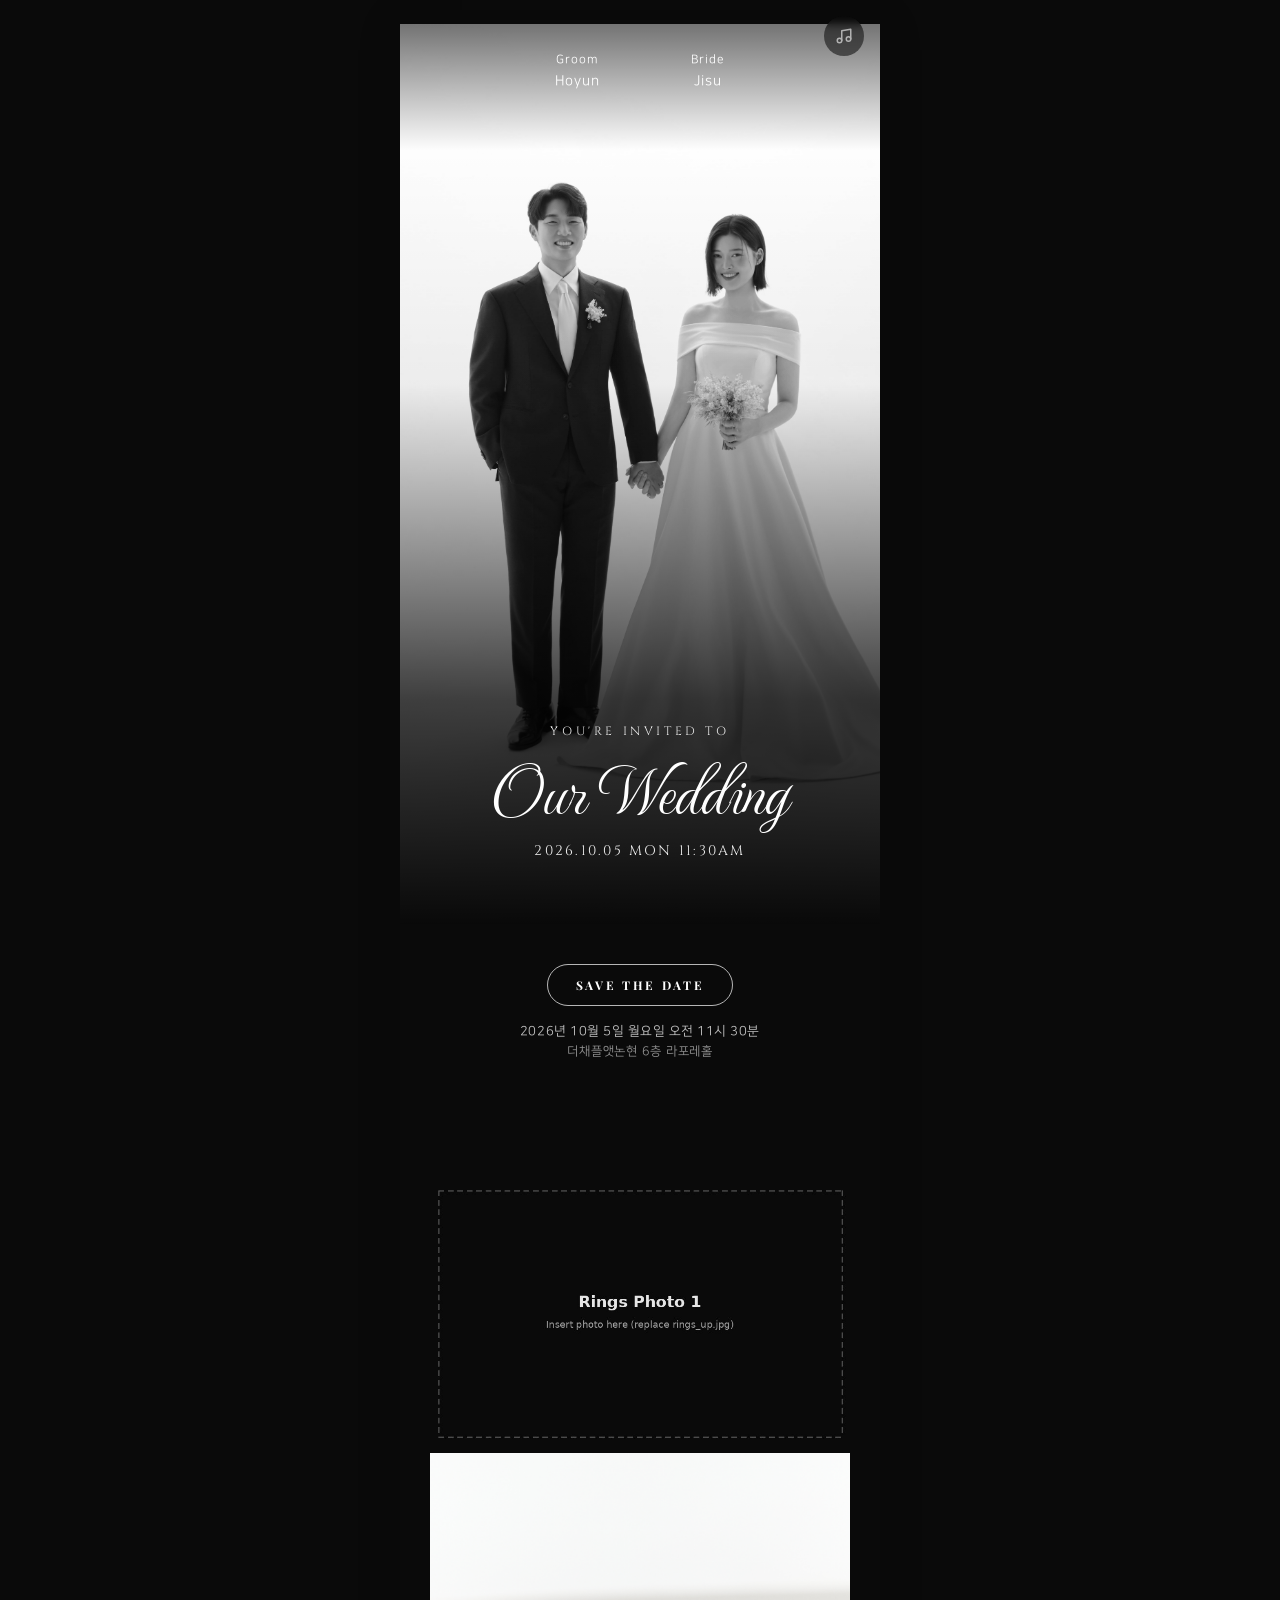
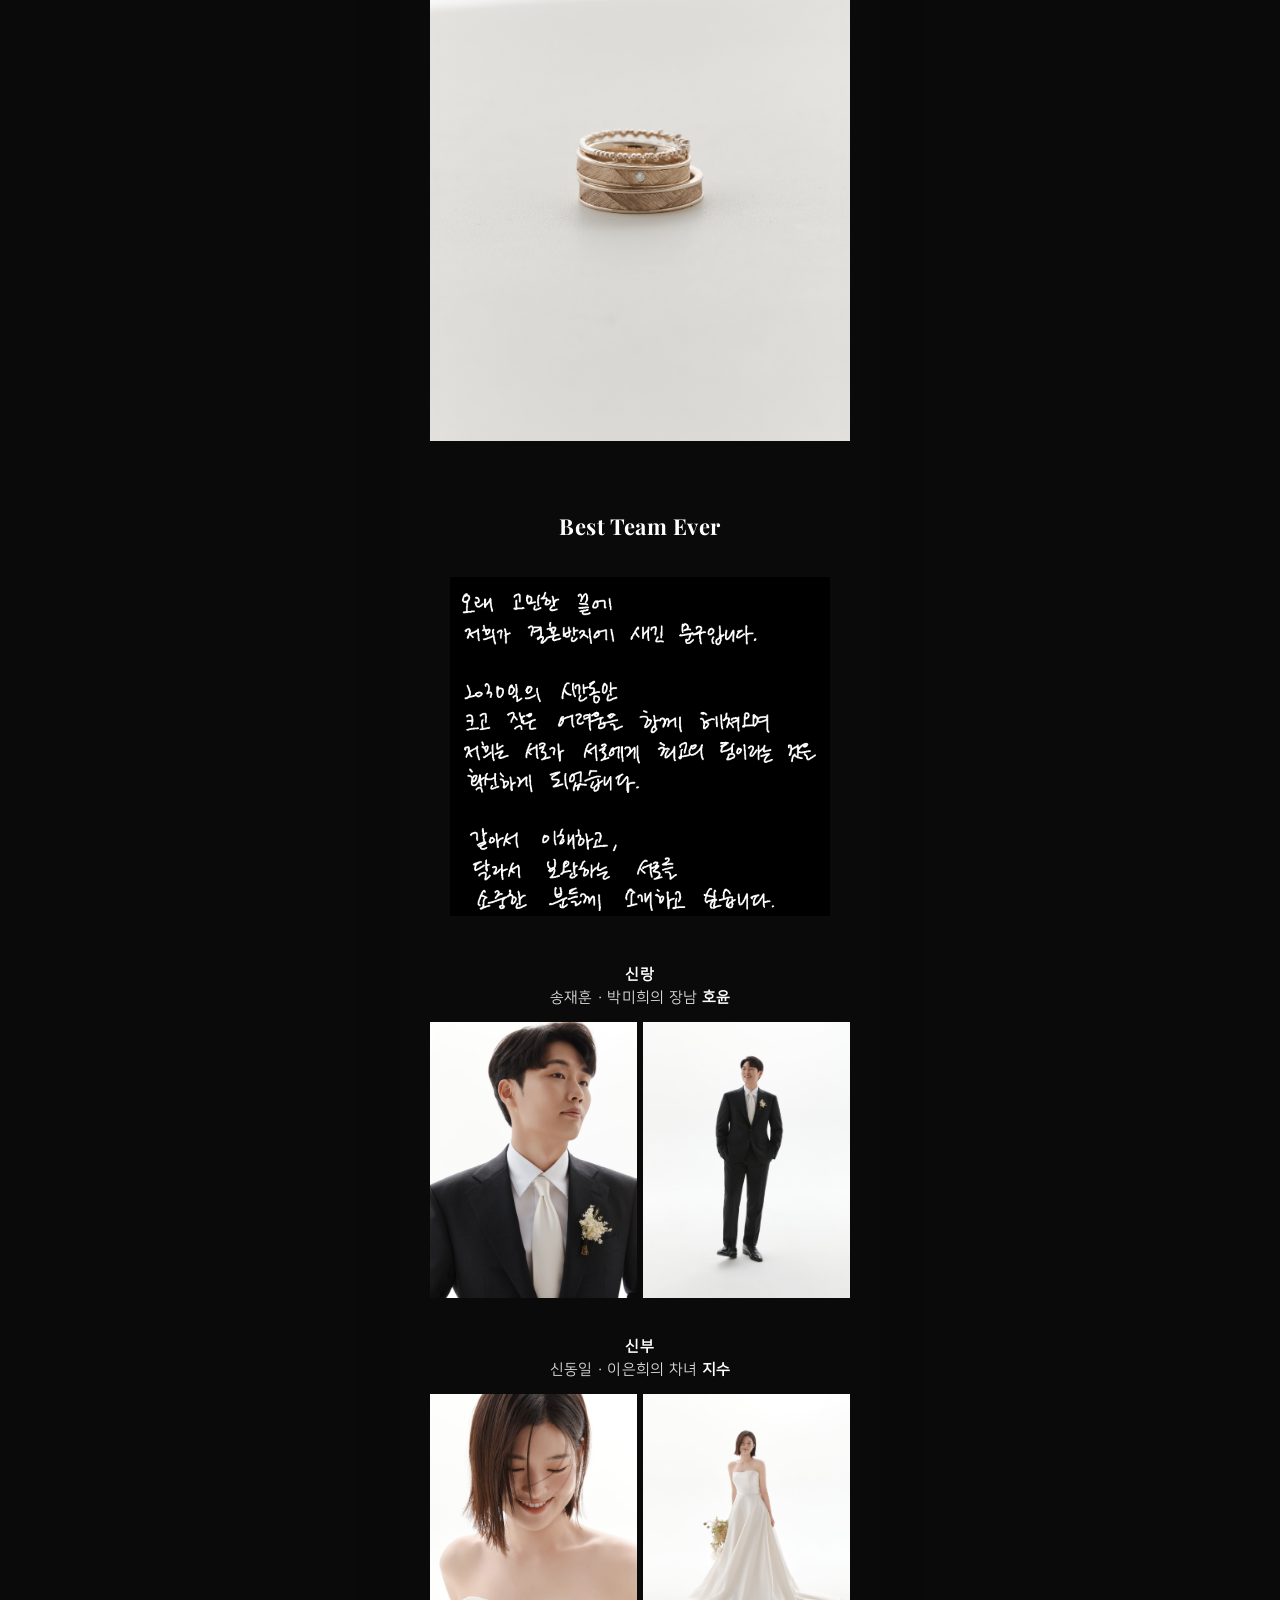
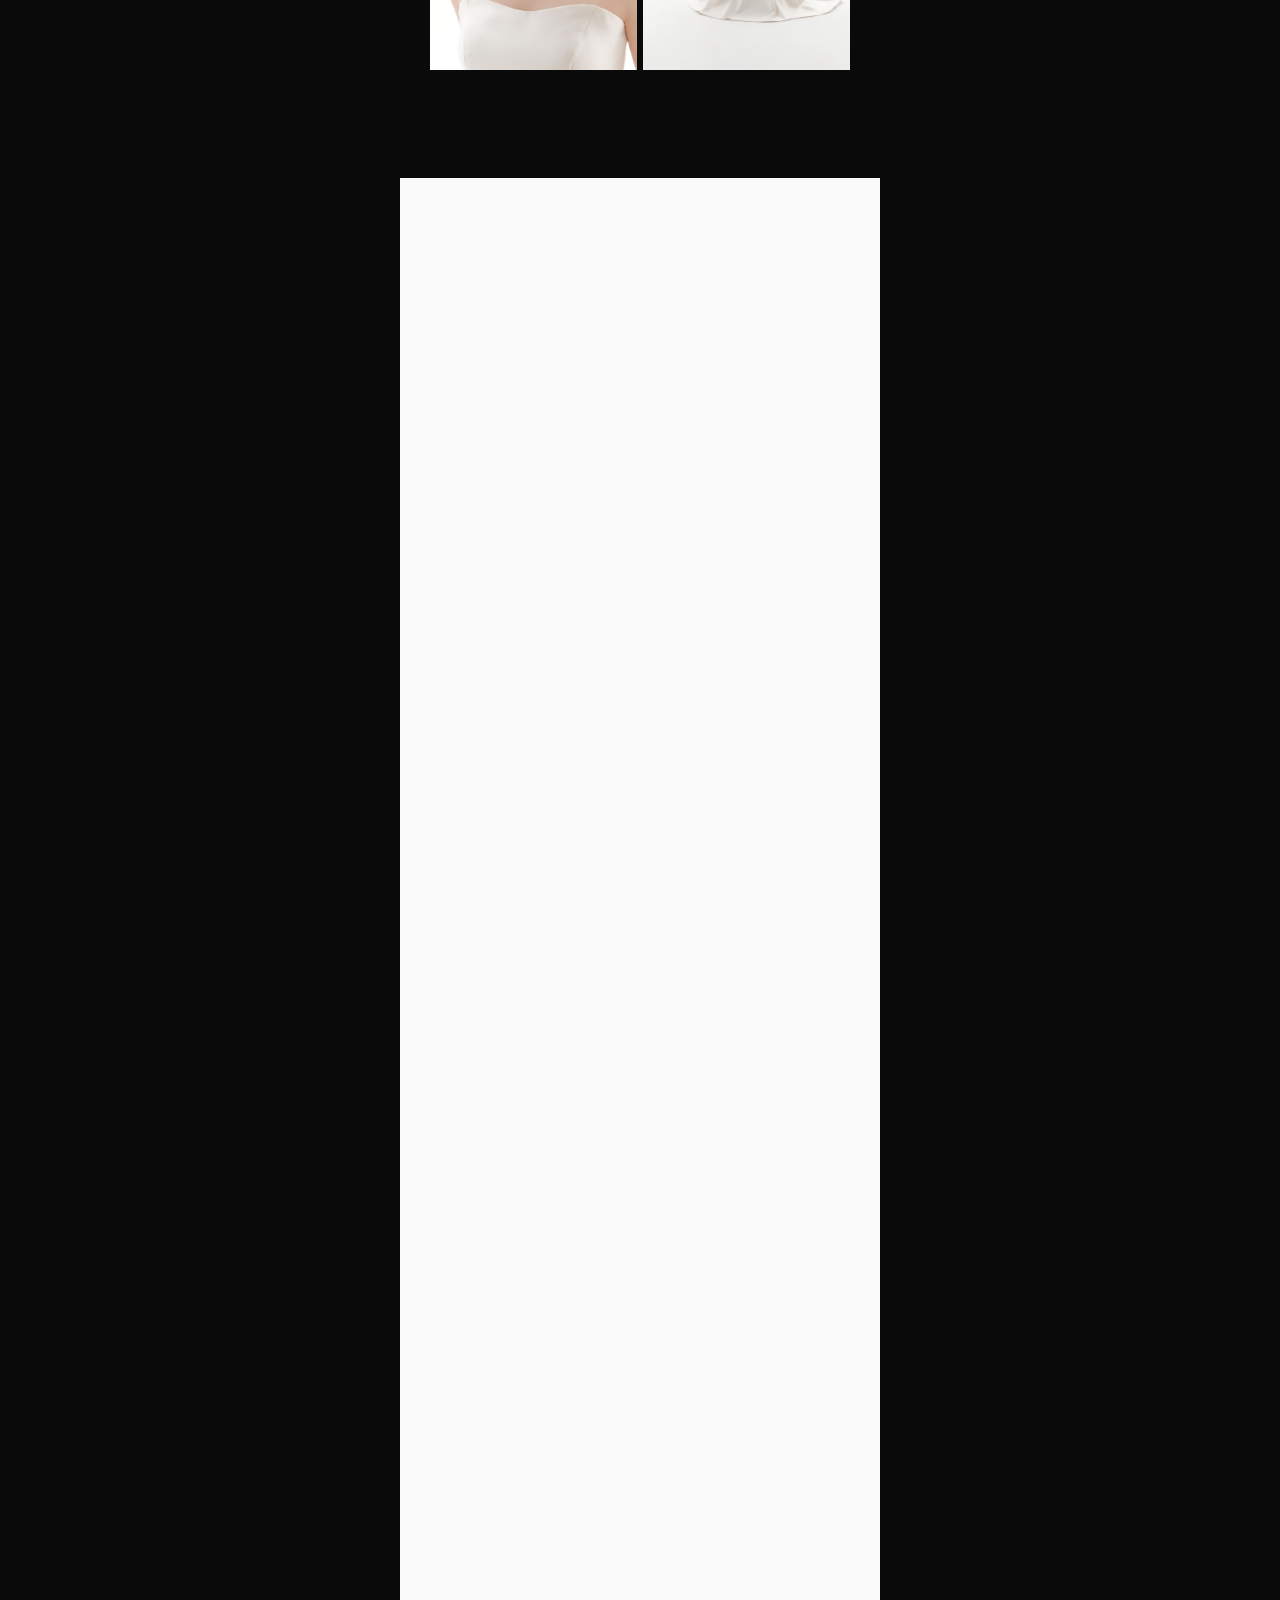
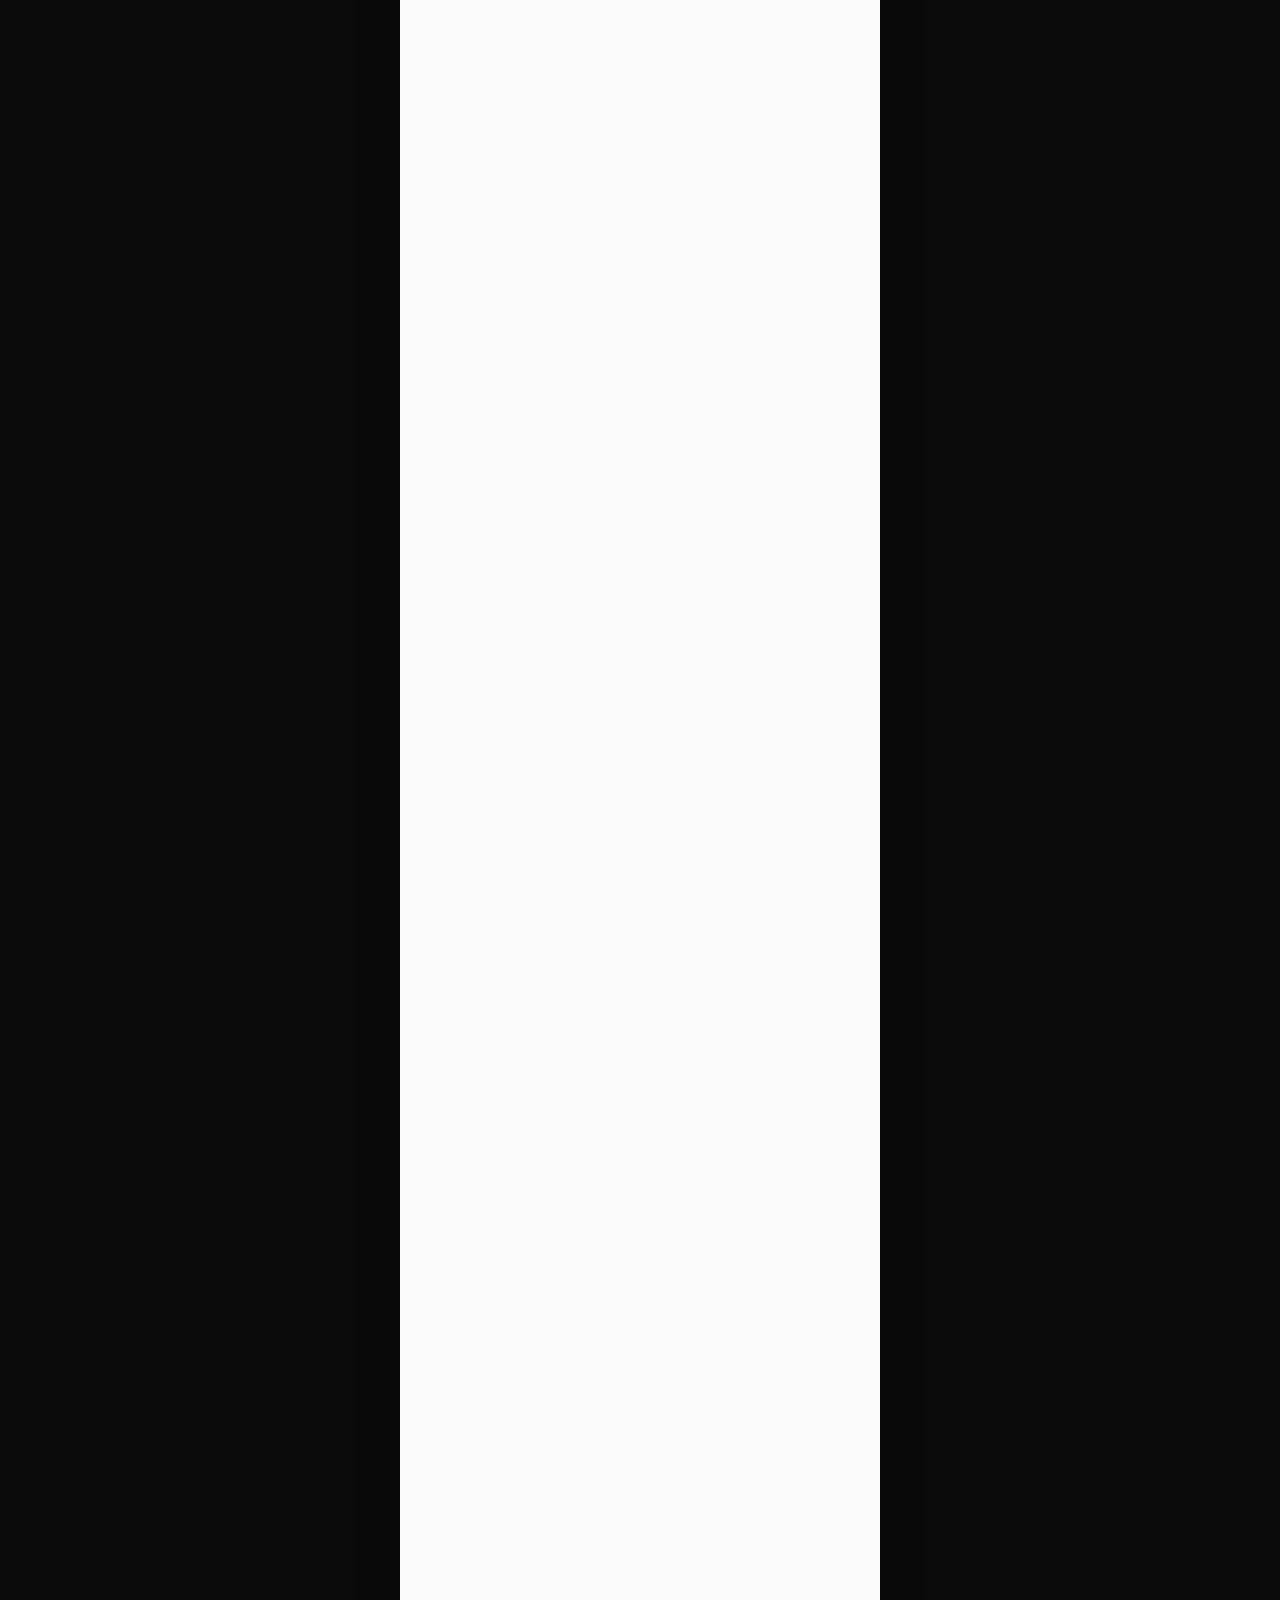
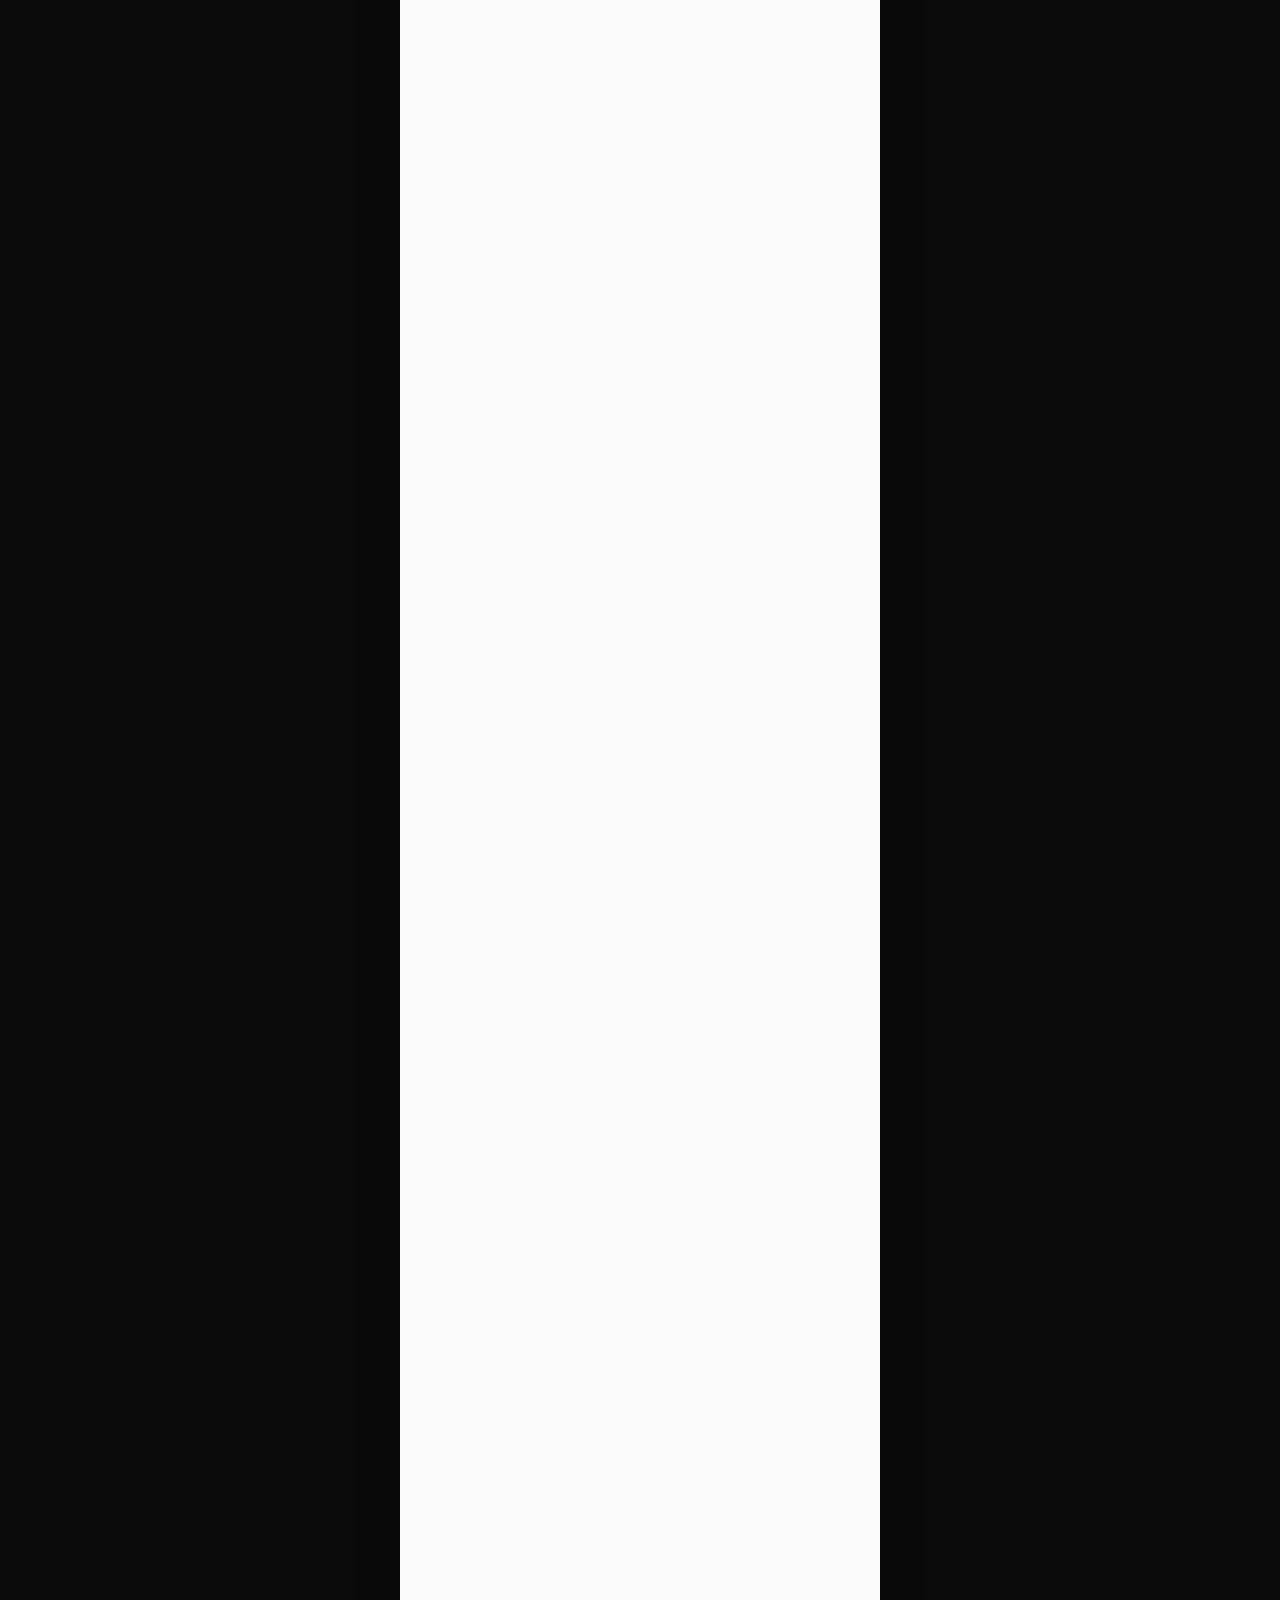
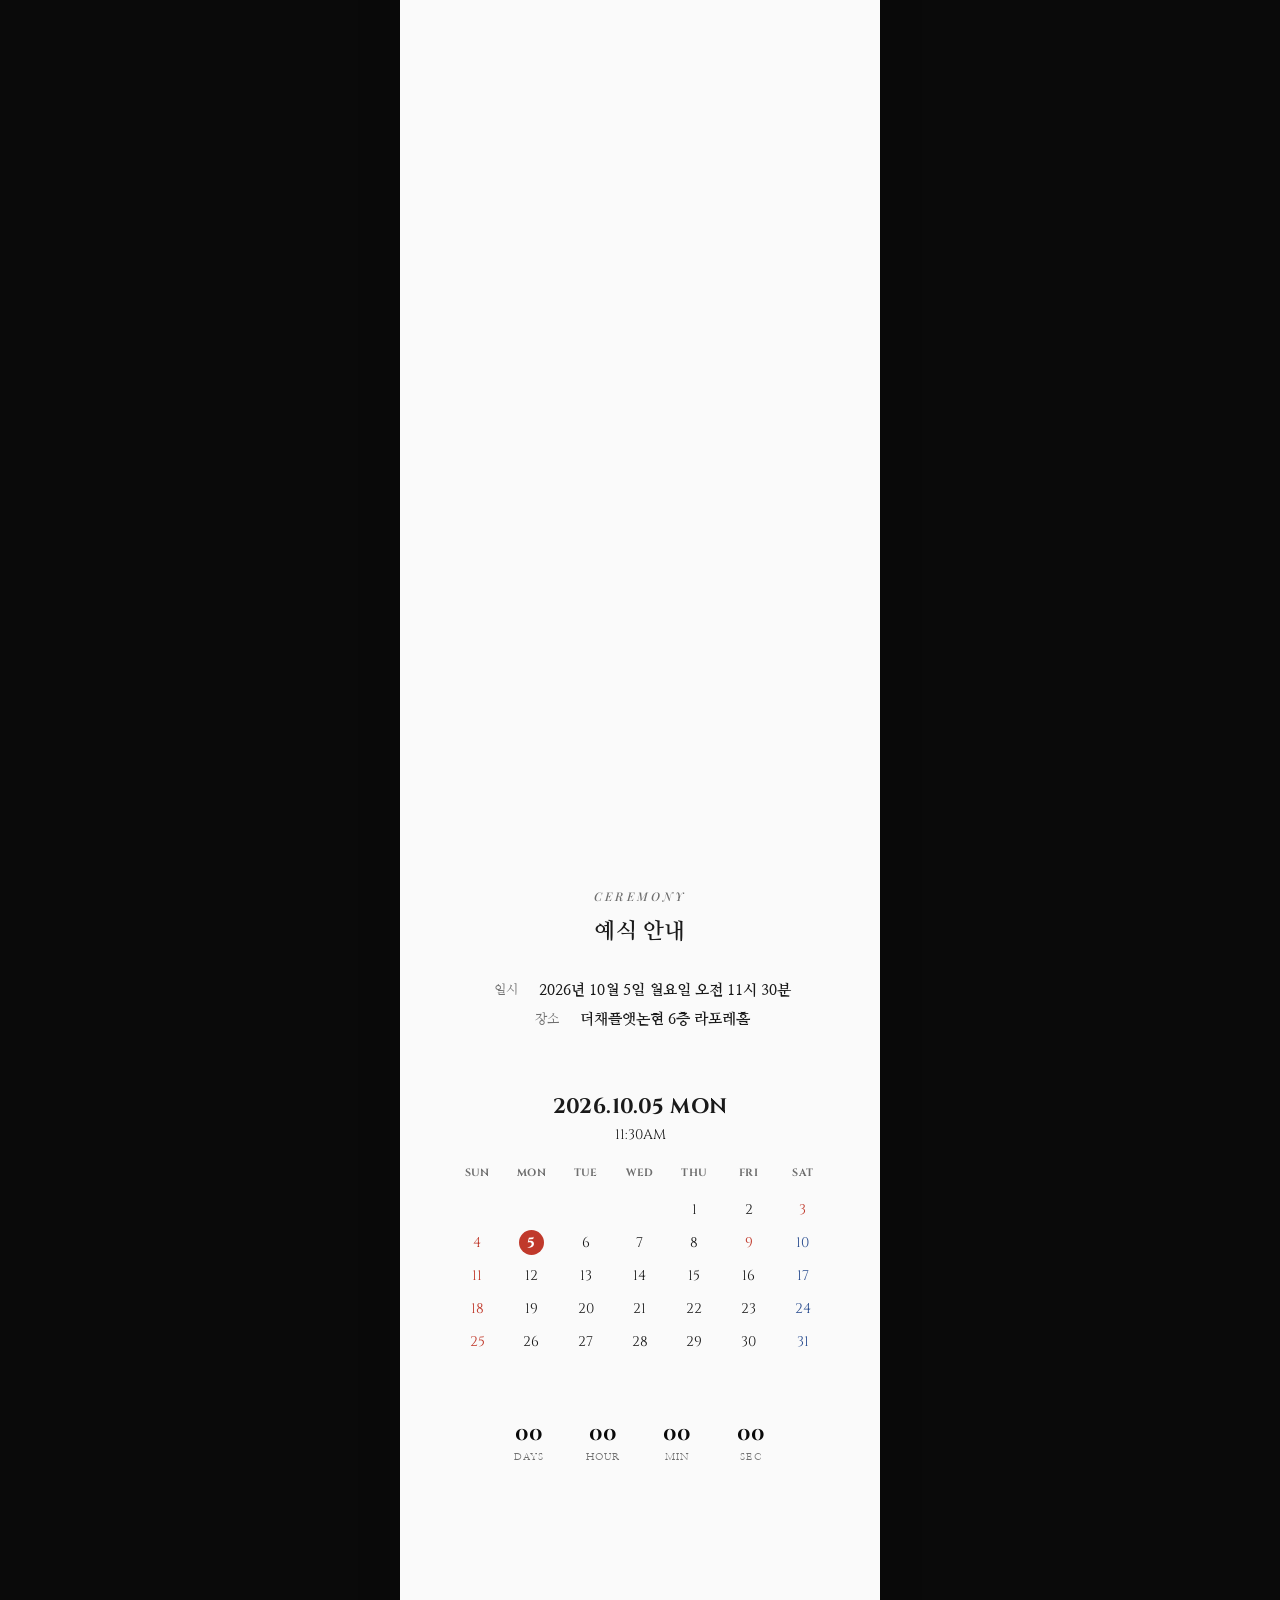
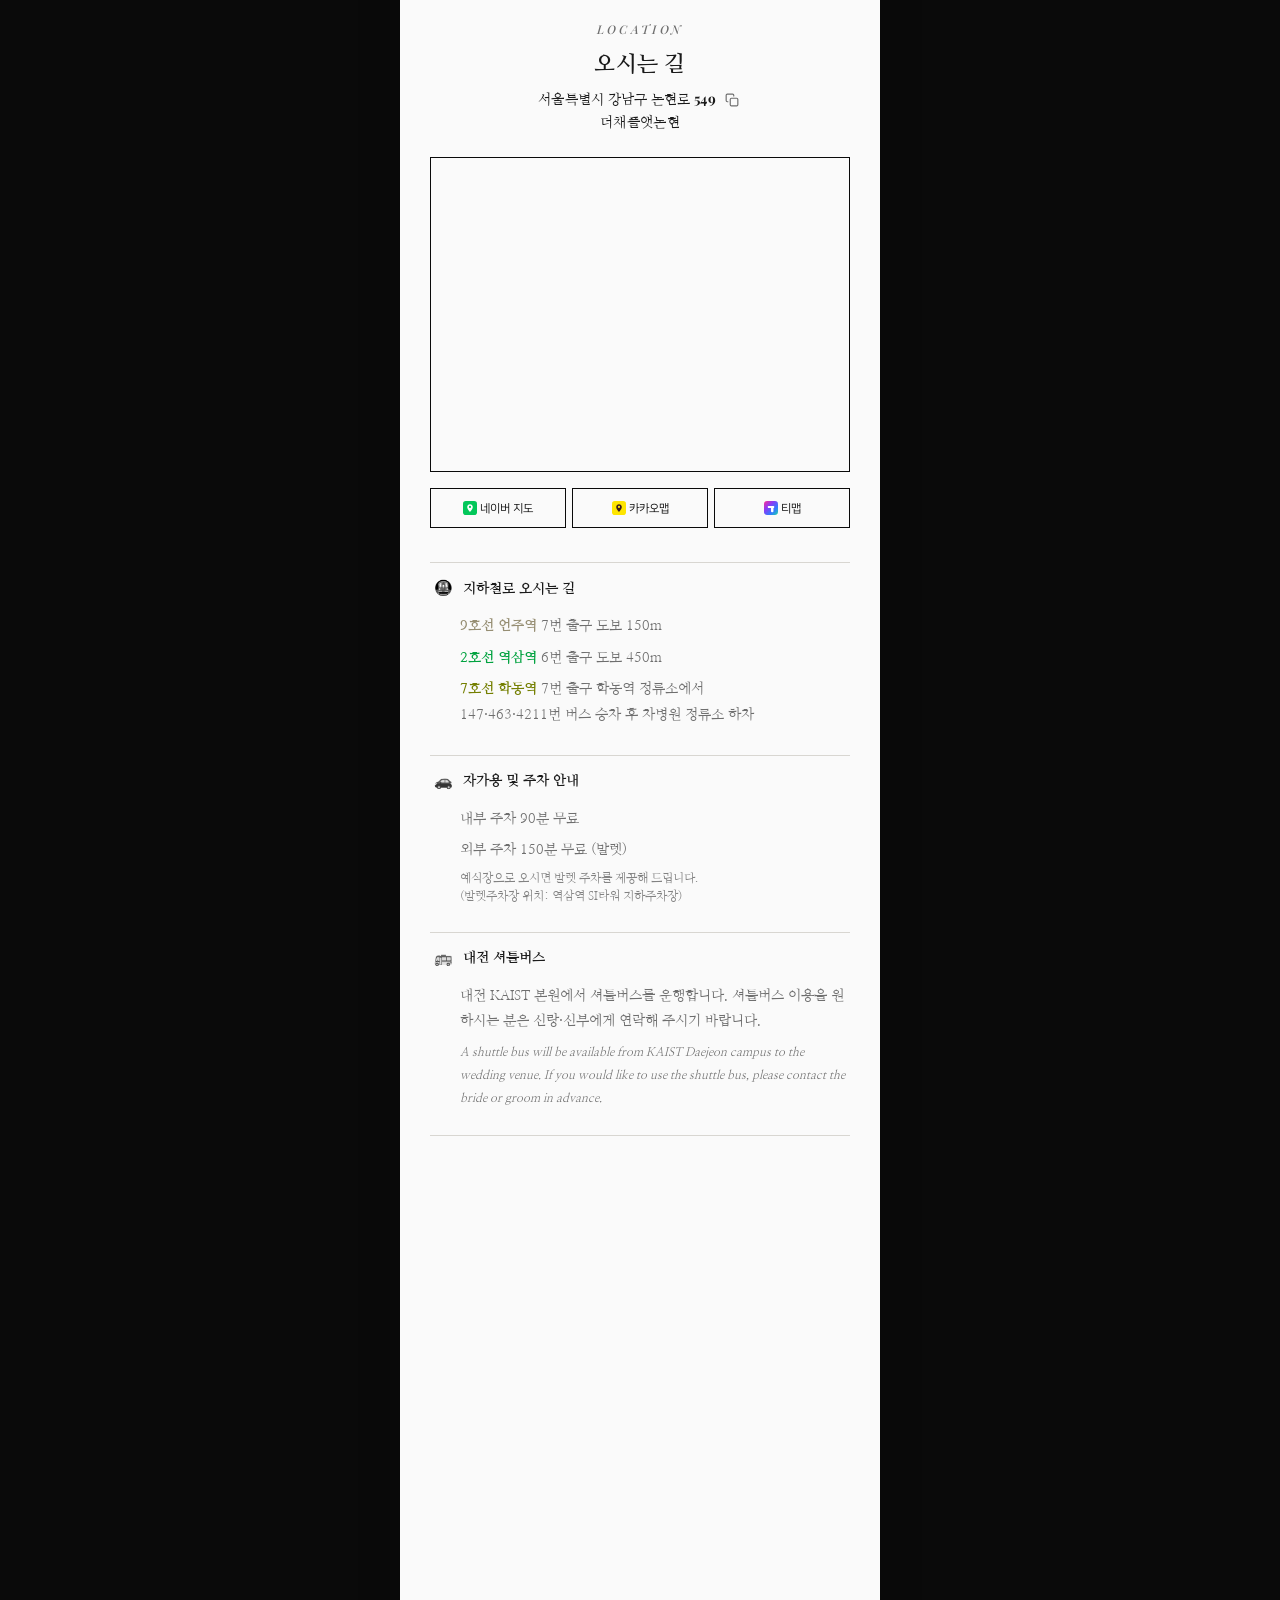
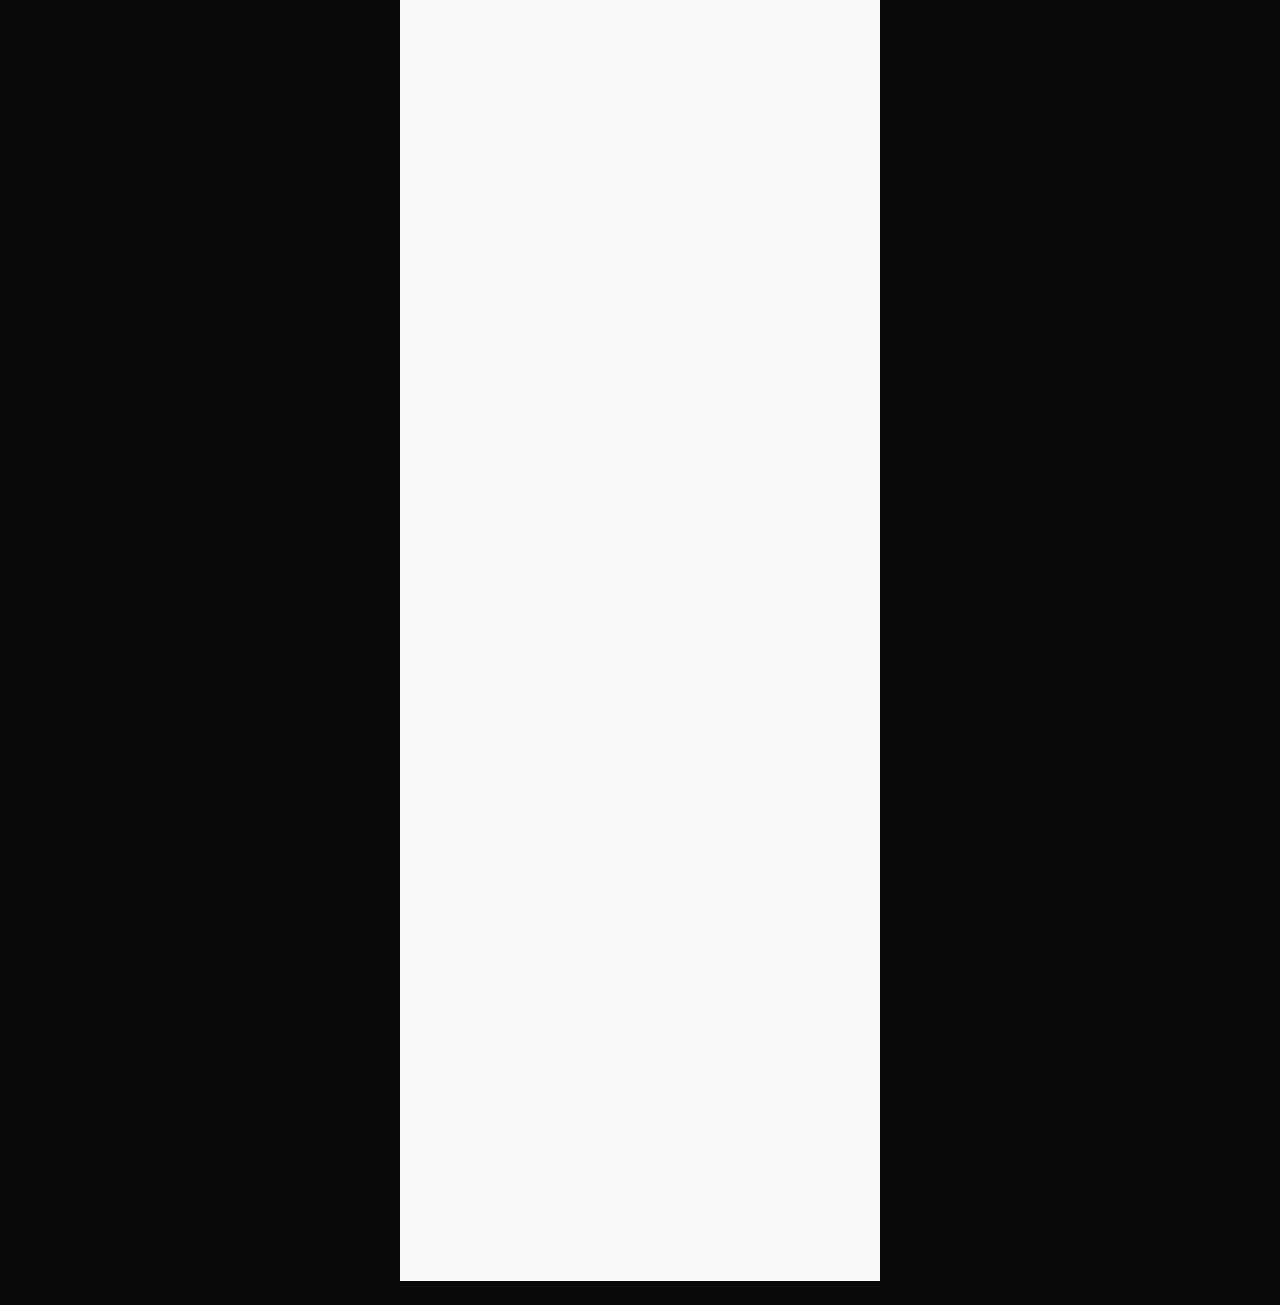
==== index.html @ d7e3362b "Update wedding title in index.html" ====
<!DOCTYPE html>
<html lang="ko">
<head>
<meta charset="UTF-8">
<meta name="viewport" content="width=device-width, initial-scale=1.0, maximum-scale=1.0, user-scalable=no">
<title>호윤 🤍 지수 결혼합니다</title>
<meta name="description" content="송호윤 · 신지수 결혼식에 초대합니다. 2026년 10월 5일 월요일 오전 11시 30분, 더채플앳논현 6층 라포레홀">

<!-- Open Graph / KakaoTalk link preview -->
<meta property="og:type" content="website">
<meta property="og:site_name" content="💌 호윤 · 지수 결혼합니다">
<meta property="og:url" content="https://teamhoyundidu.github.io/">
<meta property="og:title" content="💌 호윤 · 지수 결혼합니다">
<meta property="og:description" content="2026년 10월 5일 (월) 11시 30분 · 더채플앳논현 6F">
<meta property="og:image" content="https://teamhoyundidu.github.io/assets/images/og-image.jpg">
<meta property="og:image:width" content="1200">
<meta property="og:image:height" content="1200">

<meta name="twitter:card" content="summary_large_image">
<meta name="twitter:title" content="💌 호윤 · 지수 결혼합니다">
<meta name="twitter:description" content="2026년 10월 5일 (월) 11시 30분 · 더채플앳논현 6F">
<meta name="twitter:image" content="https://teamhoyundidu.github.io/assets/images/og-image.jpg">

<link rel="stylesheet" href="assets/css/fonts.css">
<link rel="stylesheet" href="assets/css/custom-fonts.css">
<link rel="stylesheet" href="assets/css/style.css">
</head>
<body>

<div class="invitation">

  <audio id="bgm" src="assets/background.mp3" loop preload="auto"></audio>
  <button type="button" class="music-toggle" id="musicToggle" aria-label="배경음악 재생/정지">
    <svg viewBox="0 0 24 24" fill="none" stroke="currentColor" stroke-width="2" stroke-linecap="round" stroke-linejoin="round" aria-hidden="true"><path d="M9 18V5l12-2v13"></path><circle cx="6" cy="18" r="3"></circle><circle cx="18" cy="16" r="3"></circle></svg>
  </button>

  <!-- 1. Opening -->
  <section class="cover" id="cover">
    <p class="cover__roles">
      <span>Groom<br><span class="cover__roles-name">Hoyun</span></span>
      <span>Bride<br><span class="cover__roles-name">Jisu</span></span>
    </p>
    <div class="cover__photo">
      <img src="assets/images/main/IMG_0048-.jpg" alt="오프닝 사진">
    </div>
    <div class="cover__text">
      <p class="cover__eyebrow">YOU'RE INVITED TO</p>
      <h1 class="cover__script">Our Wedding</h1>
      <p class="cover__date">2026.10.05 MON 11:30AM</p>
    </div>
  </section>

  <!-- Save the date band -->
  <div class="savedate">
    <button type="button" class="pill" id="saveDateBtn">SAVE THE DATE</button>
    <p class="savedate__date">2026년 10월 5일 월요일 오전 11시 30분</p>
    <p class="savedate__venue">더채플앳논현 6층 라포레홀</p>
  </div>

  <!-- 2. Invitation message -->
  <section class="section invite" data-reveal>
    <div class="invite__rings">
      <img src="assets/images/rings_up.jpg" alt="반지 사진 1">
      <img src="assets/images/rings.jpg" alt="반지 사진 2">
    </div>

    <p class="invite__story-title"><b>Best Team Ever</b></p>
    <img class="invite__story-img" src="assets/images/invite-letter2.png" alt="오래 고민한 끝에 저희가 결혼반지에 새긴 문구입니다. 5년의 시간동안 크고 작은 어려움을 함께 헤쳐오며 저희는 서로가 서로에게 최고의 팀이라는 것을 확신하게 되었습니다. 같아서 이해하고, 달라서 보완하는 서로를 소중한 분들께 소개하고 싶습니다.">


    <div class="invite__families">
      <div class="invite__family">
        <p class="invite__role">신랑</p>
        <p class="invite__combo">송재훈 · 박미희의 장남  <b>호윤</b></p>
        <div class="invite__photos">
          <img src="assets/images/invitation/IMG_0142-.jpg" alt="신랑 호윤 사진 1">
          <img src="assets/images/invitation/IMG_0156-.jpg" alt="신랑 호윤 사진 2">
        </div>
      </div>
      <div class="invite__family">
        <p class="invite__role">신부</p>
        <p class="invite__combo">신동일 · 이은희의 차녀  <b>지수</b></p>
        <div class="invite__photos">
          <img src="assets/images/invitation/IMG_0110-.jpg" alt="신부 지수 사진 1">
          <img src="assets/images/invitation/IMG_0124-.jpg" alt="신부 지수 사진 2">
        </div>
      </div>
    </div>

    <p class="invite__foot"></p>
  </section>

  <!-- 2.5. Individual letters -->
  <section class="section letters" data-reveal>
    <div class="letters__transition"></div>

    <div class="letters__block letters__text-photo" data-reveal>
      <div class="letters__text">
        <p>처음 만난 날,<br>
          모니터 너머로 잔뜩 째려보던<br>
          오빠의 눈빛이 아직도 잊혀지지 않아요.<br><br>
          가까워지기 어려운 사람,<br>
          나와는 다른 문화를 가진 사람일 것 같았지만<br>
          우리는 생각보다 공통점이 많았어요.<br><br>
          우리는 둘 다 점심 메뉴 고민하는 걸 좋아하고,<br>
          맘에 든 식당을 여러 번 가는 걸 좋아해요.<br>
          동생들 밥 사주려고 부자 되고 싶은 마음도 같아요.<br><br>
          우리는 분명 좋은 팀이 될 거예요.</p>
      </div>
      <div class="letters__fade"></div>
      <img class="letters__photo letters__photo--overlap" src="assets/images/letter/IMG_0582-.jpg" alt="지수 사진">
    </div>

    <div class="letters__row" data-reveal>
      <img class="letters__row-photo" src="assets/images/both_blue1.jpg" alt="함께 찍은 사진 1">
      <img class="letters__row-photo" src="assets/images/both_blue2.jpg" alt="함께 찍은 사진 2">
      <img class="letters__row-photo" src="assets/images/both_blue4.jpg" alt="함께 찍은 사진 4">
      <img class="letters__row-photo" src="assets/images/both_blue3.jpg" alt="함께 찍은 사진 3">
    </div>

    <div class="letters__block letters__text-photo letters__block--last" data-reveal>
      <div class="letters__text">
        <p>
        처음 볼 때부터 친해지고 싶었어요.<br>
        다정한 웃음과 말투를 보며<br>
        '이 사람이다' 생각이 들었어요.<br><br>
        따뜻한 속마음이 겉으로도 고스란히 드러나는 사람.<br>
        정이 많고 늘 조심스러운 그 모습이<br>
        때로는 이해하기 어려웠지만,<br>
        나와 다른 그 다정함에 자꾸 마음이 갔어요.<br><br>
        밤하늘의 별을 올려다보는 것도,<br>
        먼 길을 땀 흘리며 산책하는 것도,<br>
        아이돌 노래를 듣는 것도<br>
        모두 익숙하지 않은 것들이었지만,<br>
        지수와 함께하다 보니 어느새 좋아하게 되었어요.<br><br>
        앞으로 우리는 서로에게<br>
        또 어떤 세상을 보여주게 될까요?
        </p>
      </div>
      <div class="letters__fade"></div>
      <img class="letters__photo letters__photo--overlap" src="assets/images/letter/IMG_0605-.jpg" alt="호윤 사진">
    </div>
  </section>

  <!-- 4. Gallery -->
  <section class="section gallery" data-reveal>
    <div class="gallery__grid" id="galleryGrid">
      <button type="button" class="gallery__item" data-index="0"><img src="assets/images/main/IMG_0048-.jpg" alt="사진 1" loading="lazy" style="aspect-ratio: 3727 / 5218;"></button>
      <button type="button" class="gallery__item" data-index="1"><img src="assets/images/gallery/IMG_0063-.jpg" alt="사진 2" loading="lazy" style="aspect-ratio: 3077 / 4308;"></button>
      <button type="button" class="gallery__item" data-index="2"><img src="assets/images/gallery/IMG_0066-.jpg" alt="사진 3" loading="lazy" style="aspect-ratio: 4050 / 5671;"></button>
      <button type="button" class="gallery__item" data-index="3"><img src="assets/images/gallery/IMG_0097-.jpg" alt="사진 4" loading="lazy" style="aspect-ratio: 4364 / 6109;"></button>
      <button type="button" class="gallery__item" data-index="4"><img src="assets/images/gallery_5.jpg" alt="사진 5" loading="lazy" style="aspect-ratio: 4066 / 5692;"></button>
      <button type="button" class="gallery__item" data-index="5"><img src="assets/images/gallery/IMG_0087-.jpg" alt="사진 6" loading="lazy" style="aspect-ratio: 4480 / 6272;"></button>
      <button type="button" class="gallery__item" data-index="6"><img src="assets/images/gallery/IMG_0191-.jpg" alt="사진 7" loading="lazy" style="aspect-ratio: 3857 / 5400;"></button>
      <button type="button" class="gallery__item" data-index="7"><img src="assets/images/gallery/IMG_0180-.jpg" alt="사진 8" loading="lazy" style="aspect-ratio: 4190 / 5866;"></button>
      <button type="button" class="gallery__item" data-index="8"><img src="assets/images/gallery/IMG_0174-.jpg" alt="사진 9" loading="lazy" style="aspect-ratio: 4024 / 5634;"></button>
      <button type="button" class="gallery__item" data-index="9"><img src="assets/images/gallery/IMG_0226-.jpg" alt="사진 10" loading="lazy" style="aspect-ratio: 4226 / 5917;"></button>
      <button type="button" class="gallery__item" data-index="10"><img src="assets/images/gallery/IMG_0254-.jpg" alt="사진 11" loading="lazy" style="aspect-ratio: 4261 / 5965;"></button>
      <button type="button" class="gallery__item" data-index="11"><img src="assets/images/gallery/IMG_0290-.jpg" alt="사진 12" loading="lazy" style="aspect-ratio: 4048 / 5668;"></button>
      <button type="button" class="gallery__item" data-index="12"><img src="assets/images/gallery/IMG_0299-.jpg" alt="사진 13" loading="lazy" style="aspect-ratio: 4121 / 5769;"></button>
      <button type="button" class="gallery__item" data-index="13"><img src="assets/images/gallery/IMG_0350-.jpg" alt="사진 14" loading="lazy" style="aspect-ratio: 4196 / 5874;"></button>
      <button type="button" class="gallery__item" data-index="14"><img src="assets/images/gallery/IMG_0371-.jpg" alt="사진 15" loading="lazy" style="aspect-ratio: 4042 / 5659;"></button>
      <button type="button" class="gallery__item" data-index="15"><img src="assets/images/gallery/IMG_0404-.jpg" alt="사진 16" loading="lazy" style="aspect-ratio: 4132 / 5785;"></button>
      <button type="button" class="gallery__item gallery__item--wide" data-index="16"><img src="assets/images/gallery/IMG_0380-.jpg" alt="사진 17" loading="lazy" style="aspect-ratio: 10 / 7;"></button>
      <button type="button" class="gallery__item" data-index="17"><img src="assets/images/gallery/IMG_0432-.jpg" alt="사진 18" loading="lazy" style="aspect-ratio: 3746 / 5244;"></button>
      <button type="button" class="gallery__item" data-index="18"><img src="assets/images/letter/IMG_0468-.jpg" alt="사진 19" loading="lazy" style="aspect-ratio: 4171 / 5839;"></button>
      <button type="button" class="gallery__item" data-index="19"><img src="assets/images/letter/IMG_0494-.jpg" alt="사진 20" loading="lazy" style="aspect-ratio: 4183 / 5856;"></button>
      <button type="button" class="gallery__item" data-index="20"><img src="assets/images/letter/IMG_0542-.jpg" alt="사진 21" loading="lazy" style="aspect-ratio: 1861 / 2606;"></button>
      <button type="button" class="gallery__item" data-index="21"><img src="assets/images/gallery/IMG_0720-.jpg" alt="사진 22" loading="lazy" style="aspect-ratio: 4198 / 5877;"></button>
      <button type="button" class="gallery__item" data-index="22"><img src="assets/images/gallery/IMG_0730-.jpg" alt="사진 23" loading="lazy" style="aspect-ratio: 4326 / 6056;"></button>
      <button type="button" class="gallery__item" data-index="23"><img src="assets/images/gallery/IMG_0748-.jpg" alt="사진 24" loading="lazy" style="aspect-ratio: 3780 / 5292;"></button>
      <button type="button" class="gallery__item" data-index="24"><img src="assets/images/gallery/IMG_0752-.jpg" alt="사진 25" loading="lazy" style="aspect-ratio: 4480 / 6272;"></button>
      <button type="button" class="gallery__item" data-index="25"><img src="assets/images/gallery/IMG_0661-.jpg" alt="사진 26" loading="lazy" style="aspect-ratio: 4227 / 5917;"></button>
      <button type="button" class="gallery__item" data-index="26"><img src="assets/images/gallery/IMG_0664-.jpg" alt="사진 27" loading="lazy" style="aspect-ratio: 4198 / 5877;"></button>
      <button type="button" class="gallery__item" data-index="27"><img src="assets/images/gallery/IMG_0819-.jpg" alt="사진 28" loading="lazy" style="aspect-ratio: 4182 / 5855;"></button>
    </div>
  </section>

  <!-- 3. Ceremony info -->
  <section class="section ceremony" id="ceremony" data-reveal>
    <p class="section__eyebrow">CEREMONY</p>
    <h2 class="section__title">예식 안내</h2>

    <ul class="ceremony__detail">
      <li><span>일시</span><strong>2026년 10월 5일 월요일 오전 11시 30분</strong></li>
      <li><span>장소</span><strong>더채플앳논현 6층 라포레홀</strong></li>
    </ul>

    <div class="mini-calendar">
      <p class="mini-calendar__date">2026.10.05 MON</p>
      <p class="mini-calendar__time">11:30AM</p>
      <div class="mini-calendar__grid">
        <span class="dow">SUN</span><span class="dow">MON</span><span class="dow">TUE</span><span class="dow">WED</span><span class="dow">THU</span><span class="dow">FRI</span><span class="dow">SAT</span>
        <i></i><i></i><i></i><i></i><i>1</i><i>2</i><i class="is-red">3</i>
        <i class="is-red">4</i><i class="is-day is-red">5</i><i>6</i><i>7</i><i>8</i><i class="is-red">9</i><i class="is-blue">10</i>
        <i class="is-red">11</i><i>12</i><i>13</i><i>14</i><i>15</i><i>16</i><i class="is-blue">17</i>
        <i class="is-red">18</i><i>19</i><i>20</i><i>21</i><i>22</i><i>23</i><i class="is-blue">24</i>
        <i class="is-red">25</i><i>26</i><i>27</i><i>28</i><i>29</i><i>30</i><i class="is-blue">31</i>
      </div>
    </div>

    <div class="countdown" id="countdown" aria-live="polite">
      <div class="countdown__item"><strong id="cd-d">00</strong><span>DAYS</span></div>
      <div class="countdown__item"><strong id="cd-h">00</strong><span>HOUR</span></div>
      <div class="countdown__item"><strong id="cd-m">00</strong><span>MIN</span></div>
      <div class="countdown__item"><strong id="cd-s">00</strong><span>SEC</span></div>
    </div>
  </section>

  <!-- 5. Location -->
  <section class="section location" data-reveal>
    <p class="section__eyebrow">LOCATION</p>
    <h2 class="section__title">오시는 길</h2>

    <div class="location__venue">
      <p class="location__venue-address">
        서울특별시 강남구 논현로 549
        <button type="button" class="btn--copy btn--copy-inline" data-copy="서울특별시 강남구 논현로 549" data-copy-message="📍주소가 복사되었습니다" aria-label="주소 복사">
          <svg viewBox="0 0 24 24" fill="none" stroke="currentColor" stroke-width="2" stroke-linecap="round" stroke-linejoin="round" aria-hidden="true"><rect x="9" y="9" width="13" height="13" rx="2"></rect><path d="M5 15H4a2 2 0 0 1-2-2V4a2 2 0 0 1 2-2h9a2 2 0 0 1 2 2v1"></path></svg>
        </button>
      </p>
      <p class="location__venue-name">더채플앳논현</p>
    </div>

    <div class="map" id="map"></div>

    <div class="map__buttons">
      <a class="btn btn--map" href="https://map.naver.com/p/search/%EB%8D%94%EC%B1%84%ED%94%8C%EC%95%B3%EB%85%BC%ED%98%84" target="_blank" rel="noopener"><img src="assets/images/naver-icon.svg" alt="" aria-hidden="true">네이버 지도</a>
      <a class="btn btn--map" href="https://map.kakao.com/?q=%EB%8D%94%EC%B1%84%ED%94%8C%EC%95%B3%EB%85%BC%ED%98%84" target="_blank" rel="noopener"><img src="assets/images/kakaomap-icon.svg" alt="" aria-hidden="true">카카오맵</a>
      <a class="btn btn--map" href="https://tmap.life/8d04b8ae" target="_blank" rel="noopener"><img src="assets/images/tmap-icon.svg" alt="" aria-hidden="true">티맵</a>
    </div>

    <div class="info-list">
      <div class="info-block">
        <div class="info-block__head">
          <span class="info-block__icon">🚇</span>
          <span class="info-block__title">지하철로 오시는 길</span>
        </div>
        <div class="info-block__body">
          <p><strong class="line-9">9호선 언주역</strong> 7번 출구 도보 150m</p>
          <p><strong class="line-2">2호선 역삼역</strong> 6번 출구 도보 450m</p>
          <p><strong class="line-7">7호선 학동역</strong> 7번 출구 학동역 정류소에서<br>147·463·4211번 버스 승차 후 차병원 정류소 하차</p>
        </div>
      </div>

      <div class="info-block">
        <div class="info-block__head">
          <span class="info-block__icon">🚗</span>
          <span class="info-block__title">자가용 및 주차 안내</span>
        </div>
        <div class="info-block__body">
          <p>내부 주차 90분 무료</p>
          <p>외부 주차 150분 무료 (발렛)</p>
          <p class="info-block__sub">예식장으로 오시면 발렛 주차를 제공해 드립니다.<br>(발렛주차장 위치: 역삼역 SI타워 지하주차장)</p>
        </div>
      </div>

      <div class="info-block">
        <div class="info-block__head">
          <span class="info-block__icon">🚌</span>
          <span class="info-block__title">대전 셔틀버스</span>
        </div>
        <div class="info-block__body">
          <p>대전 KAIST 본원에서 셔틀버스를 운행합니다. 셔틀버스 이용을 원하시는 분은 신랑·신부에게 연락해 주시기 바랍니다.</p>
          <p class="info-block__en">A shuttle bus will be available from KAIST Daejeon campus to the wedding venue. If you would like to use the shuttle bus, please contact the bride or groom in advance.</p>
        </div>
      </div>
    </div>
  </section>

  <!-- 6. Gift (design restyled only — content unchanged) -->
  <section class="section gift" data-reveal>
    <p class="section__eyebrow">GIFT</p>
    <h2 class="section__title">마음 전하실 곳</h2>

    <p class="gift__message">
      귀한 발걸음으로 축하해주시는 것만으로도<br>
      저희에게는 더없는 기쁨입니다.<br><br>
      혹여나 참석이 어려워 멀리서나마<br>
      축하의 마음을 전하고 싶으신 분들을 위해<br>
      마음 전하실 곳을 안내드립니다.<br><br>
      다정한 축하에 감사드리며,<br>
      소중한 마음 깊이 간직하겠습니다.
    </p>

    <details class="info-block info-block--gift">
      <summary>
        <span class="info-block__icon">💙</span>
        <span class="info-block__title">신랑측 계좌번호</span>
      </summary>
      <div class="info-block__body">
        <div class="account">
          <span class="account__who">신랑 아버지 송재훈</span>
          <div class="account__row">
            <span class="account__bank">신한은행</span>
            <span class="account__num">110-010-468542</span>
            <div class="account__actions">
              <button type="button" class="btn--copy btn--copy-icon" data-copy="신한은행 110-010-468542" aria-label="계좌번호 복사">
                <svg viewBox="0 0 24 24" fill="none" stroke="currentColor" stroke-width="2" stroke-linecap="round" stroke-linejoin="round" aria-hidden="true"><rect x="9" y="9" width="13" height="13" rx="2"></rect><path d="M5 15H4a2 2 0 0 1-2-2V4a2 2 0 0 1 2-2h9a2 2 0 0 1 2 2v1"></path></svg>
              </button>
            </div>
          </div>
        </div>
        <div class="account">
          <span class="account__who">신랑 어머니 박미희</span>
          <div class="account__row">
            <span class="account__bank">카카오뱅크</span>
            <span class="account__num">3333-03-0887849</span>
            <div class="account__actions">
              <button type="button" class="btn--copy btn--copy-icon" data-copy="카카오뱅크 3333-03-0887849" aria-label="계좌번호 복사">
                <svg viewBox="0 0 24 24" fill="none" stroke="currentColor" stroke-width="2" stroke-linecap="round" stroke-linejoin="round" aria-hidden="true"><rect x="9" y="9" width="13" height="13" rx="2"></rect><path d="M5 15H4a2 2 0 0 1-2-2V4a2 2 0 0 1 2-2h9a2 2 0 0 1 2 2v1"></path></svg>
              </button>
            </div>
          </div>
        </div>
        <div class="account">
          <span class="account__who">신랑 송호윤</span>
          <div class="account__row">
            <span class="account__bank">국민은행</span>
            <span class="account__num">466402-01-322071</span>
            <div class="account__actions">
              <button type="button" class="btn--copy btn--copy-icon" data-copy="국민은행 466402-01-322071" aria-label="계좌번호 복사">
                <svg viewBox="0 0 24 24" fill="none" stroke="currentColor" stroke-width="2" stroke-linecap="round" stroke-linejoin="round" aria-hidden="true"><rect x="9" y="9" width="13" height="13" rx="2"></rect><path d="M5 15H4a2 2 0 0 1-2-2V4a2 2 0 0 1 2-2h9a2 2 0 0 1 2 2v1"></path></svg>
              </button>
            </div>
          </div>
        </div>
      </div>
    </details>

    <details class="info-block info-block--gift">
      <summary>
        <span class="info-block__icon">💛</span>
        <span class="info-block__title">신부측 계좌번호</span>
      </summary>
      <div class="info-block__body">
        <div class="account">
          <span class="account__who">신부 아버지 신동일</span>
          <div class="account__row">
            <span class="account__bank">국민은행</span>
            <span class="account__num">011240-20-0170</span>
            <div class="account__actions">
              <button type="button" class="btn--copy btn--copy-icon" data-copy="국민은행 011240-20-0170" aria-label="계좌번호 복사">
                <svg viewBox="0 0 24 24" fill="none" stroke="currentColor" stroke-width="2" stroke-linecap="round" stroke-linejoin="round" aria-hidden="true"><rect x="9" y="9" width="13" height="13" rx="2"></rect><path d="M5 15H4a2 2 0 0 1-2-2V4a2 2 0 0 1 2-2h9a2 2 0 0 1 2 2v1"></path></svg>
              </button>
            </div>
          </div>
        </div>
        <div class="account">
          <span class="account__who">신부 어머니 이은희</span>
          <div class="account__row">
            <span class="account__bank">하나은행</span>
            <span class="account__num">198-810064-74105</span>
            <div class="account__actions">
              <button type="button" class="btn--copy btn--copy-icon" data-copy="하나은행 198-810064-74105" aria-label="계좌번호 복사">
                <svg viewBox="0 0 24 24" fill="none" stroke="currentColor" stroke-width="2" stroke-linecap="round" stroke-linejoin="round" aria-hidden="true"><rect x="9" y="9" width="13" height="13" rx="2"></rect><path d="M5 15H4a2 2 0 0 1-2-2V4a2 2 0 0 1 2-2h9a2 2 0 0 1 2 2v1"></path></svg>
              </button>
            </div>
          </div>
        </div>
        <div class="account">
          <span class="account__who">신부 신지수</span>
          <div class="account__row">
            <span class="account__bank">카카오뱅크</span>
            <span class="account__num">3333-26-6645100</span>
            <div class="account__actions">
              <button type="button" class="btn--copy btn--copy-icon" data-copy="카카오뱅크 3333-26-6645100" aria-label="계좌번호 복사">
                <svg viewBox="0 0 24 24" fill="none" stroke="currentColor" stroke-width="2" stroke-linecap="round" stroke-linejoin="round" aria-hidden="true"><rect x="9" y="9" width="13" height="13" rx="2"></rect><path d="M5 15H4a2 2 0 0 1-2-2V4a2 2 0 0 1 2-2h9a2 2 0 0 1 2 2v1"></path></svg>
              </button>
            </div>
          </div>
        </div>
      </div>
    </details>

    <p class="gift__flower-title">화환은 정중히 사양합니다</p>
    <p class="gift__flower">예식장의 공간이 협소하여 화환 반입이 제한되오니,<br>너그러운 양해와 가벼운 발걸음으로<br>축복해 주시기 바랍니다.</p>
  </section>

  <!-- Footer -->
  <footer class="footer" data-reveal>
    <div class="footer__transition"></div>
    <div class="footer__photos">
      <img src="assets/images/ending/IMG_0853-.jpg" alt="마무리 사진 1">
      <img src="assets/images/ending/IMG_0861-.jpg" alt="마무리 사진 2">
    </div>
  </footer>

</div>

<!-- Lightbox -->
<div class="lightbox" id="lightbox" aria-hidden="true">
  <button type="button" class="lightbox__close" id="lightboxClose" aria-label="닫기">✕</button>
  <div class="lightbox__track" id="lightboxTrack"></div>
</div>

<div class="toast" id="toast"></div>

<script src="https://oapi.map.naver.com/openapi/v3/maps.js?ncpKeyId=41adgnh0id"></script>
<script>
  if (window.naver && naver.maps) {
    var venuePosition = new naver.maps.LatLng(37.5051234767743, 127.034426154004);
    var map = new naver.maps.Map('map', {
      center: venuePosition,
      zoom: 15
    });
    new naver.maps.Marker({ position: venuePosition, map: map });
  }
</script>
<script src="assets/js/main.js"></script>
</body>
</html>
---- assets/css/fonts.css ----
/* Self-hosted, subsetted to only the glyphs used on this page (keeps things fast and
   independent of any external font CDN). Re-generate via Google Fonts' css2 API with a
   text= parameter if new characters are added to index.html. */

@font-face {
  font-family: "Gaegu";
  font-style: normal;
  font-weight: 400;
  font-display: swap;
  src: url("../fonts/gaegu-400.woff2") format("woff2");
}
@font-face {
  font-family: "Gaegu";
  font-style: normal;
  font-weight: 700;
  font-display: swap;
  src: url("../fonts/gaegu-700.woff2") format("woff2");
}
@font-face {
  font-family: "Nanum Myeongjo";
  font-style: normal;
  font-weight: 400;
  font-display: swap;
  src: url("../fonts/nanummyeongjo-400.woff2") format("woff2");
}
@font-face {
  font-family: "Nanum Myeongjo";
  font-style: normal;
  font-weight: 700;
  font-display: swap;
  src: url("../fonts/nanummyeongjo-700.woff2") format("woff2");
}
@font-face {
  font-family: "Nanum Myeongjo";
  font-style: normal;
  font-weight: 800;
  font-display: swap;
  src: url("../fonts/nanummyeongjo-800.woff2") format("woff2");
}
@font-face {
  font-family: "Alex Brush";
  font-style: normal;
  font-weight: 400;
  font-display: swap;
  src: url("../fonts/alexbrush-400.woff2") format("woff2");
}
@font-face {
  font-family: "Playfair Display";
  font-style: italic;
  font-weight: 500;
  font-display: swap;
  src: url("../fonts/playfairdisplay-italic-500.woff2") format("woff2");
}
@font-face {
  font-family: "Playfair Display";
  font-style: normal;
  font-weight: 700;
  font-display: swap;
  src: url("../fonts/playfairdisplay-700.woff2") format("woff2");
}
@font-face {
  font-family: "Cinzel";
  font-style: normal;
  font-weight: 400;
  font-display: swap;
  src: url("../fonts/cinzel-400.woff2") format("woff2");
}
@font-face {
  font-family: "Cinzel";
  font-style: normal;
  font-weight: 700;
  font-display: swap;
  src: url("../fonts/cinzel-700.woff2") format("woff2");
}
@font-face {
  font-family: "MonteCarlo";
  font-style: normal;
  font-weight: 400;
  font-display: swap;
  src: url("../fonts/montecarlo-400.woff2") format("woff2");
}
---- assets/css/custom-fonts.css ----
/*
  CUSTOM FONTS — self-service, no other file needs to change.

  There are 3 reserved slots below, matching the 3 roles used across the site:
    1. Custom Script  — the English script/handwriting title look
                         (cover "Our Wedding", footer "호윤 & 지수")
    2. Custom Serif   — the main Korean body-text typeface (most of the page)
    3. Custom Display — section eyebrows/titles, the calendar, English labels
                         (CEREMONY, LOCATION, SAVE THE DATE, day names, ...)

  HOW TO USE
  ----------
  1. Upload your font file(s) into assets/fonts/custom/ (via GitHub's
     "Add file" → "Upload files"). .woff2 is smaller and preferred; .ttf/.otf
     also work.
  2. Uncomment ONE of the @font-face blocks below for the slot you want to
     change, and fix the filename in the `src: url(...)` line to match what
     you uploaded. Delete the format() line you don't need if you only have
     one file type.
  3. Save. That's it — style.css already lists "Custom Script" / "Custom
     Serif" / "Custom Display" first, before the current fonts, so as soon as
     a slot has a working @font-face it takes over automatically. Leave a
     slot commented out (or just don't add one) and the site keeps using the
     current font for that role, unchanged.

  If you want extra weights (e.g. a separate bold file), just add another
  @font-face block with the same font-family name and the matching
  font-weight — same pattern as the examples below.
*/

/* ---------- 1. Custom Script (replaces Alex Brush) ---------- */
/*
@font-face {
  font-family: "Custom Script";
  font-style: normal;
  font-weight: 400;
  font-display: swap;
  src: url("../fonts/custom/your-script-font.woff2") format("woff2");
}
*/

/* ---------- 2. Custom Serif (replaces Nanum Myeongjo) ---------- */
/*
@font-face {
  font-family: "Custom Serif";
  font-style: normal;
  font-weight: 400;
  font-display: swap;
  src: url("../fonts/custom/your-serif-font-regular.woff2") format("woff2");
}
@font-face {
  font-family: "Custom Serif";
  font-style: normal;
  font-weight: 700;
  font-display: swap;
  src: url("../fonts/custom/your-serif-font-bold.woff2") format("woff2");
}
*/

/* ---------- 3. Custom Display (replaces Playfair Display) ---------- */
/*
@font-face {
  font-family: "Custom Display";
  font-style: normal;
  font-weight: 700;
  font-display: swap;
  src: url("../fonts/custom/your-display-font.woff2") format("woff2");
}
*/

/* ---------- NanumSquareR ----------
   Applied directly (via --nanum-square in style.css) to: the cover's
   신부/신랑 role labels, the save-the-date band's date/venue lines, and
   the Groom/Bride reveal block (role, name, parents) in the invite
   section. Not one of the 3 generic slots above — this is a specific
   font requested for those specific elements. The rest of the
   NanumSquare weights (B/EB/L, plus the _ac variants) are also in
   assets/fonts/custom/ if you want to wire up more of them later. */
@font-face {
  font-family: "NanumSquareR";
  font-style: normal;
  font-weight: 400;
  font-display: swap;
  src: url("../fonts/custom/NanumSquareR.otf") format("opentype");
}
---- assets/css/style.css ----
:root {
  --color-bg: #fafafa;
  --color-offwhite: #f0efec;
  --color-ivory: #fafafa;
  --color-black: #0a0a0a;
  --color-text: #1a1a1a;
  --color-muted: #6e6e6e;
  --color-accent: #1a1a1a;
  --color-accent-dark: #000000;
  --color-line: #d8d6d1;
  --color-red: #c0392b;
  --color-blue: #2a4d8f;
  --max-width: 480px;
  /* "Custom …" comes first so assets/css/custom-fonts.css can override any of
     these three roles just by defining that @font-face — see that file. */
  --serif: "Custom Serif", "Nanum Myeongjo", "Noto Serif KR", serif;
  --display: "Custom Display", "Playfair Display", "Nanum Myeongjo", serif;
  --script: "Custom Script", "Alex Brush", cursive;
  --handwrite: "Gaegu", "Nanum Myeongjo", sans-serif;
  --nanum-square: "NanumSquareR", "Nanum Myeongjo", sans-serif;
  --cinzel: "Cinzel", serif;
  --montecarlo: "MonteCarlo", cursive;
}

* { box-sizing: border-box; }

html, body {
  margin: 0;
  padding: 0;
  background: var(--color-black);
  color: var(--color-text);
  font-family: var(--serif);
  -webkit-font-smoothing: antialiased;
  overscroll-behavior-y: none;
}

body {
  display: flex;
  justify-content: center;
}

img { max-width: 100%; display: block; }

.invitation {
  width: 100%;
  max-width: var(--max-width);
  background: var(--color-bg);
  min-height: 100vh;
  box-shadow: 0 0 40px rgba(0,0,0,0.2);
  overflow: hidden;
  position: relative;
}

/* ---------- Background music toggle ---------- */
.music-toggle {
  position: fixed;
  top: 16px;
  right: max(16px, calc((100vw - var(--max-width)) / 2 + 16px));
  z-index: 50;
  width: 40px;
  height: 40px;
  padding: 0;
  border: none;
  border-radius: 50%;
  background: rgba(10, 10, 10, 0.55);
  color: #fff;
  display: flex;
  align-items: center;
  justify-content: center;
  cursor: pointer;
  backdrop-filter: blur(4px);
}
.music-toggle svg {
  width: 18px;
  height: 18px;
  opacity: 0.6;
}
.music-toggle.is-playing svg {
  opacity: 1;
  animation: music-spin 3.5s linear infinite;
}
@keyframes music-spin {
  to { transform: rotate(360deg); }
}

/* ---------- Cover ---------- */
.cover {
  position: relative;
  height: 100vh;
  min-height: 640px;
  display: flex;
  align-items: flex-end;
  overflow: hidden;
  background: var(--color-black);
}
.cover__roles {
  position: absolute;
  top: 26px;
  left: 0;
  right: 0;
  z-index: 2;
  margin: 0;
  display: flex;
  justify-content: center;
  gap: 90px;
  text-align: center;
  color: #fff;
  font-family: var(--nanum-square);
  font-size: 12px;
  letter-spacing: 0.1em;
  line-height: 1.7;
}
.cover__roles-name {
  font-size: 14px;
}
.cover__photo {
  position: absolute;
  inset: 0;
}
.cover__photo img {
  width: 100%;
  height: 100%;
  object-fit: cover;
  filter: grayscale(1) contrast(1.02);
}
.cover__photo::after {
  content: "";
  position: absolute;
  inset: 0;
  background: linear-gradient(to bottom, rgba(0,0,0,0.55) 0%, rgba(0,0,0,0) 14%, rgba(0,0,0,0.05) 40%, rgba(0,0,0,0.75) 75%, rgba(0,0,0,0.96) 100%);
}
.cover__text {
  position: relative;
  z-index: 1;
  width: 100%;
  padding: 0 32px 64px;
  text-align: center;
  color: #fff;
}
.cover__eyebrow {
  letter-spacing: 0.3em;
  font-size: 12px;
  font-family: var(--cinzel);
  margin: 0 0 16px;
  opacity: 0.9;
}
.cover__script {
  font-family: var(--montecarlo);
  font-weight: 400;
  font-size: 68px;
  line-height: 1;
  margin: 0 0 18px;
}
.cover__date {
  font-family: var(--cinzel);
  font-size: 14px;
  letter-spacing: 0.16em;
  margin: 0;
  opacity: 0.92;
}

/* ---------- Save the date band ---------- */
.savedate {
  background: var(--color-black);
  color: #fff;
  text-align: center;
  padding: 40px 24px 52px;
}
.pill {
  display: inline-block;
  border: 1px solid rgba(255,255,255,0.7);
  border-radius: 40px;
  padding: 12px 28px;
  font-family: var(--display);
  font-size: 12px;
  letter-spacing: 0.22em;
  color: #fff;
  background: none;
  text-decoration: none;
  cursor: pointer;
  margin-bottom: 18px;
}
.savedate__date {
  font-family: var(--nanum-square);
  font-size: 13px;
  letter-spacing: 0.04em;
  color: rgba(255,255,255,0.75);
  margin: 0 0 6px;
}
.savedate__venue {
  font-family: var(--nanum-square);
  font-size: 12.5px;
  letter-spacing: 0.06em;
  color: rgba(255,255,255,0.55);
  margin: 0;
}

/* ---------- Sections ---------- */
.section {
  padding: 72px 30px;
  text-align: center;
  border-bottom: 1px solid var(--color-line);
  opacity: 0;
  transform: translateY(16px);
  transition: opacity 0.7s ease, transform 0.7s ease;
}
.section.is-visible,
.footer.is-visible { opacity: 1; transform: translateY(0); }

.section__eyebrow {
  font-family: var(--display);
  font-style: italic;
  color: var(--color-muted);
  letter-spacing: 0.28em;
  font-size: 12px;
  margin: 0 0 10px;
}
.section__title {
  font-family: var(--display);
  font-size: 22px;
  font-weight: 600;
  margin: 0 0 36px;
  letter-spacing: 0.03em;
}

/* ---------- Invite ---------- */
.invite { background: var(--color-black); color: #fff; border-bottom: none; }
.invite__rings {
  display: flex;
  flex-direction: column;
  gap: 8px;
  margin: 0 0 34px;
}
.invite__rings img {
  width: 100%;
  height: auto;
}
.invite__story-title {
  font-family: var(--display);
  font-weight: 700;
  font-size: 22px;
  letter-spacing: 0.02em;
  margin: 70px 0 36px;
  color: #fff;
}
.invite__story-img {
  display: block;
  width: 100%;
  max-width: 380px;
  margin: 0 auto 50px;
}
.invite__families {
  display: flex;
  flex-direction: column;
  gap: 40px;
  margin-bottom: 36px;
}
.invite__family { text-align: center; }
.invite__role {
  font-family: var(--nanum-square);
  font-weight: 600;
  font-size: 15px;
  letter-spacing: 0.08em;
  margin: 0 0 6px;
  color: #fff;
}
.invite__combo {
  font-family: var(--nanum-square);
  font-size: 15px;
  font-weight: 500;
  margin: 0 0 16px;
  letter-spacing: 0.02em;
  color: rgba(255,255,255,0.85);
}
.invite__combo b { color: #fff; }
.invite__photos {
  display: grid;
  grid-template-columns: 1fr 1fr;
  gap: 6px;
}
.invite__photos img {
  width: 100%;
  aspect-ratio: 3 / 4;
  object-fit: cover;
}
.invite__foot {
  font-size: 13px;
  line-height: 1.9;
  color: rgba(255,255,255,0.65);
  margin: 0;
}

/* ---------- Individual letters ---------- */
.letters {
  background: var(--color-bg);
  padding: 0;
  border-bottom: none;
}
.letters__transition {
  height: 140px;
  margin: 0 0 40px;
  background-color: var(--color-bg);
  background-image: linear-gradient(
    to bottom,
    var(--color-black) 0%,
    rgba(10, 10, 10, 0.92) 18%,
    rgba(10, 10, 10, 0.6) 42%,
    rgba(10, 10, 10, 0.25) 68%,
    rgba(10, 10, 10, 0) 100%
  );
}
.letters__block { margin: 0; }
.letters__photo {
  display: block;
  width: 100%;
  height: auto;
}
.letters__text {
  position: relative;
  z-index: 1;
  background: var(--color-bg);
  padding: 29px 24px 8px;
  margin: 0;
  font-size: 14.5px;
  line-height: 2;
  color: var(--color-text);
  text-align: center;
}
.letters__text p {
  margin: 0;
  word-break: keep-all;
}
.letters__fade {
  position: relative;
  z-index: 1;
  height: 210px;
  margin: 0 0 -210px;
  background: linear-gradient(
    to bottom,
    var(--color-bg) 0%,
    rgba(250, 250, 250, 0.85) 22%,
    rgba(250, 250, 250, 0.5) 50%,
    rgba(250, 250, 250, 0.18) 78%,
    rgba(250, 250, 250, 0) 100%
  );
}
.letters__block--last .letters__fade {
  margin-bottom: -120px;
}
.letters__photo--overlap {
  position: relative;
  z-index: 0;
  aspect-ratio: 5 / 7;
  object-fit: cover;
}
.letters__row {
  display: grid;
  grid-template-columns: repeat(2, 1fr);
  gap: 0;
  margin: 0;
}
.letters__row-photo {
  width: 100%;
  aspect-ratio: 3 / 4;
  object-fit: cover;
}
.letters__block,
.letters__row {
  opacity: 0;
  transform: translateY(16px);
  transition: opacity 0.7s ease, transform 0.7s ease;
}
.letters__block.is-visible,
.letters__row.is-visible {
  opacity: 1;
  transform: translateY(0);
}

/* ---------- Ceremony ---------- */
.ceremony { background: var(--color-bg); border-bottom: none; }

.ceremony__detail {
  list-style: none;
  padding: 0;
  margin: 0 0 36px;
  display: flex;
  flex-direction: column;
  gap: 10px;
}
.ceremony__detail li {
  display: flex;
  gap: 16px;
  justify-content: center;
  font-size: 15px;
}
.ceremony__detail span {
  color: var(--color-muted);
  min-width: 34px;
  font-size: 13px;
  padding-top: 2px;
}
.ceremony__detail strong { font-weight: 700; }

.mini-calendar {
  border: none;
  padding: 28px 20px 24px;
  margin-bottom: 30px;
  background: var(--color-bg);
}
.mini-calendar__date {
  font-family: var(--cinzel);
  font-size: 21px;
  font-weight: 700;
  letter-spacing: 0.02em;
  margin: 0 0 4px;
}
.mini-calendar__time {
  font-family: var(--cinzel);
  font-style: normal;
  font-size: 14px;
  color: var(--color-text);
  margin: 0 0 22px;
}
.mini-calendar__grid {
  display: grid;
  grid-template-columns: repeat(7, 1fr);
  row-gap: 14px;
  font-size: 12px;
  font-family: var(--cinzel);
}
.mini-calendar__grid .dow {
  color: var(--color-muted);
  font-weight: 700;
  font-size: 10.5px;
  letter-spacing: 0.04em;
  padding-bottom: 6px;
}
.mini-calendar__grid i {
  font-style: normal;
  color: var(--color-text);
  font-size: 14px;
}
.mini-calendar__grid i.is-red { color: var(--color-red); }
.mini-calendar__grid i.is-blue { color: var(--color-blue); }
.mini-calendar__grid i.is-day {
  position: relative;
  z-index: 0;
  color: #fff;
  font-weight: 700;
}
.mini-calendar__grid i.is-day::before {
  content: "";
  position: absolute;
  inset: -6px;
  margin: auto;
  width: 25px;
  height: 25px;
  background: var(--color-red);
  border-radius: 50%;
  z-index: -1;
  left: 0; right: 0;
}

.countdown {
  display: flex;
  justify-content: center;
  gap: 12px;
}
.countdown__item {
  padding: 12px 4px;
  min-width: 62px;
}
.countdown__item strong {
  display: block;
  font-family: var(--display);
  font-size: 21px;
  color: var(--color-black);
}
.countdown__item span {
  font-size: 10px;
  letter-spacing: 0.12em;
  color: var(--color-muted);
}

/* ---------- Gallery ---------- */
.gallery { padding: 0; background: var(--color-bg); border-bottom: none; }
.gallery__grid {
  display: grid;
  grid-template-columns: repeat(3, 1fr);
  grid-auto-rows: auto;
  grid-auto-flow: row dense;
  gap: 0;
}
.gallery__item {
  padding: 0;
  border: none;
  background: none;
  cursor: pointer;
  overflow: hidden;
}
.gallery__item--wide { grid-column: span 2; }
.gallery__item img {
  display: block;
  width: 100%;
  height: auto;
  transition: transform 0.4s ease;
}
.gallery__item:active img { transform: scale(1.05); }

/* ---------- Location ---------- */
.location { background: var(--color-bg); border-bottom: none; }
.location .section__title { margin-bottom: 10px; }
.location__venue {
  font-family: var(--display);
  font-size: 14px;
  font-weight: 400;
  letter-spacing: 0.02em;
  line-height: 1.6;
  color: var(--color-text);
  margin: 0 0 24px;
}
.location__venue-address {
  display: flex;
  align-items: center;
  justify-content: center;
  gap: 6px;
  margin: 0;
}
.location__venue-name {
  margin: 0;
}
.btn--copy-inline {
  flex: none;
  display: inline-flex;
  align-items: center;
  justify-content: center;
  width: 20px;
  height: 20px;
  padding: 0;
  border: none;
  background: none;
  color: var(--color-muted);
  cursor: pointer;
}
.btn--copy-inline svg { width: 14px; height: 14px; }
.btn--copy-inline:active { color: var(--color-text); }
.location__address {
  font-size: 13.5px;
  color: var(--color-muted);
  margin: 0 0 24px;
}
.map {
  overflow: hidden;
  margin-bottom: 16px;
  border: 1px solid var(--color-black);
  width: 100%;
  aspect-ratio: 4 / 3;
}

.map__buttons {
  display: flex;
  gap: 6px;
  margin-bottom: 34px;
}
.map__buttons .btn--map {
  padding-left: 4px;
  padding-right: 4px;
  font-family: var(--nanum-square);
  font-size: 11.5px;
  letter-spacing: 0;
}
.btn--map img {
  width: 14px;
  height: 14px;
  margin-right: 3px;
  flex: none;
}
.btn {
  display: inline-flex;
  align-items: center;
  justify-content: center;
  font-family: var(--display);
  font-size: 12.5px;
  letter-spacing: 0.02em;
  padding: 12px 10px;
  border: 1px solid var(--color-black);
  color: var(--color-black);
  background: var(--color-ivory);
  text-decoration: none;
  cursor: pointer;
  flex: 1;
  transition: background 0.2s ease, color 0.2s ease;
}
.btn:active { background: var(--color-black); color: #fff; }

.info-accordion,
.info-list { text-align: left; }
.info-block {
  border-top: 1px solid var(--color-line);
}
.info-block:last-child { border-bottom: 1px solid var(--color-line); }
.info-block summary {
  list-style: none;
  display: flex;
  align-items: center;
  gap: 10px;
  padding: 16px 4px;
  cursor: pointer;
  font-weight: 700;
  font-size: 14px;
  position: relative;
}
.info-block summary::-webkit-details-marker { display: none; }
.info-block summary::after {
  content: "+";
  position: absolute;
  right: 4px;
  font-size: 18px;
  color: var(--color-black);
  transition: transform 0.2s ease;
}
.info-block[open] summary::after { transform: rotate(45deg); }
.info-block__head {
  display: flex;
  align-items: center;
  gap: 10px;
  padding: 16px 4px;
  font-weight: 700;
  font-size: 14px;
}
.info-block__icon { font-size: 15px; filter: grayscale(1); }
.info-block__body {
  padding: 0 4px 20px 30px;
  font-size: 13.5px;
  line-height: 1.9;
  color: var(--color-muted);
}
.info-block__body p { margin: 0 0 6px; }
.info-block__body strong { color: var(--color-text); }
.info-block__body strong.line-9 { color: #968E73; }
.info-block__body strong.line-2 { color: #00A23F; }
.info-block__body strong.line-7 { color: #747F00; }
.info-block__sub {
  font-size: 11.5px;
  line-height: 1.55;
  color: var(--color-muted);
  opacity: 0.85;
}
.info-block__en {
  font-size: 12px;
  font-style: italic;
  color: var(--color-muted);
}

/* ---------- Gift ---------- */
.gift { background: var(--color-bg); border-bottom: none; }
.gift__message {
  font-size: 14px;
  line-height: 1.9;
  color: var(--color-muted);
  margin: 0 0 36px;
}
.info-block--gift .info-block__body { padding-left: 4px; }
.account {
  padding: 10px 0;
  border-bottom: 1px dashed var(--color-line);
}
.account:last-child { border-bottom: none; }
.account__who {
  display: block;
  font-size: 12.5px;
  color: var(--color-muted);
  margin: 0 0 6px;
  text-align: left;
}
.account__row {
  display: grid;
  grid-template-columns: 60px 1fr auto;
  align-items: center;
  gap: 6px;
}
.account__bank {
  font-size: 12px;
  color: var(--color-muted);
  text-align: left;
}
.account__num {
  font-size: 13px;
  color: var(--color-text);
  font-weight: 700;
  font-variant-numeric: tabular-nums;
  text-align: left;
  white-space: nowrap;
}
.account__actions {
  display: flex;
  align-items: center;
  justify-content: flex-end;
  gap: 4px;
  flex: none;
}
.btn--copy-icon {
  flex: none;
  display: inline-flex;
  align-items: center;
  justify-content: center;
  width: 32px;
  height: 32px;
  padding: 0;
  border: 1px solid var(--color-line);
  border-radius: 6px;
  background: var(--color-ivory);
  color: var(--color-muted);
  cursor: pointer;
}
.btn--copy-icon svg { width: 14px; height: 14px; }
.btn--copy-icon:active { background: var(--color-black); color: #fff; border-color: var(--color-black); }
.btn--kakao {
  flex: none;
  width: 32px;
  height: 32px;
  padding: 0;
  border: none;
  border-radius: 6px;
  background: url("../images/kakao-icon.svg") center / cover no-repeat;
  cursor: pointer;
}
.gift__flower-title {
  margin: 15px 0 10px;
  padding-top: 20px;
  border-top: 1px solid var(--color-line);
  font-family: var(--nanum-square);
  font-weight: 700;
  font-size: 15px;
  color: var(--color-text);
  text-align: center;
}
.gift__flower {
  font-size: 14px;
  line-height: 1.9;
  color: var(--color-muted);
  text-align: center;
  margin: 0;
}

/* ---------- Footer ---------- */
.footer {
  background: var(--color-black);
  color: #fff;
  padding: 0 0 48px;
  text-align: center;
  opacity: 0;
  transform: translateY(16px);
  transition: opacity 0.7s ease, transform 0.7s ease;
}
.footer__transition {
  height: 140px;
  margin: 0 0 36px;
  background-color: var(--color-black);
  background-image: linear-gradient(
    to bottom,
    var(--color-bg) 0%,
    rgba(250, 250, 250, 0.92) 18%,
    rgba(250, 250, 250, 0.6) 42%,
    rgba(250, 250, 250, 0.25) 68%,
    rgba(250, 250, 250, 0) 100%
  );
}
.footer__photos {
  display: grid;
  grid-template-columns: 1fr;
  gap: 4px;
  margin: 0;
}
.footer__photos img {
  width: 100%;
  aspect-ratio: 7 / 5;
  object-fit: cover;
}

/* ---------- Lightbox ---------- */
.lightbox {
  position: fixed;
  inset: 0;
  background: rgba(0,0,0, 0.95);
  display: none;
  z-index: 100;
}
.lightbox.is-open { display: block; }
.lightbox__track {
  display: flex;
  width: 100%;
  height: 100%;
  overflow-x: auto;
  overflow-y: hidden;
  scroll-snap-type: x mandatory;
  -webkit-overflow-scrolling: touch;
}
.lightbox__slide {
  flex: none;
  width: 100%;
  height: 100%;
  scroll-snap-align: center;
  scroll-snap-stop: always;
  display: flex;
  align-items: center;
  justify-content: center;
}
.lightbox__slide img {
  max-width: 90vw;
  max-height: 80vh;
  object-fit: contain;
}
.lightbox__close {
  position: absolute;
  top: 20px;
  right: 20px;
  z-index: 1;
  background: none;
  border: none;
  color: #fff;
  font-size: 22px;
  cursor: pointer;
}

/* ---------- Toast ---------- */
.toast {
  position: fixed;
  left: 50%;
  bottom: 40px;
  transform: translate(-50%, 20px);
  background: rgba(10,10,10, 0.94);
  color: #fff;
  padding: 12px 22px;
  border-radius: 30px;
  font-size: 13px;
  white-space: nowrap;
  opacity: 0;
  pointer-events: none;
  transition: opacity 0.25s ease, transform 0.25s ease;
  z-index: 200;
}
.toast.is-show {
  opacity: 1;
  transform: translate(-50%, 0);
}

@media (min-width: 481px) {
  body { padding: 24px 0; }
}
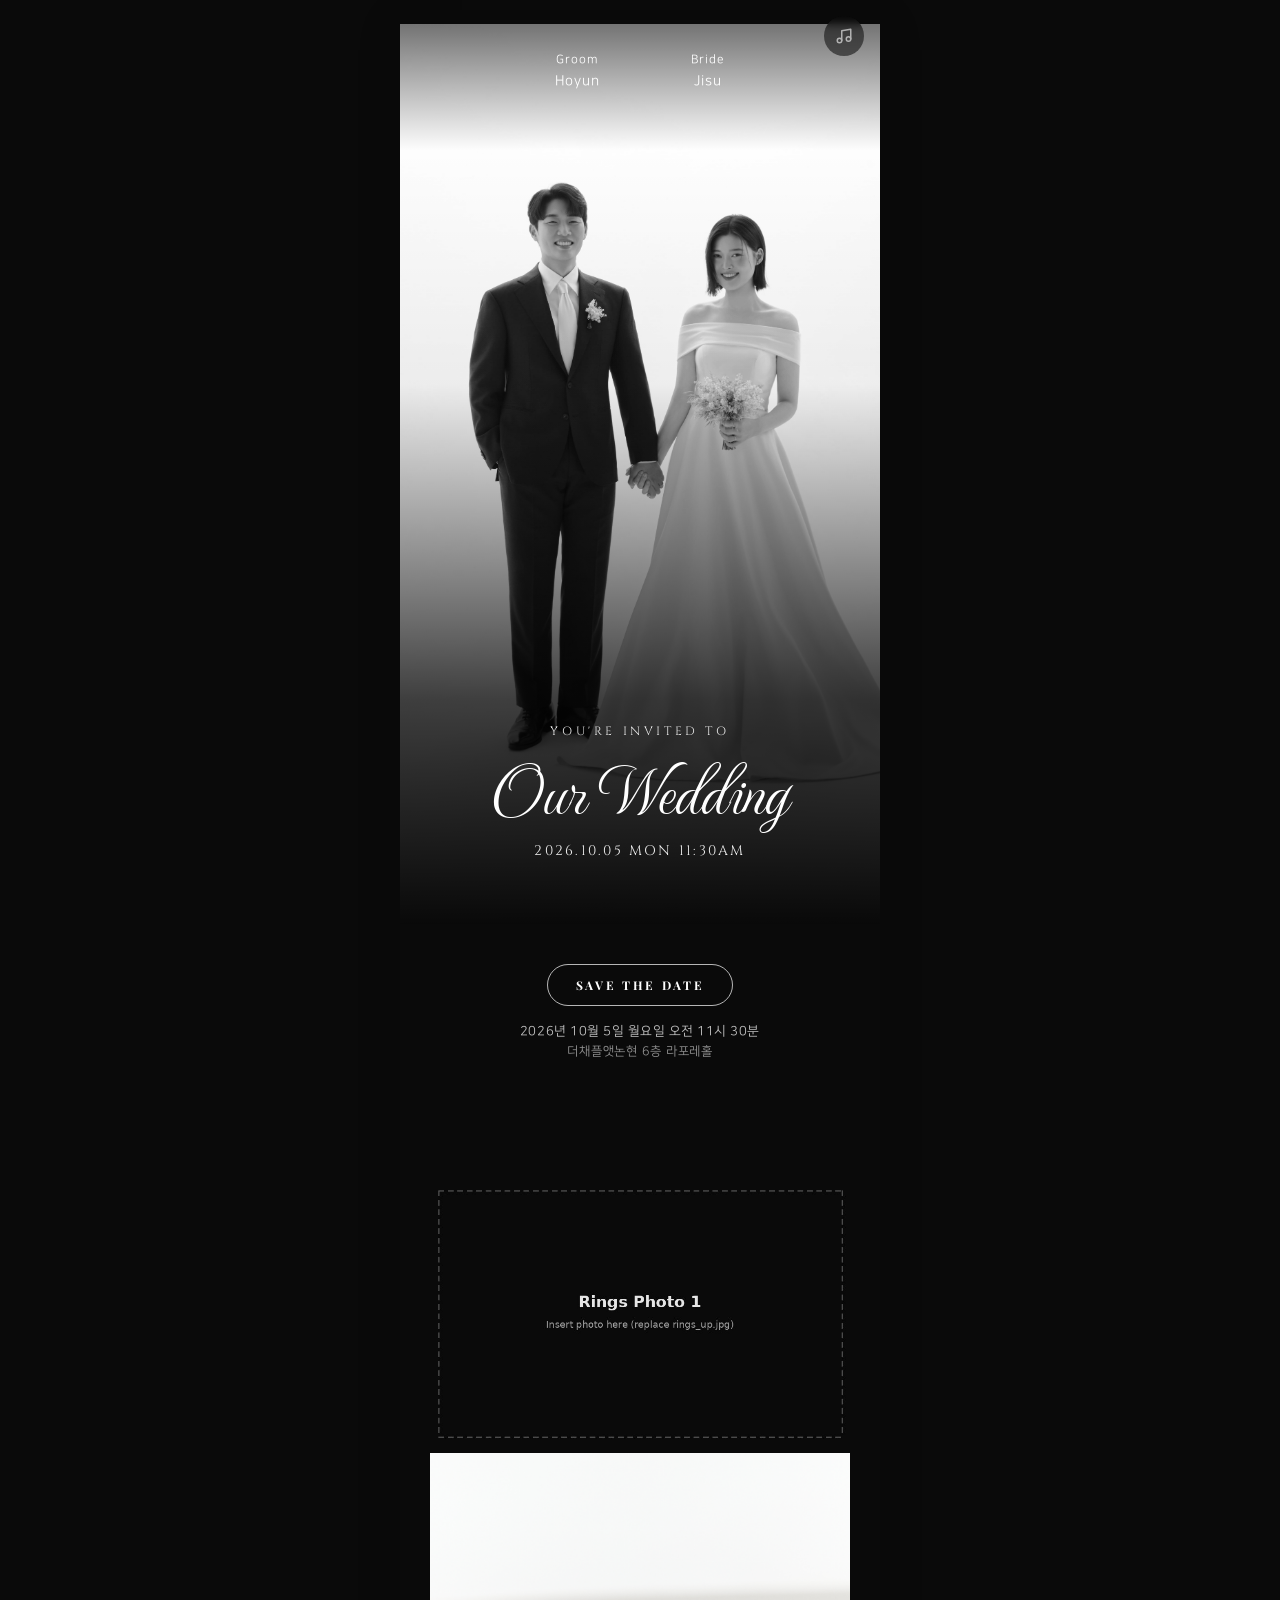
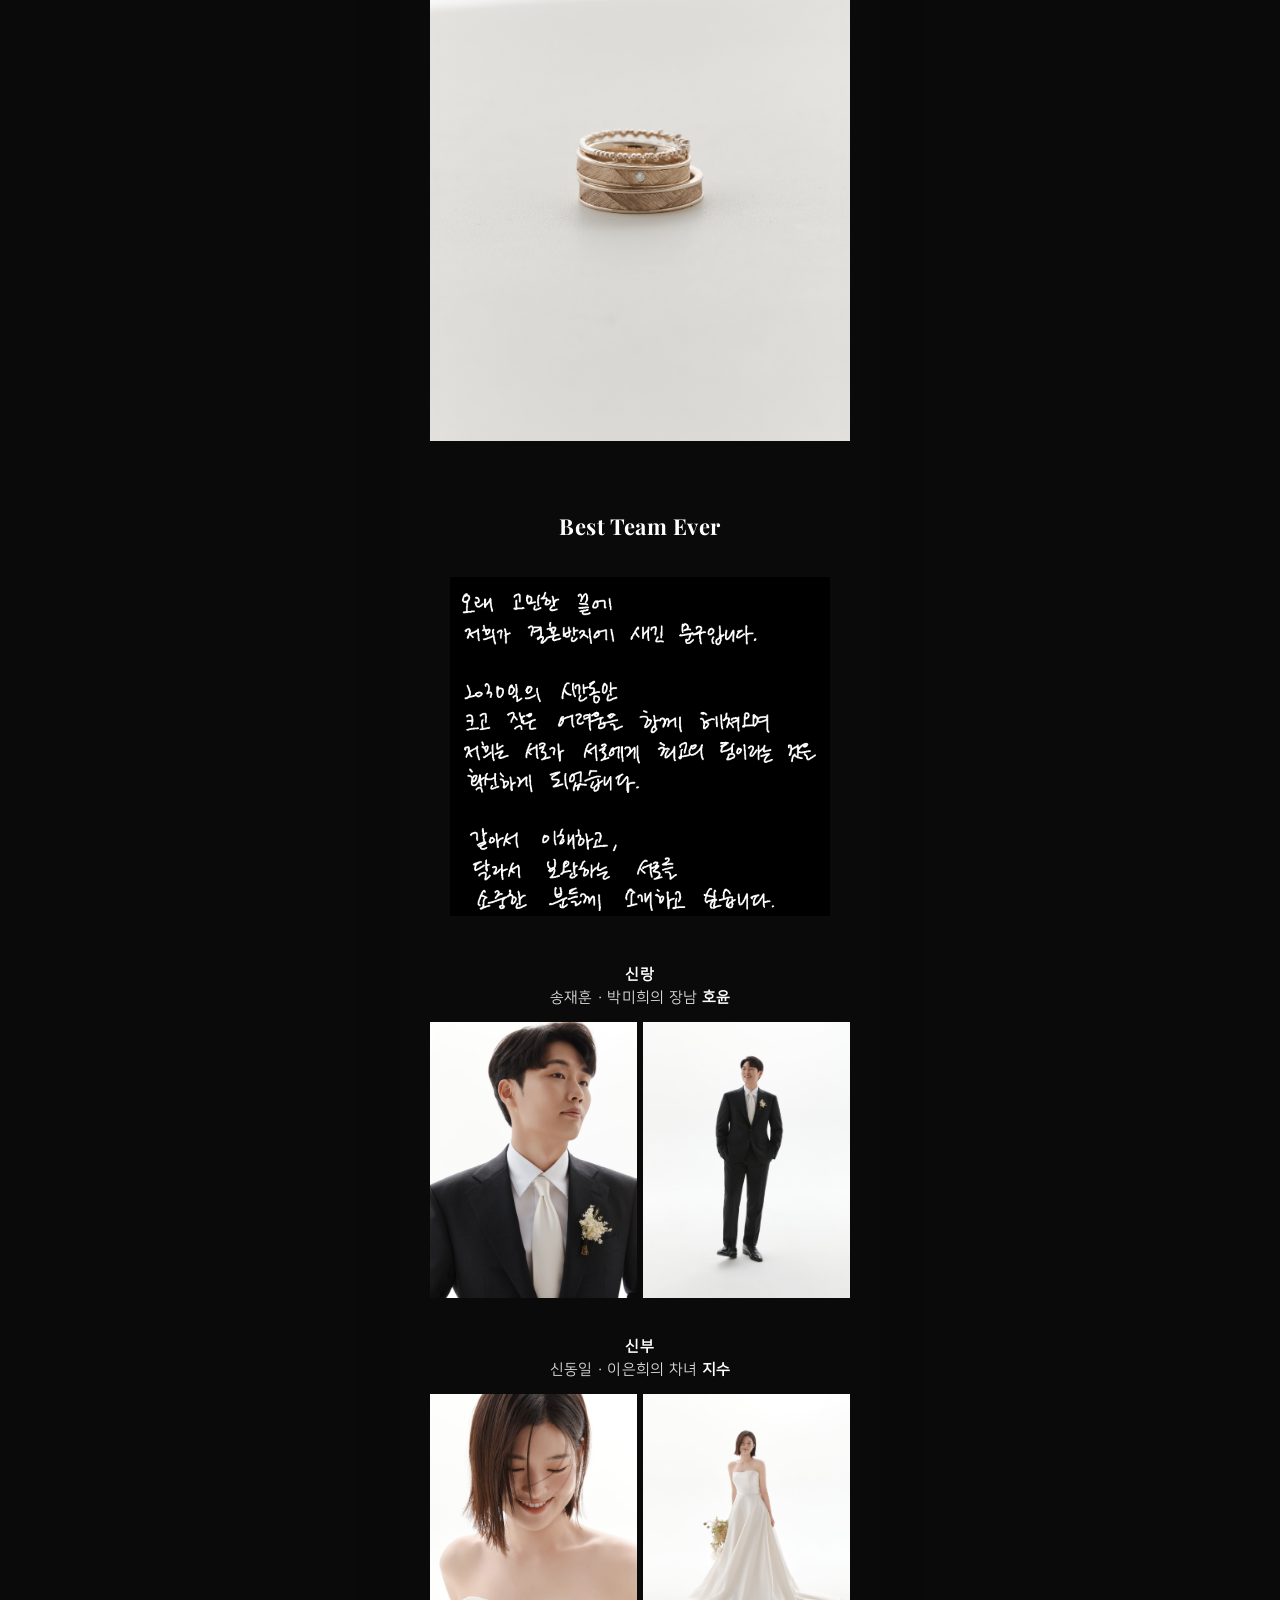
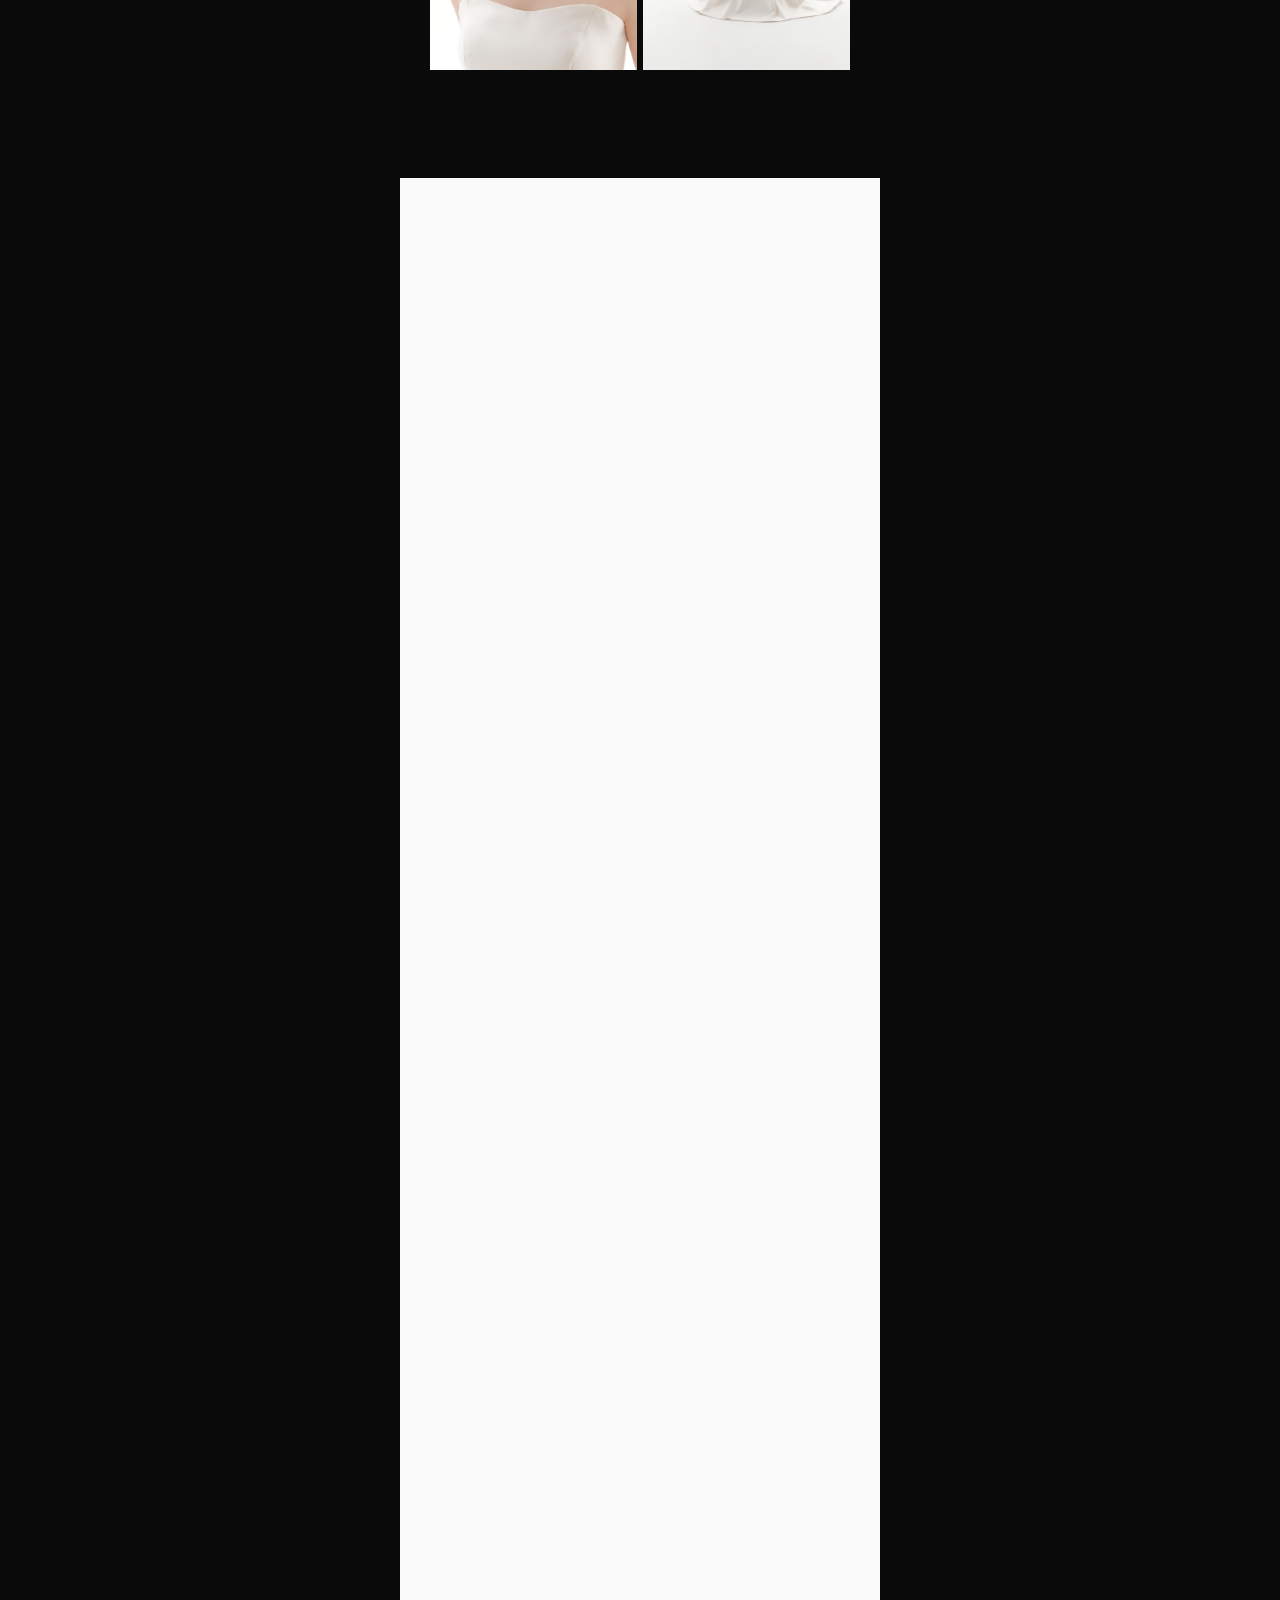
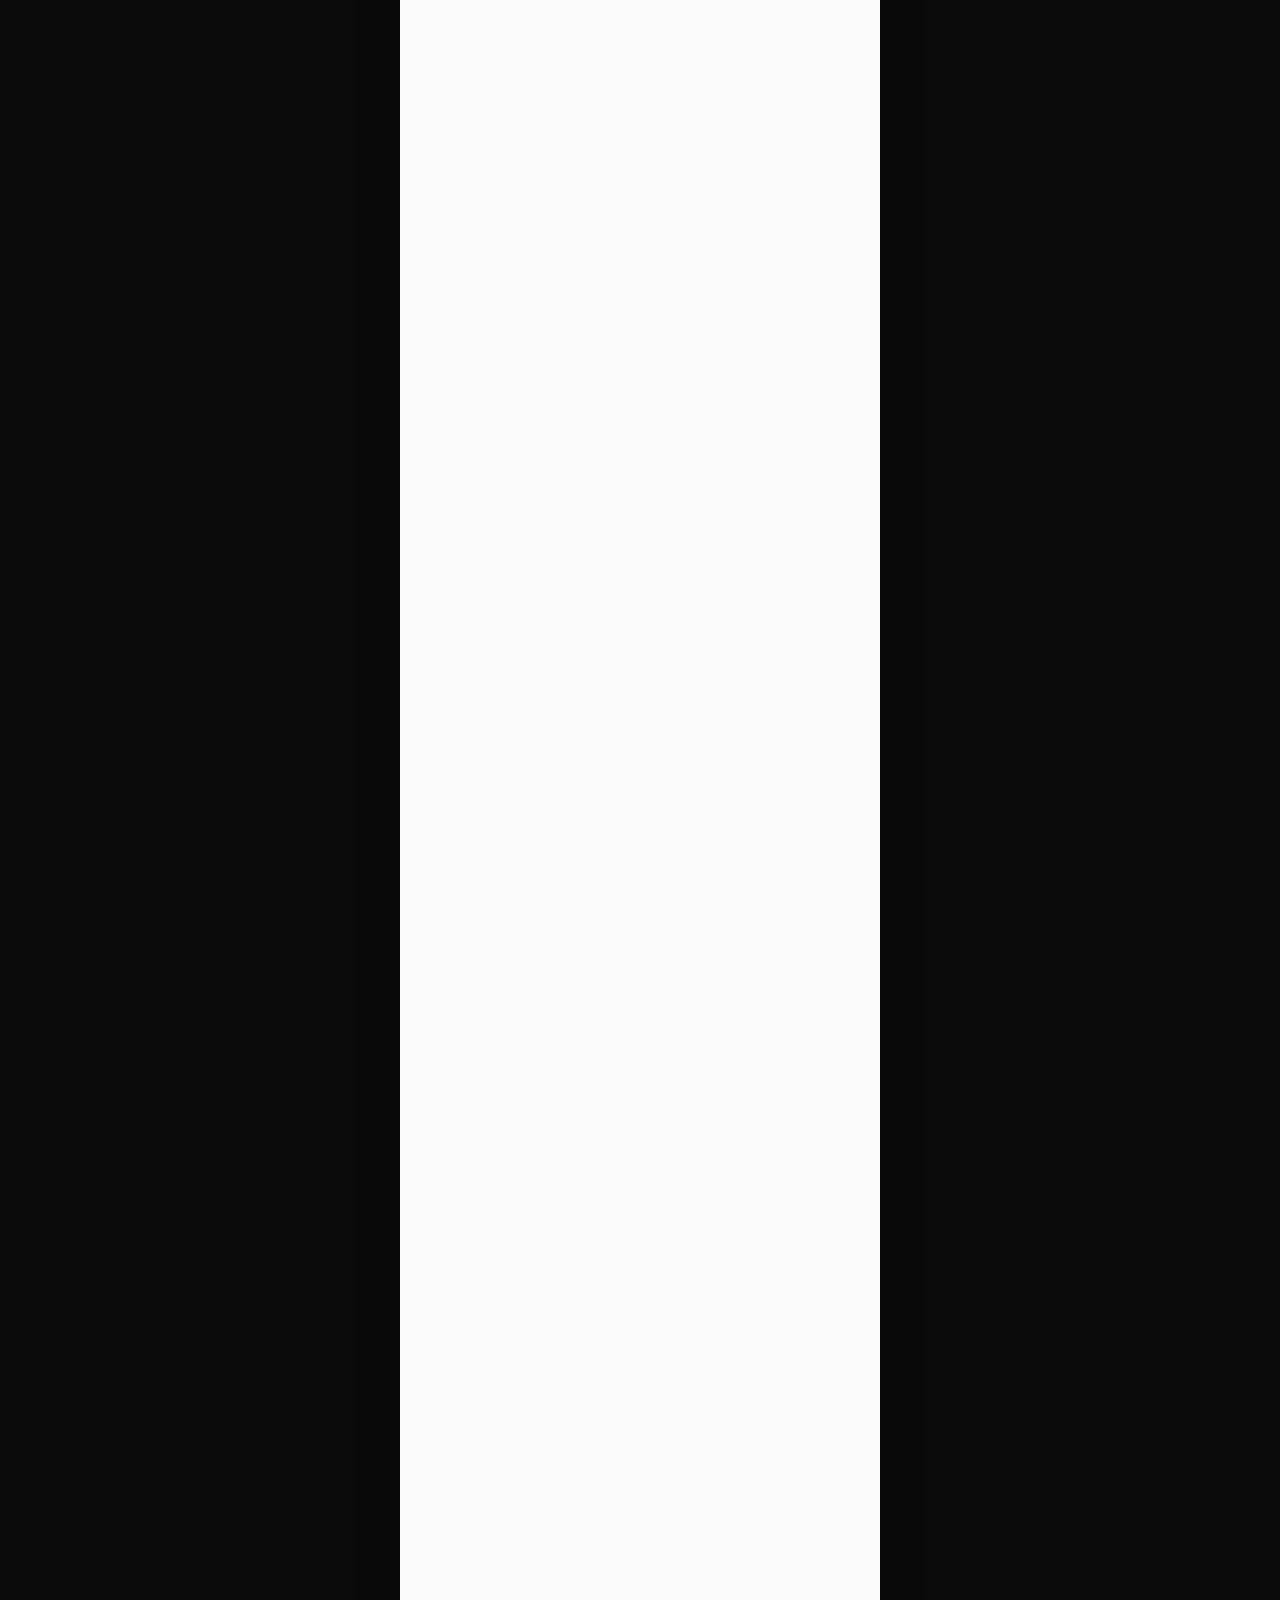
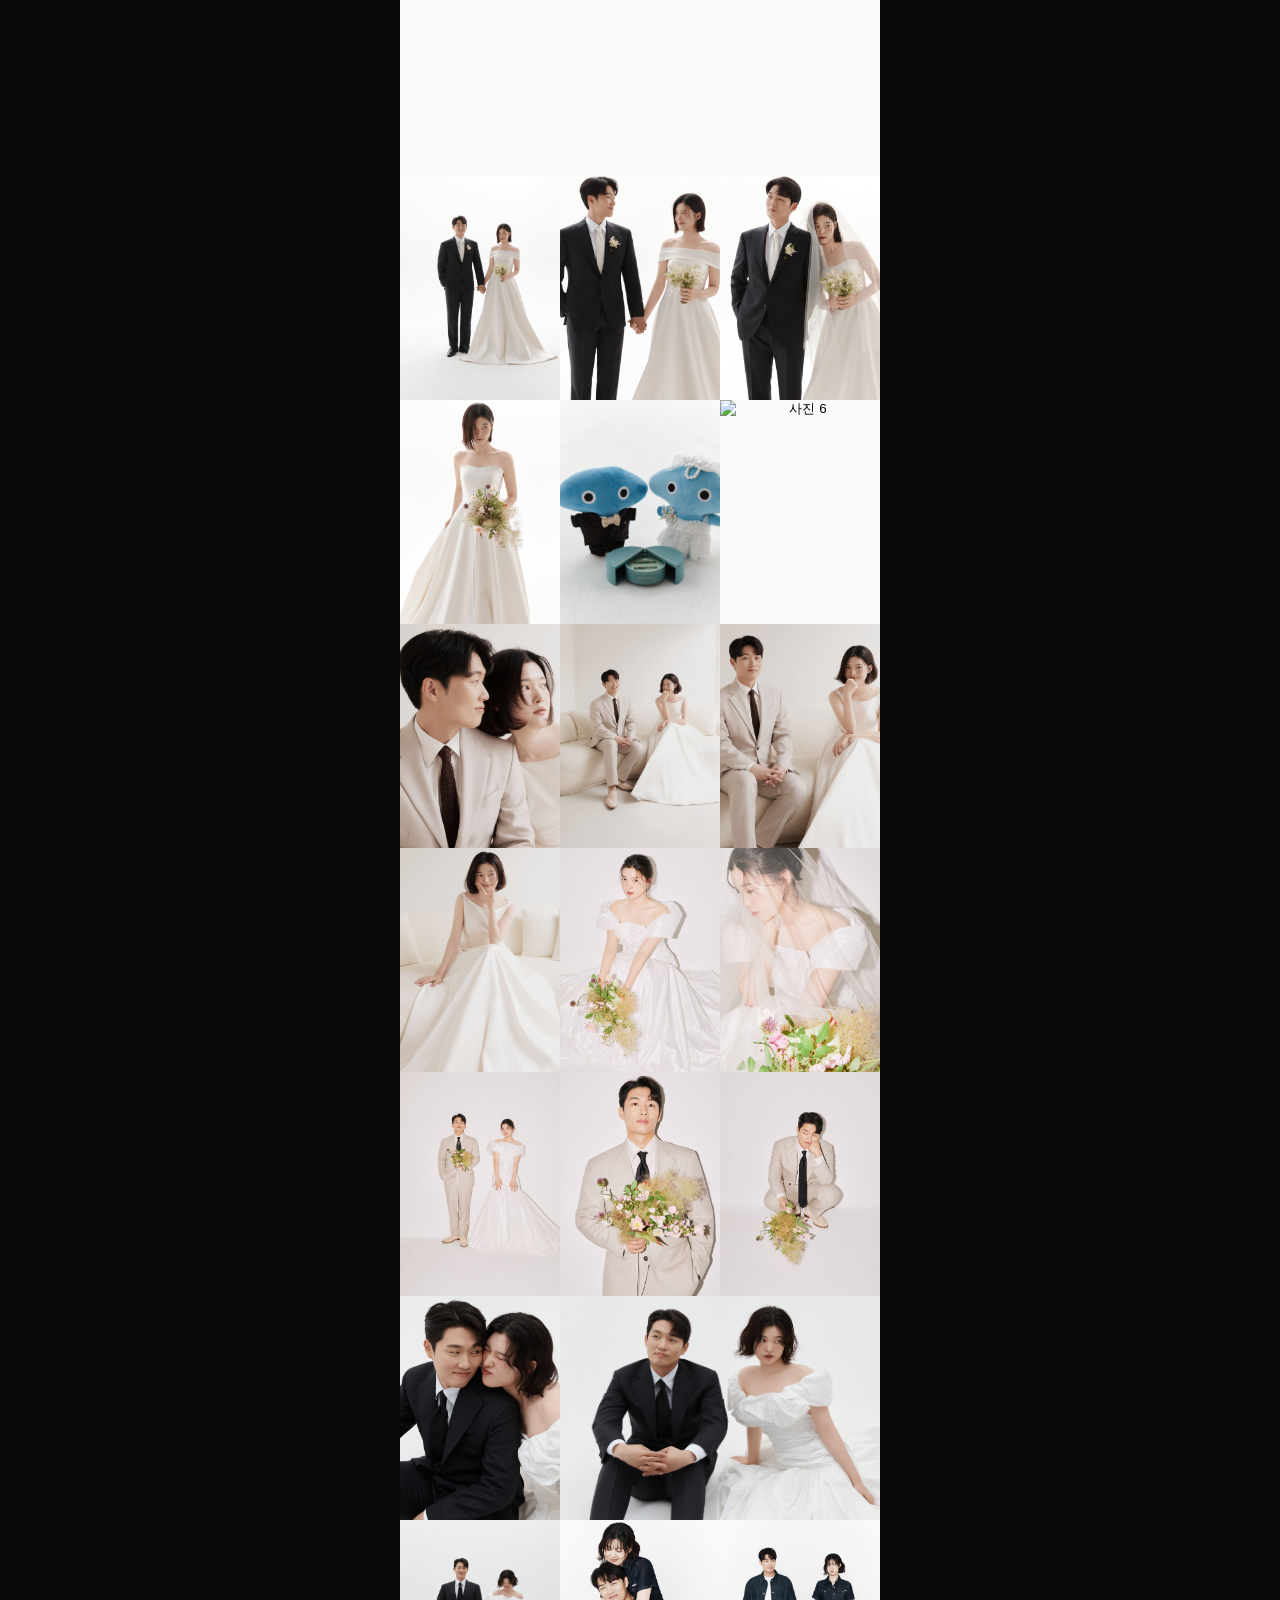
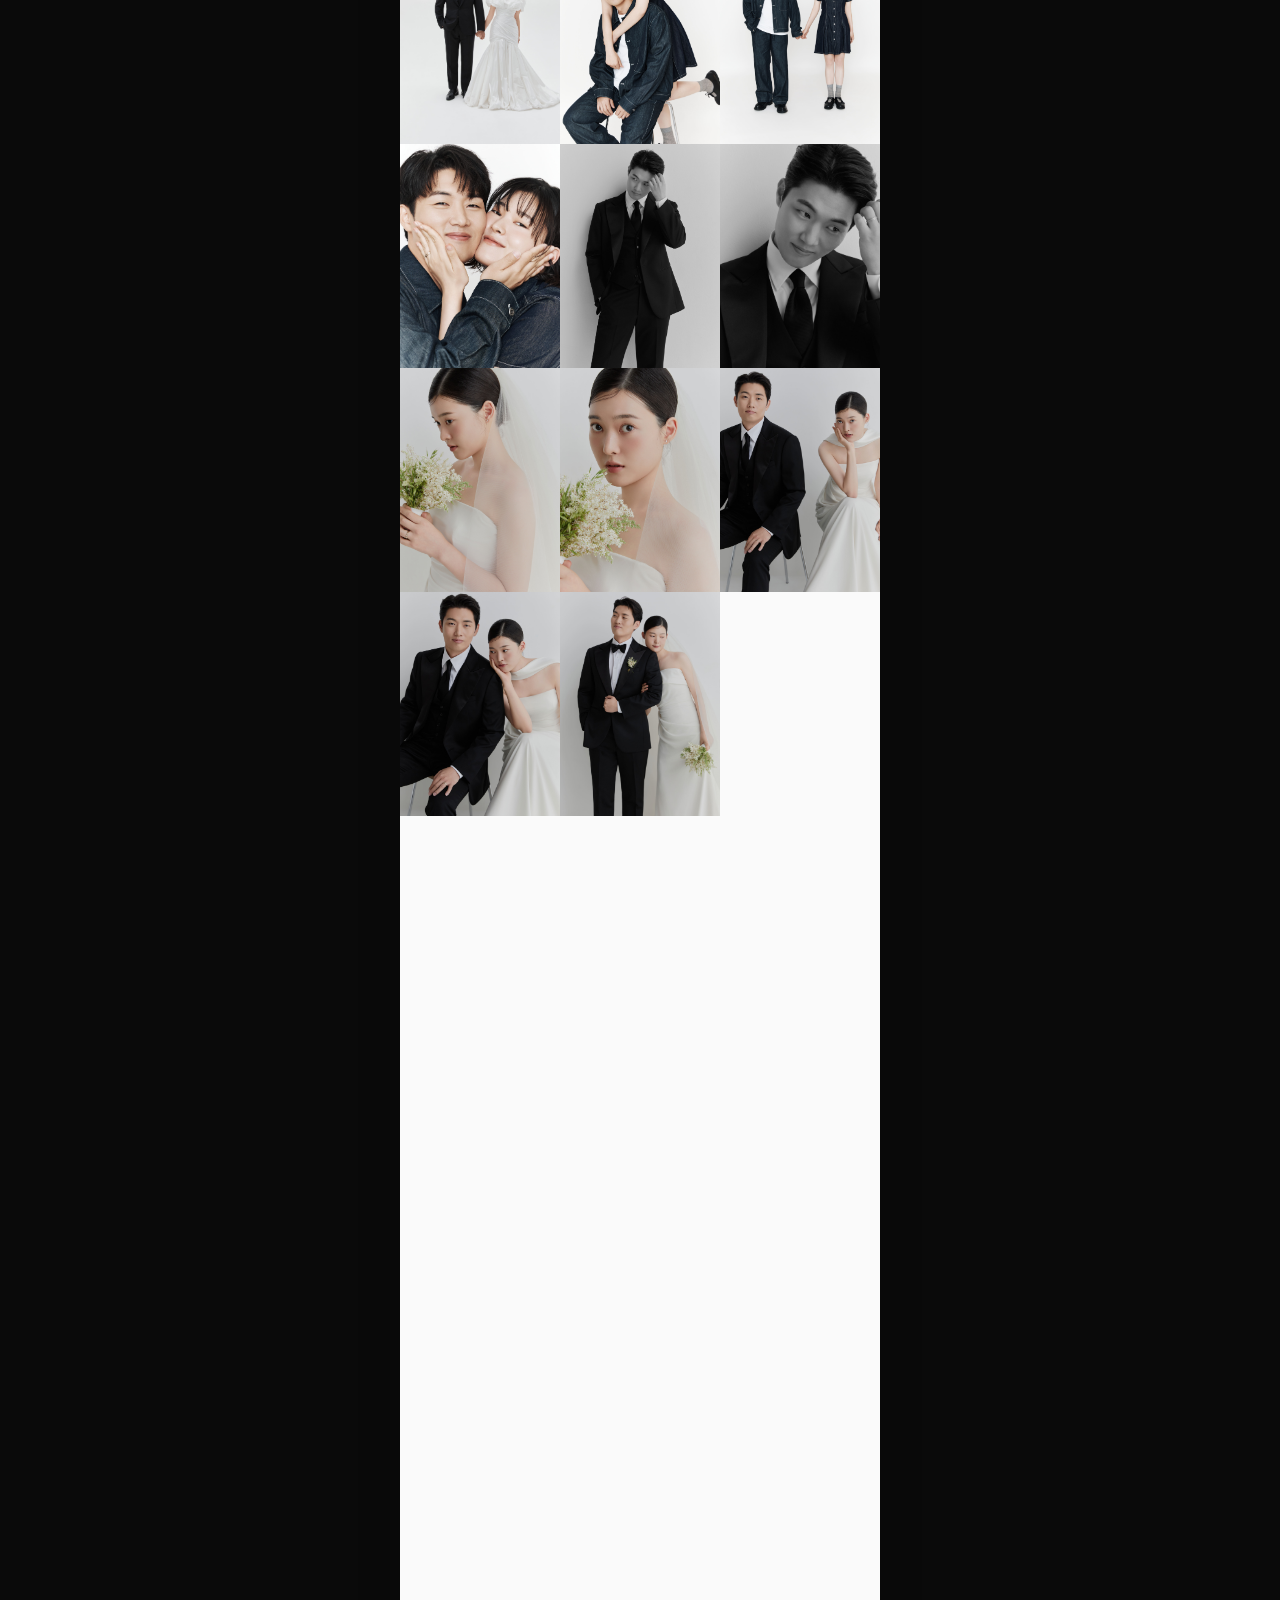
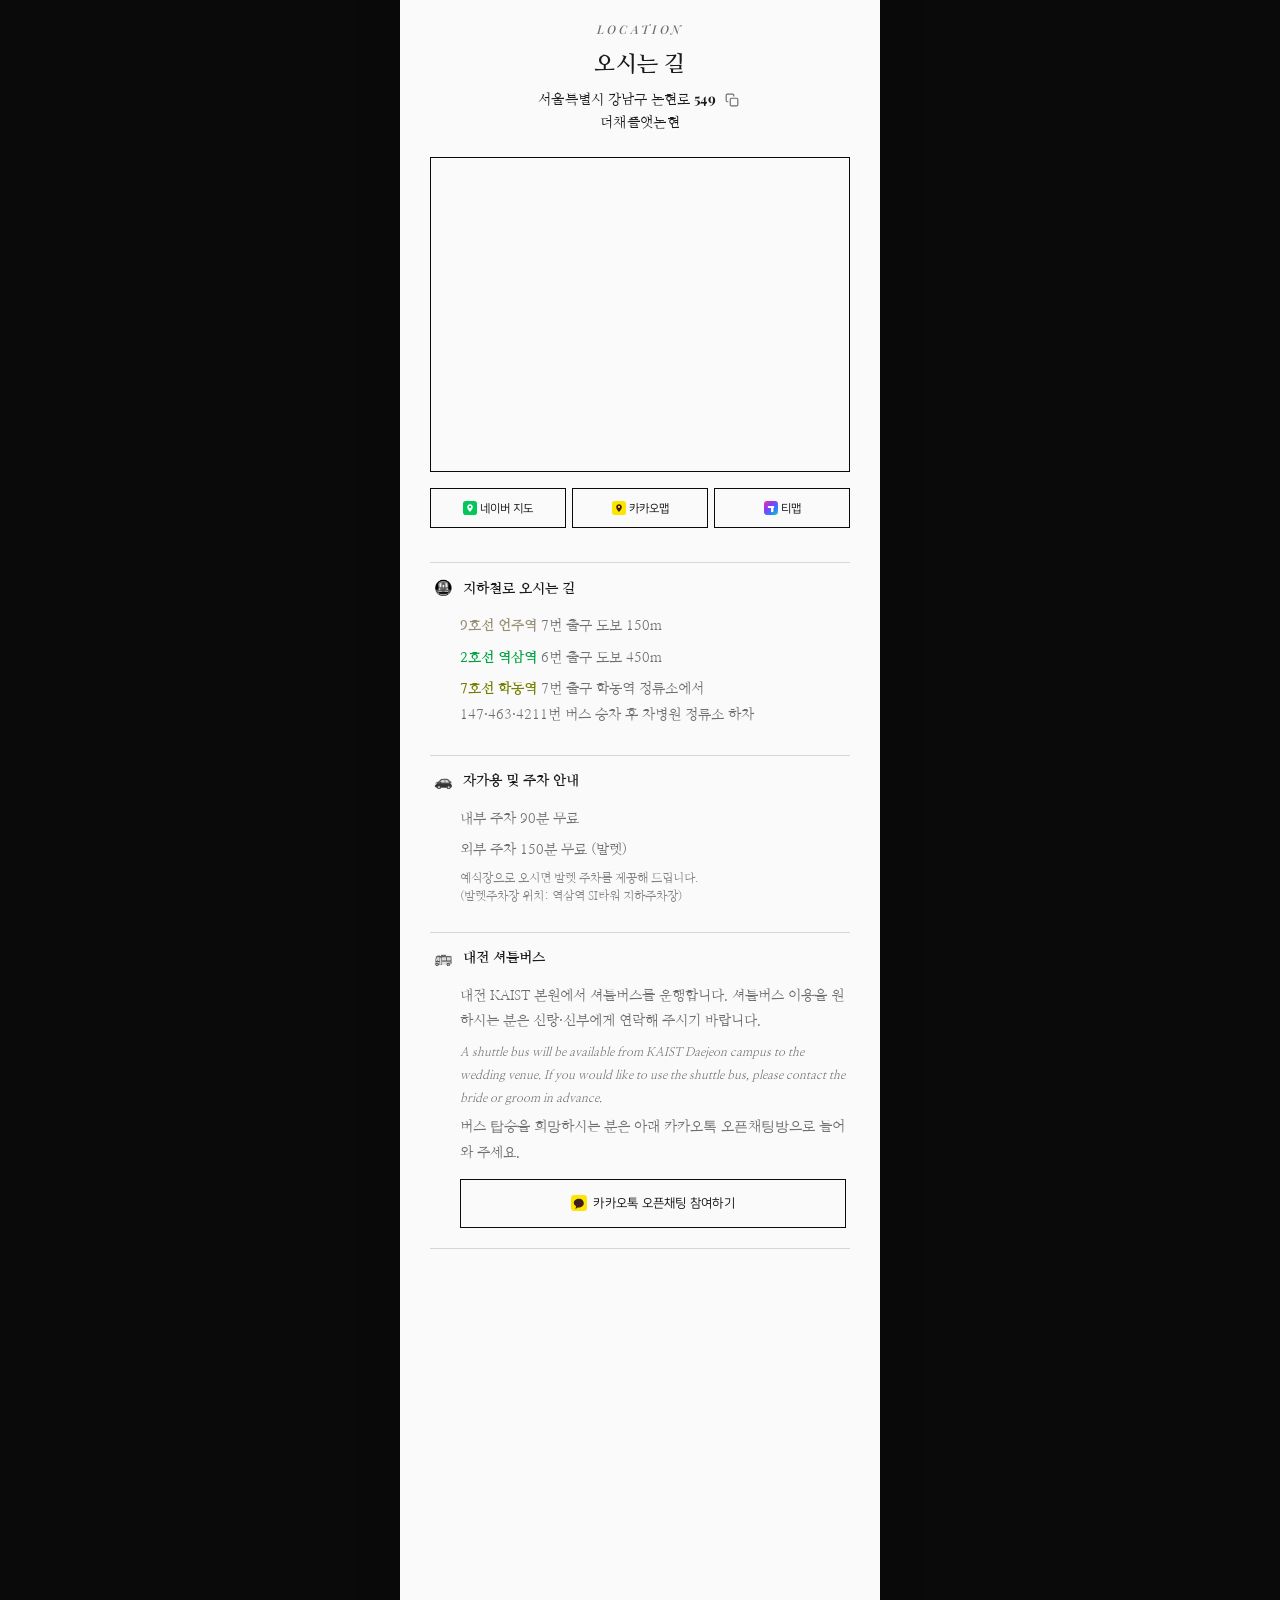
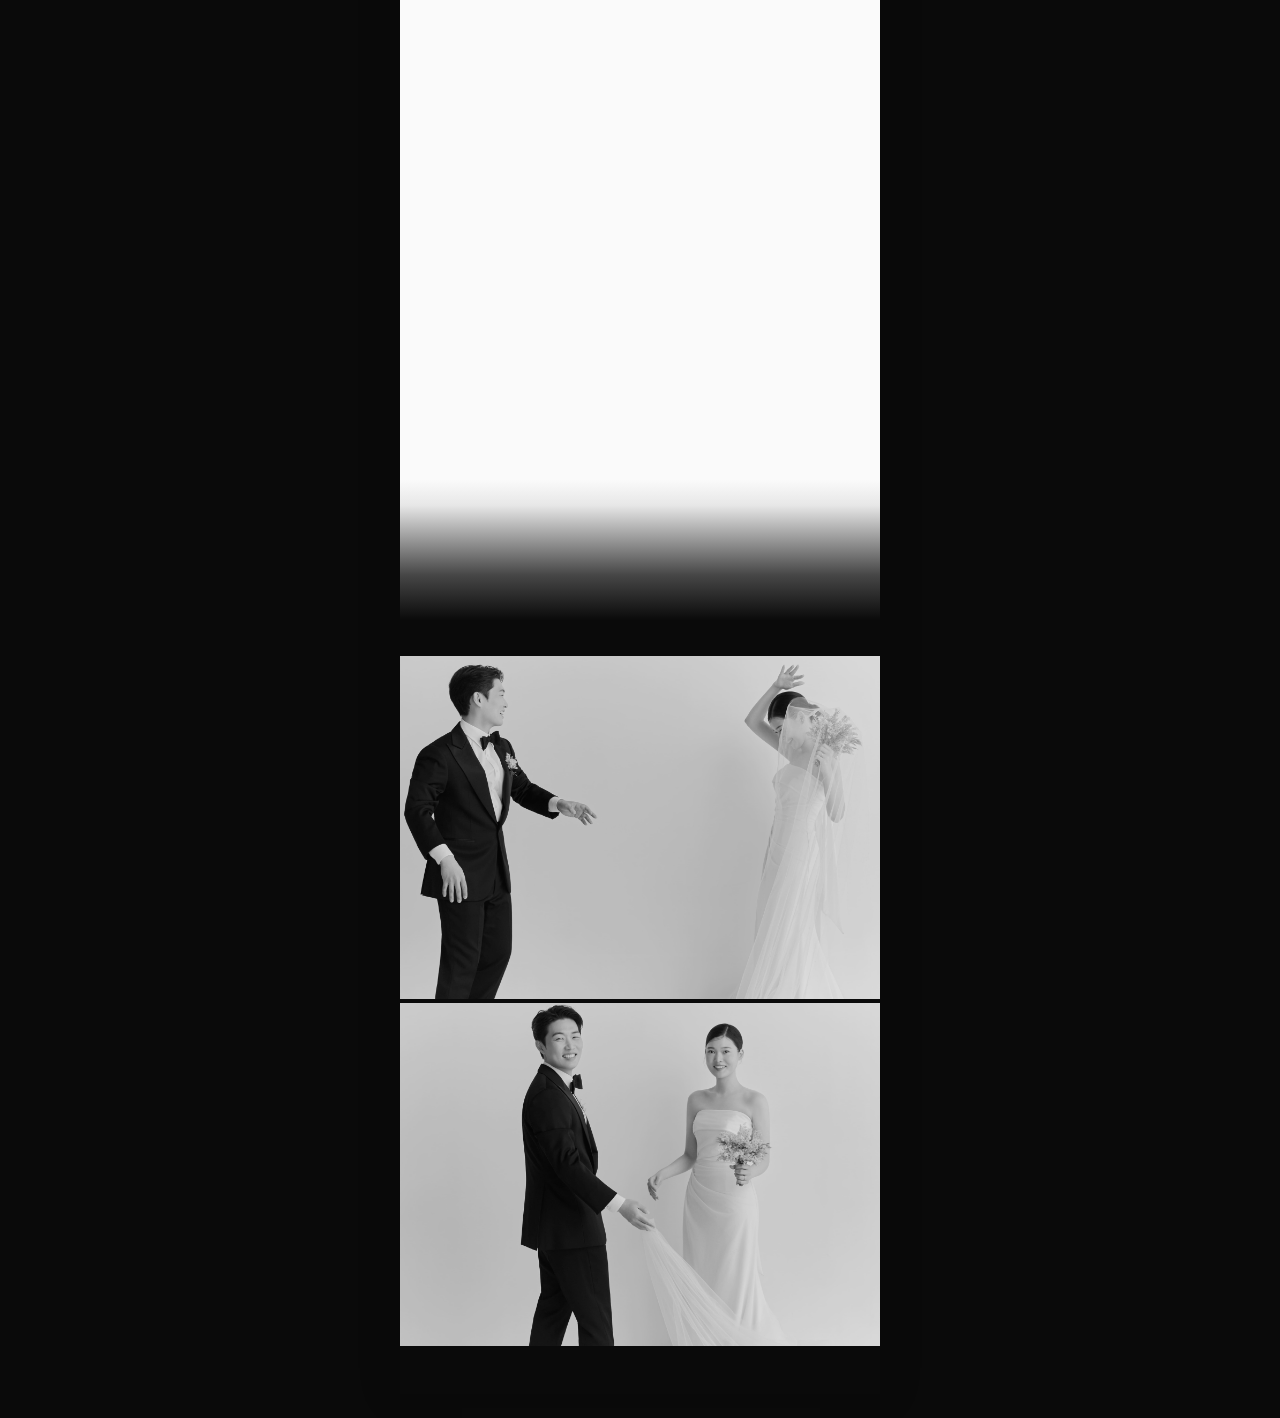
==== commit f26eb749: "Add KakaoTalk open chat link to shuttle bus info Adds a note asking bus riders to join the open chat" ====
--- a/index.html
+++ b/index.html
@@ -263,6 +263,8 @@
         <div class="info-block__body">
           <p>대전 KAIST 본원에서 셔틀버스를 운행합니다. 셔틀버스 이용을 원하시는 분은 신랑·신부에게 연락해 주시기 바랍니다.</p>
           <p class="info-block__en">A shuttle bus will be available from KAIST Daejeon campus to the wedding venue. If you would like to use the shuttle bus, please contact the bride or groom in advance.</p>
+          <p>버스 탑승을 희망하시는 분은 아래 카카오톡 오픈채팅방으로 들어와 주세요.</p>
+          <a class="btn btn--openchat" href="https://open.kakao.com/o/gzjnqNKi" target="_blank" rel="noopener"><img src="assets/images/kakao-icon.svg" alt="" aria-hidden="true">카카오톡 오픈채팅 참여하기</a>
         </div>
       </div>
     </div>
--- a/assets/css/style.css
+++ b/assets/css/style.css
@@ -592,6 +592,18 @@
   transition: background 0.2s ease, color 0.2s ease;
 }
 .btn:active { background: var(--color-black); color: #fff; }
+.btn--openchat {
+  display: flex;
+  width: 100%;
+  margin-top: 12px;
+  font-family: var(--nanum-square);
+  font-size: 12.5px;
+}
+.btn--openchat img {
+  width: 16px;
+  height: 16px;
+  margin-right: 6px;
+}
 
 .info-accordion,
 .info-list { text-align: left; }
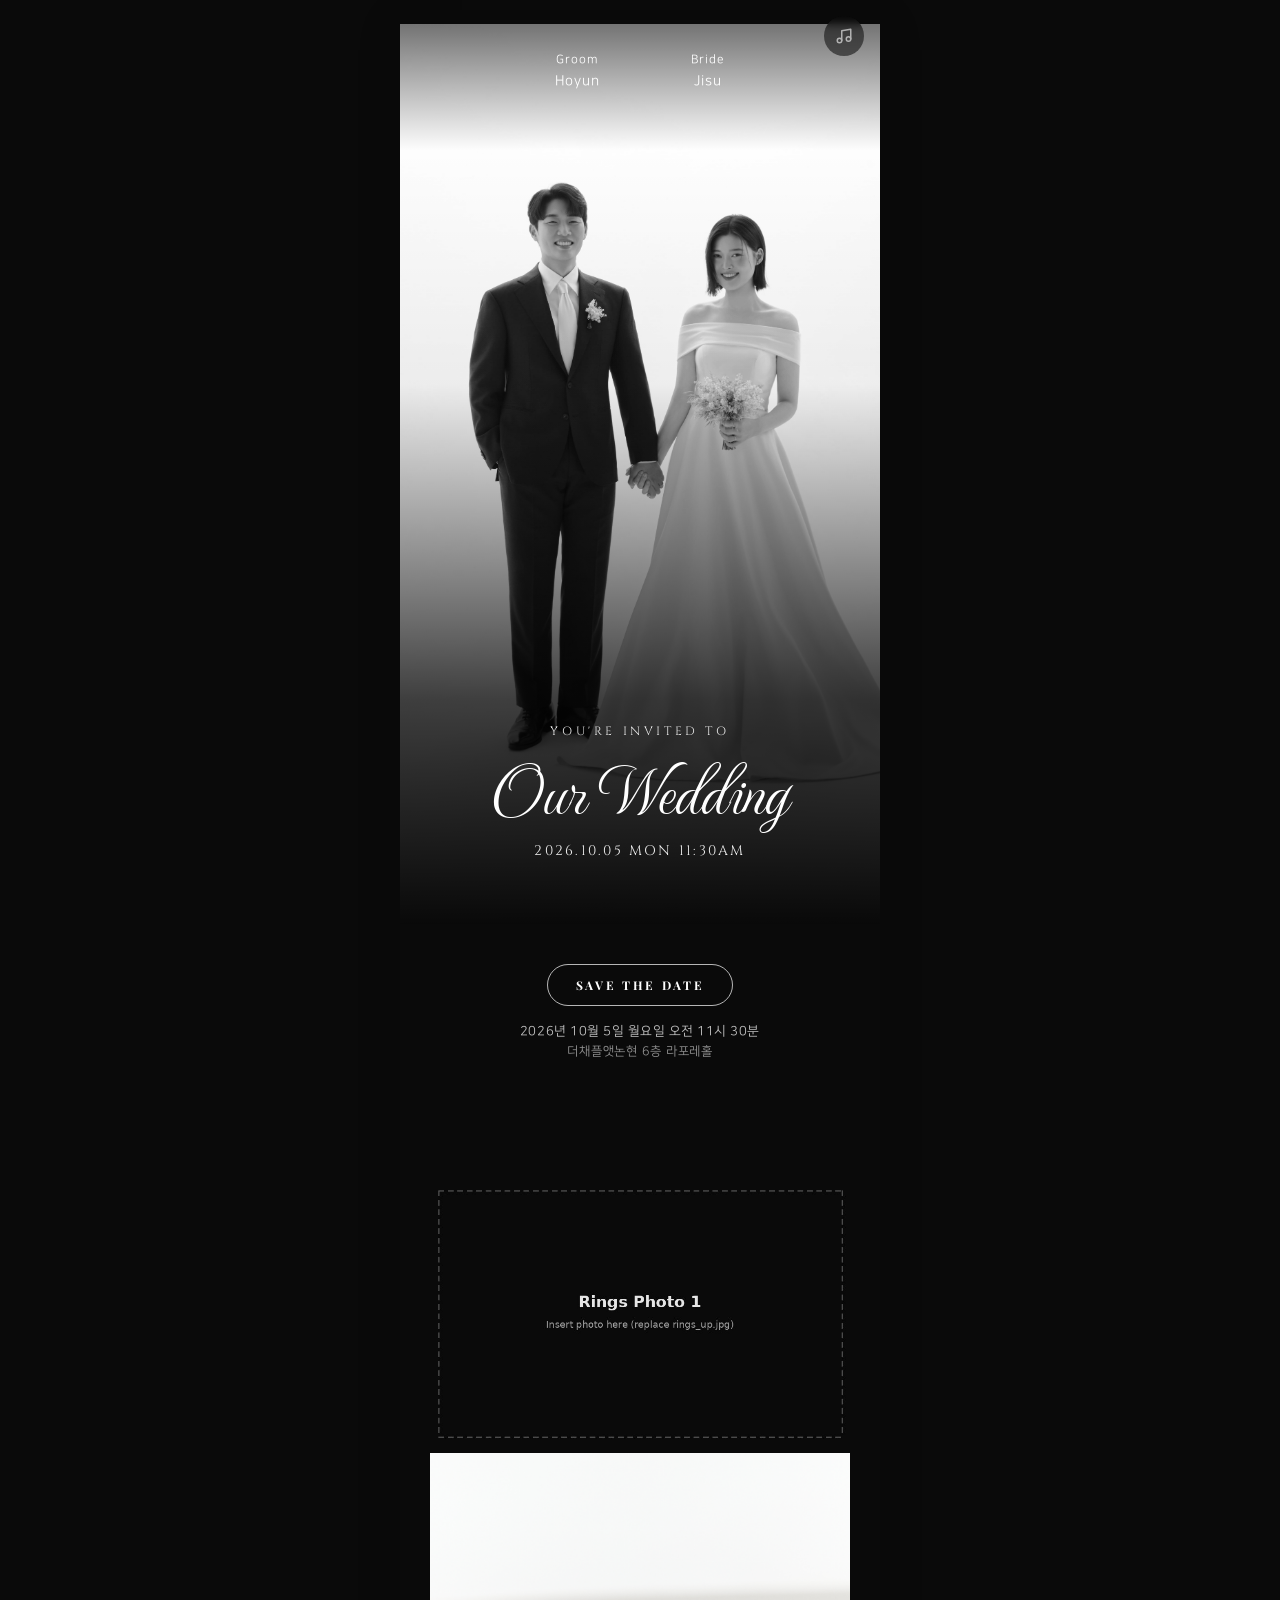
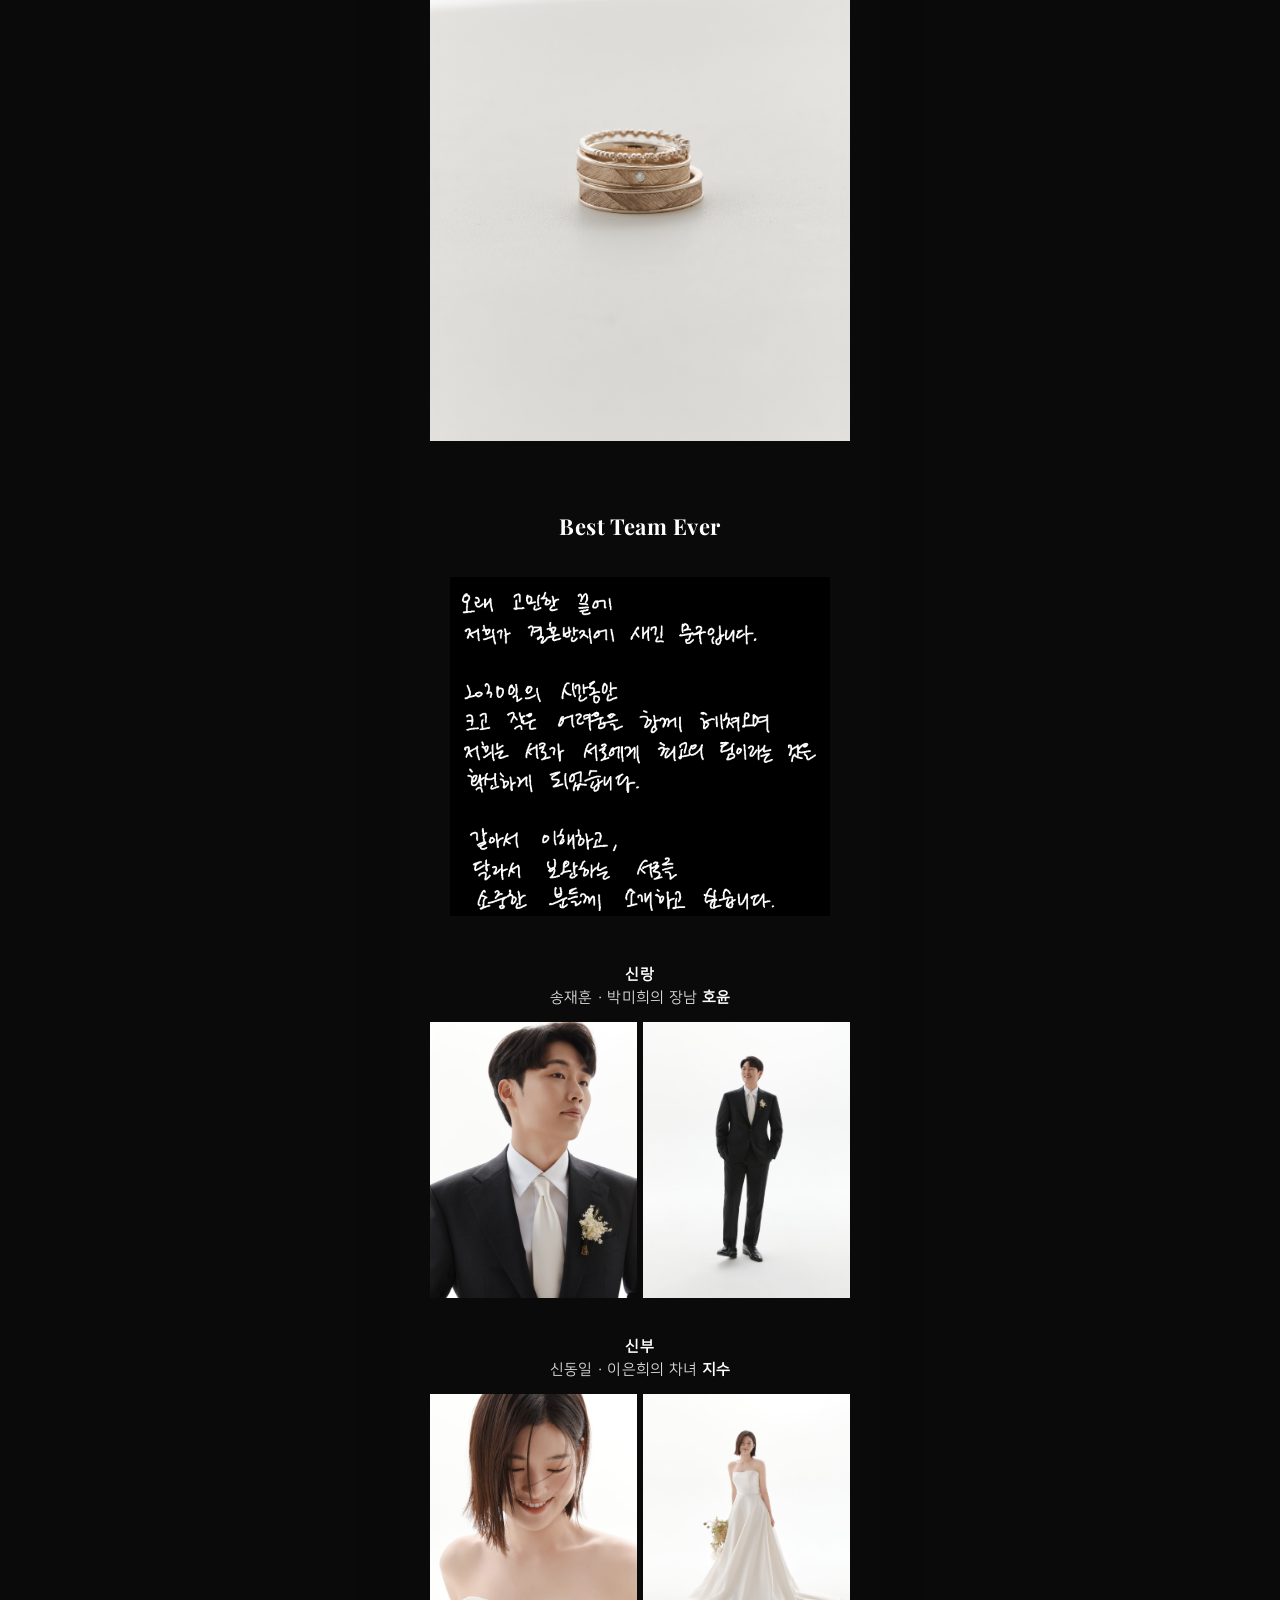
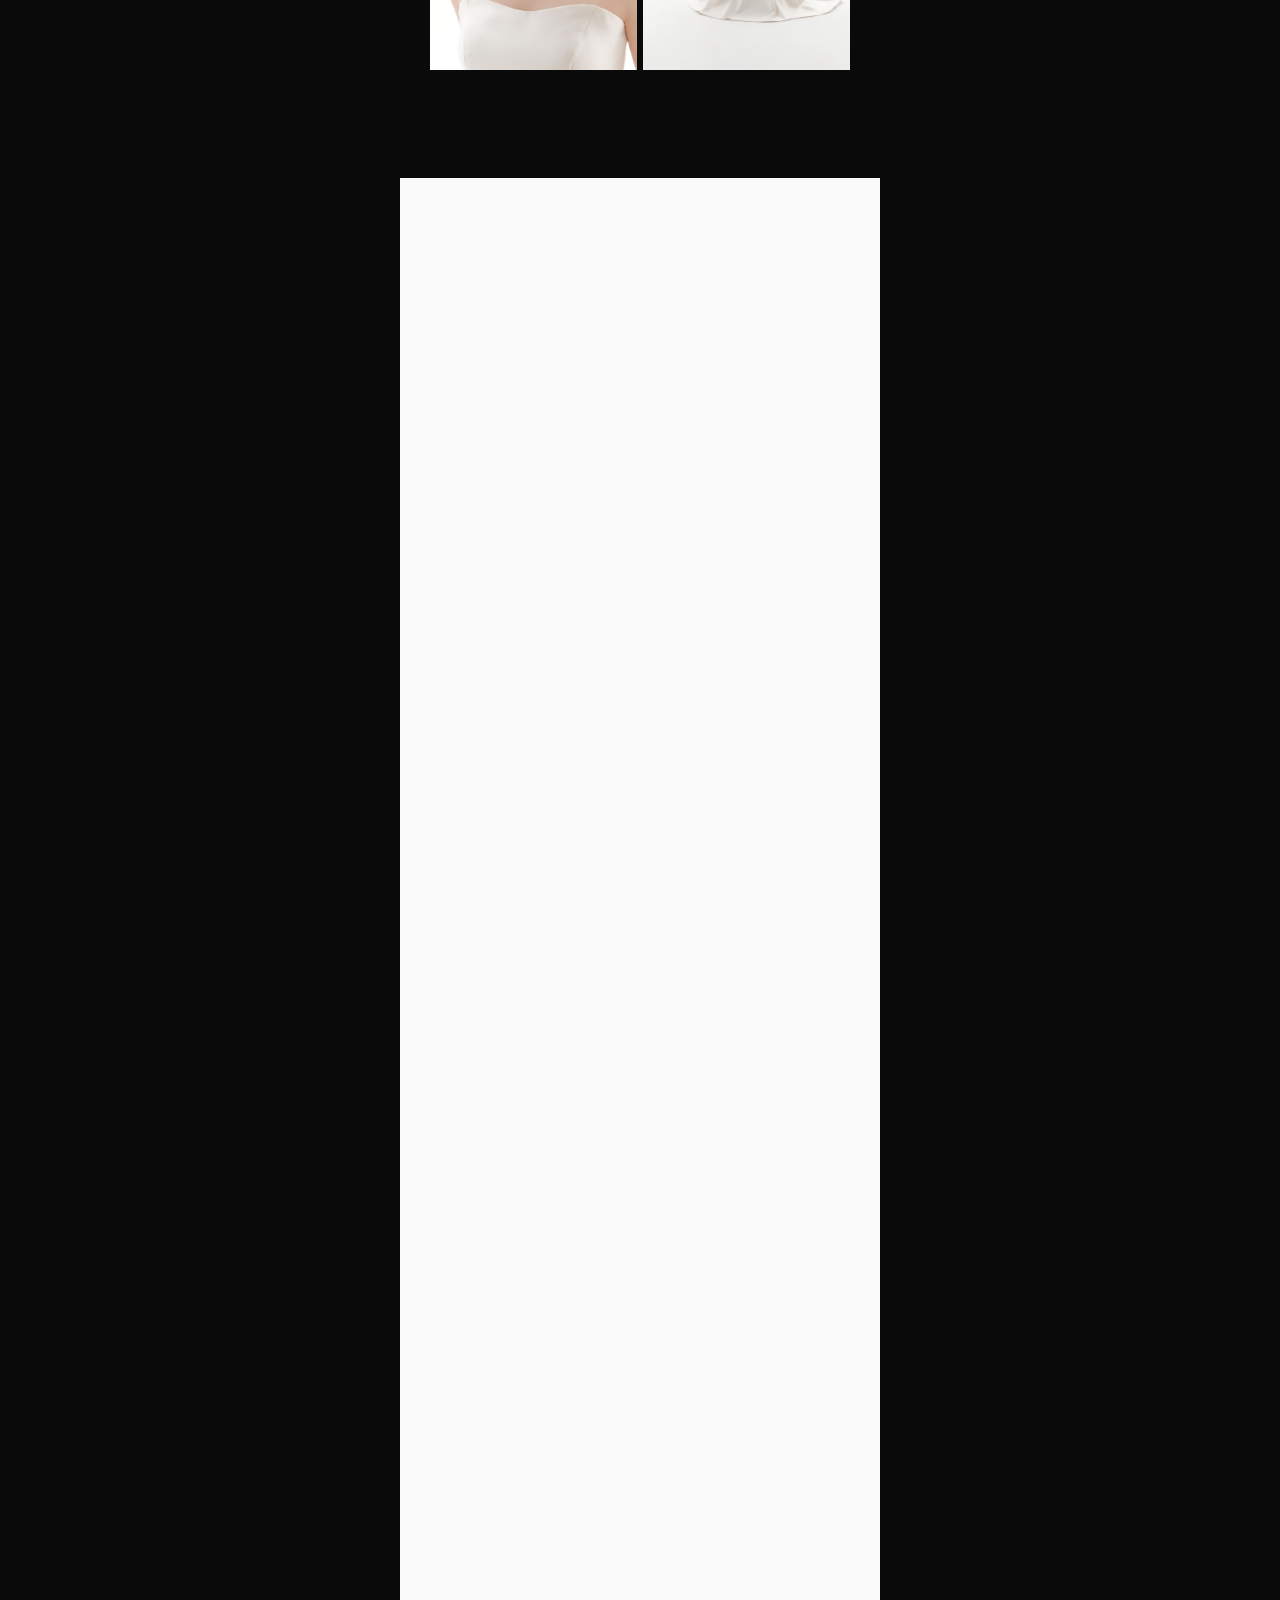
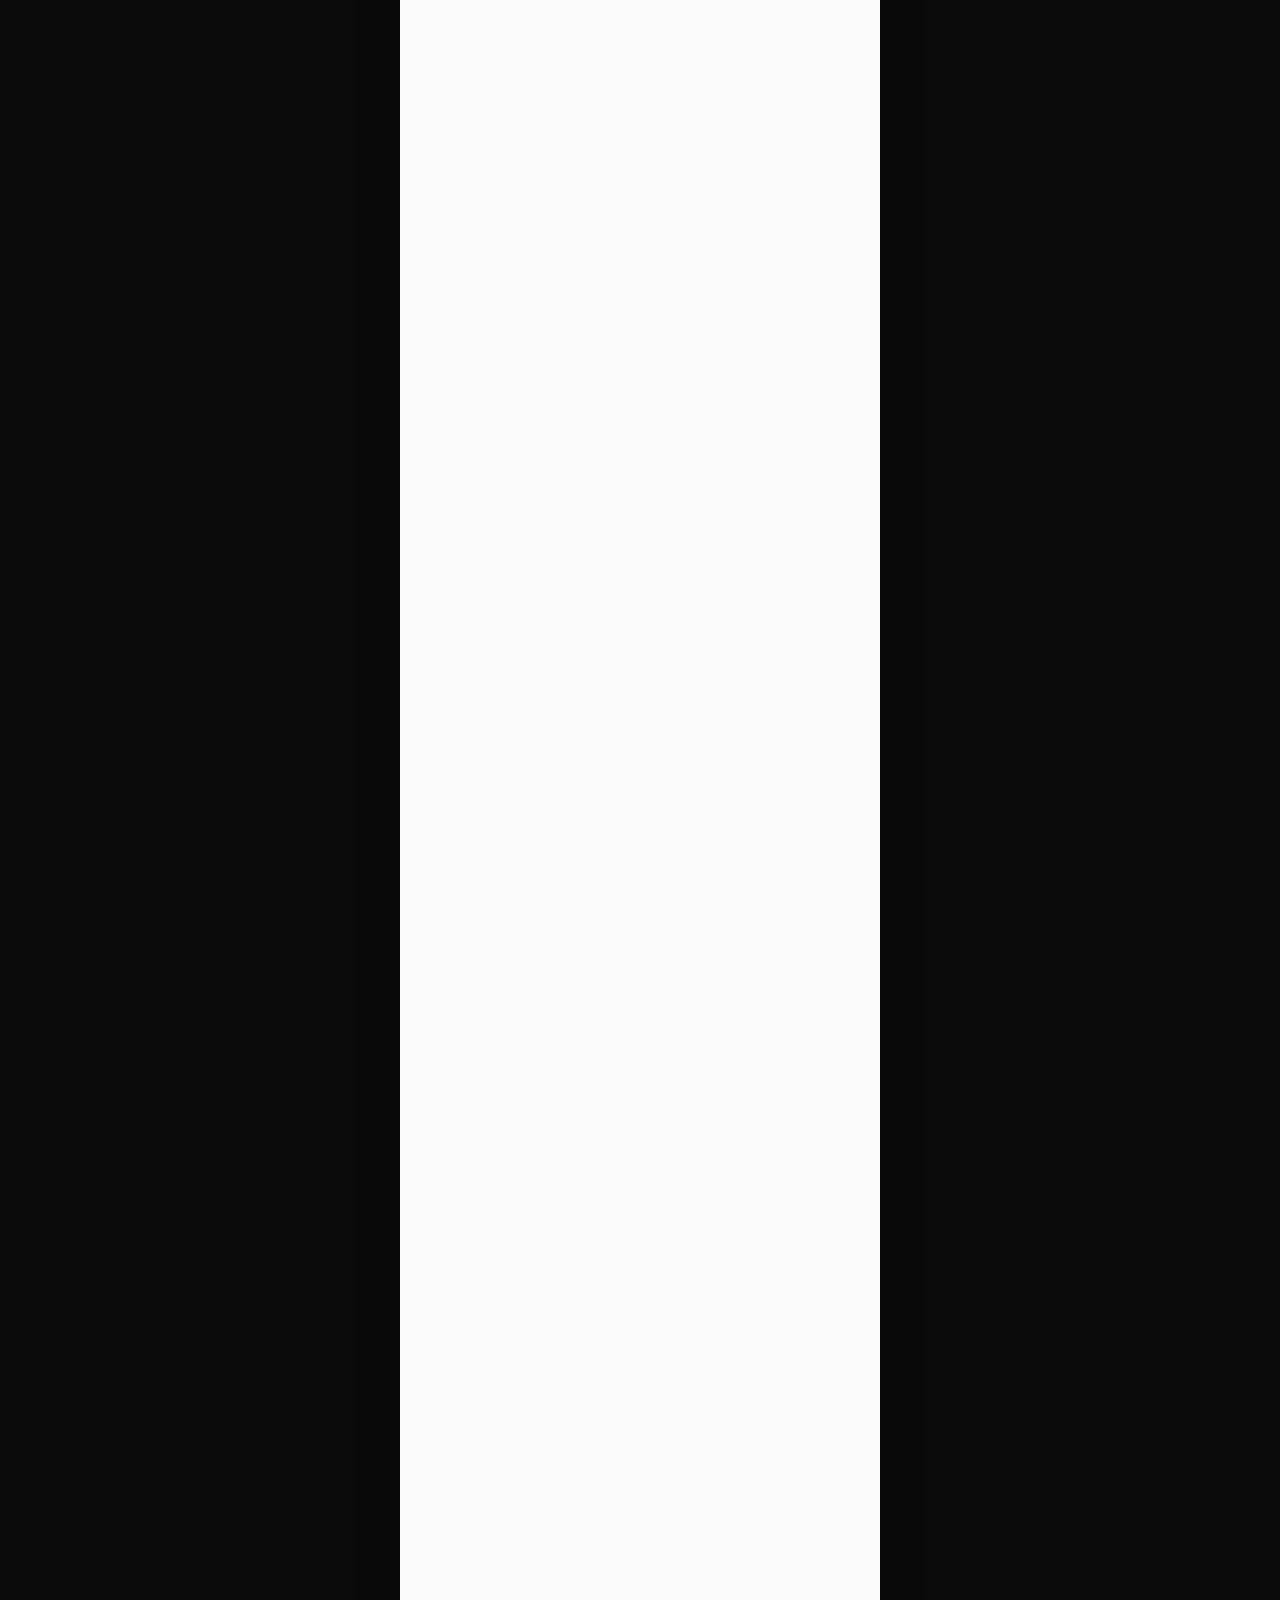
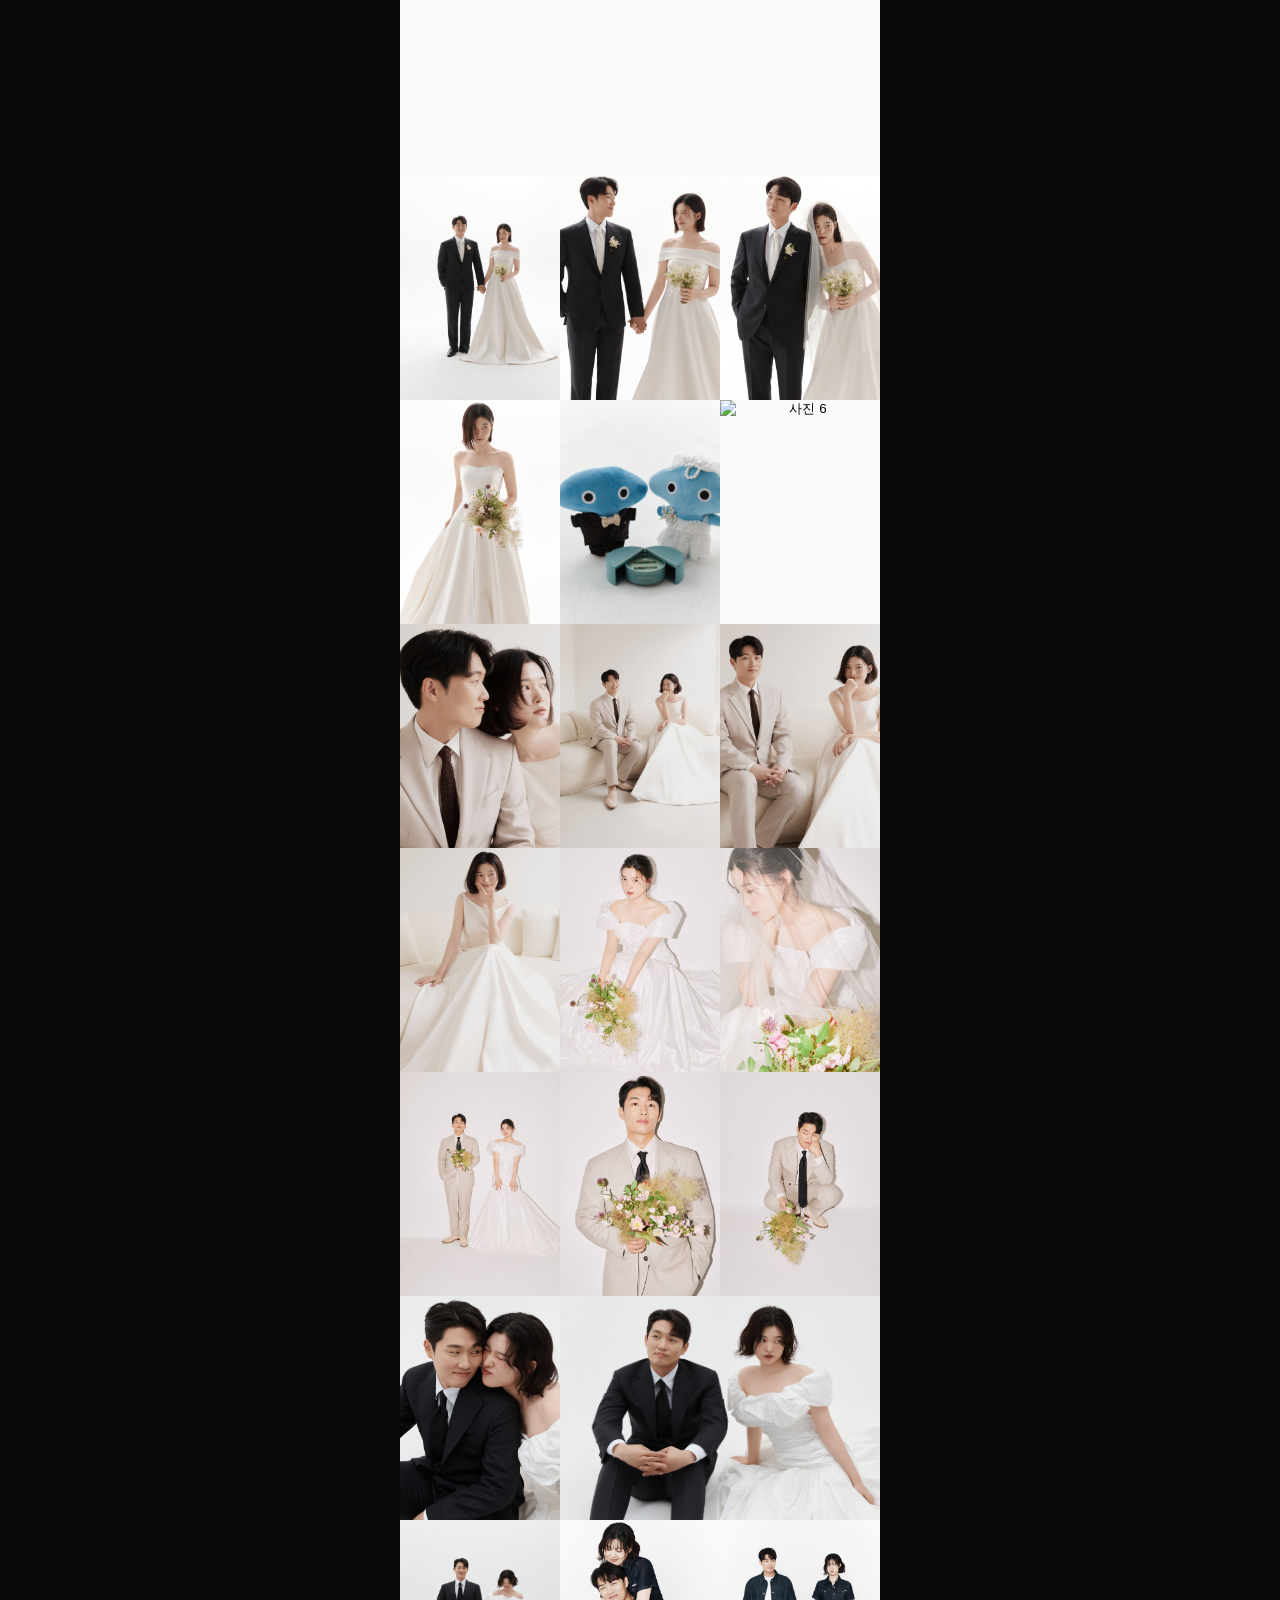
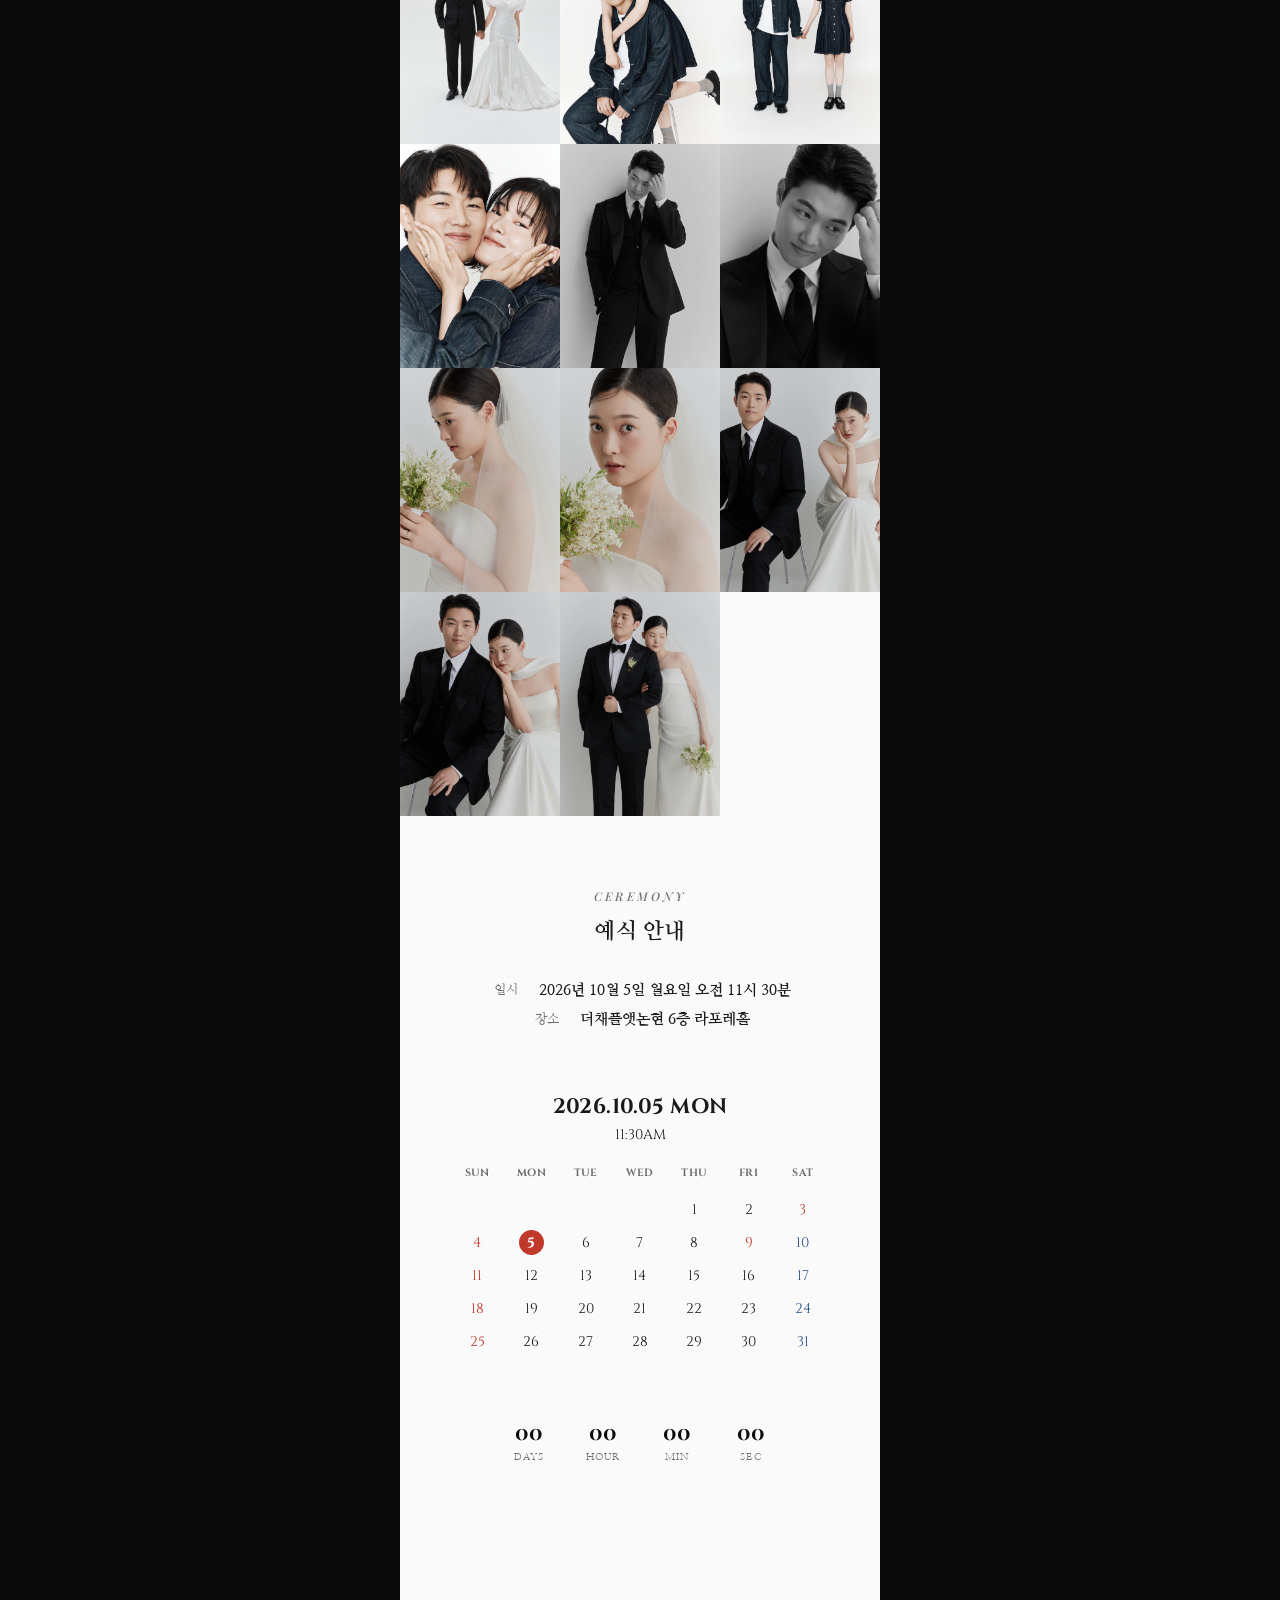
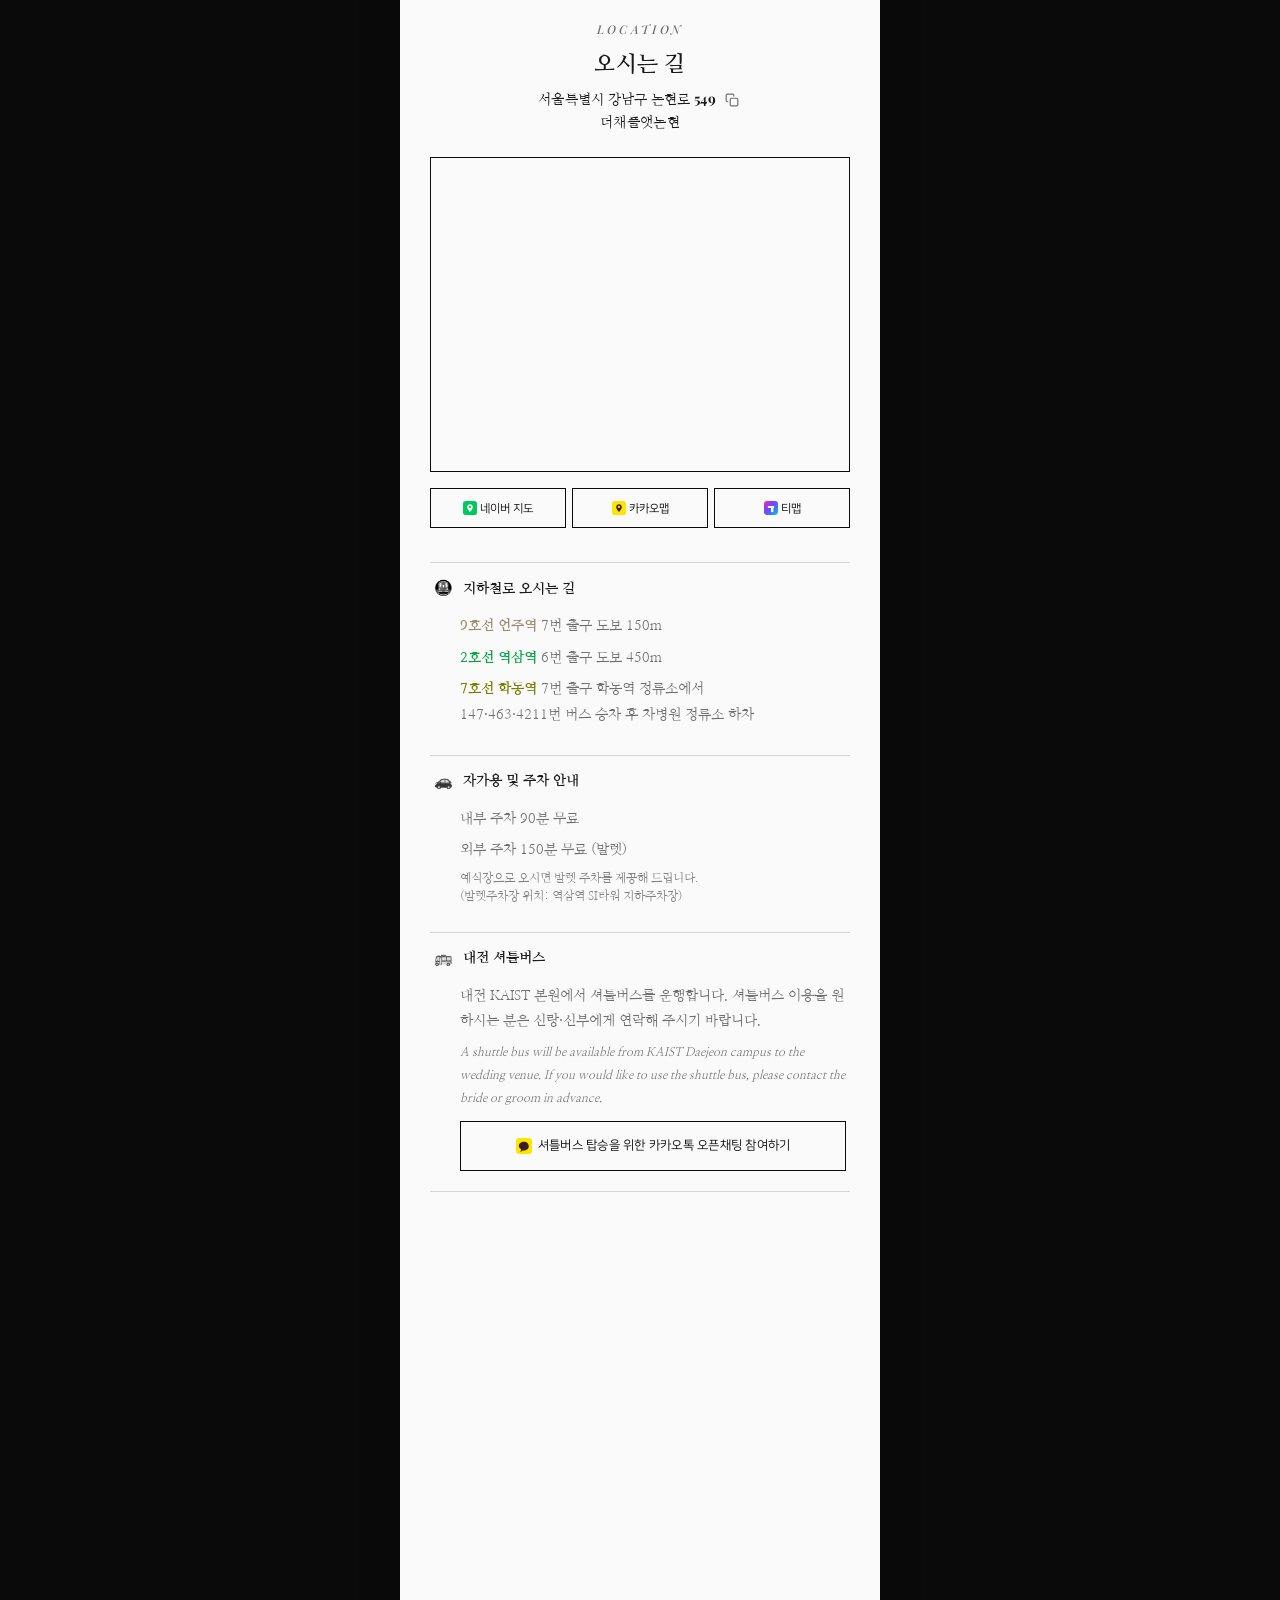
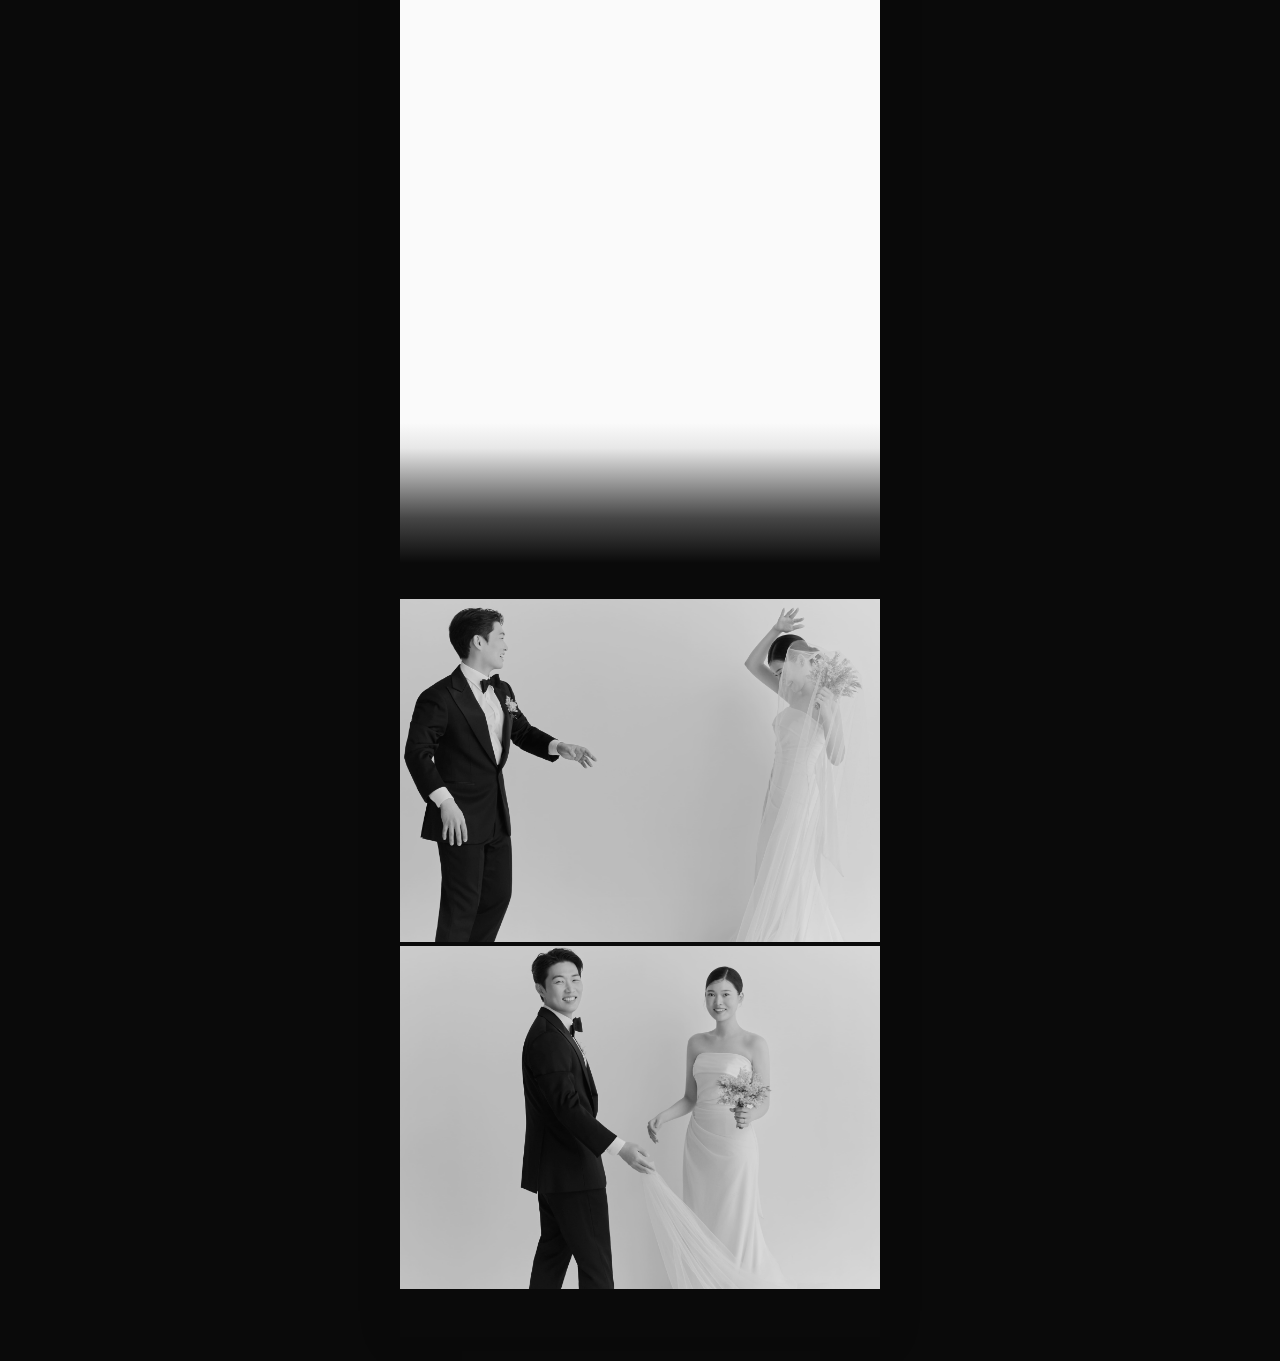
==== commit 9aeb96c8: "Remove open chat guidance text, update button label" ====
--- a/index.html
+++ b/index.html
@@ -263,8 +263,7 @@
         <div class="info-block__body">
           <p>대전 KAIST 본원에서 셔틀버스를 운행합니다. 셔틀버스 이용을 원하시는 분은 신랑·신부에게 연락해 주시기 바랍니다.</p>
           <p class="info-block__en">A shuttle bus will be available from KAIST Daejeon campus to the wedding venue. If you would like to use the shuttle bus, please contact the bride or groom in advance.</p>
-          <p>버스 탑승을 희망하시는 분은 아래 카카오톡 오픈채팅방으로 들어와 주세요.</p>
-          <a class="btn btn--openchat" href="https://open.kakao.com/o/gzjnqNKi" target="_blank" rel="noopener"><img src="assets/images/kakao-icon.svg" alt="" aria-hidden="true">카카오톡 오픈채팅 참여하기</a>
+          <a class="btn btn--openchat" href="https://open.kakao.com/o/gzjnqNKi" target="_blank" rel="noopener"><img src="assets/images/kakao-icon.svg" alt="" aria-hidden="true">셔틀버스 탑승을 위한 카카오톡 오픈채팅 참여하기</a>
         </div>
       </div>
     </div>
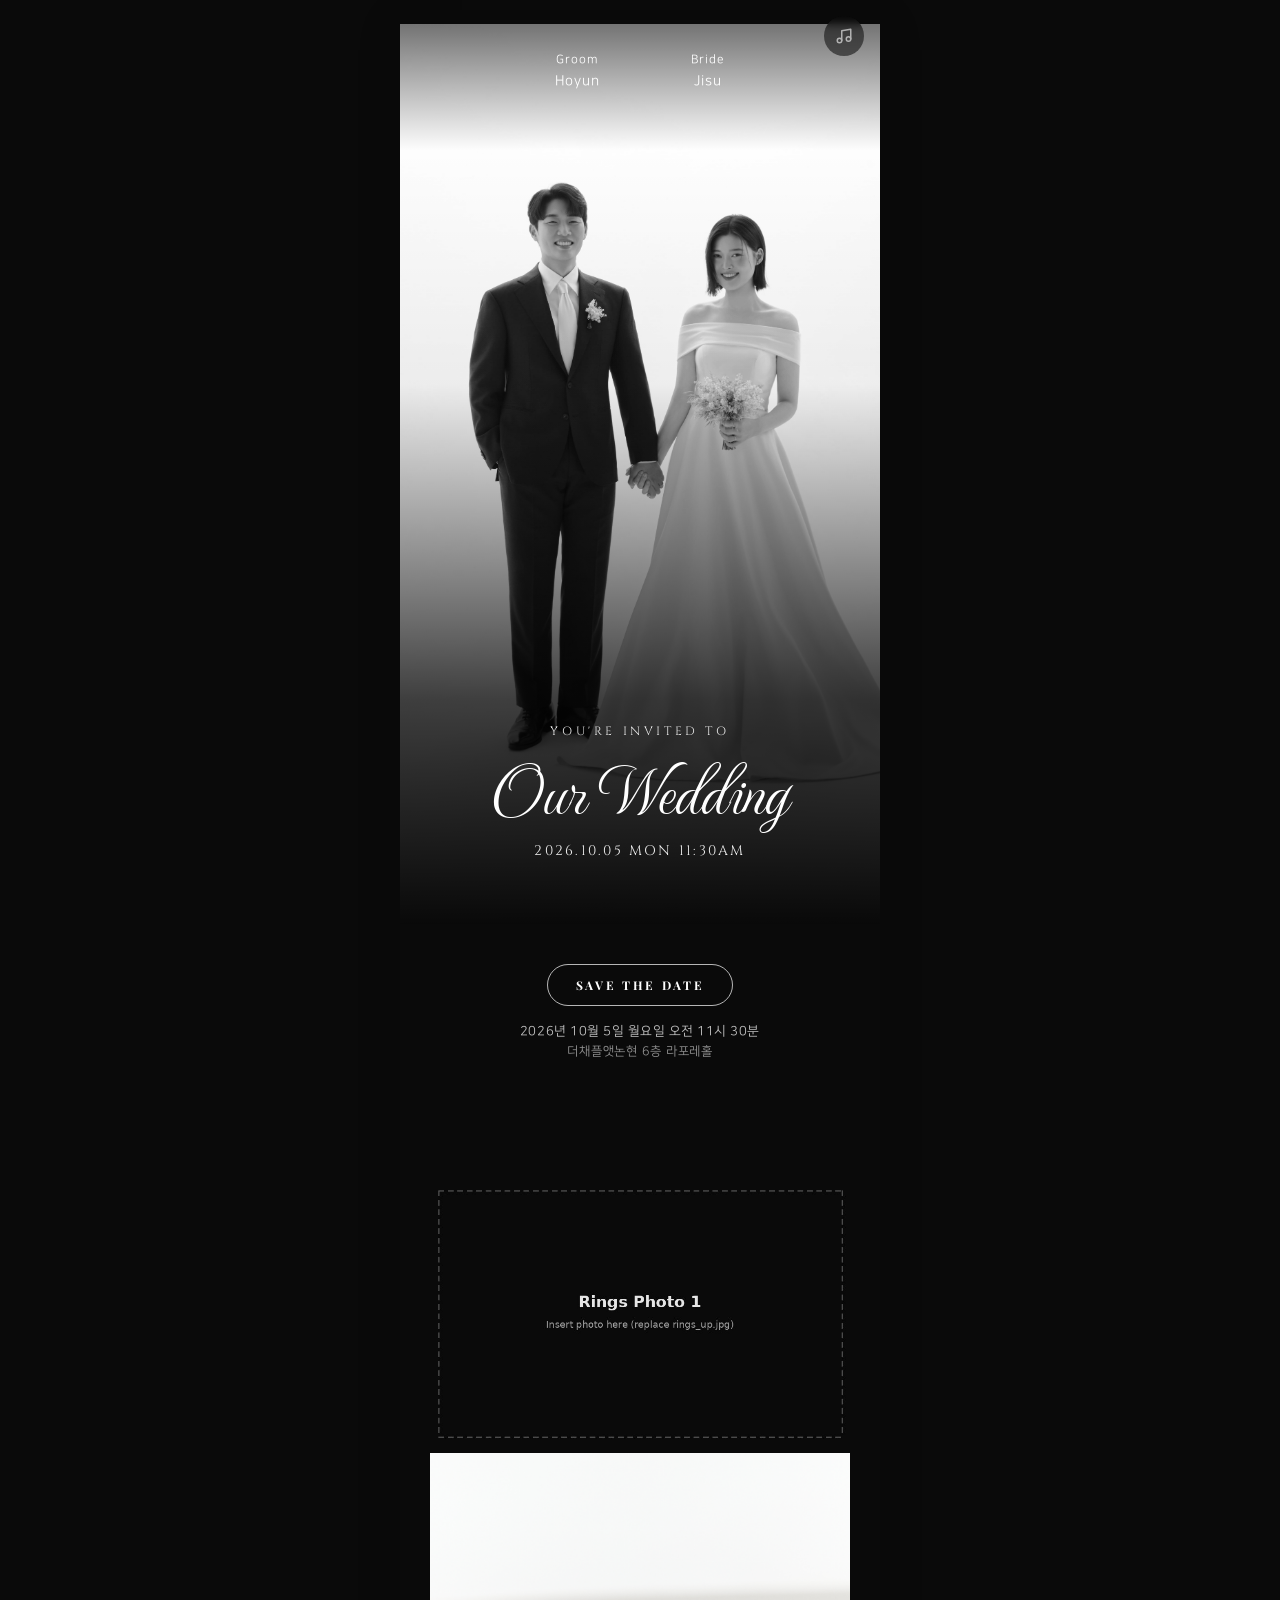
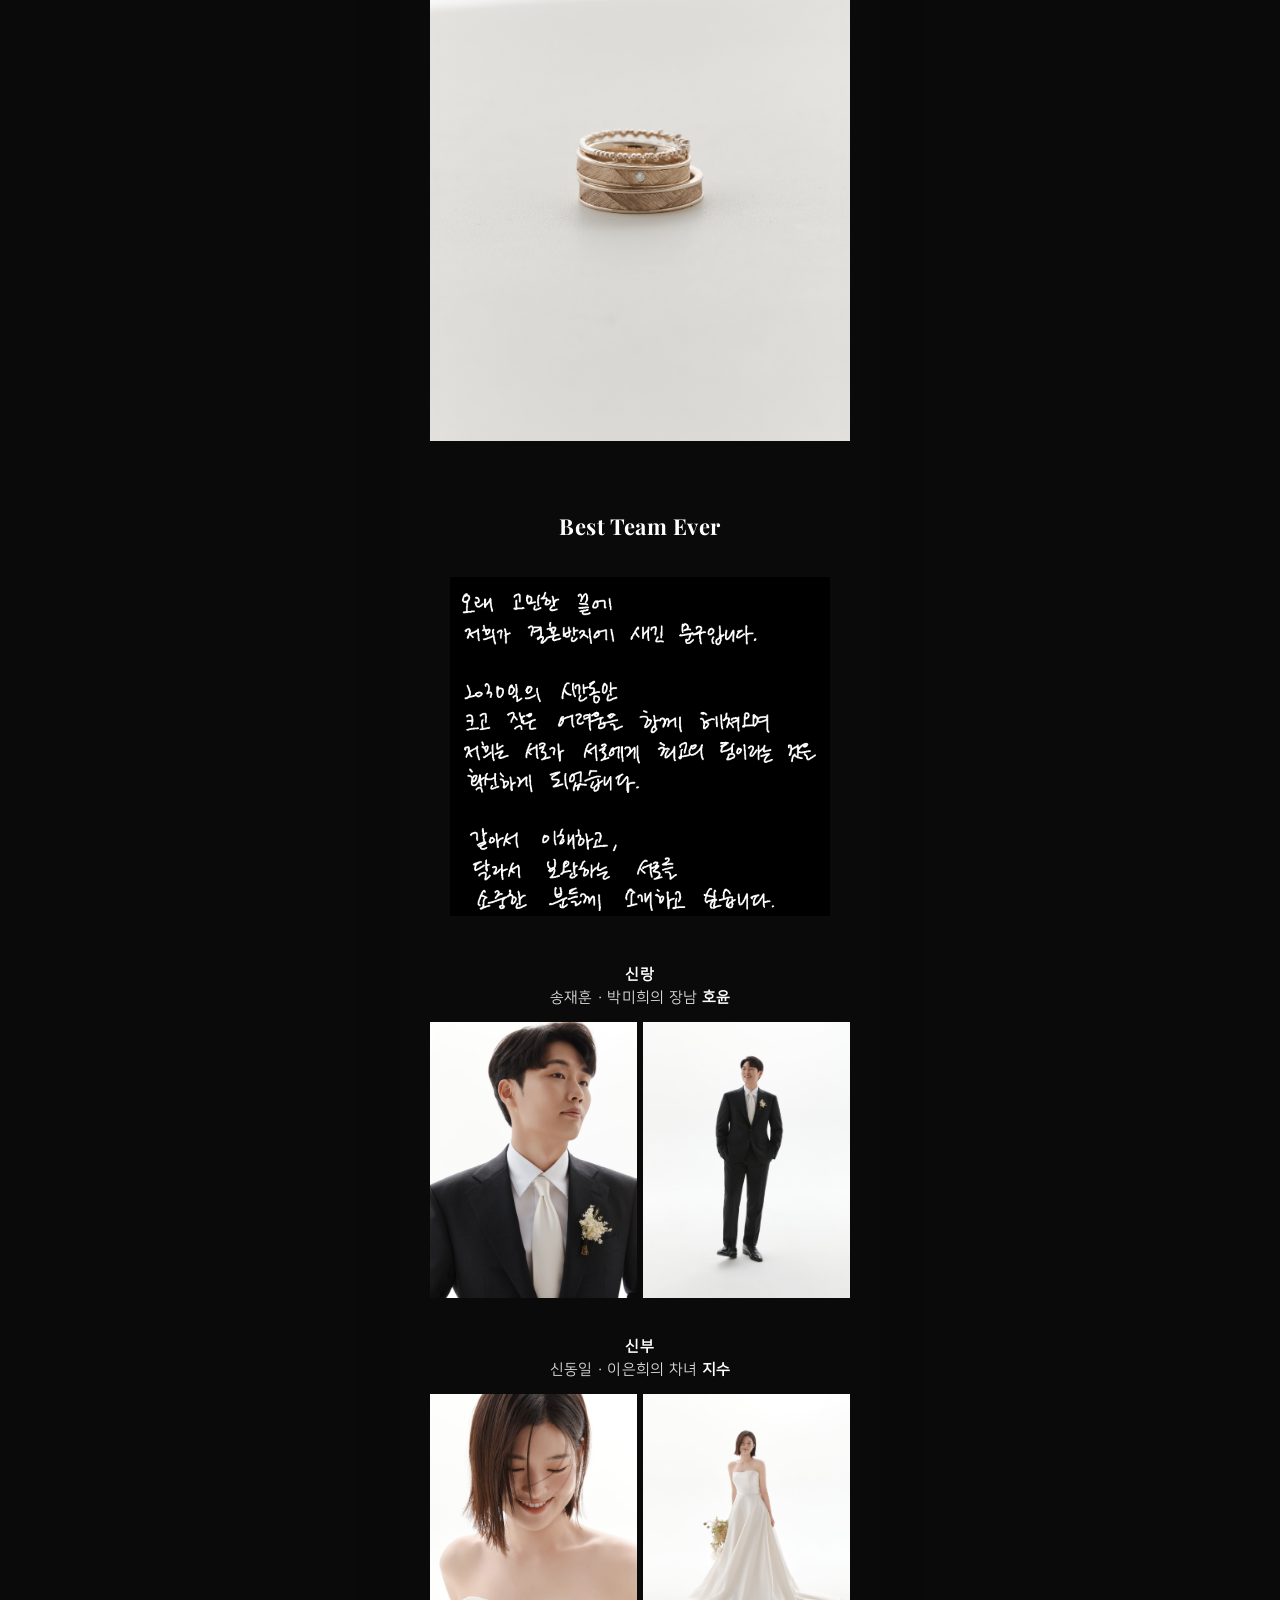
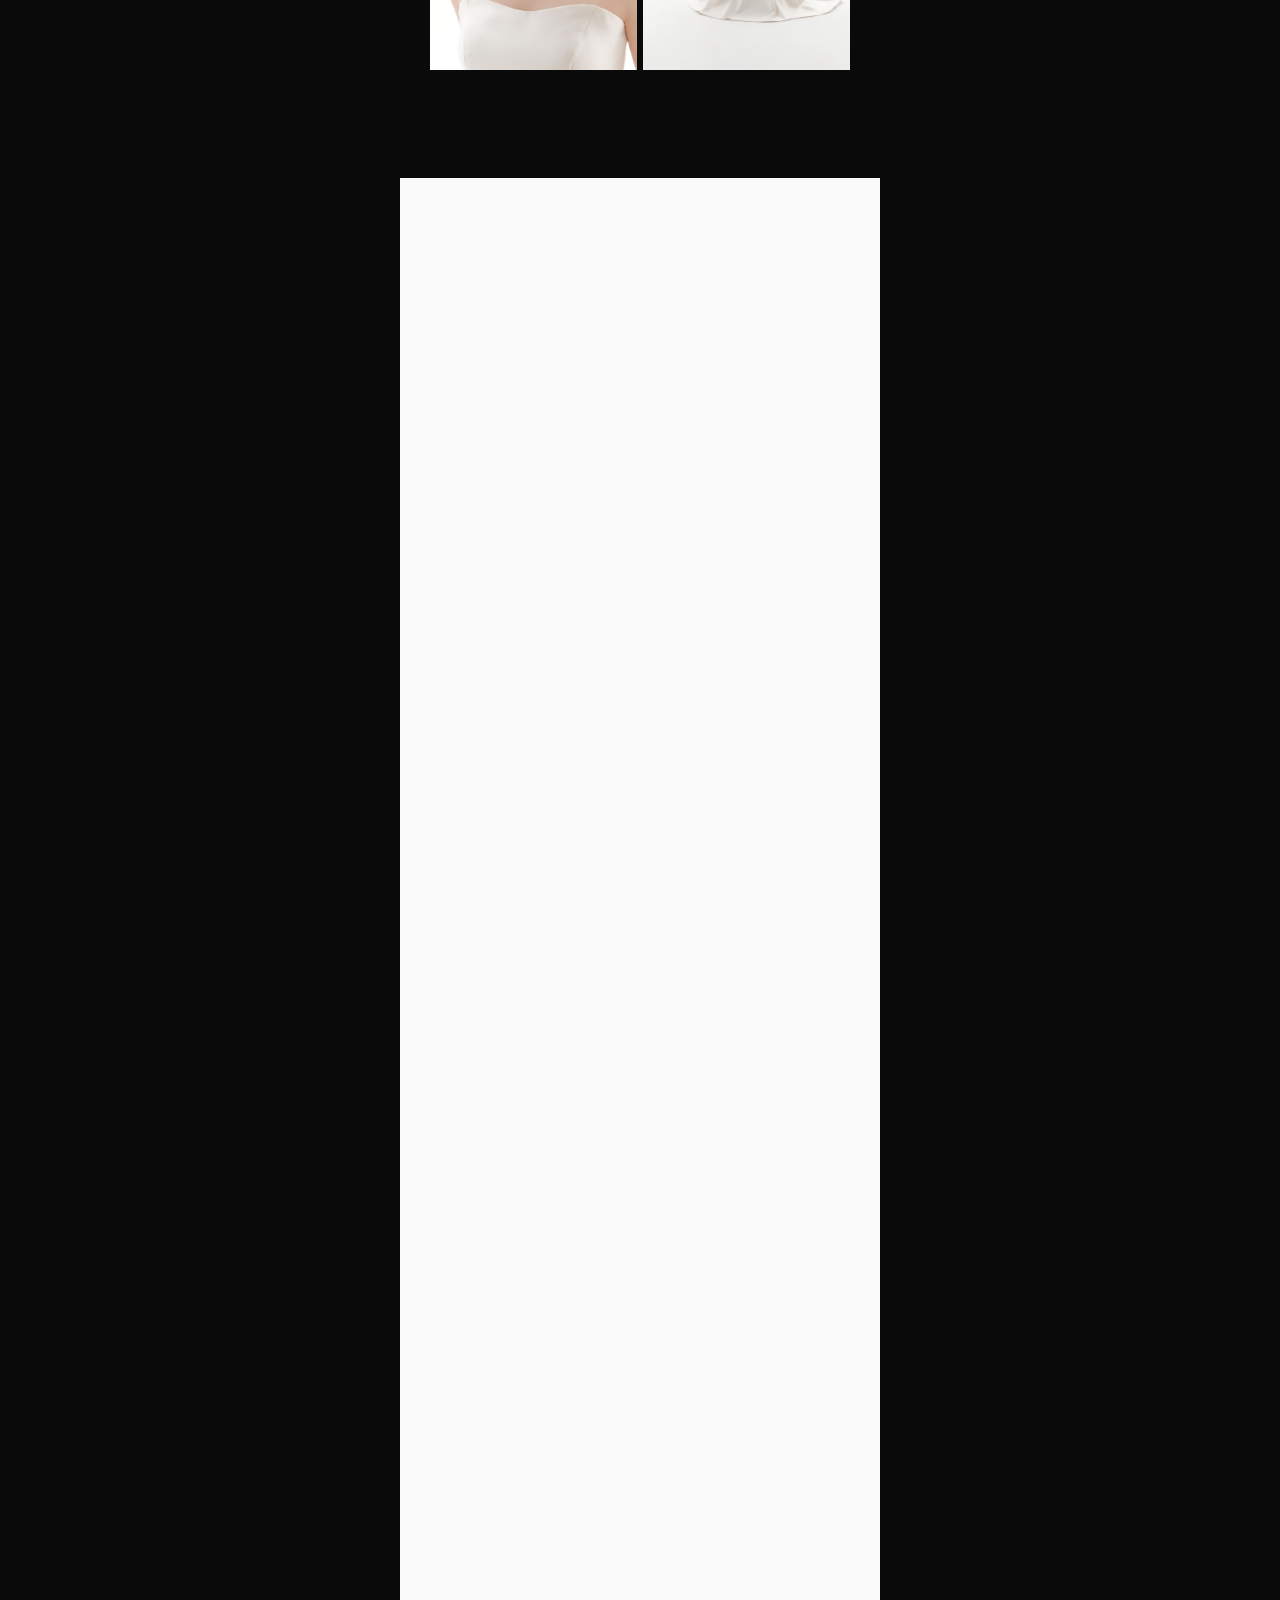
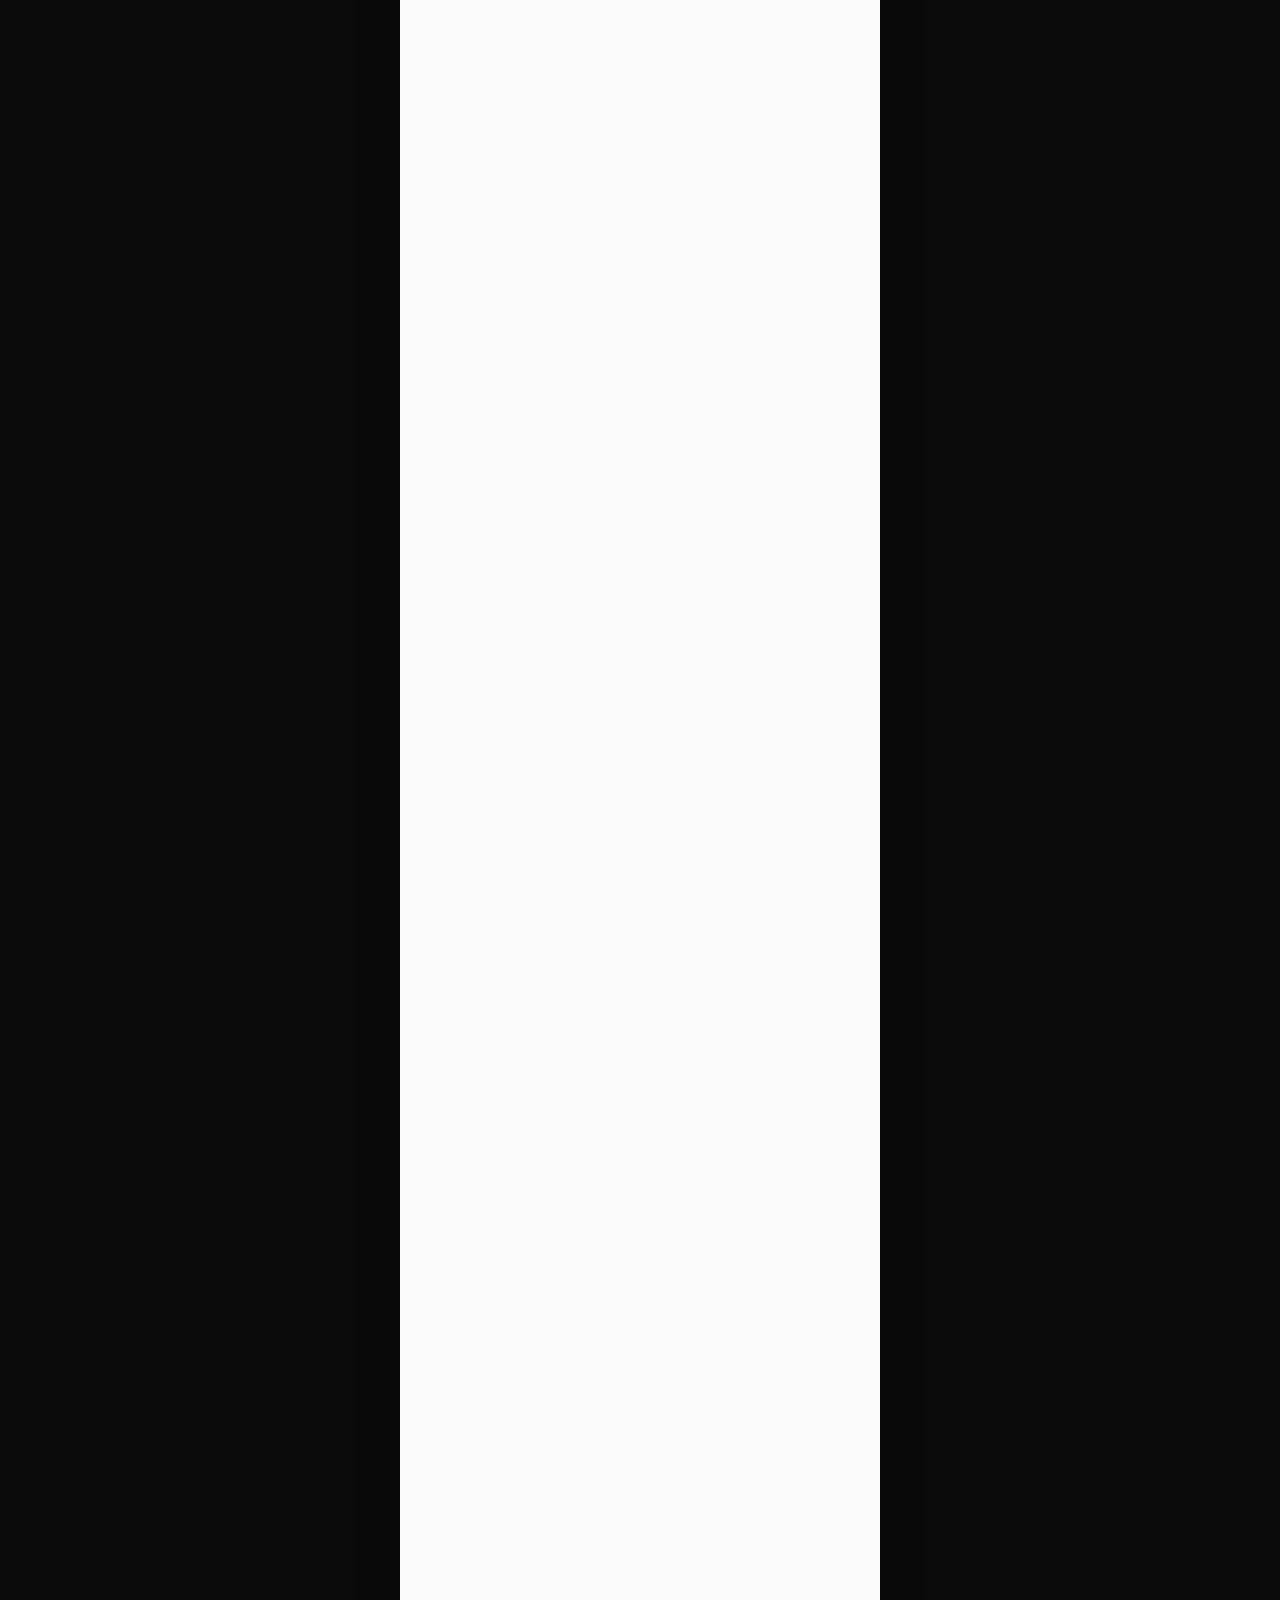
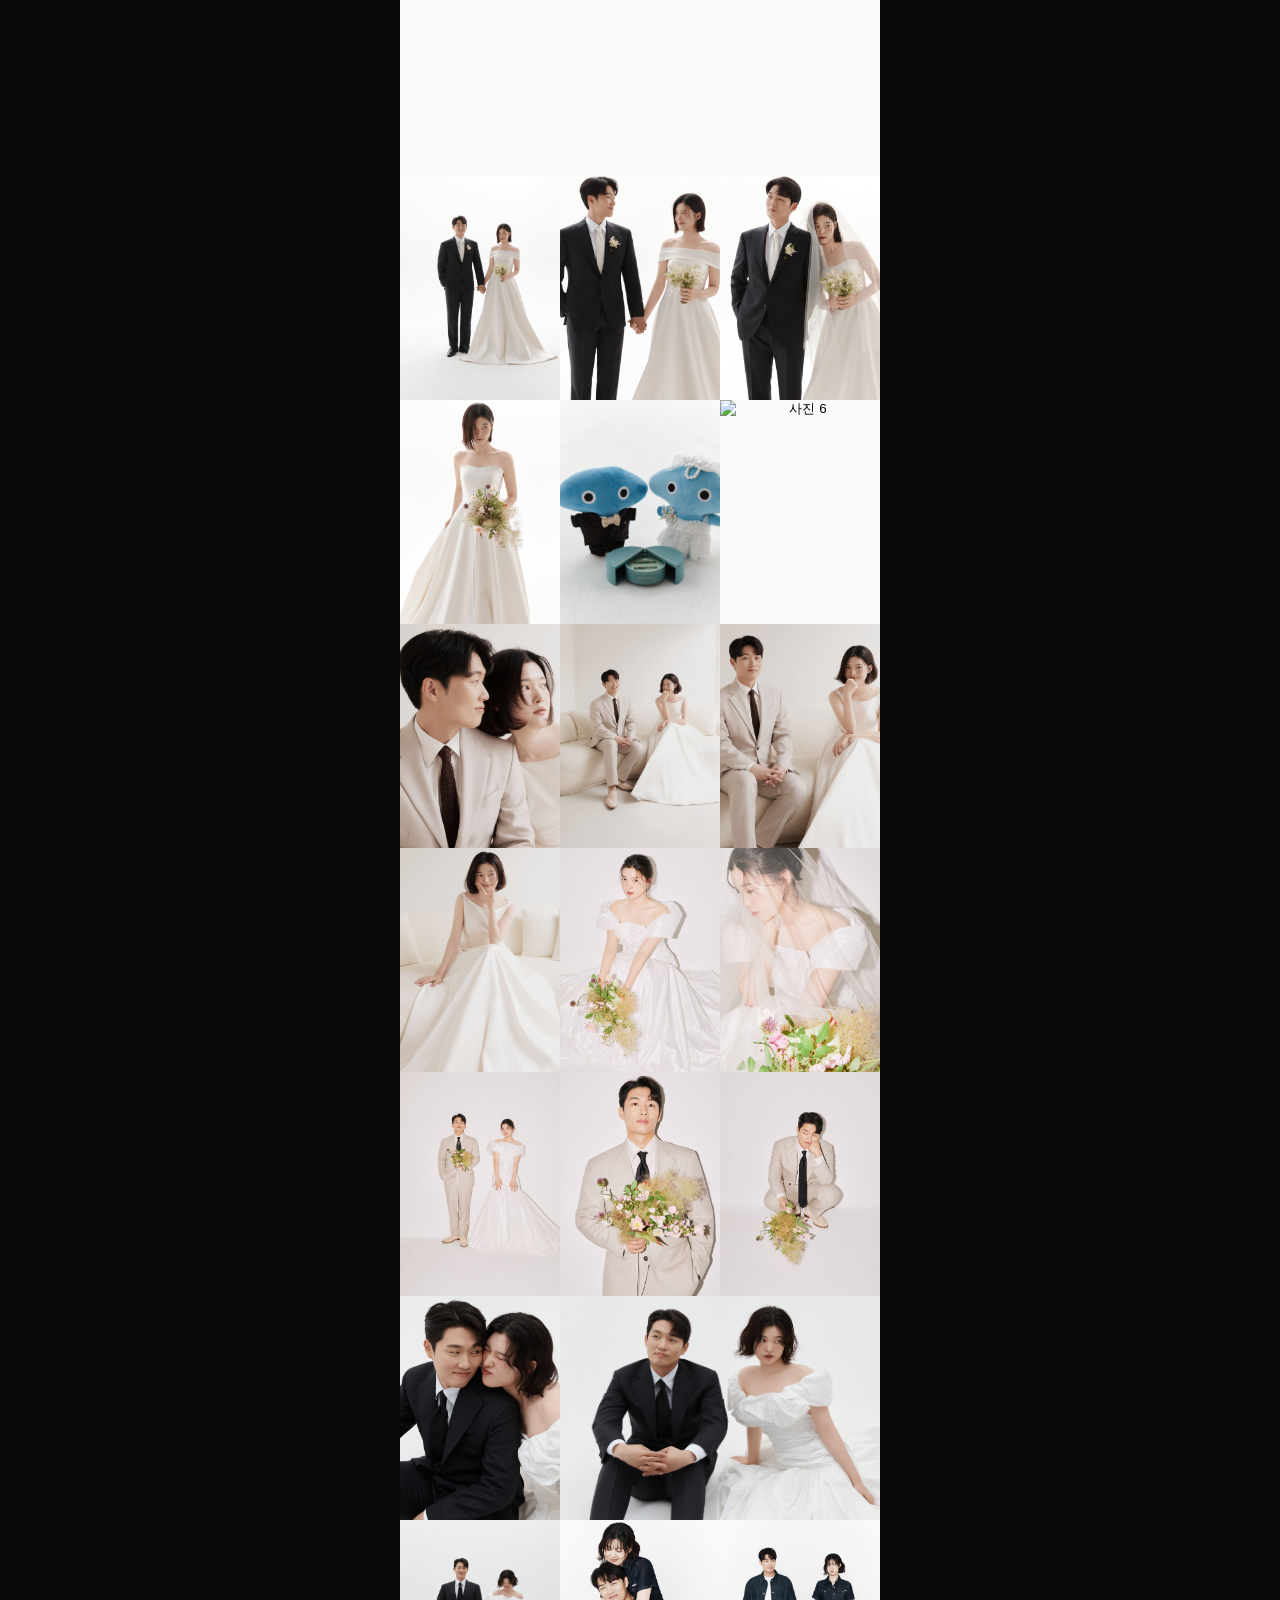
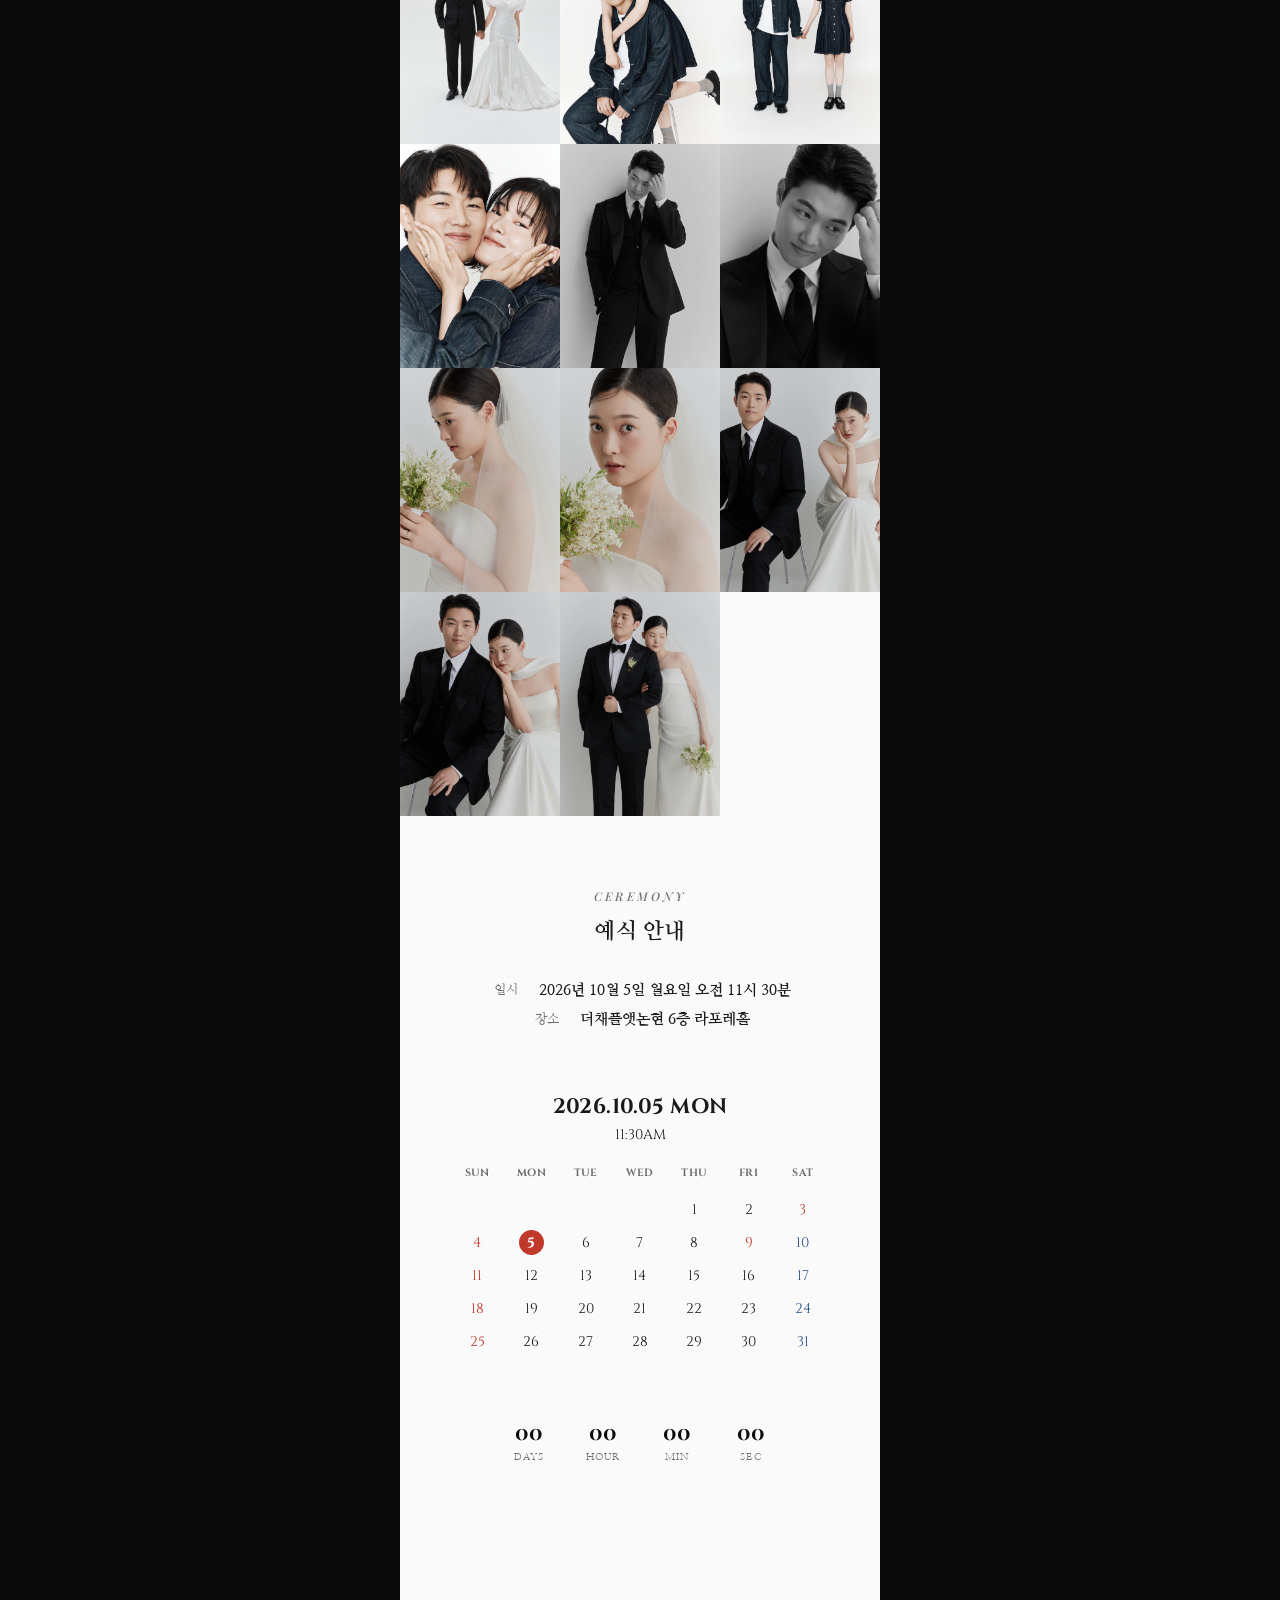
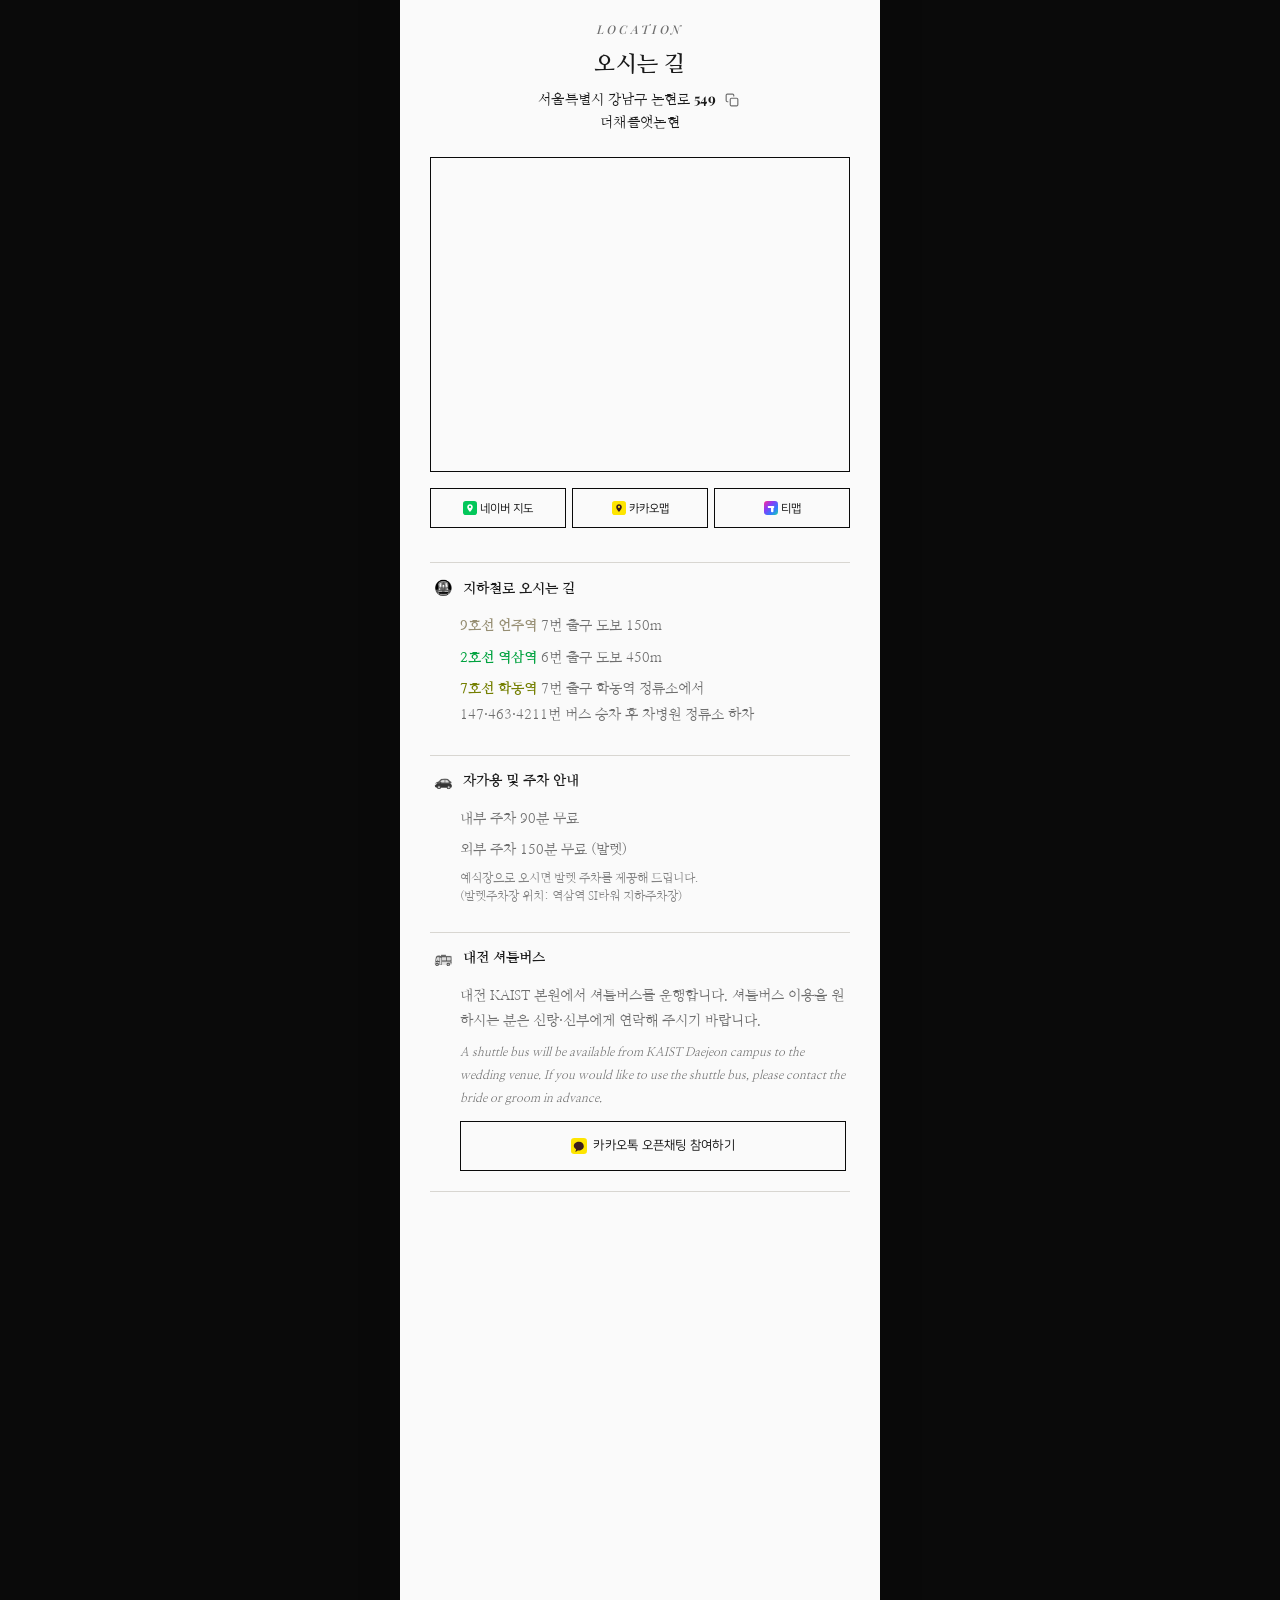
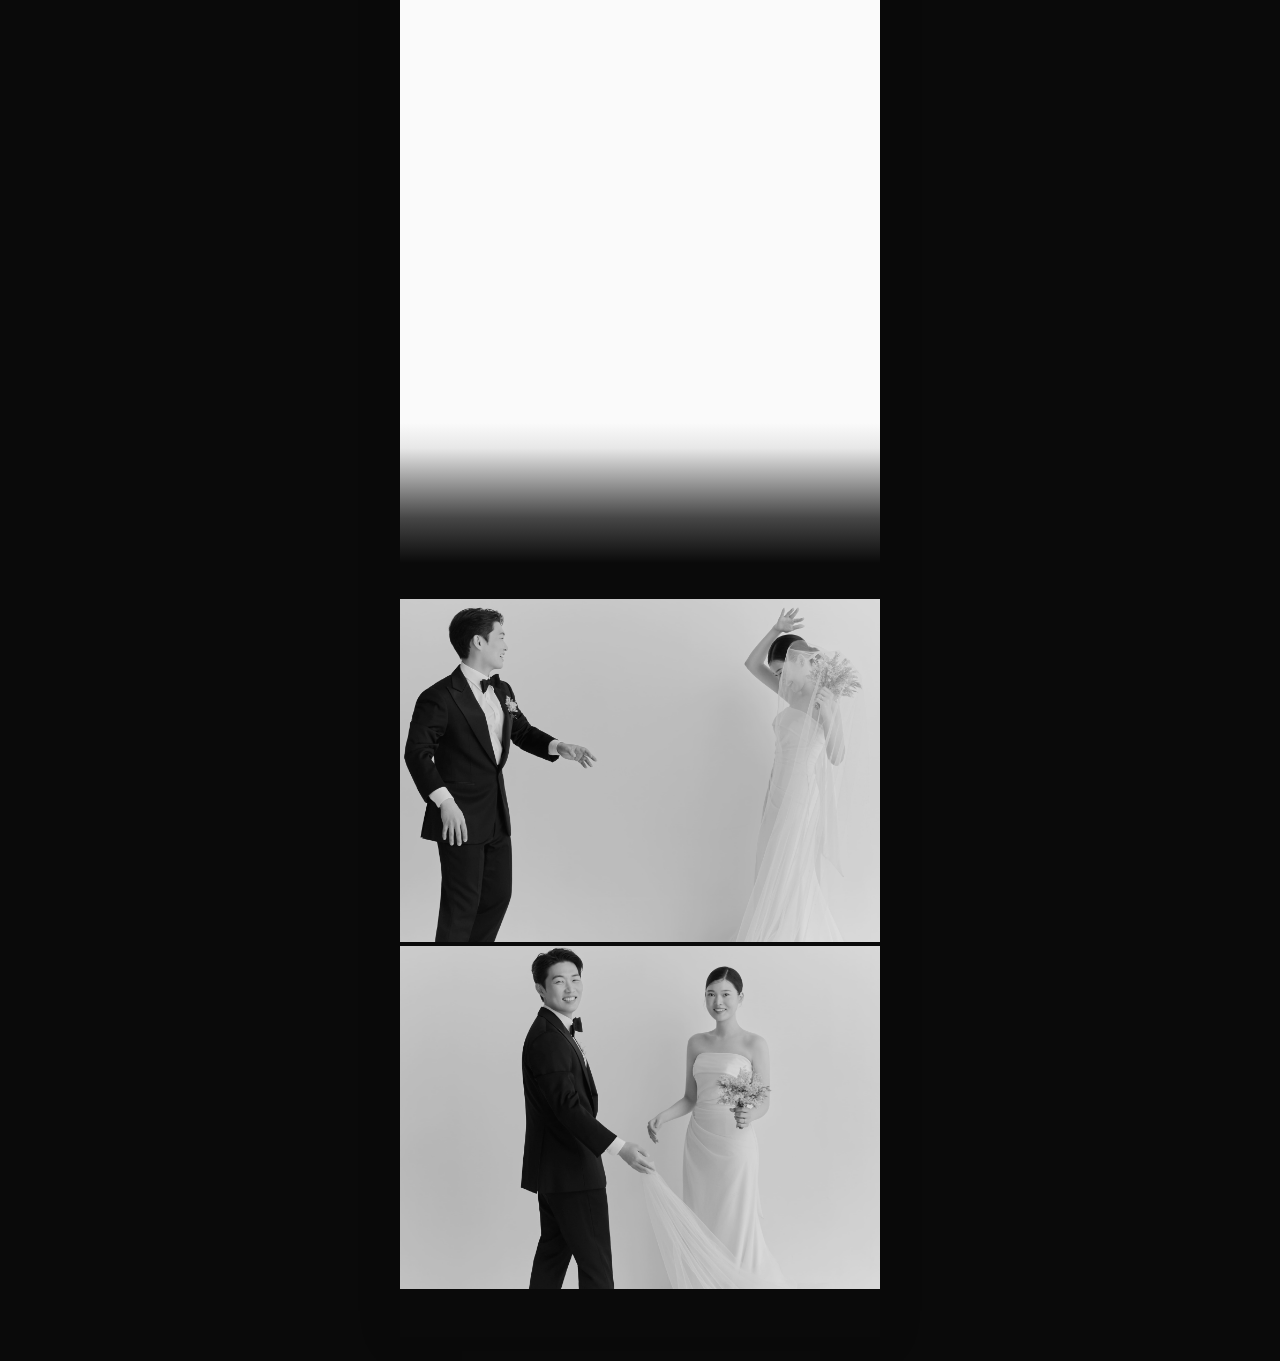
==== commit 9eaf77c8: "Shorten open chat button label to fit on one line" ====
--- a/index.html
+++ b/index.html
@@ -263,7 +263,7 @@
         <div class="info-block__body">
           <p>대전 KAIST 본원에서 셔틀버스를 운행합니다. 셔틀버스 이용을 원하시는 분은 신랑·신부에게 연락해 주시기 바랍니다.</p>
           <p class="info-block__en">A shuttle bus will be available from KAIST Daejeon campus to the wedding venue. If you would like to use the shuttle bus, please contact the bride or groom in advance.</p>
-          <a class="btn btn--openchat" href="https://open.kakao.com/o/gzjnqNKi" target="_blank" rel="noopener"><img src="assets/images/kakao-icon.svg" alt="" aria-hidden="true">셔틀버스 탑승을 위한 카카오톡 오픈채팅 참여하기</a>
+          <a class="btn btn--openchat" href="https://open.kakao.com/o/gzjnqNKi" target="_blank" rel="noopener"><img src="assets/images/kakao-icon.svg" alt="" aria-hidden="true">카카오톡 오픈채팅 참여하기</a>
         </div>
       </div>
     </div>
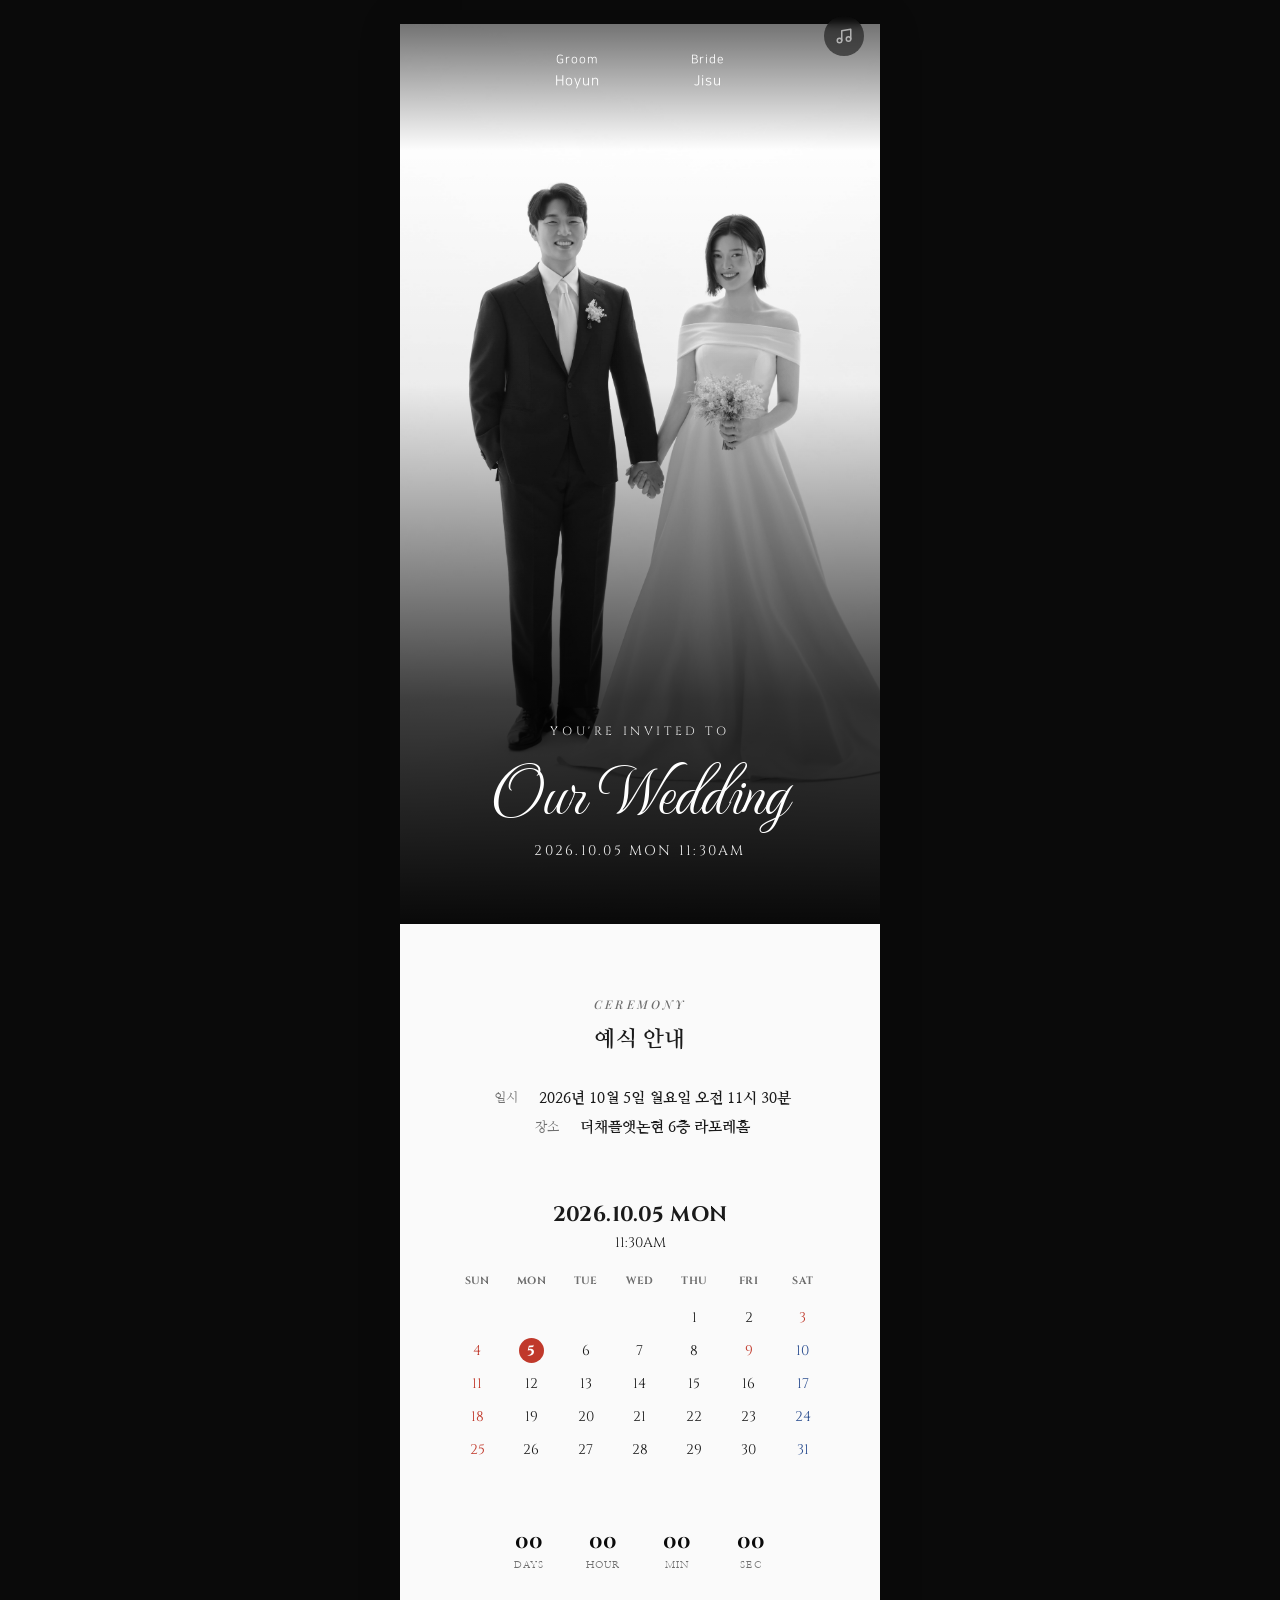
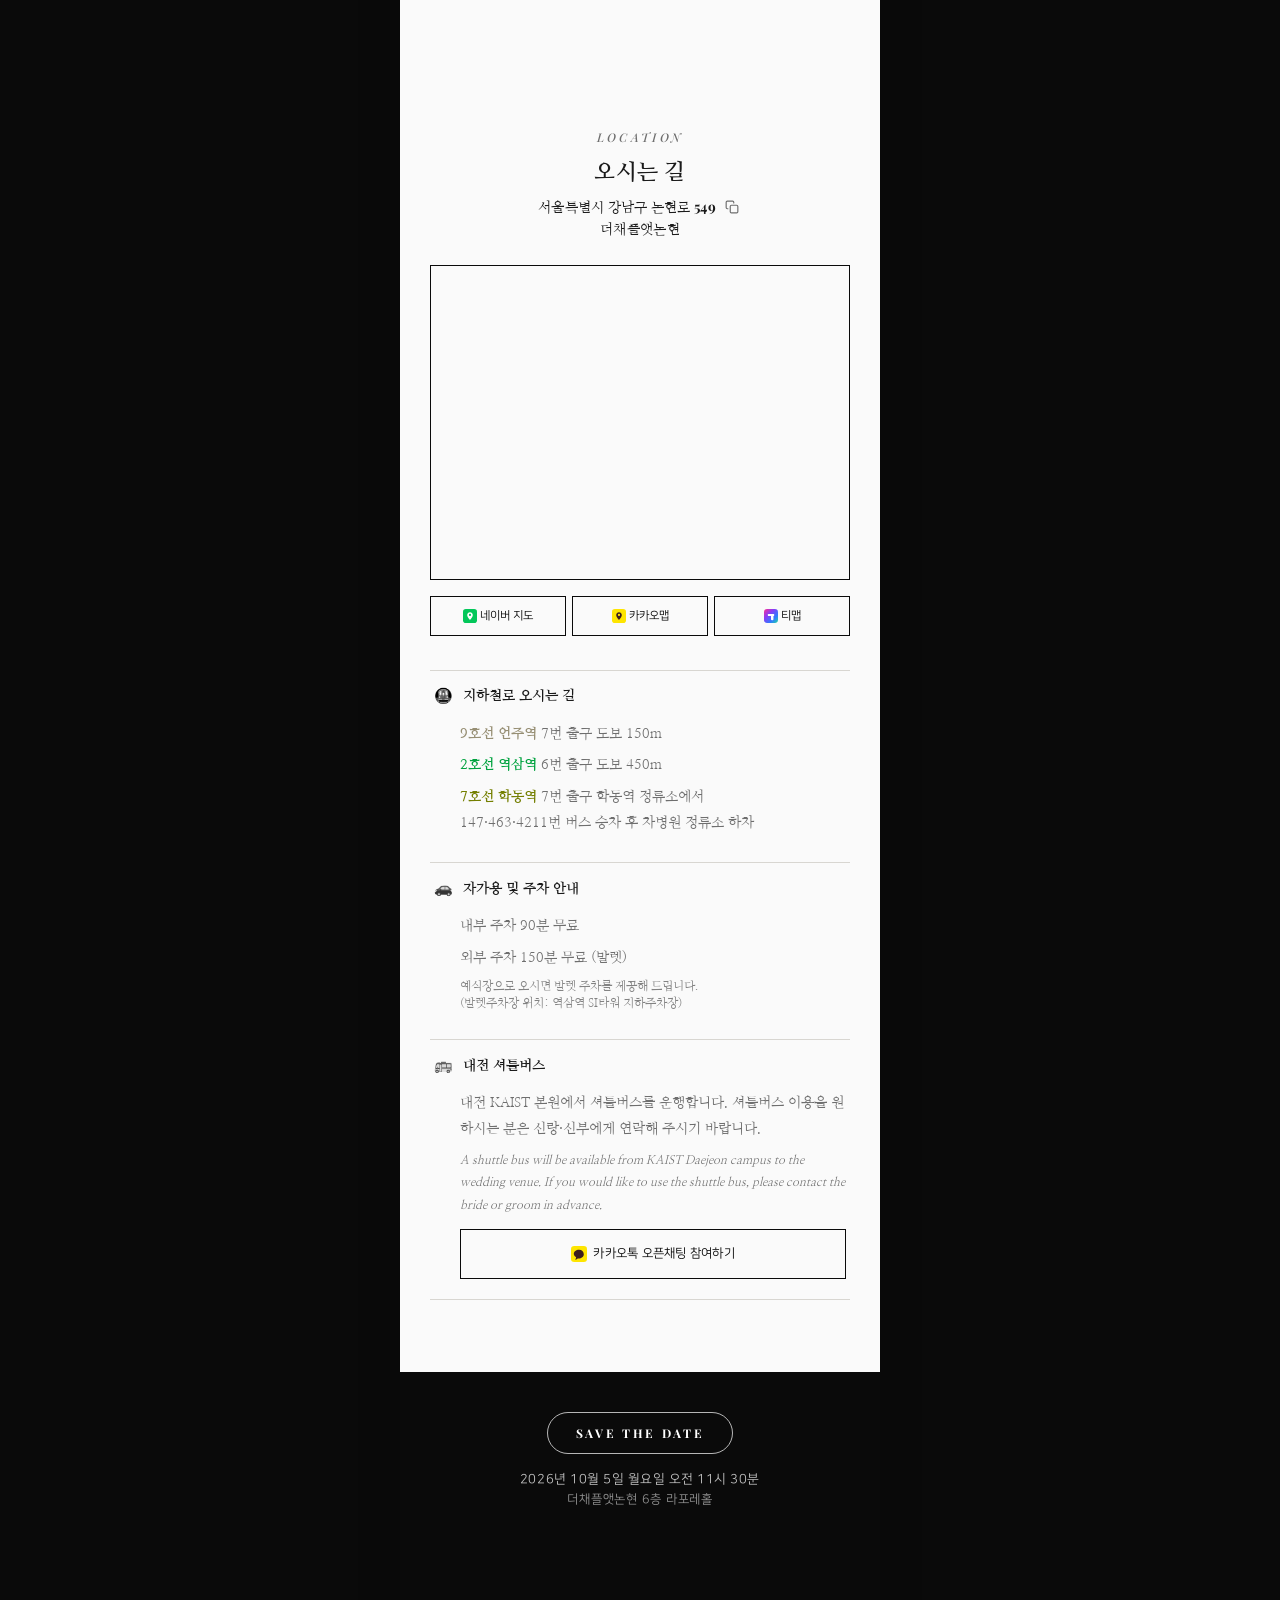
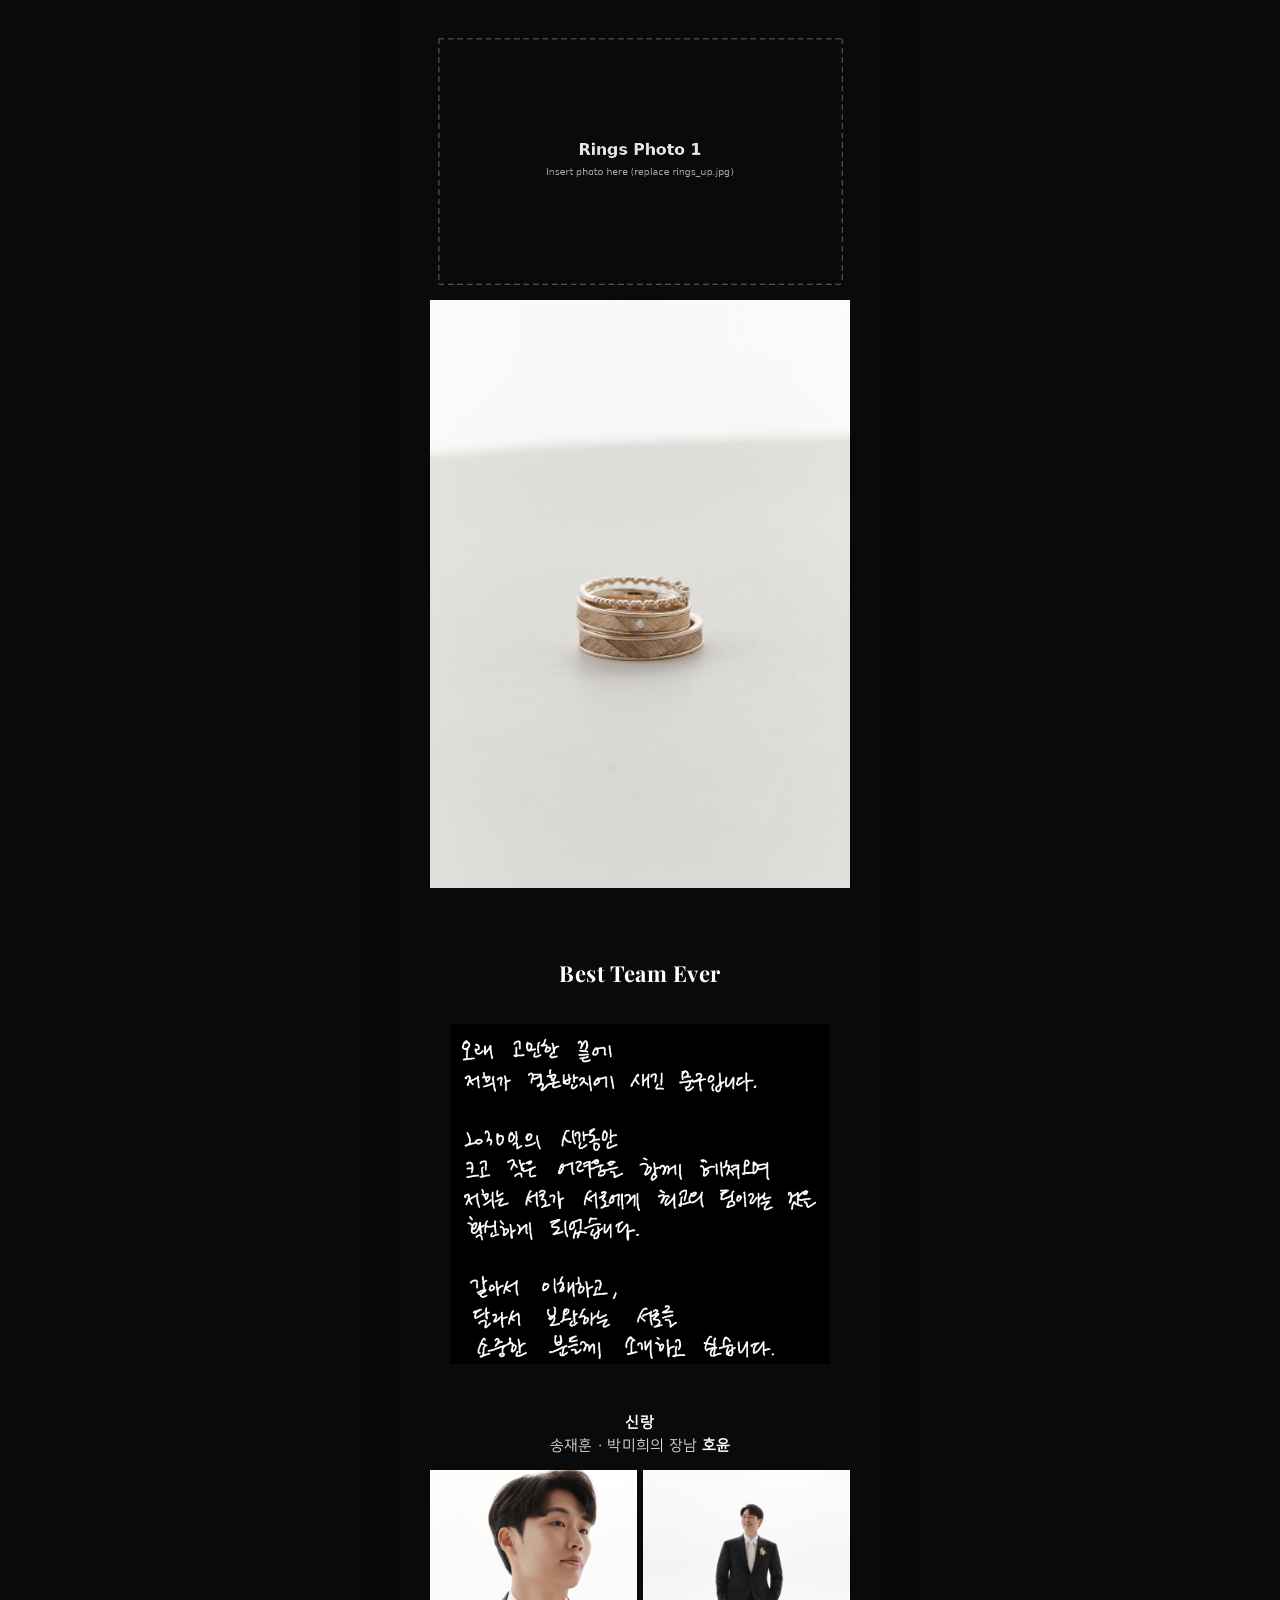
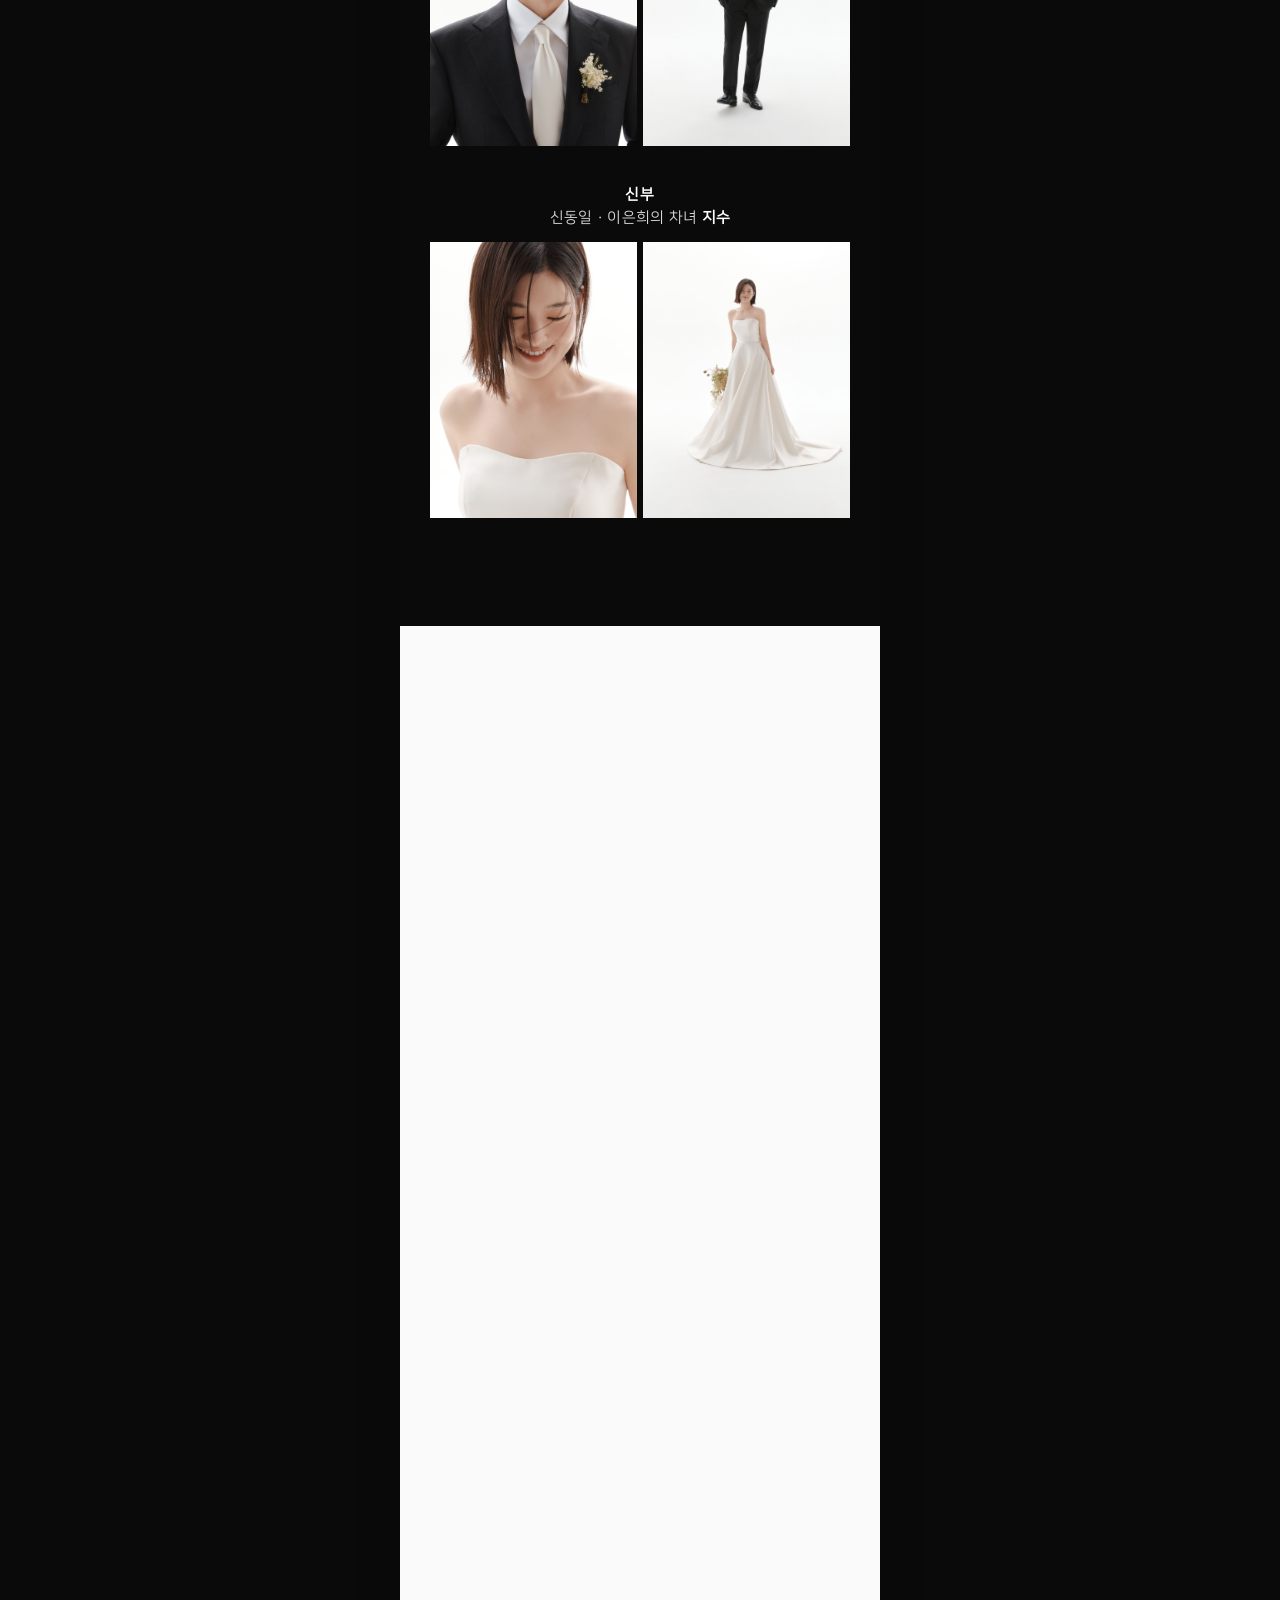
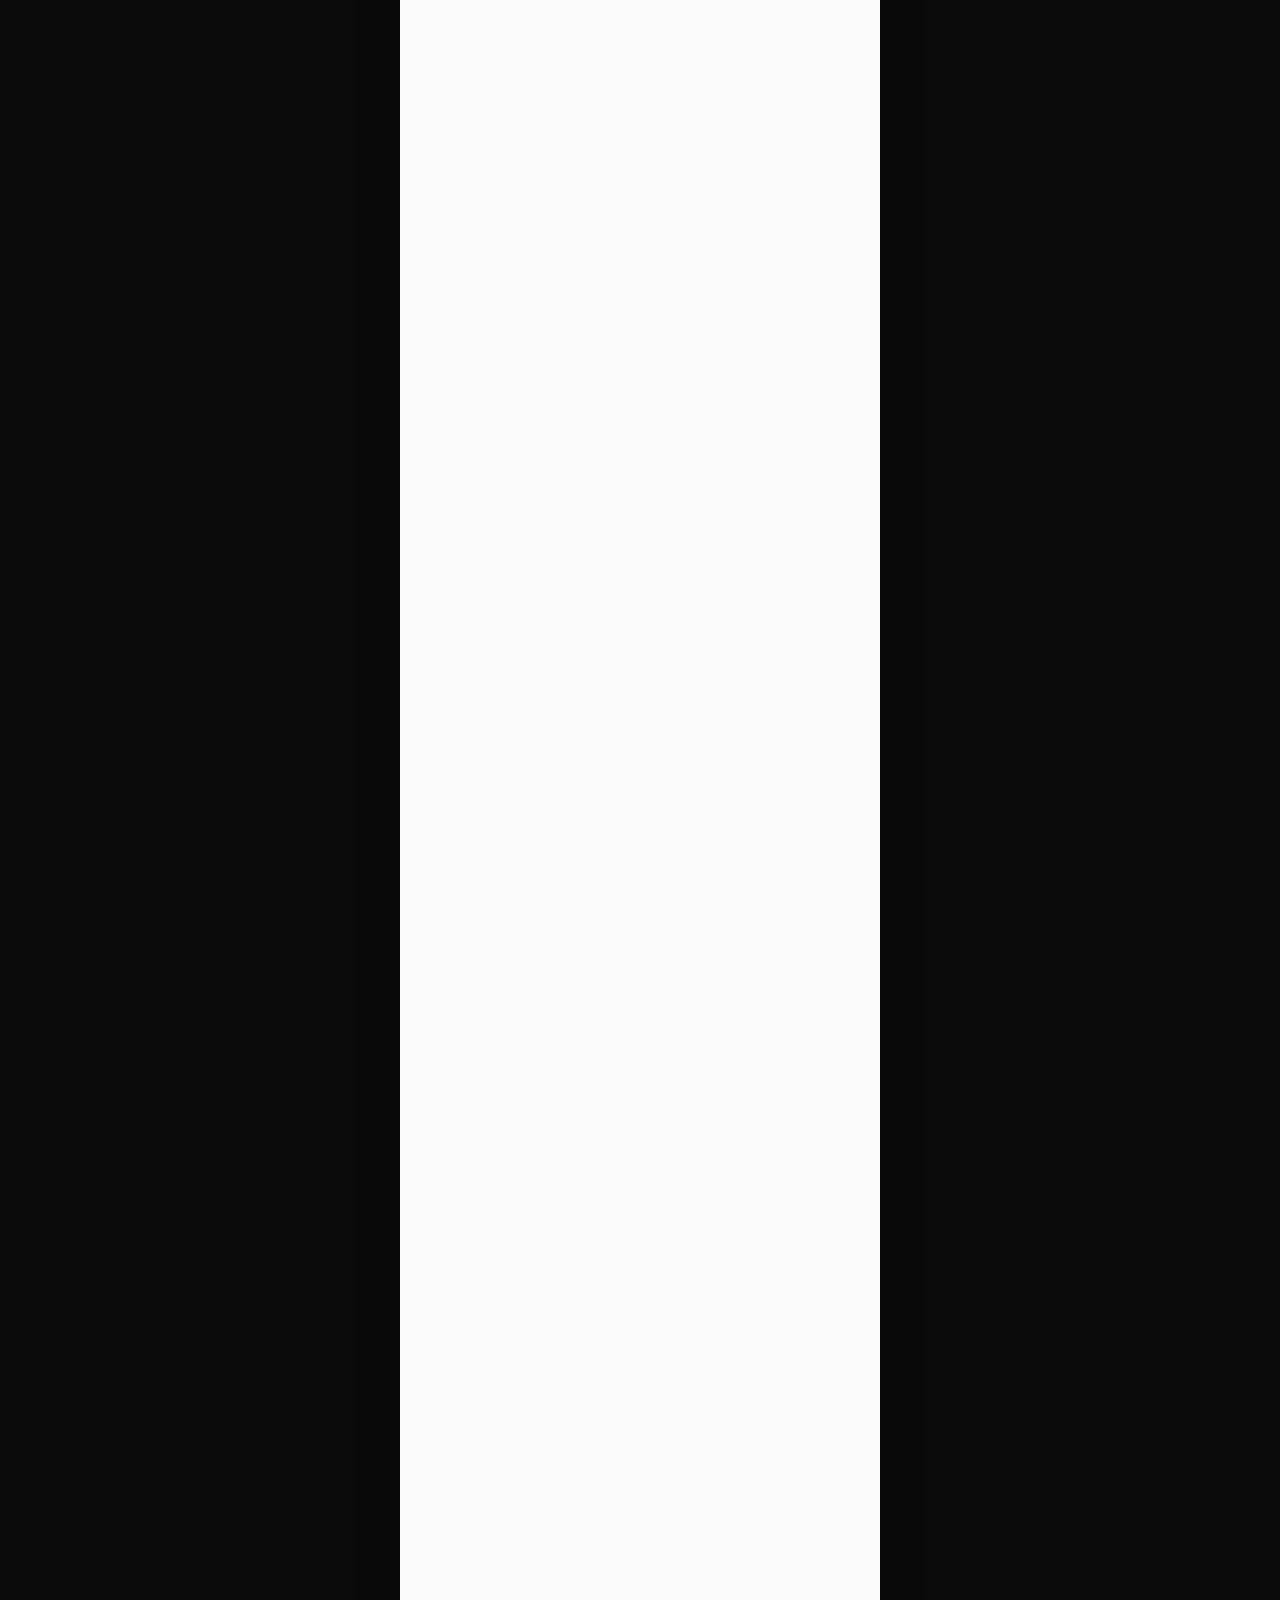
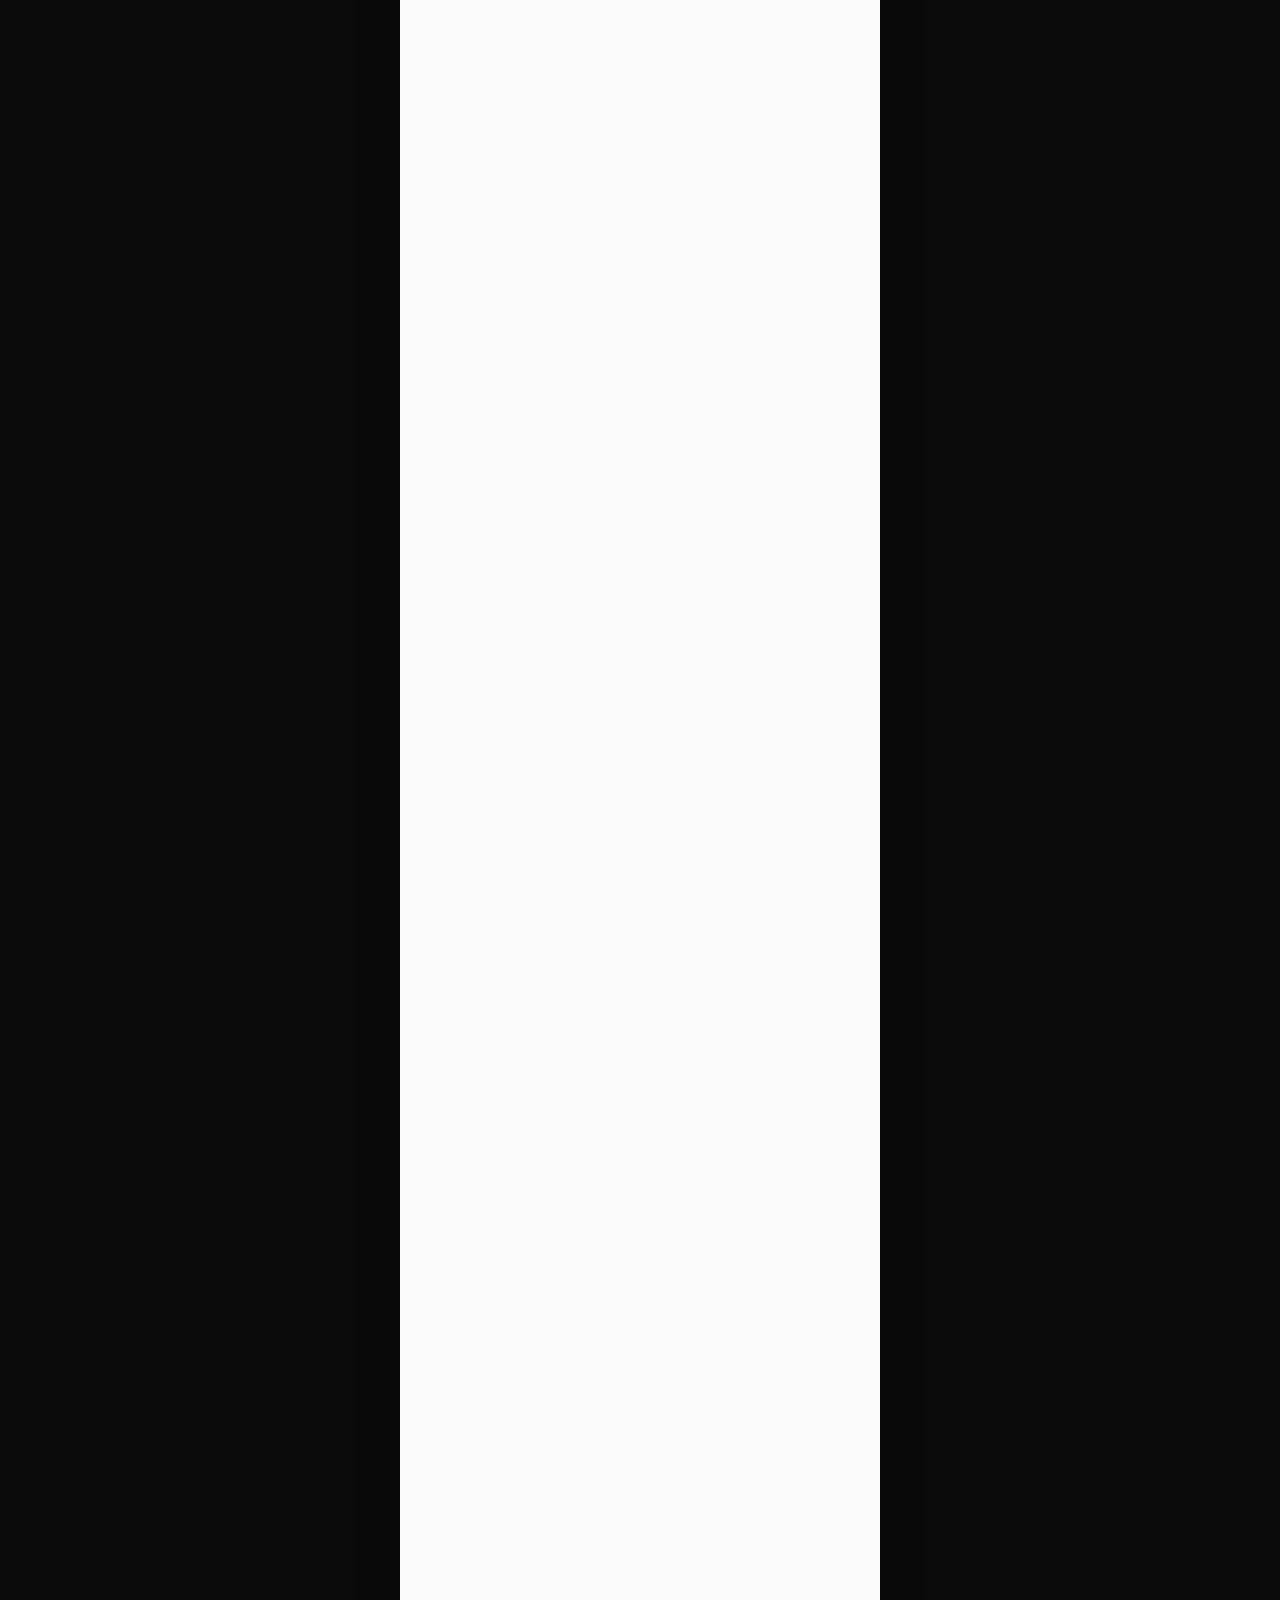
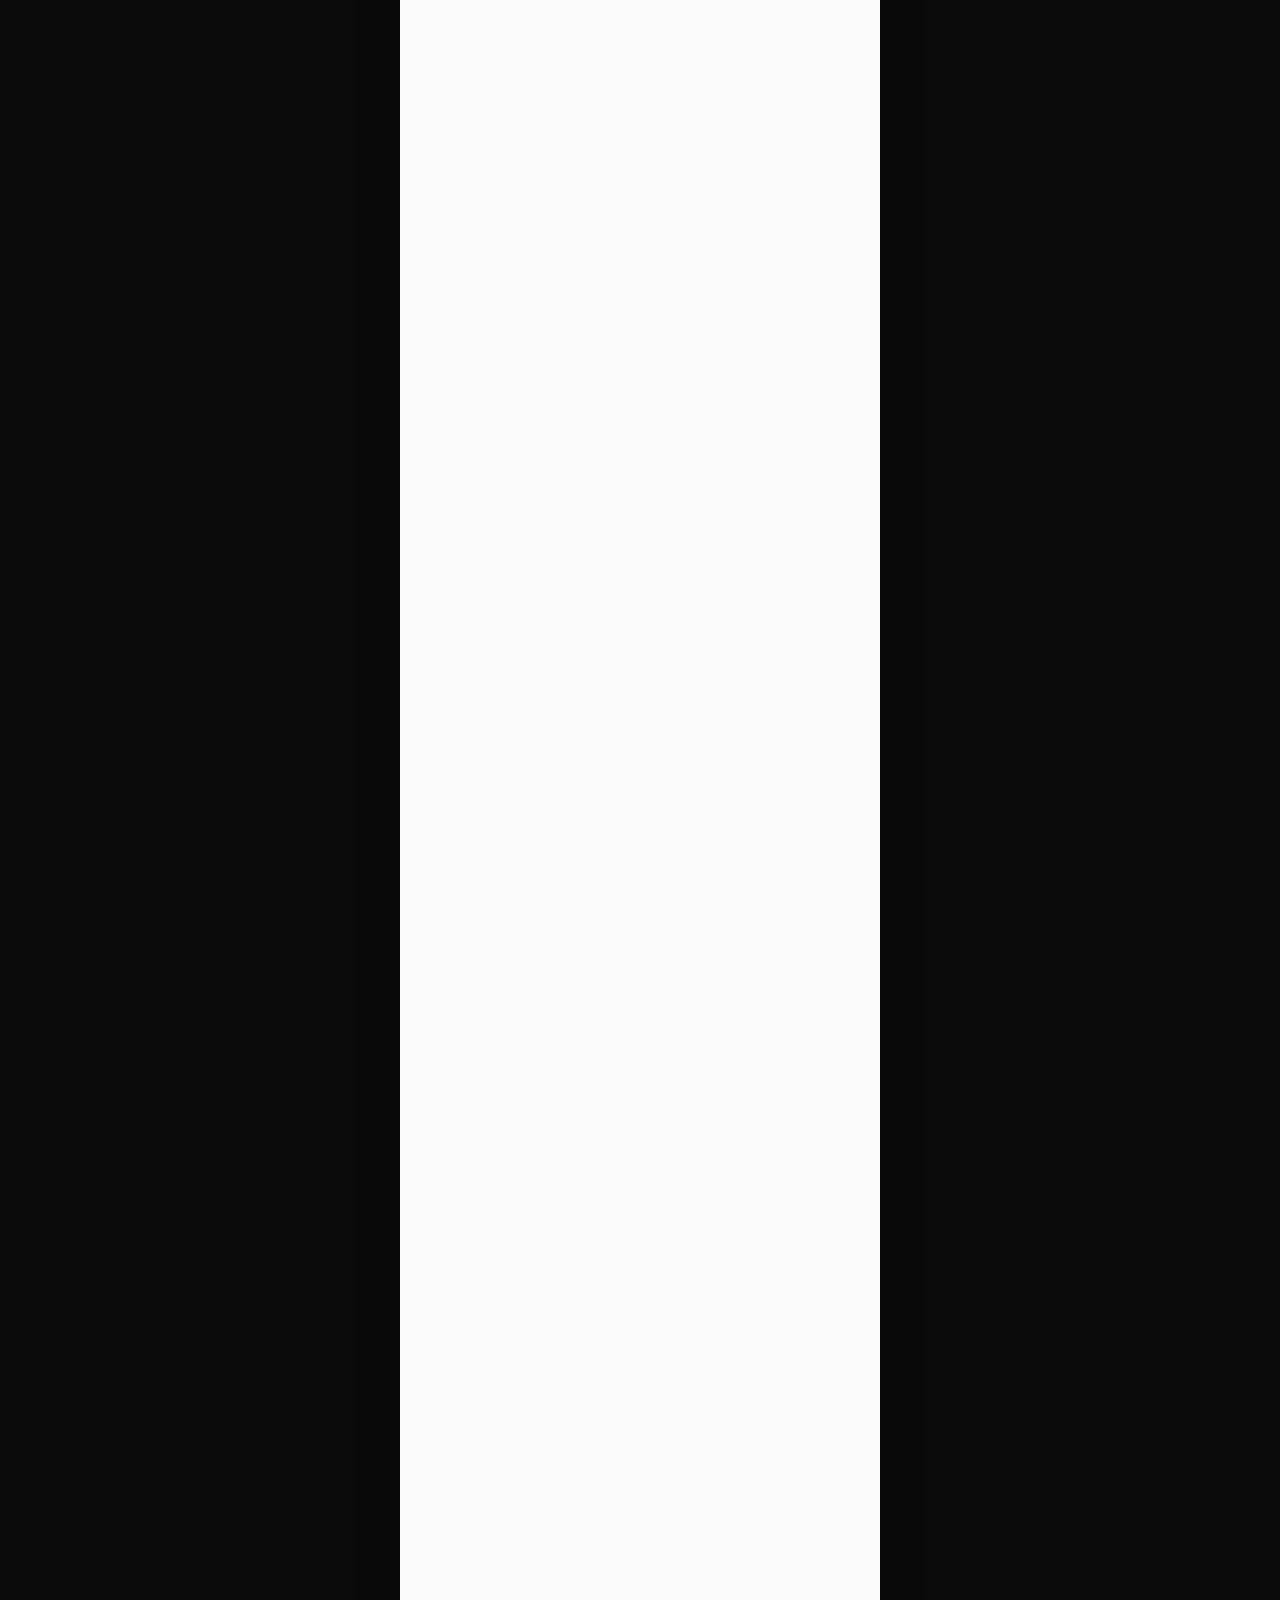
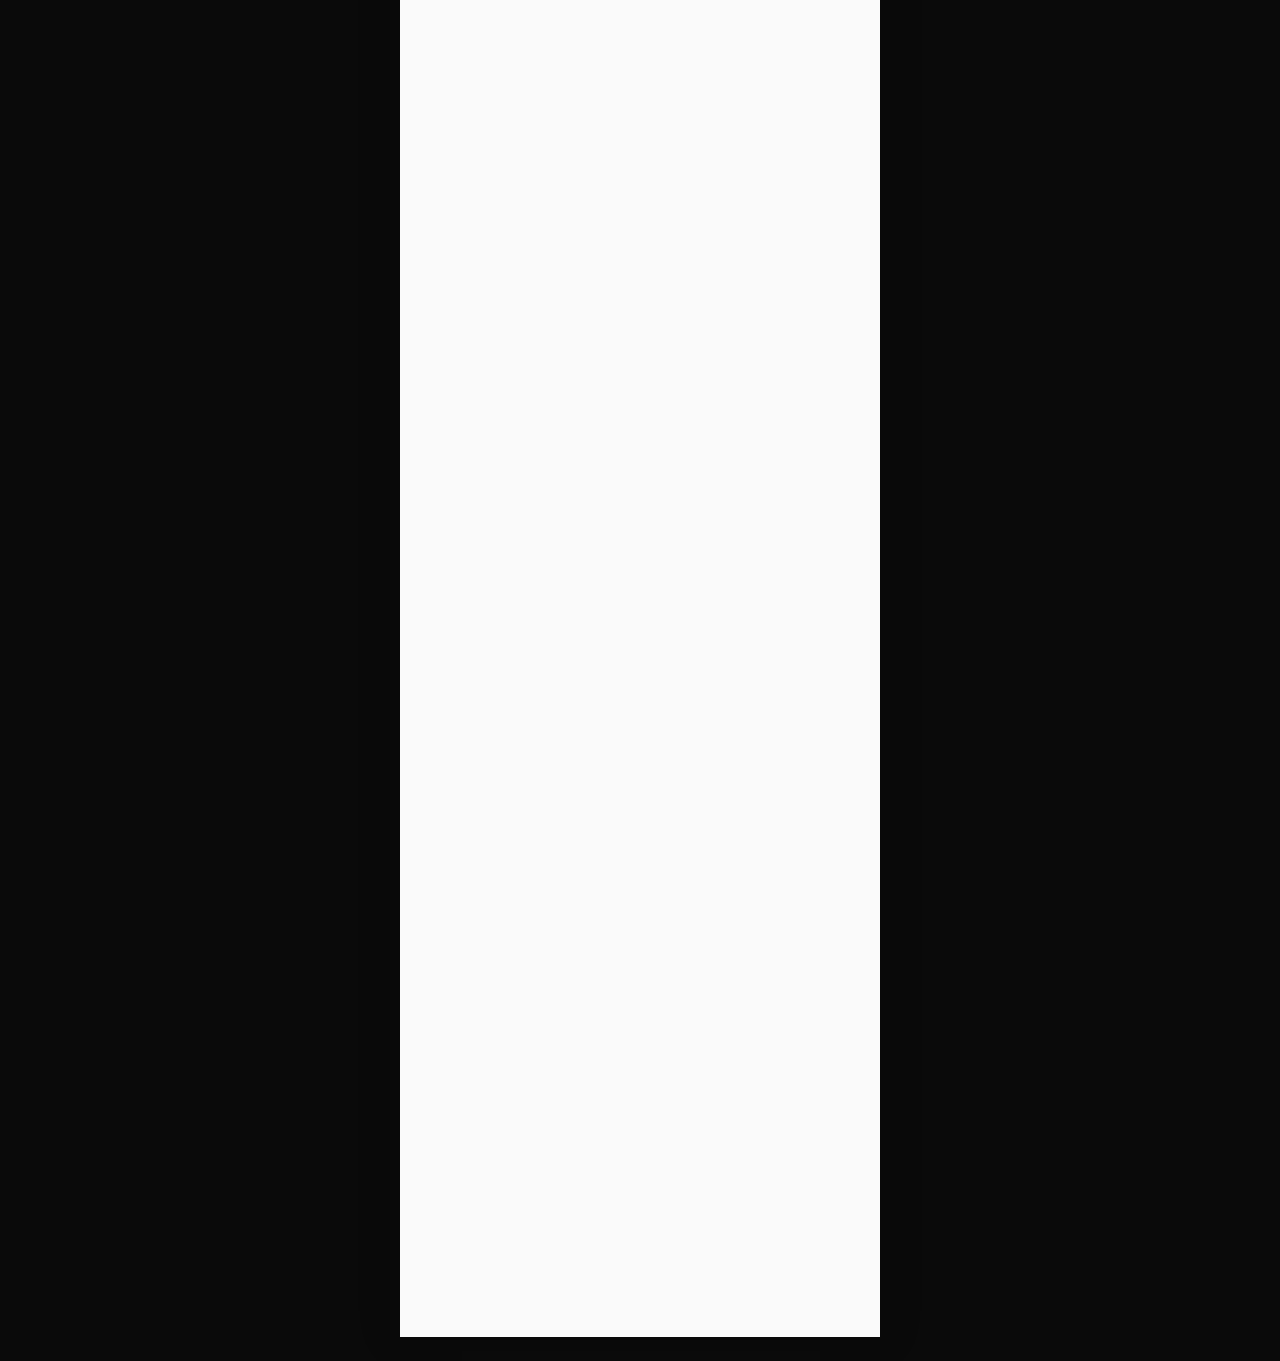
==== commit 748d11cb: "Auto-reorder Ceremony and Location sections after 2026-10-01 KST From 2026-10-01T00:00:00+09:00 onwa" ====
--- a/index.html
+++ b/index.html
@@ -208,7 +208,7 @@
   </section>
 
   <!-- 5. Location -->
-  <section class="section location" data-reveal>
+  <section class="section location" id="location" data-reveal>
     <p class="section__eyebrow">LOCATION</p>
     <h2 class="section__title">오시는 길</h2>
 
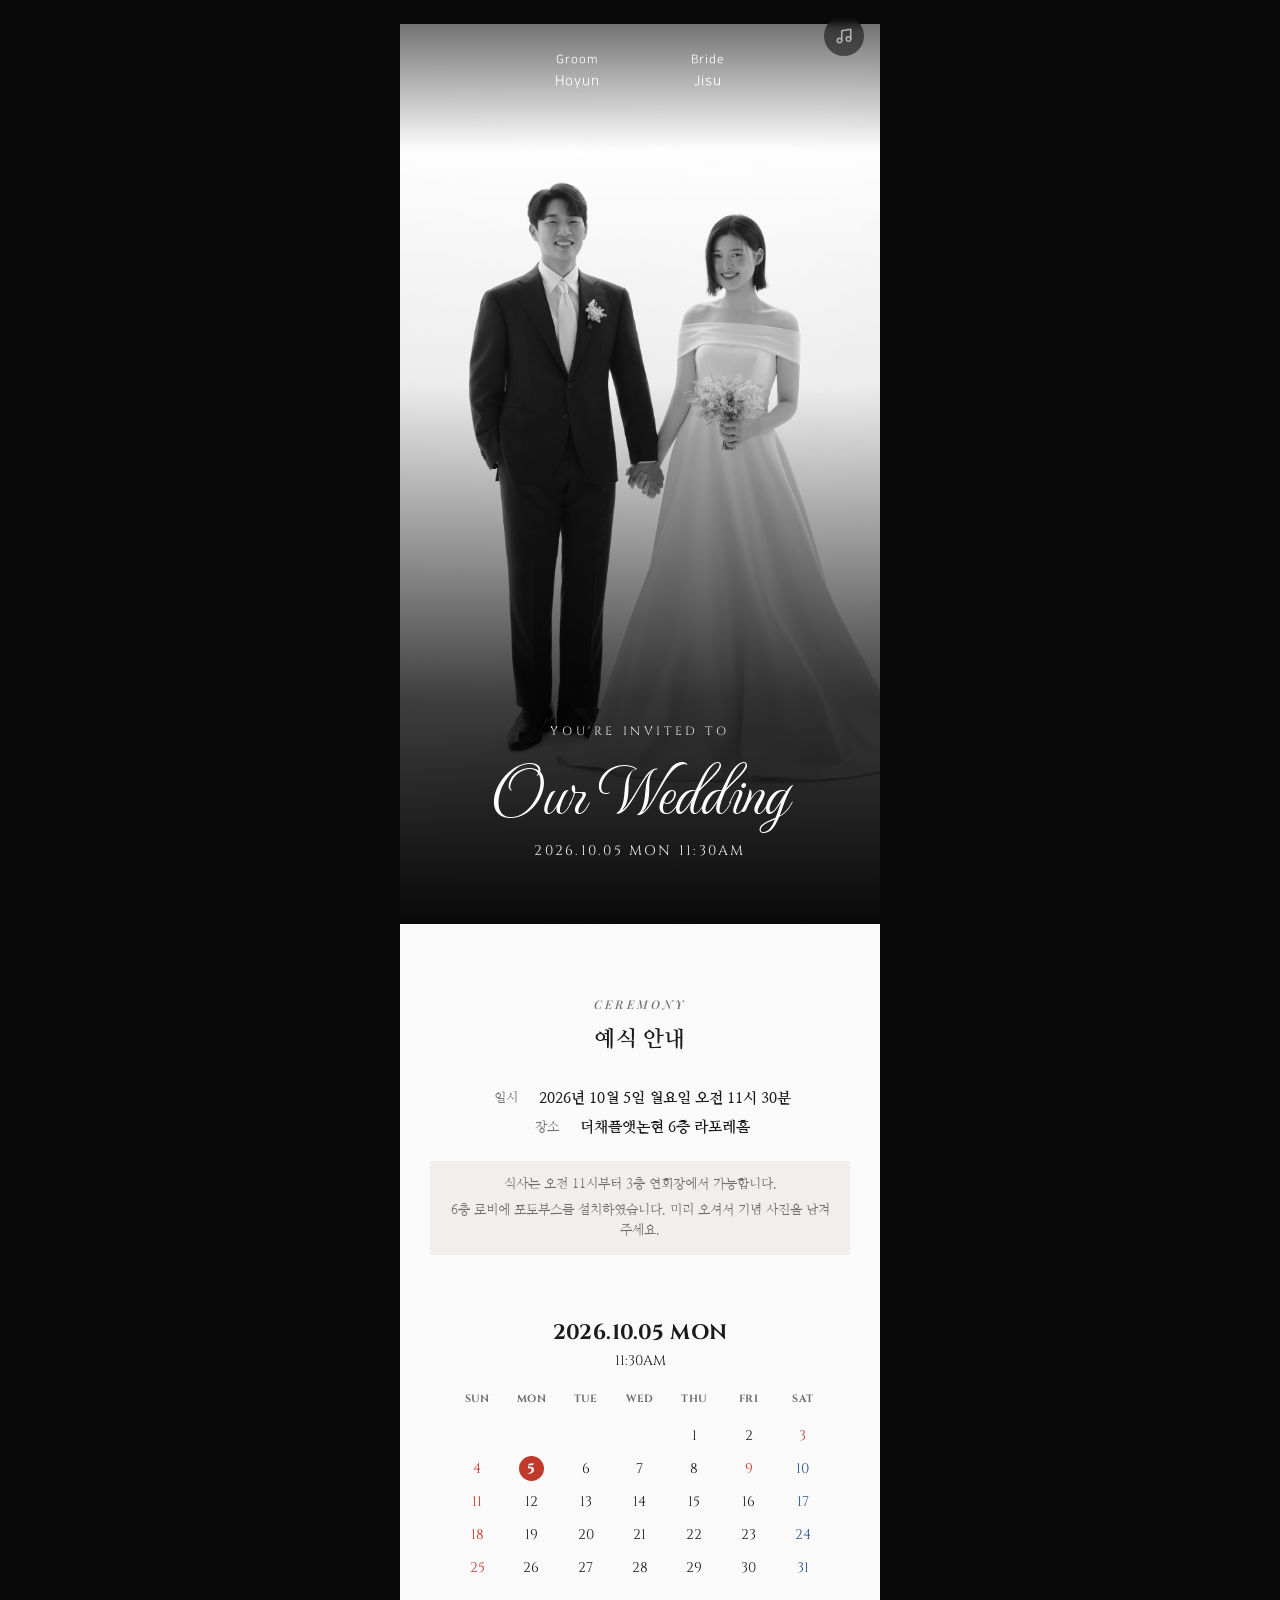
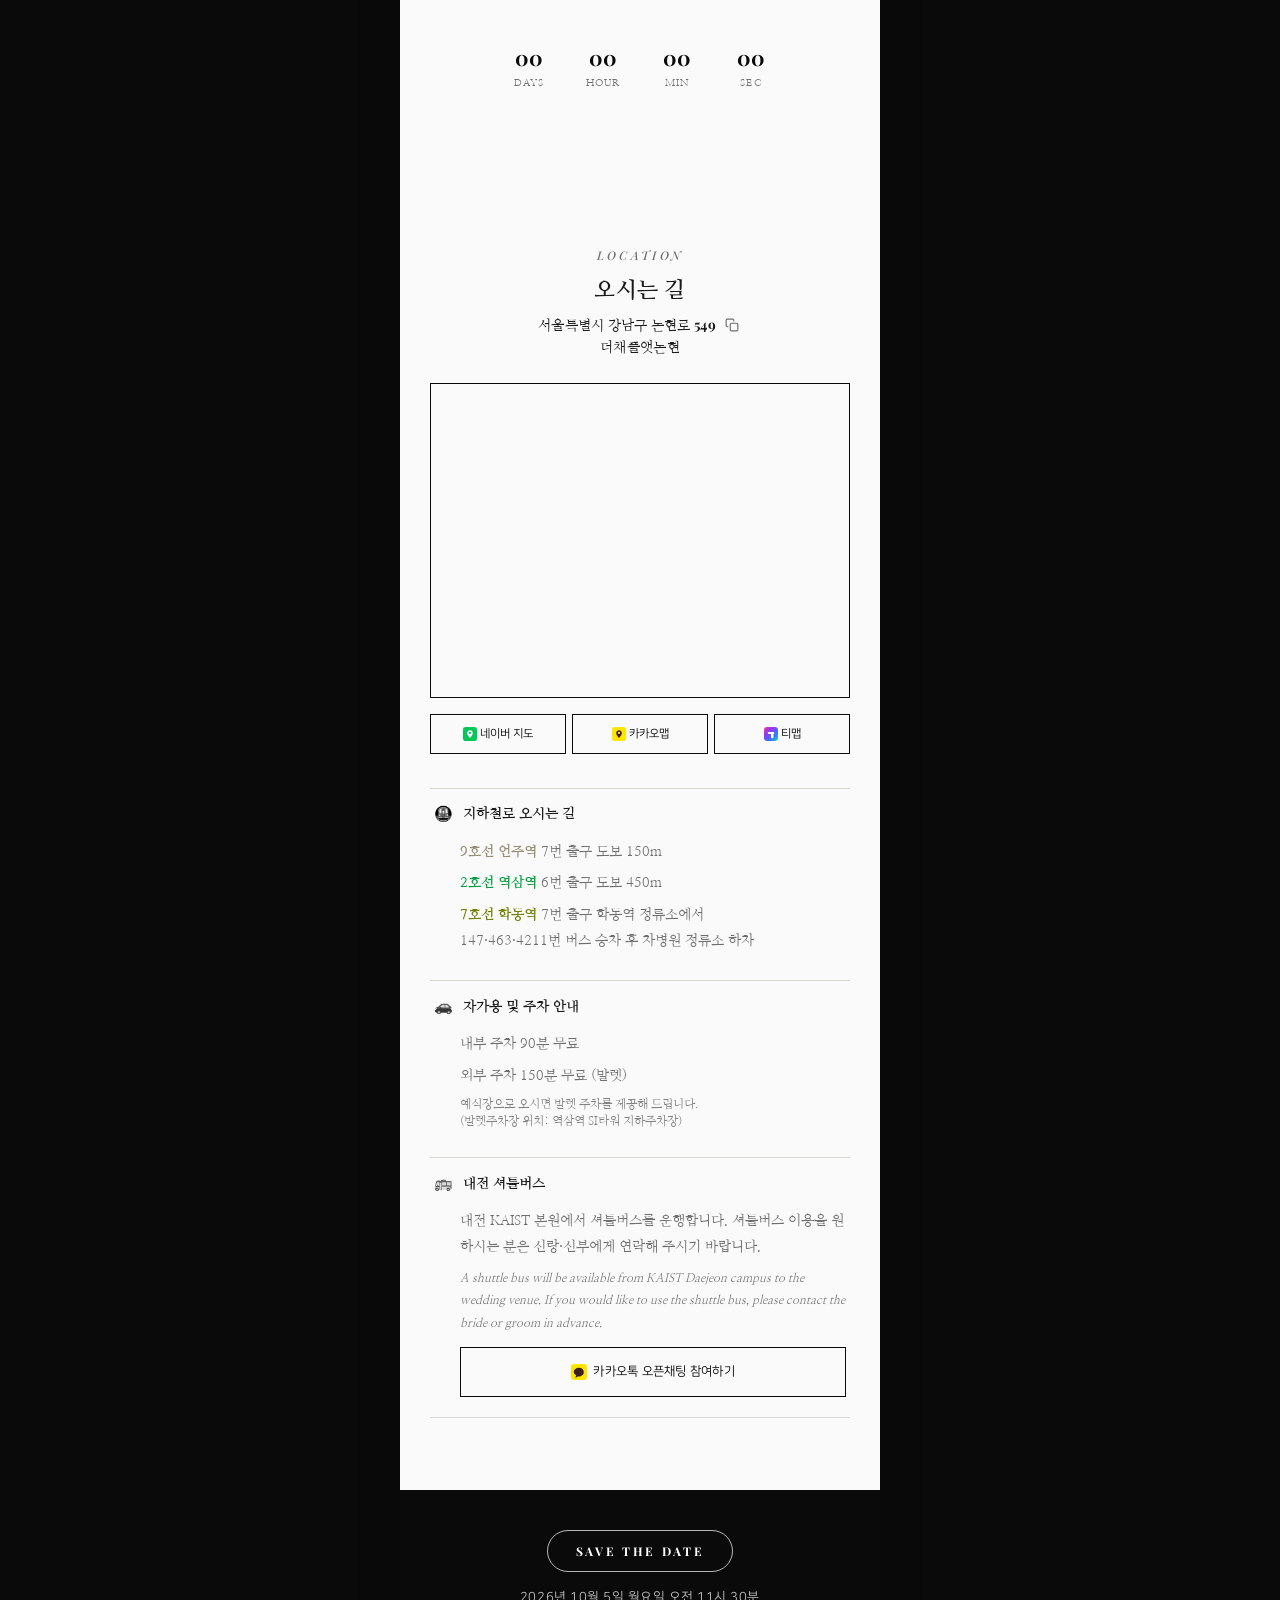
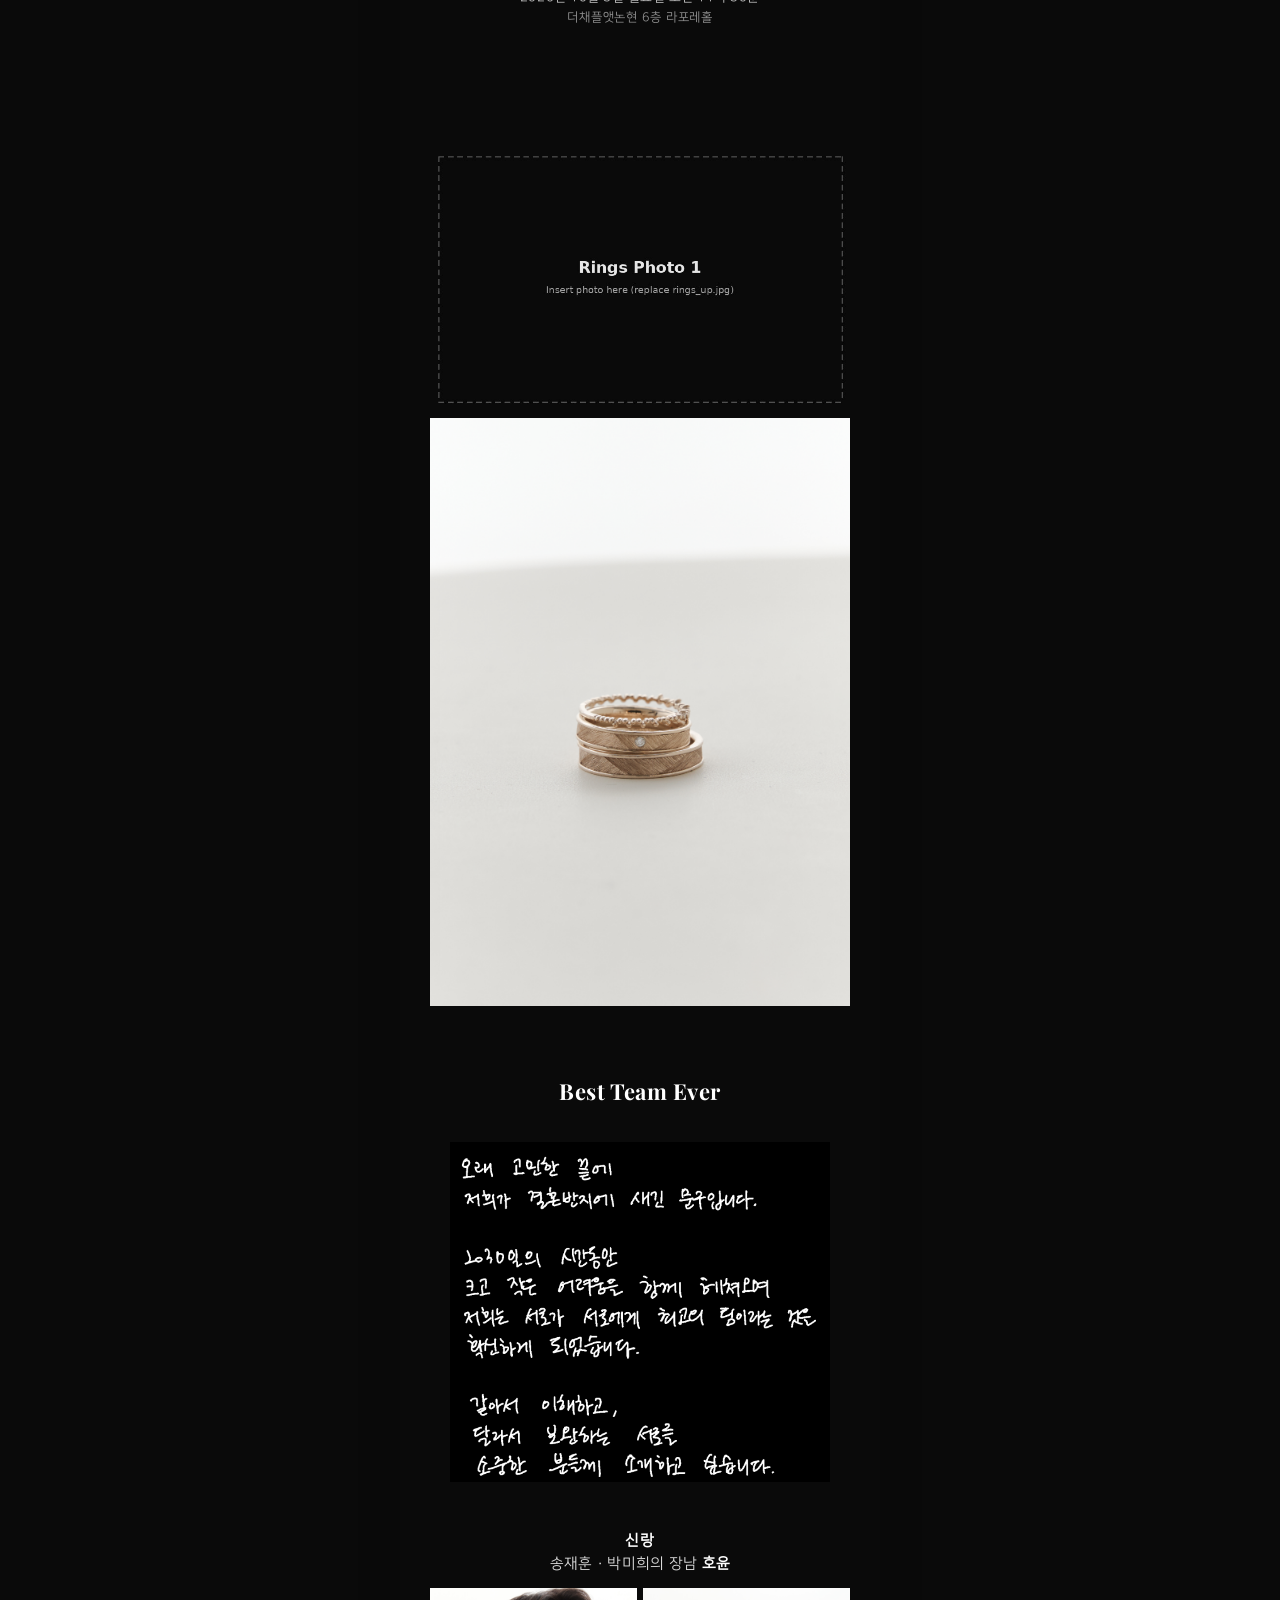
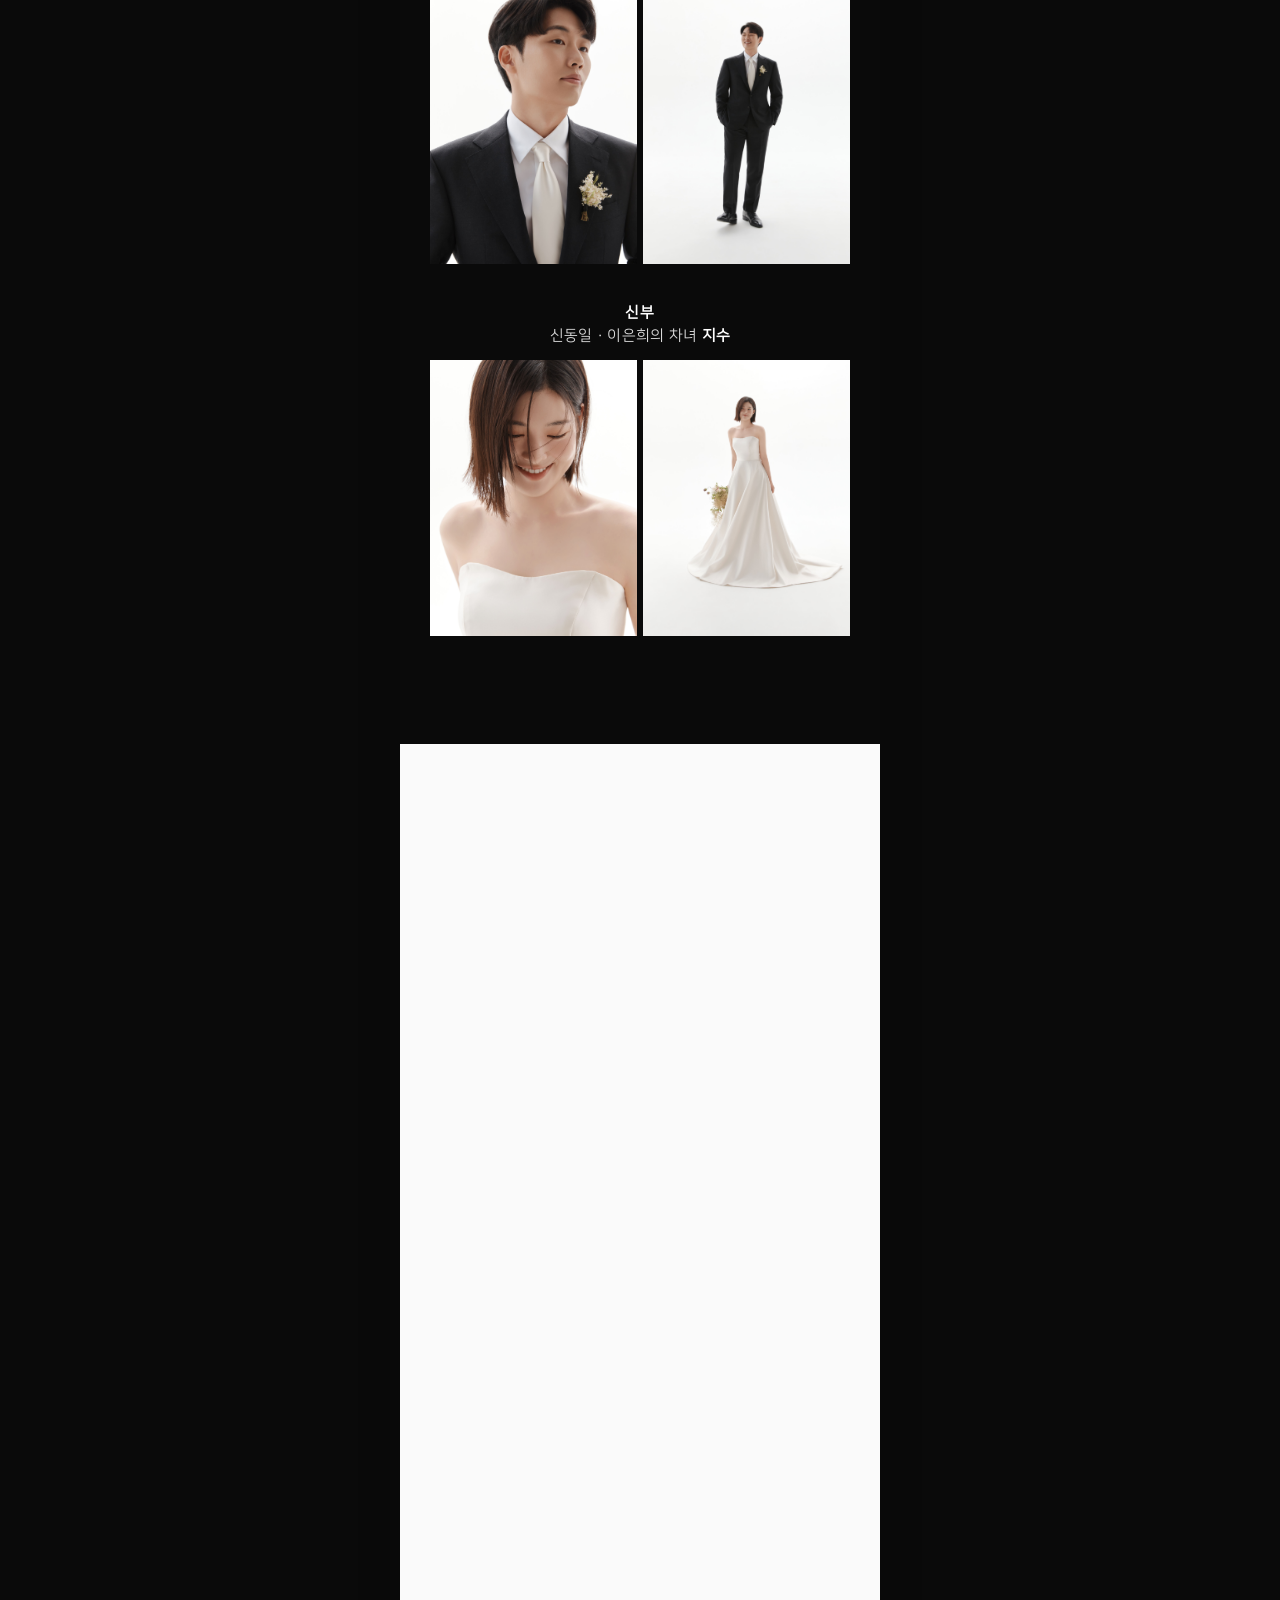
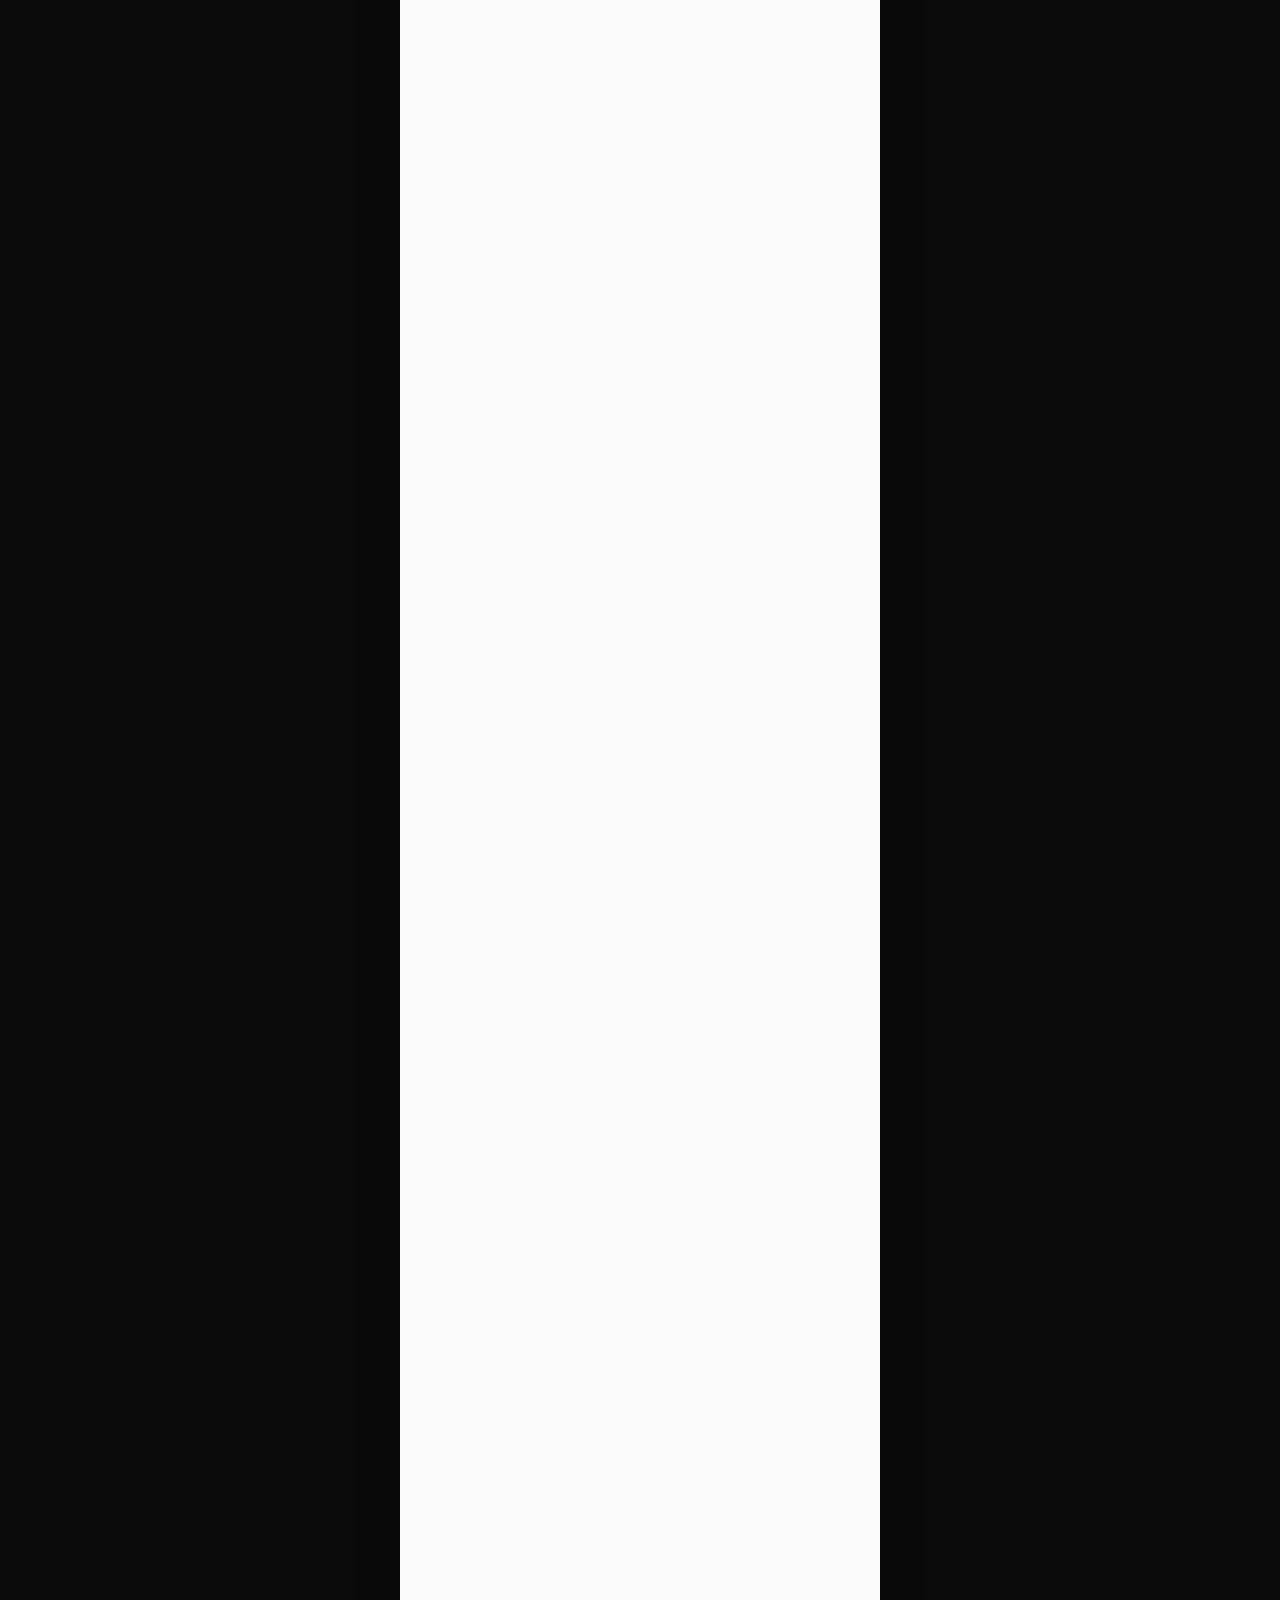
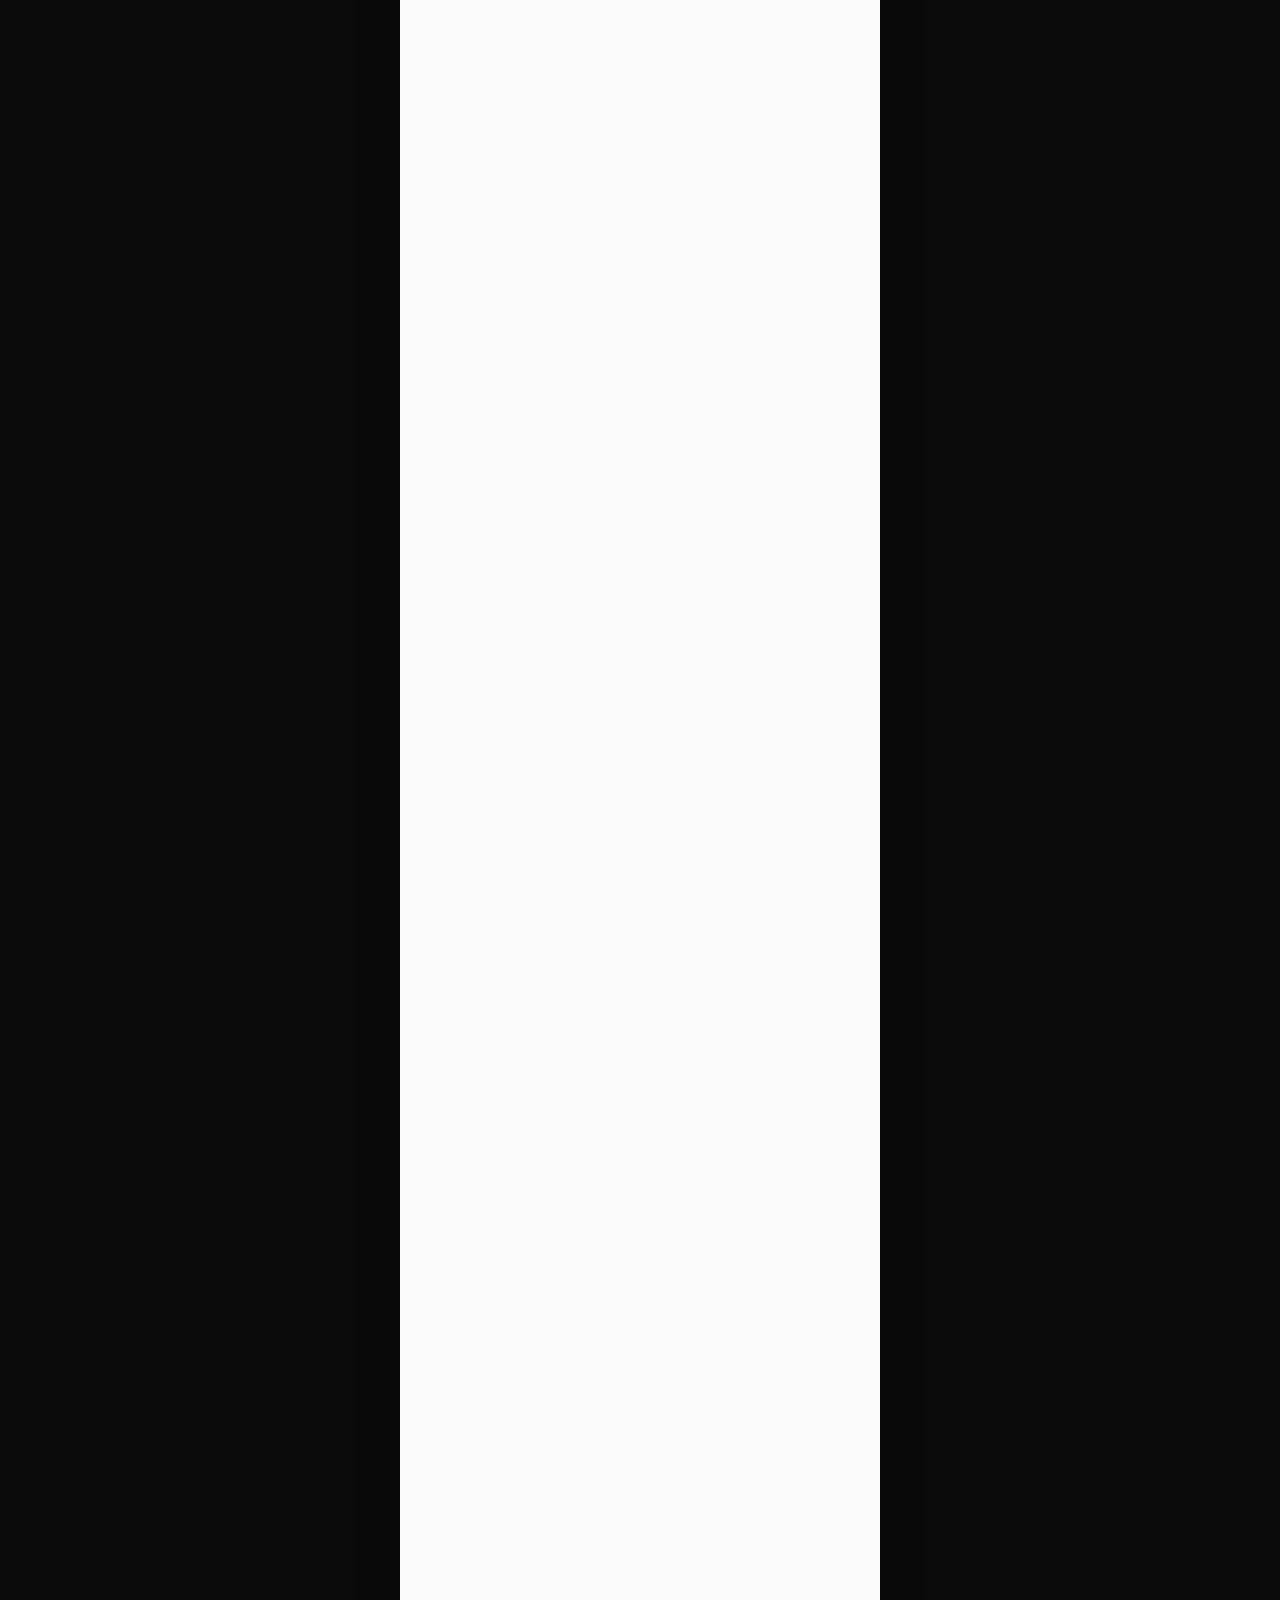
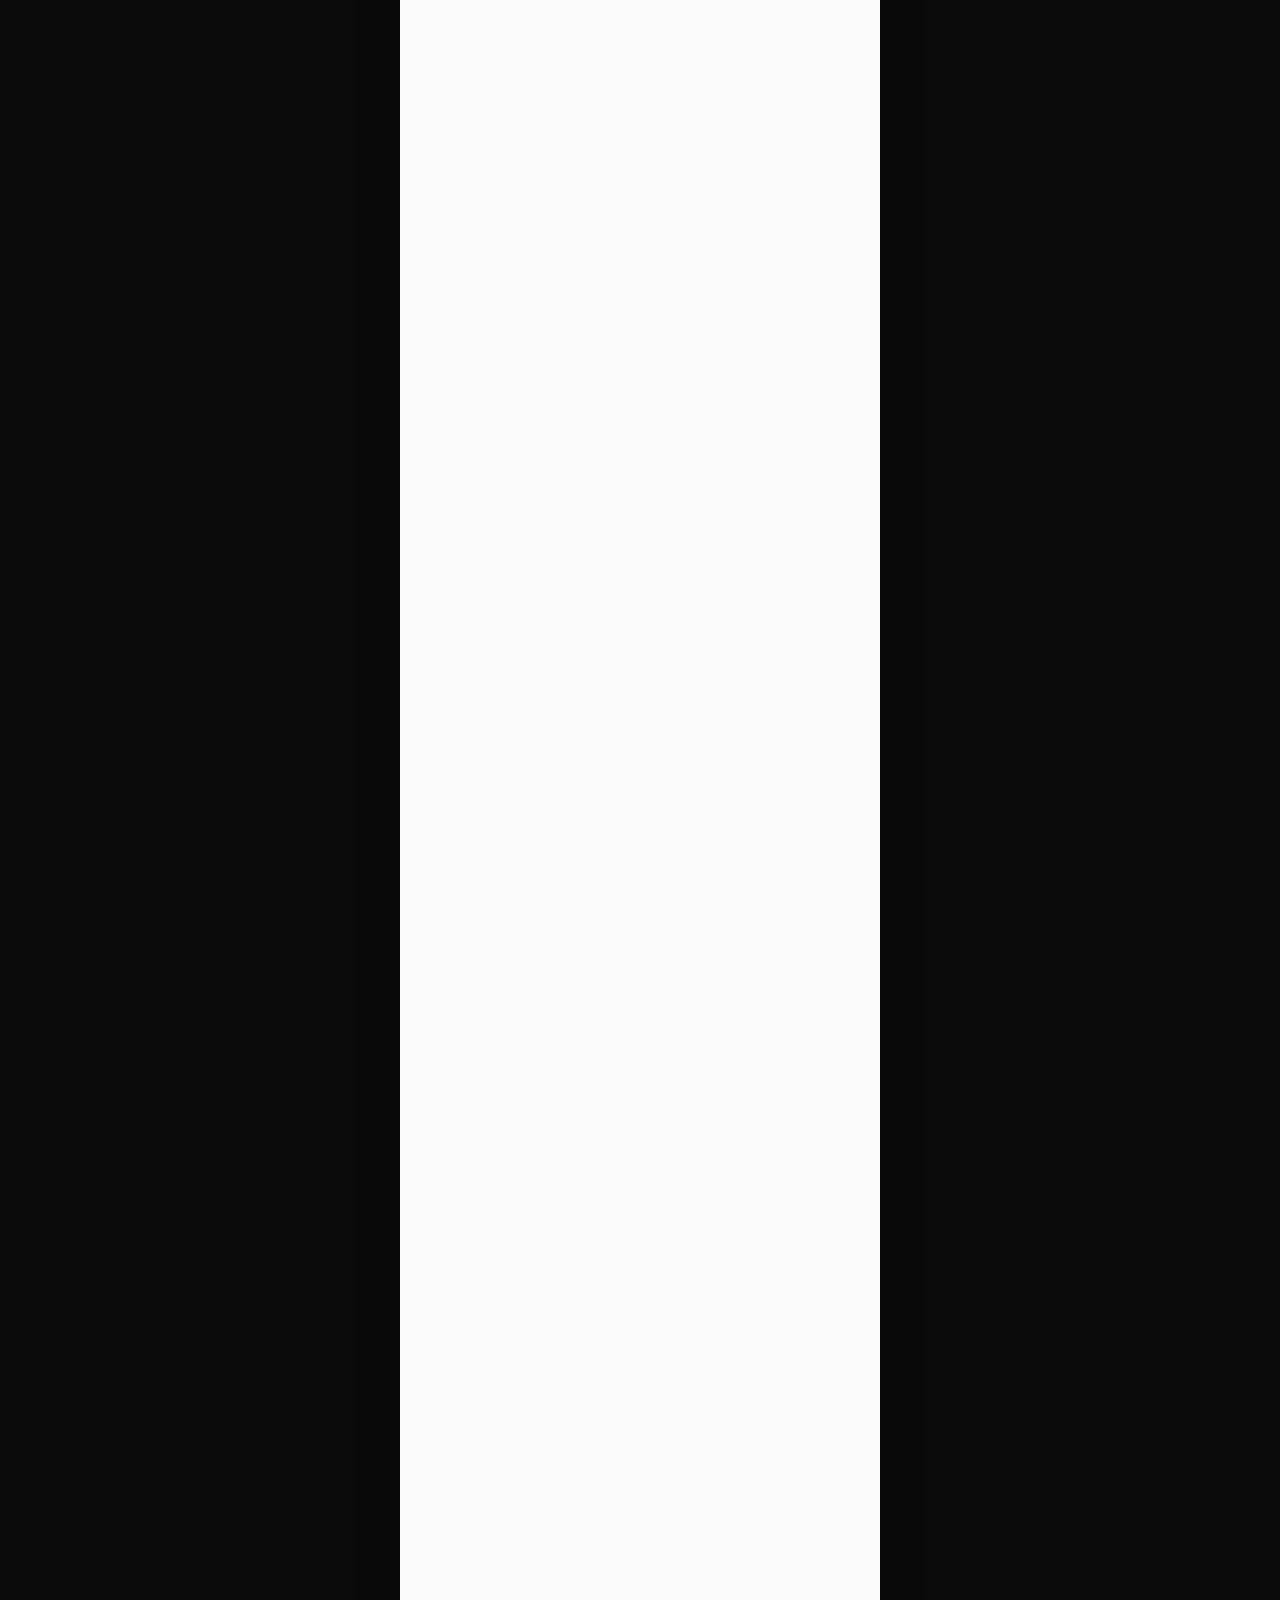
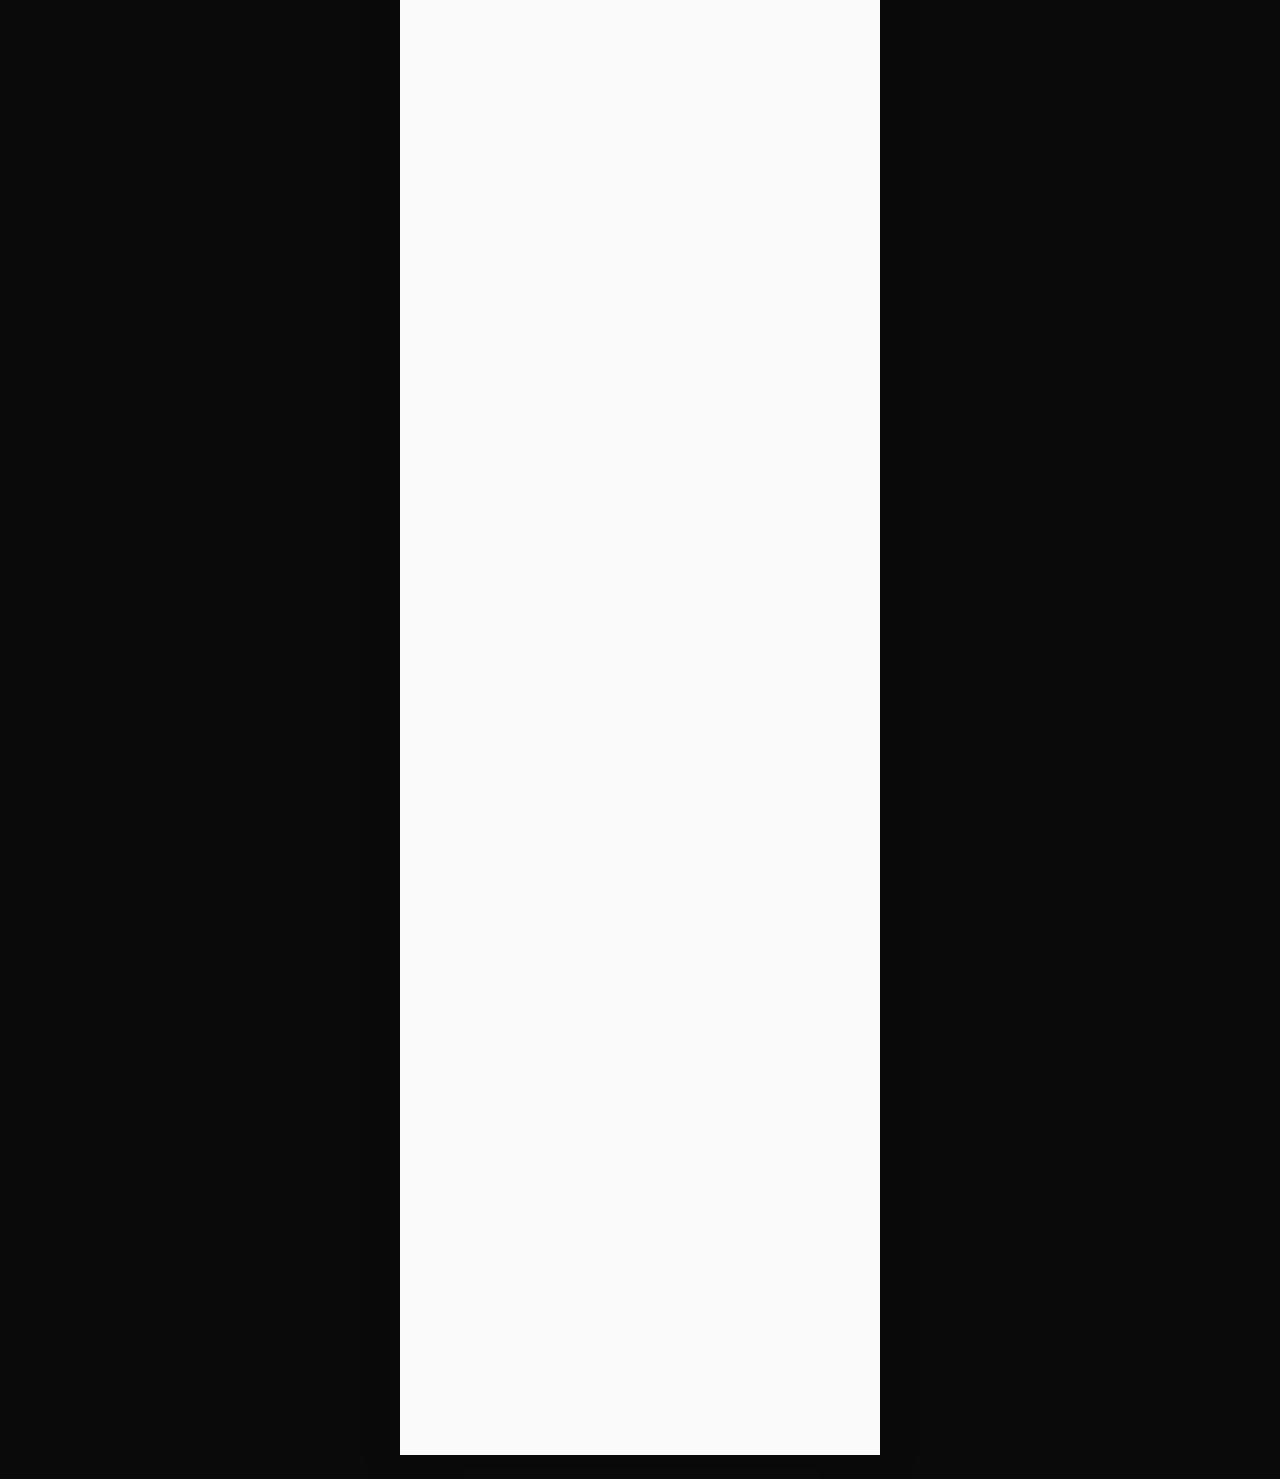
==== commit 00a95a5a: "Add meal time and photo booth notice to Ceremony section Add a notice block under 예식 안내 with meal-se" ====
--- a/index.html
+++ b/index.html
@@ -186,6 +186,11 @@
       <li><span>장소</span><strong>더채플앳논현 6층 라포레홀</strong></li>
     </ul>
 
+    <ul class="ceremony__notice">
+      <li>식사는 오전 11시부터 3층 연회장에서 가능합니다.</li>
+      <li>6층 로비에 포토부스를 설치하였습니다. 미리 오셔서 기념 사진을 남겨 주세요.</li>
+    </ul>
+
     <div class="mini-calendar">
       <p class="mini-calendar__date">2026.10.05 MON</p>
       <p class="mini-calendar__time">11:30AM</p>
--- a/assets/css/style.css
+++ b/assets/css/style.css
@@ -401,6 +401,20 @@
 }
 .ceremony__detail strong { font-weight: 700; }
 
+.ceremony__notice {
+  list-style: none;
+  padding: 14px 16px;
+  margin: -12px 0 36px;
+  display: flex;
+  flex-direction: column;
+  gap: 6px;
+  text-align: center;
+  font-size: 12.5px;
+  line-height: 1.6;
+  color: var(--color-muted);
+  background: var(--color-offwhite);
+}
+
 .mini-calendar {
   border: none;
   padding: 28px 20px 24px;
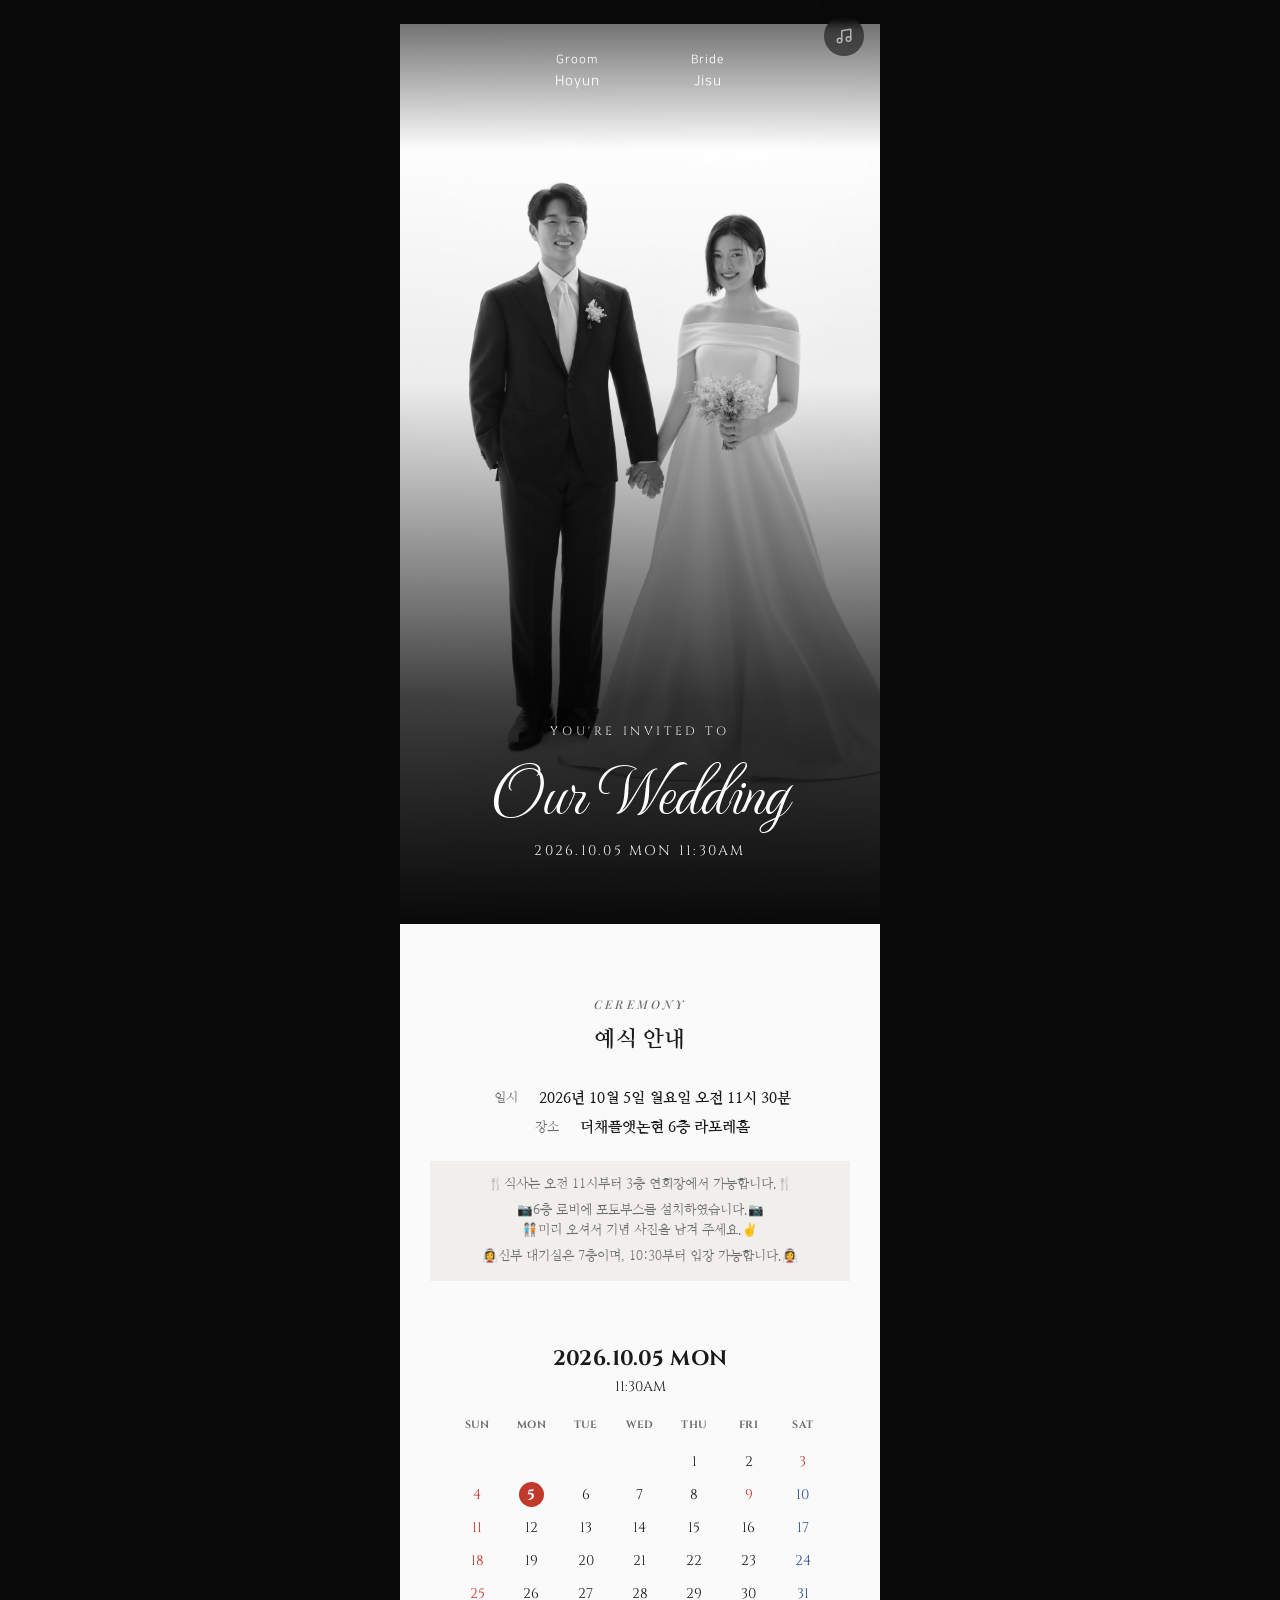
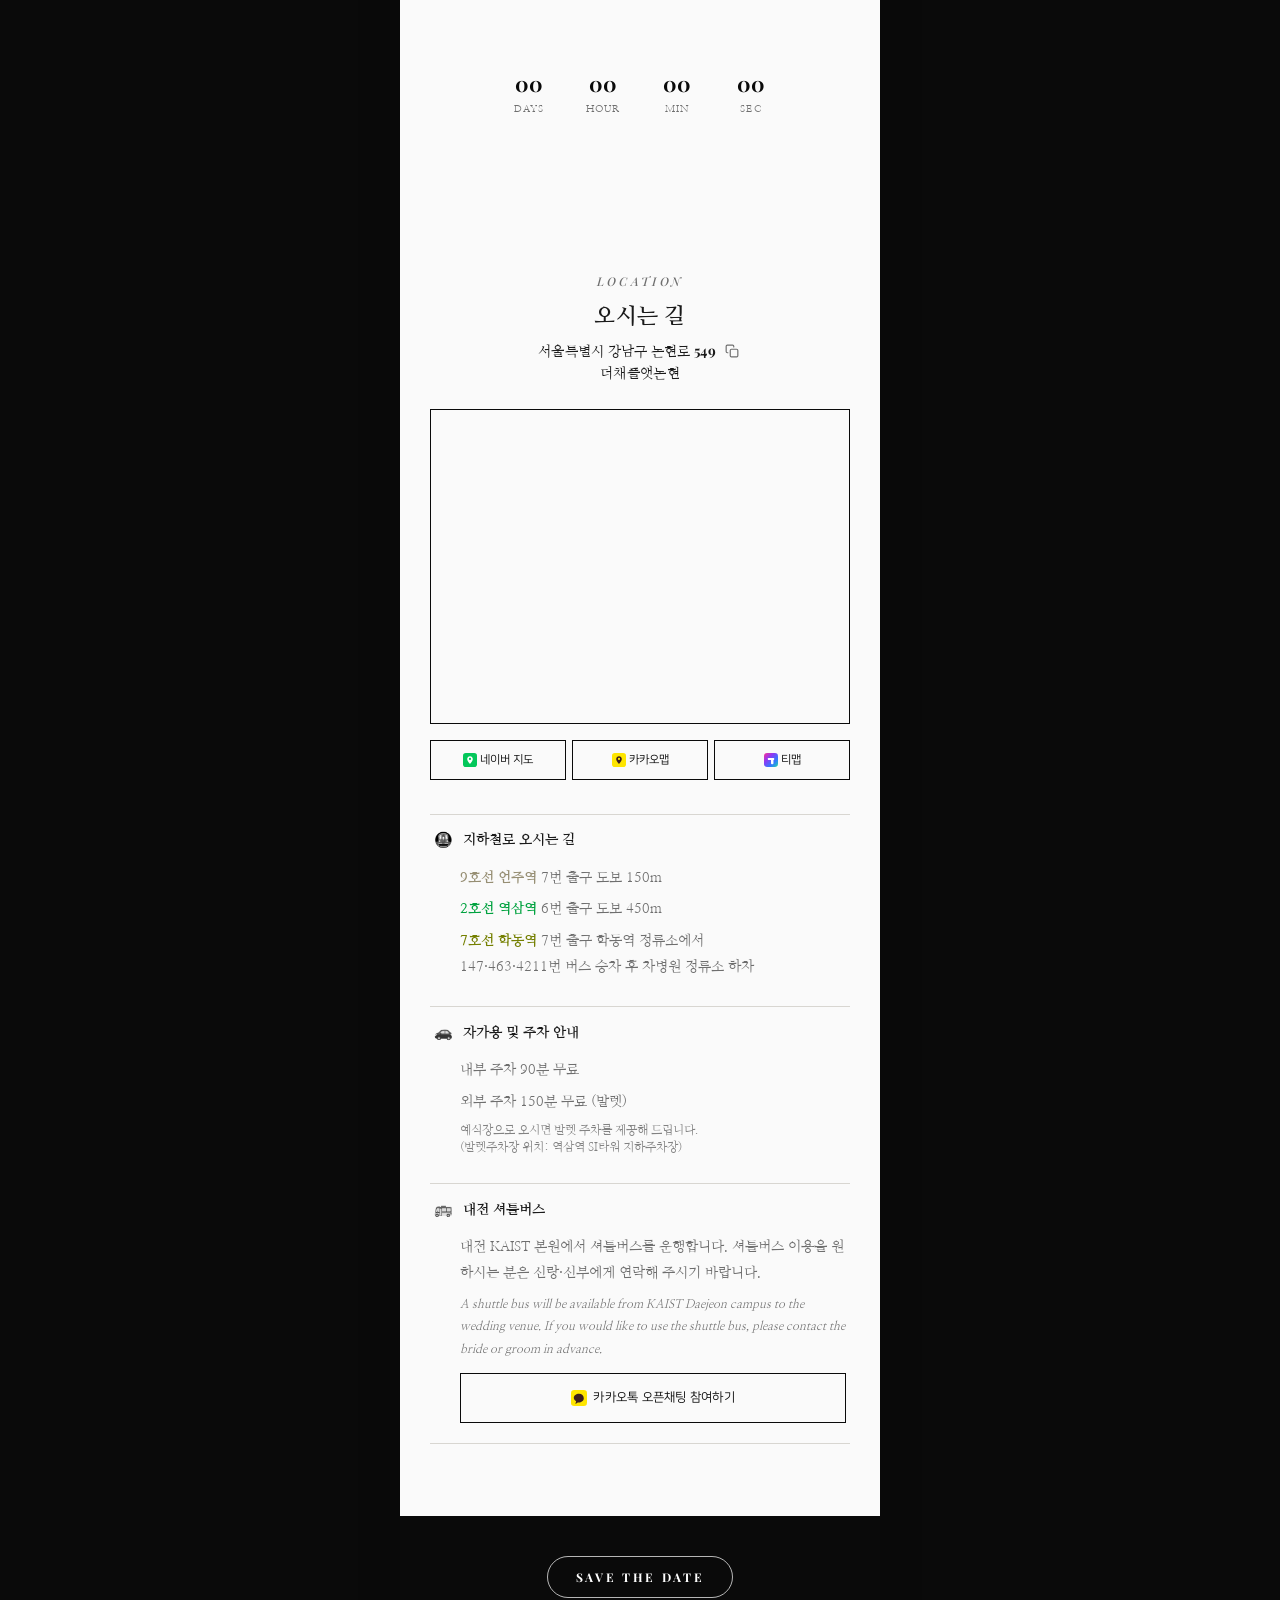
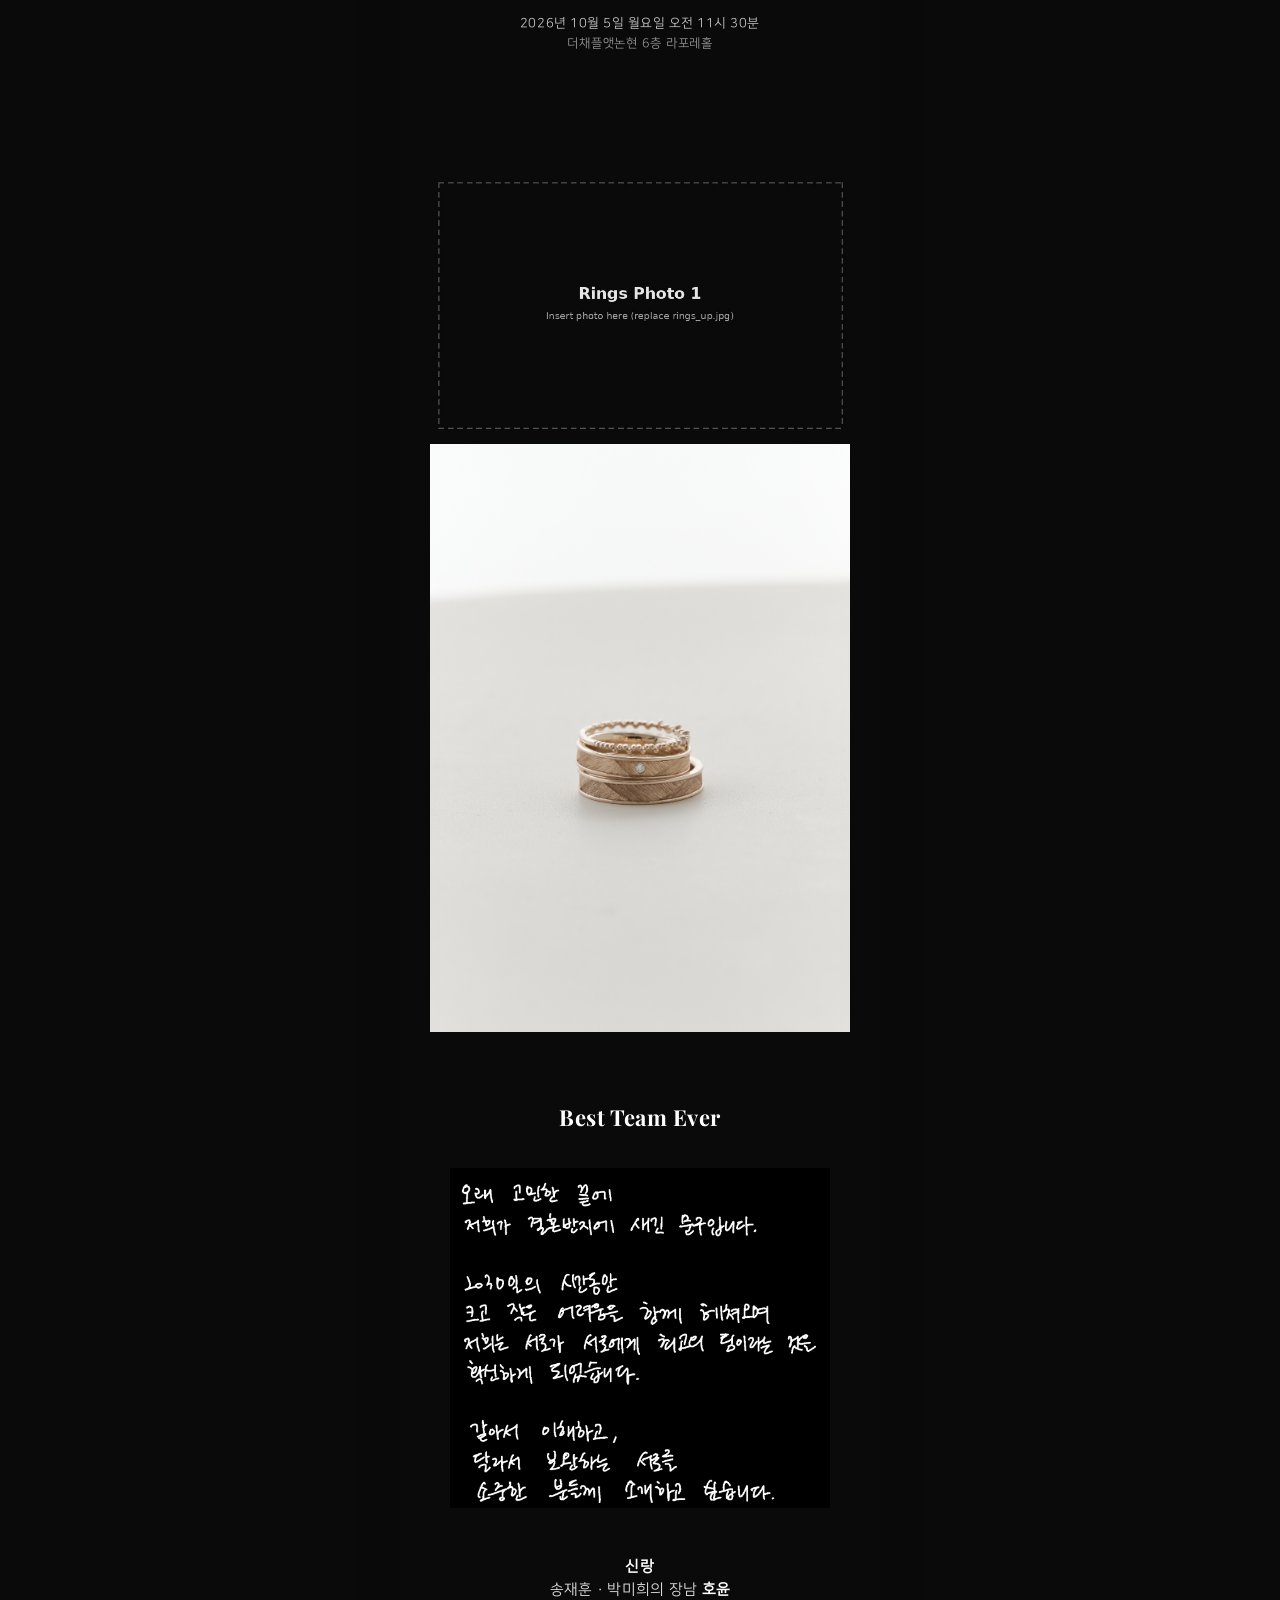
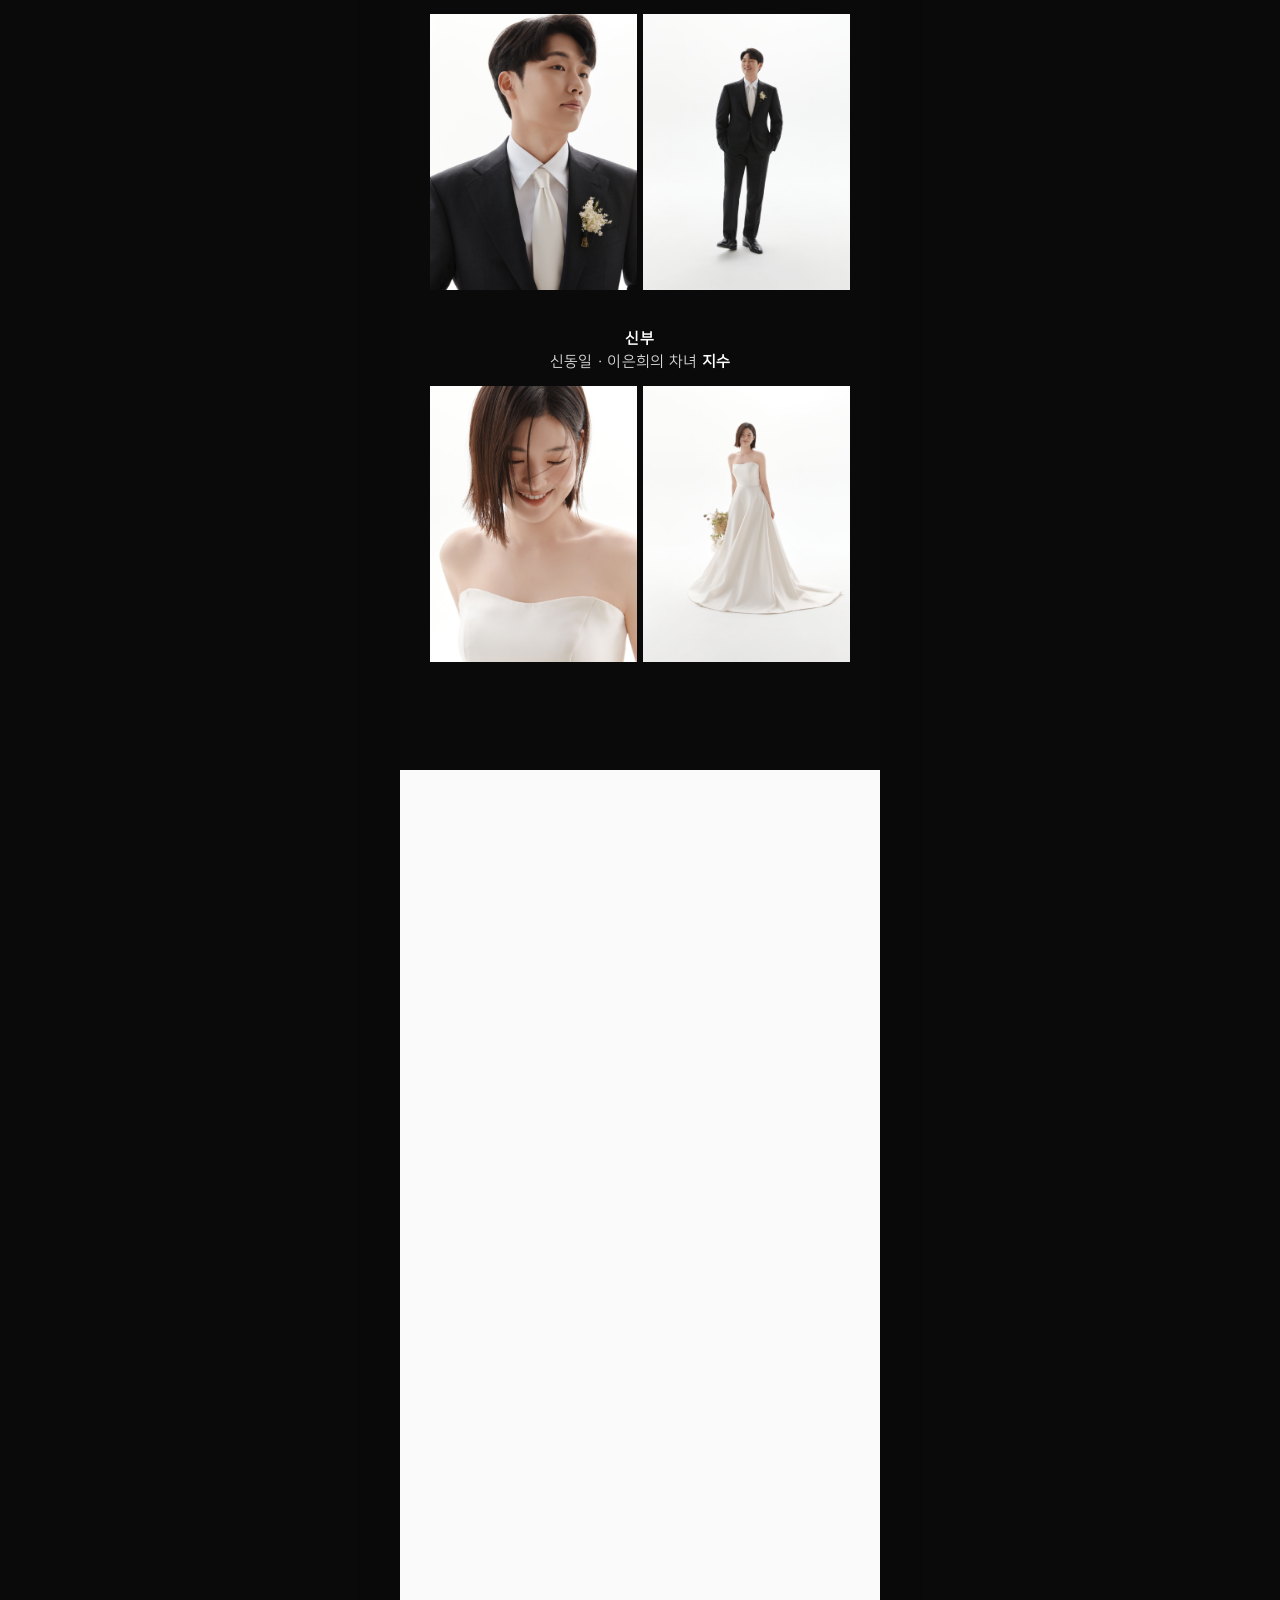
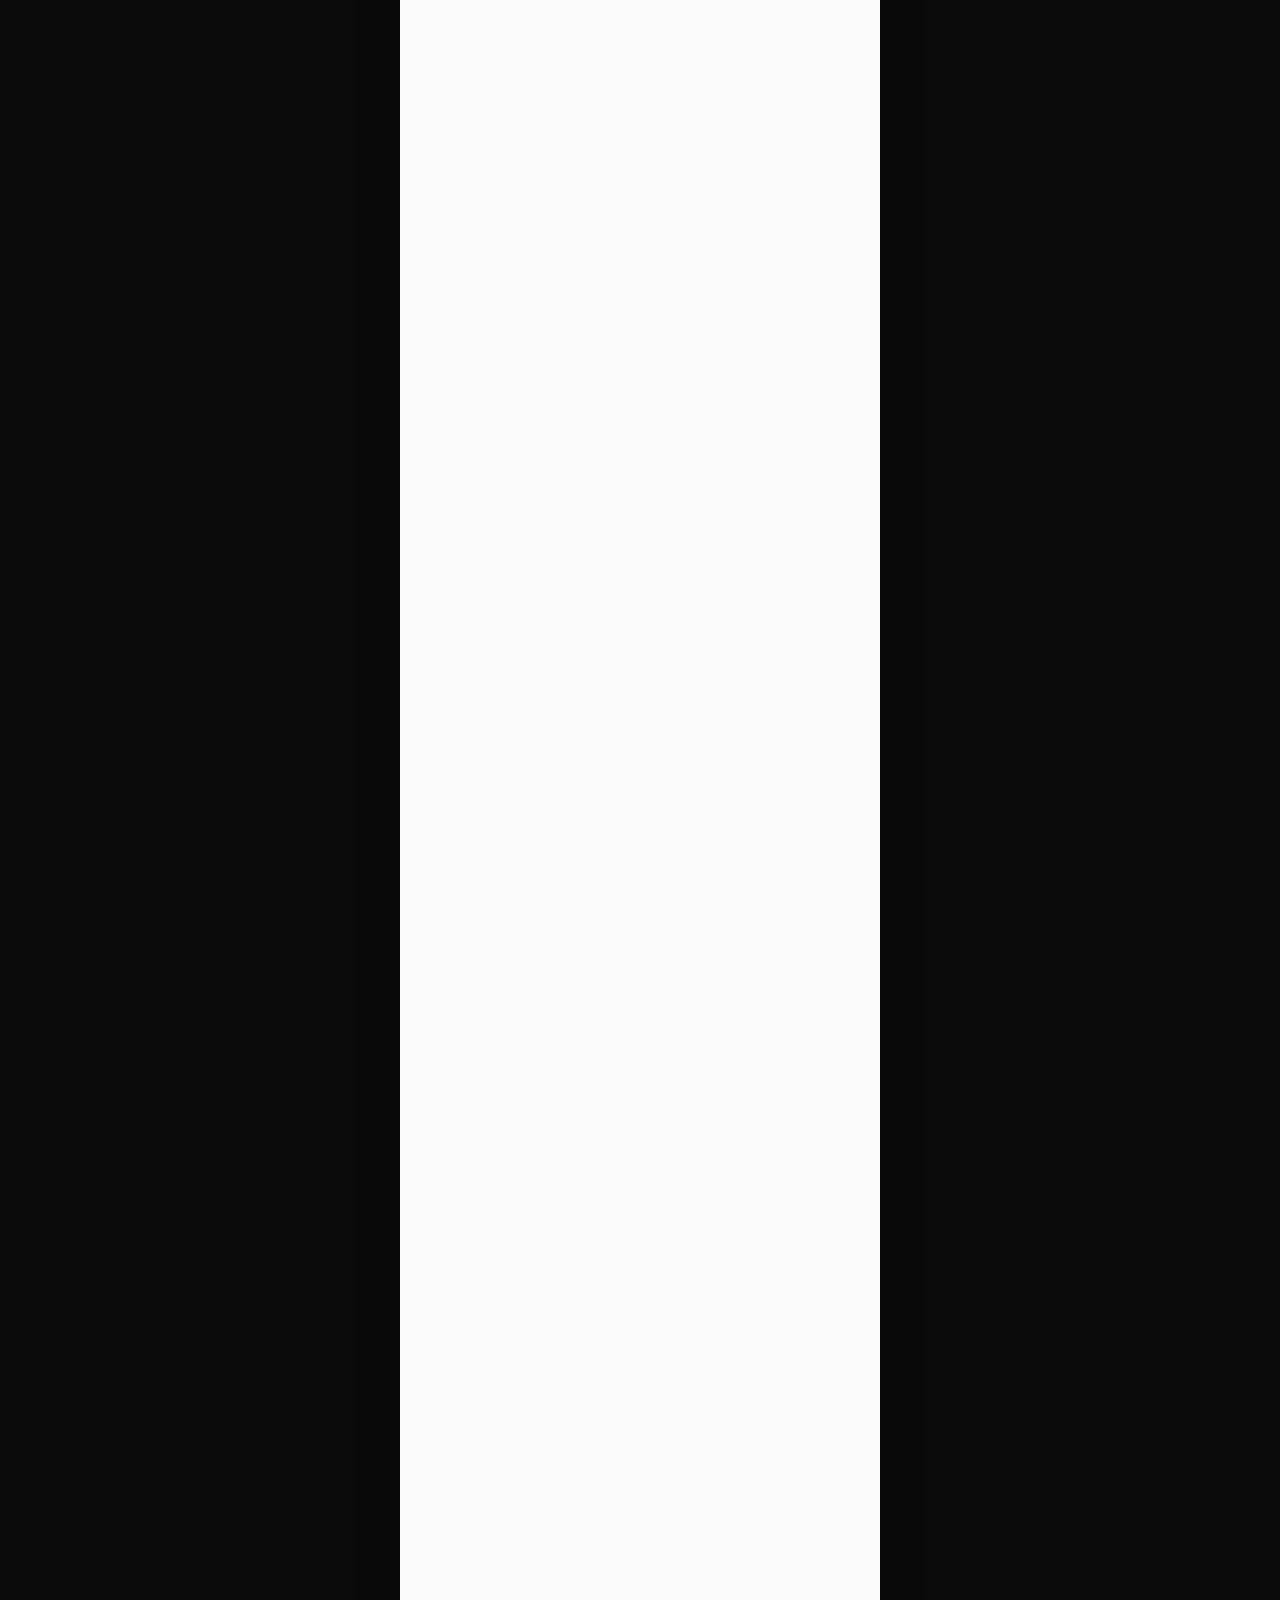
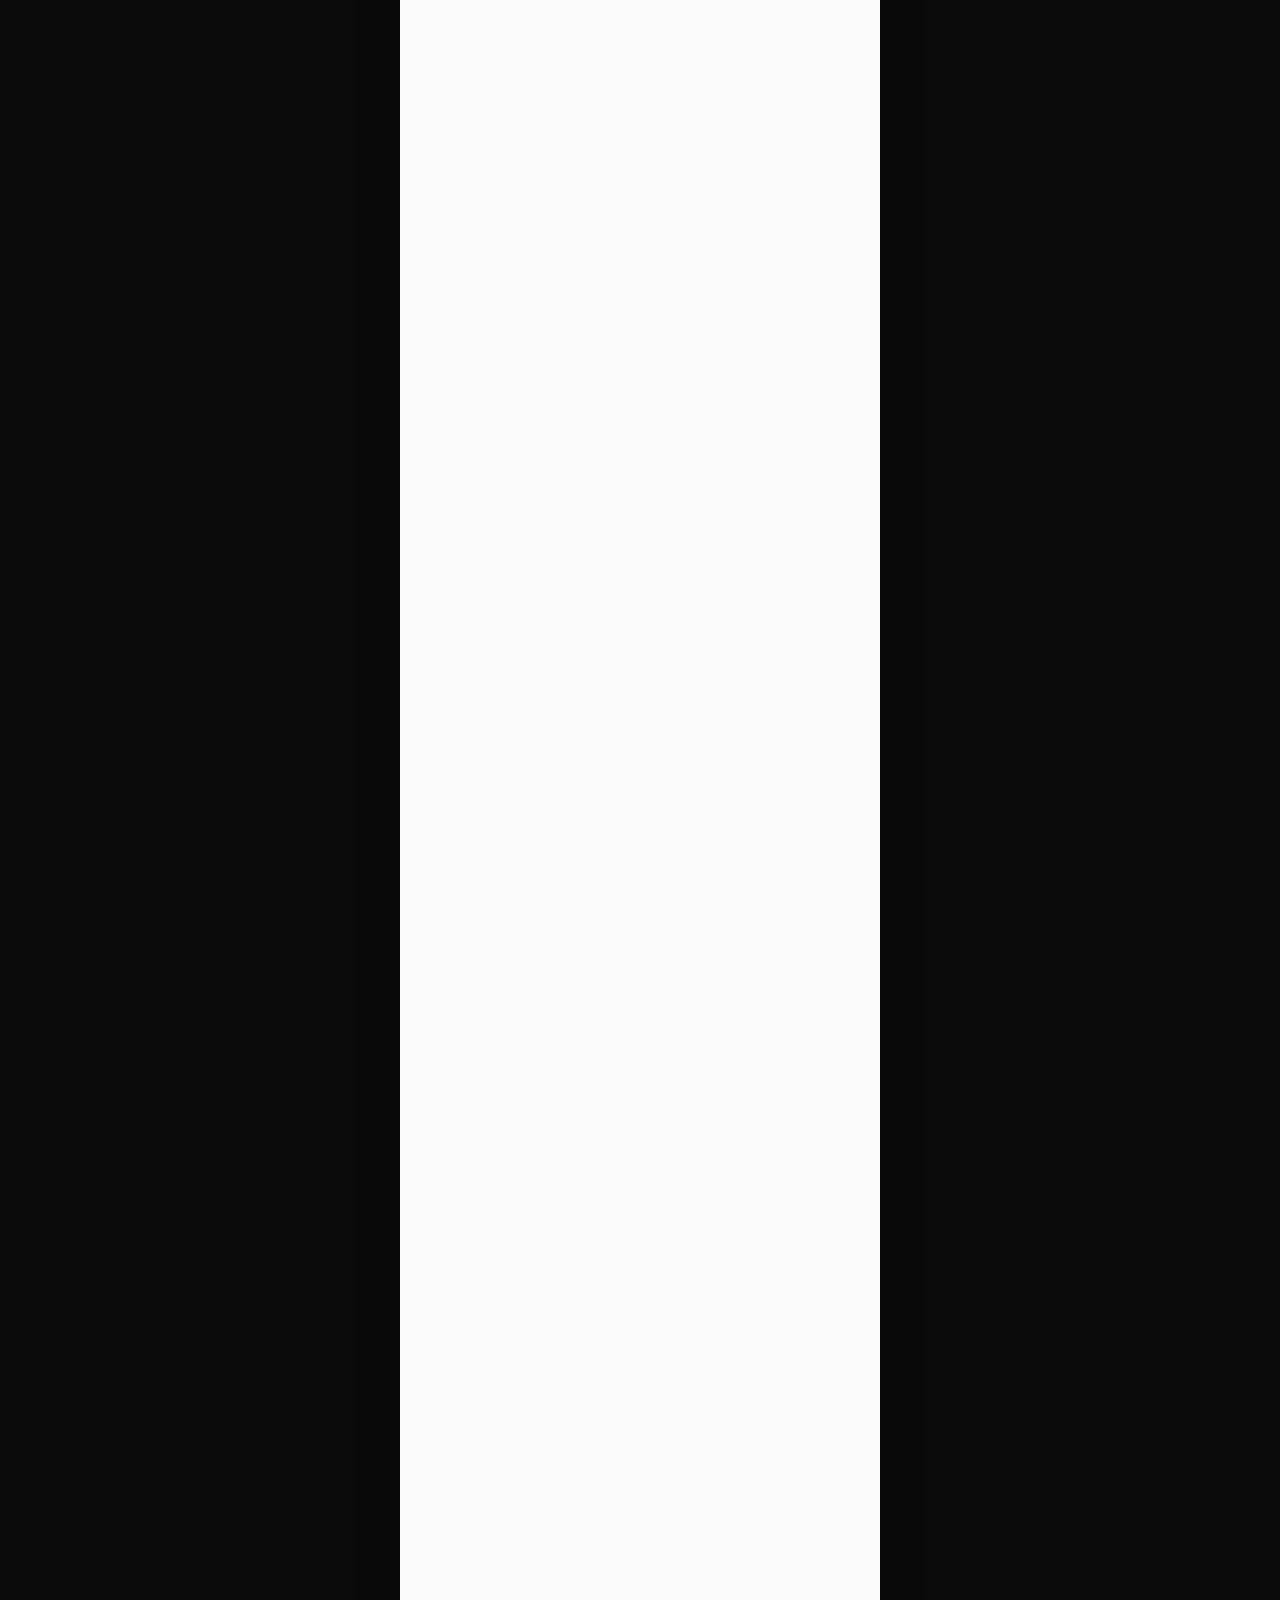
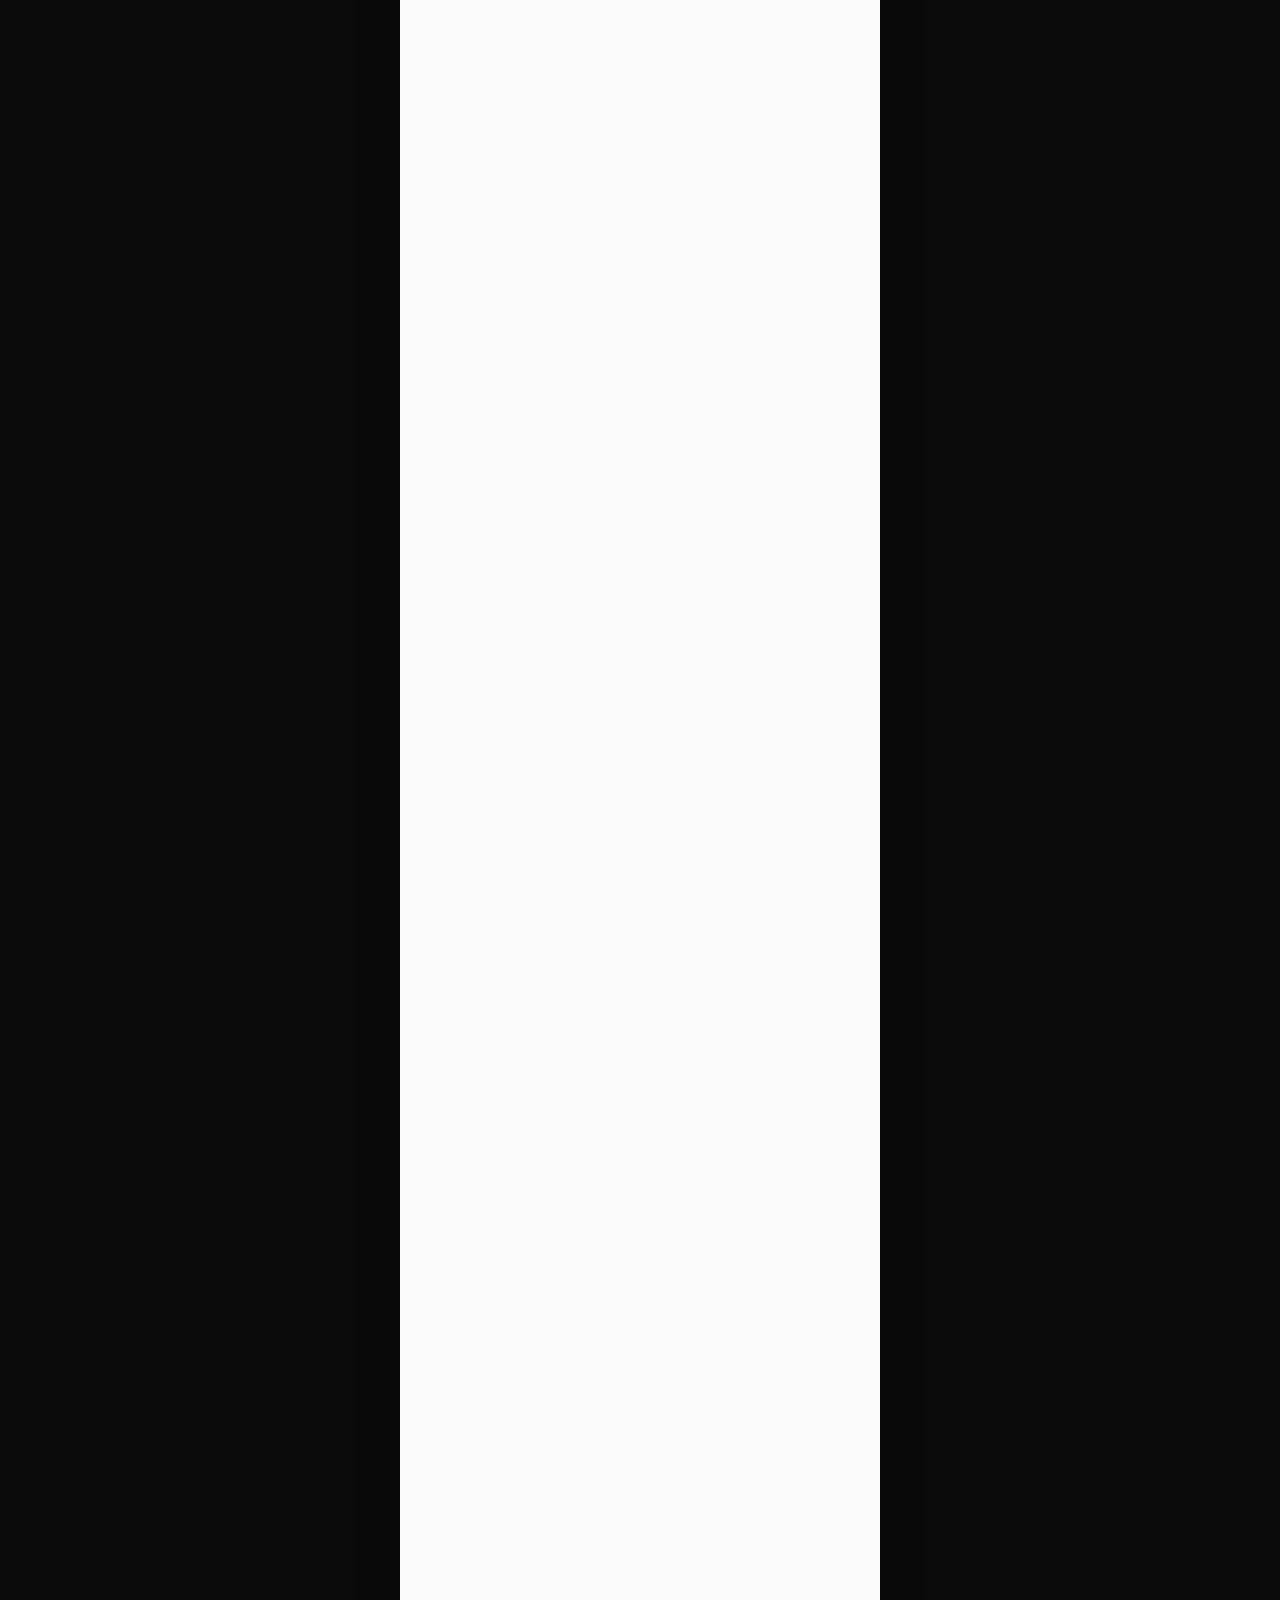
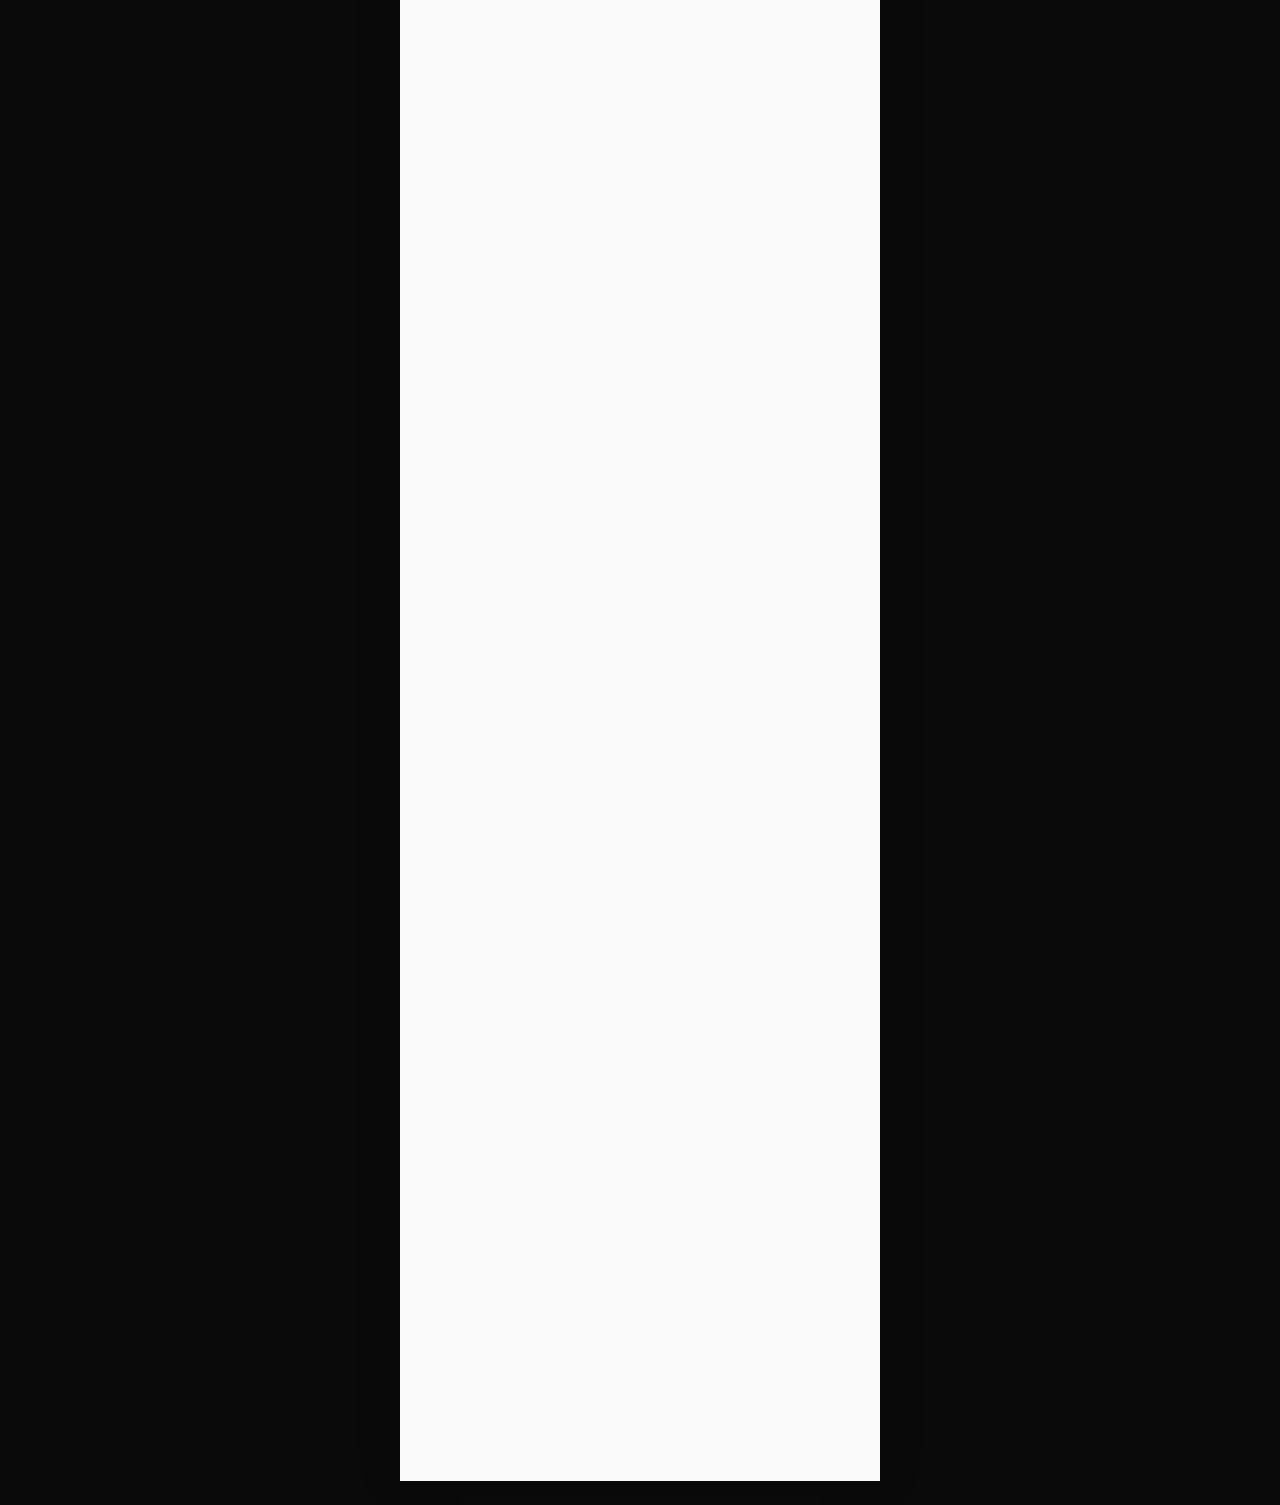
==== commit 08f78da6: "Add emojis to ceremony notices in index.html" ====
--- a/index.html
+++ b/index.html
@@ -187,8 +187,9 @@
     </ul>
 
     <ul class="ceremony__notice">
-      <li>식사는 오전 11시부터 3층 연회장에서 가능합니다.</li>
-      <li>6층 로비에 포토부스를 설치하였습니다. 미리 오셔서 기념 사진을 남겨 주세요.</li>
+      <li>🍴식사는 오전 11시부터 3층 연회장에서 가능합니다.🍴</li>
+      <li>📷6층 로비에 포토부스를 설치하였습니다.📷<br>🧑🏻‍🤝‍🧑🏻미리 오셔서 기념 사진을 남겨 주세요.✌️</li>
+      <li>👰‍♀️신부 대기실은 7층이며, 10:30부터 입장 가능합니다.👰‍♀️</li>
     </ul>
 
     <div class="mini-calendar">
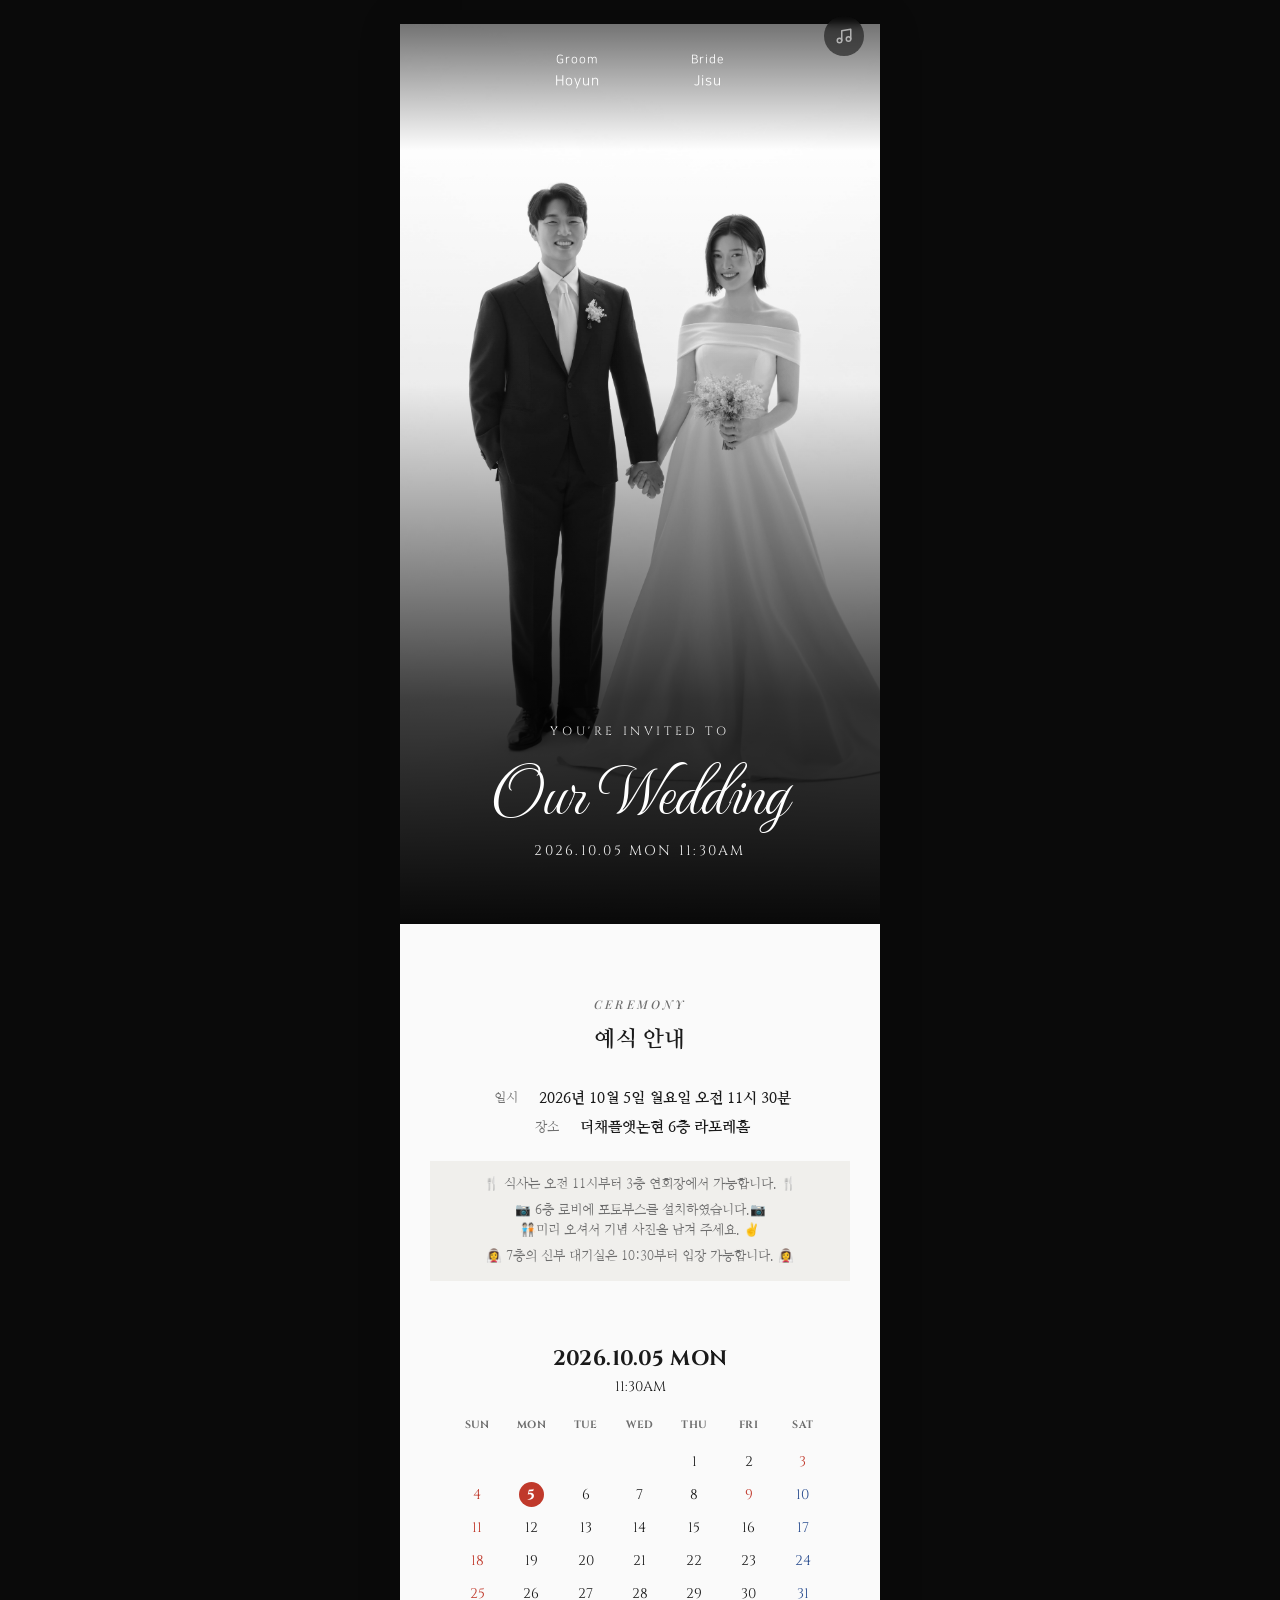
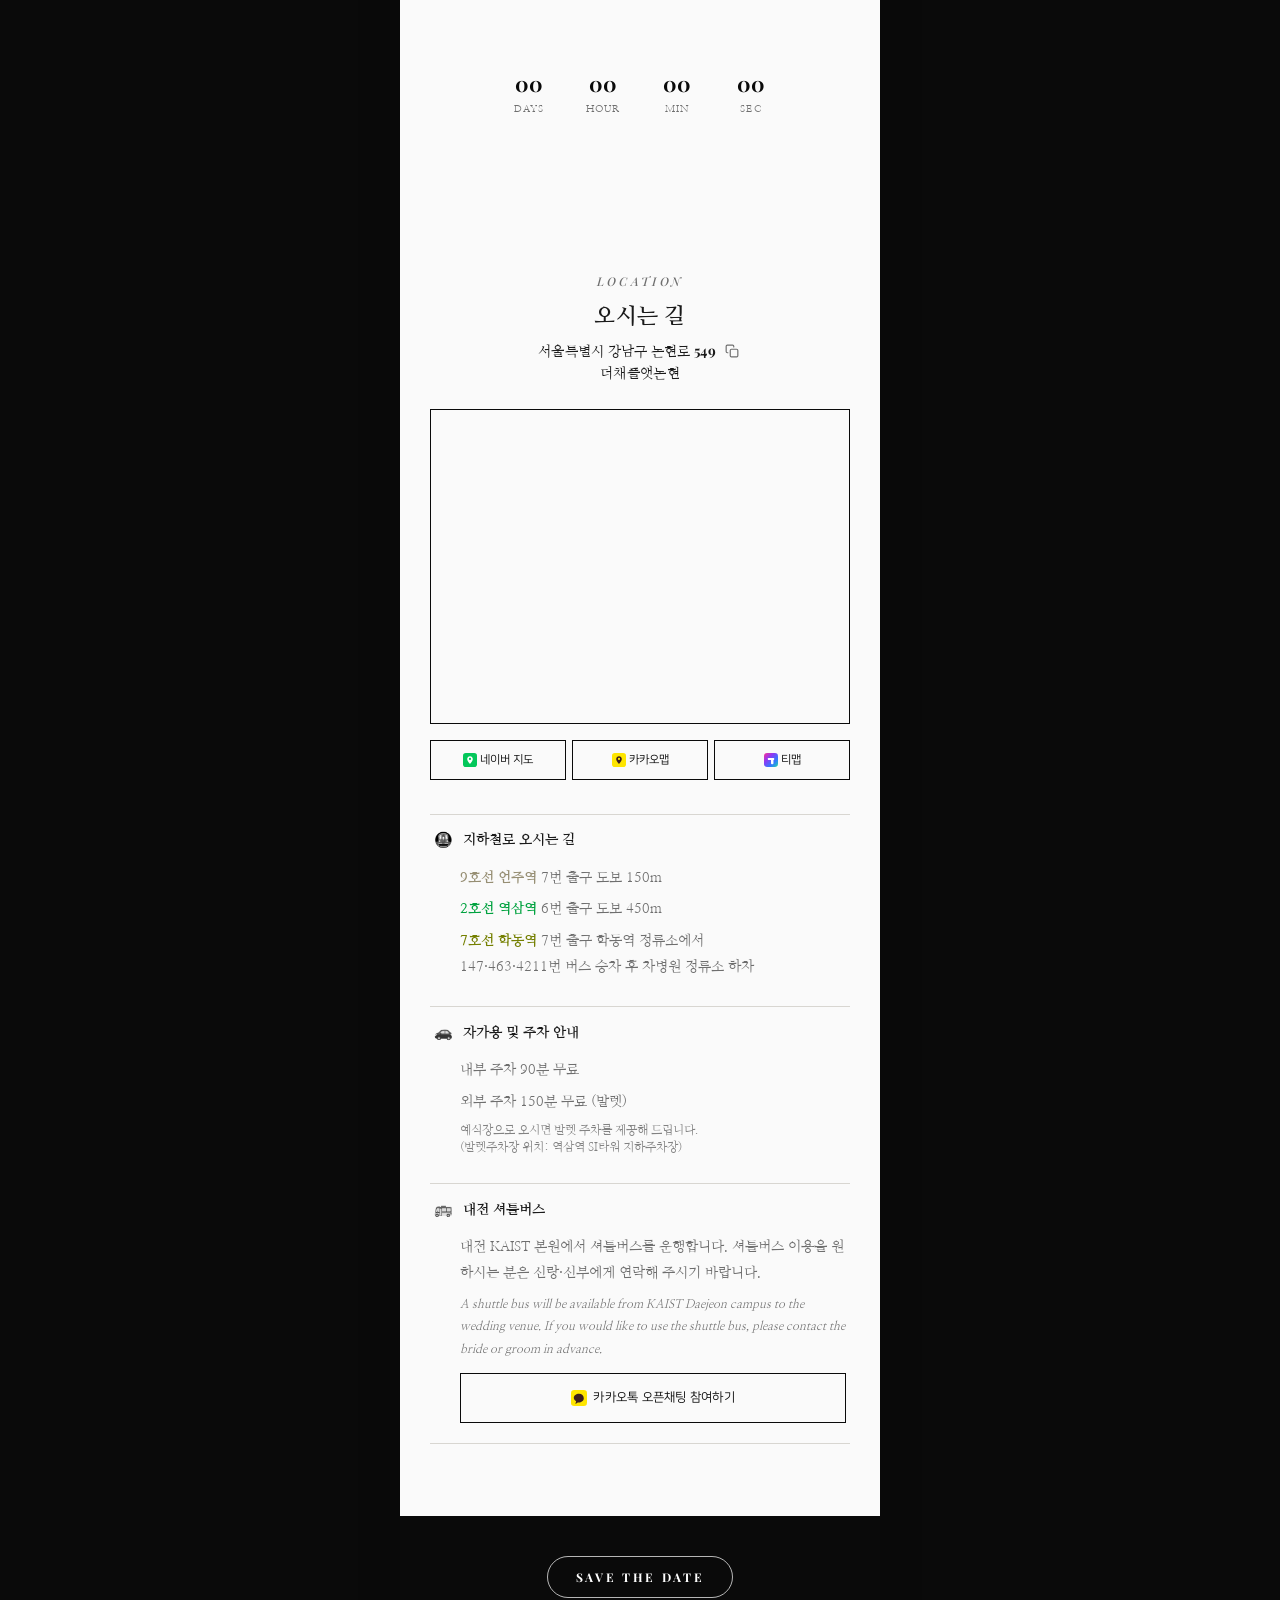
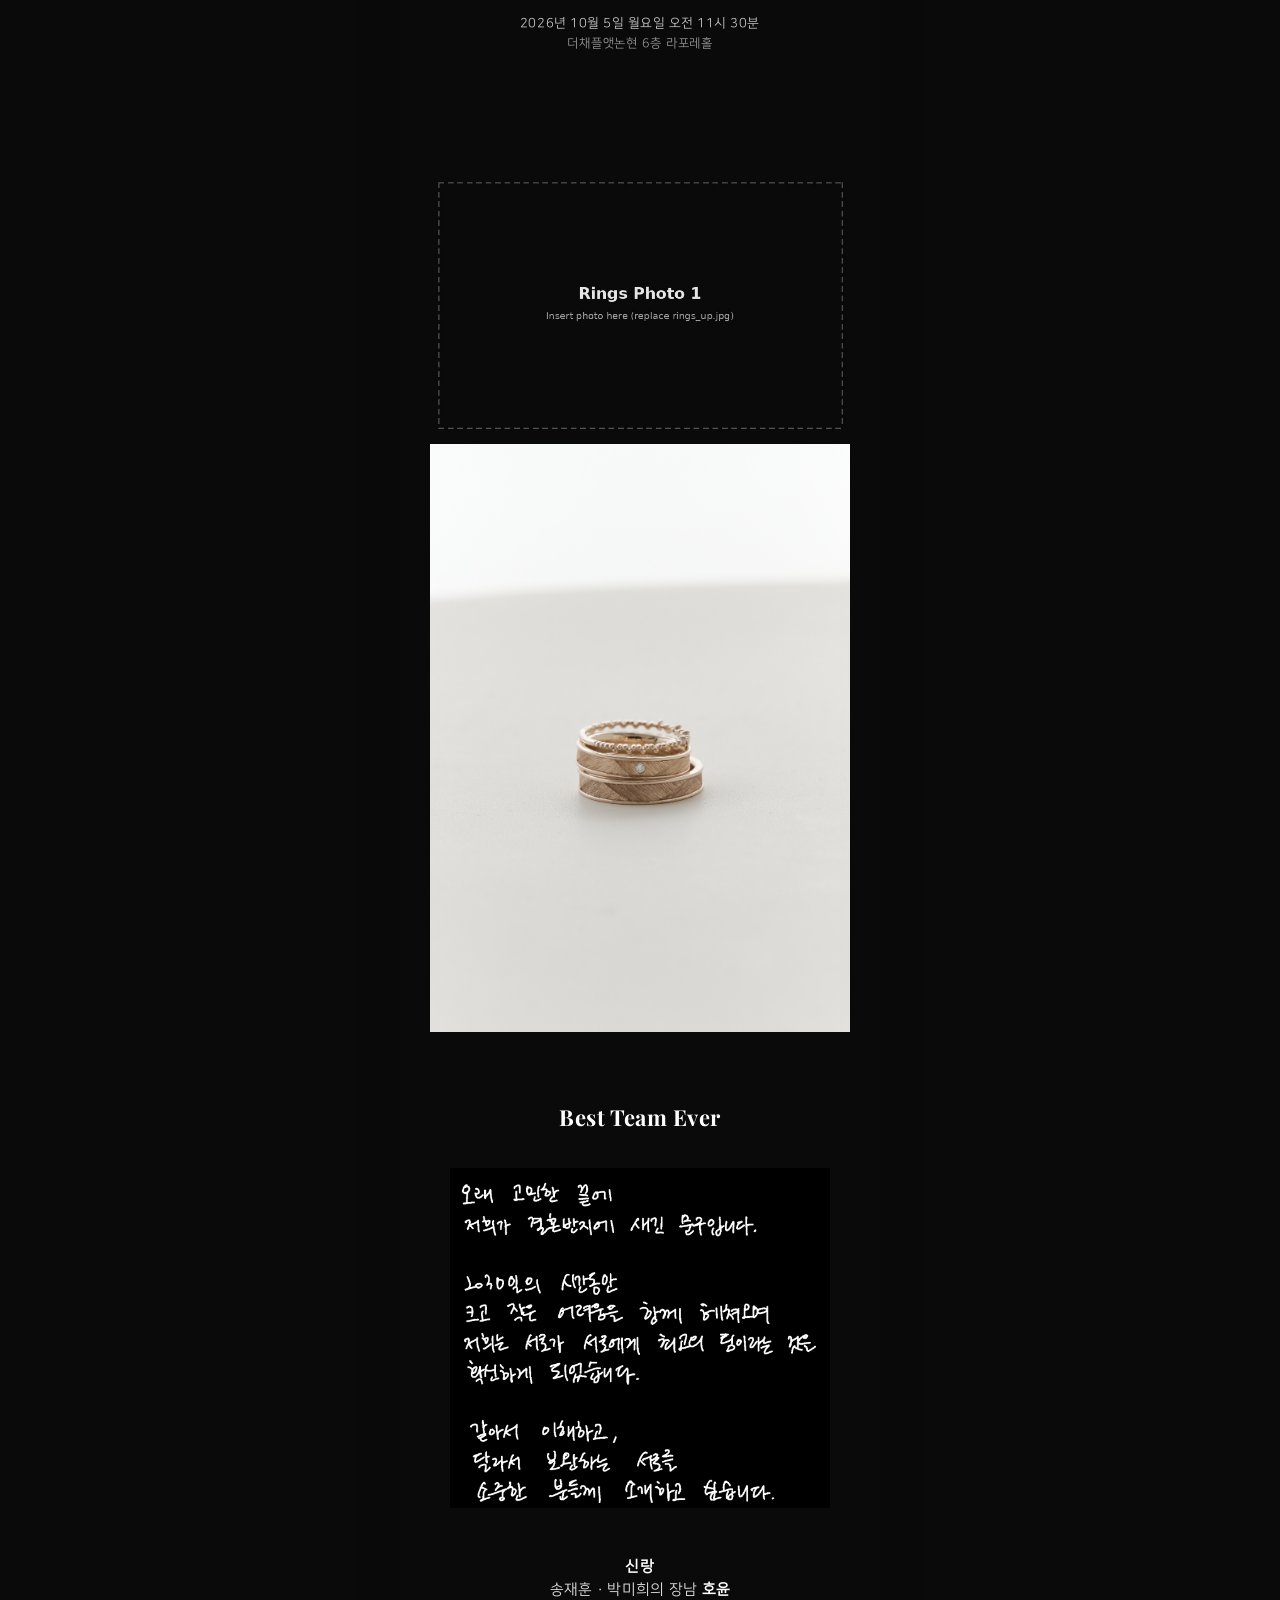
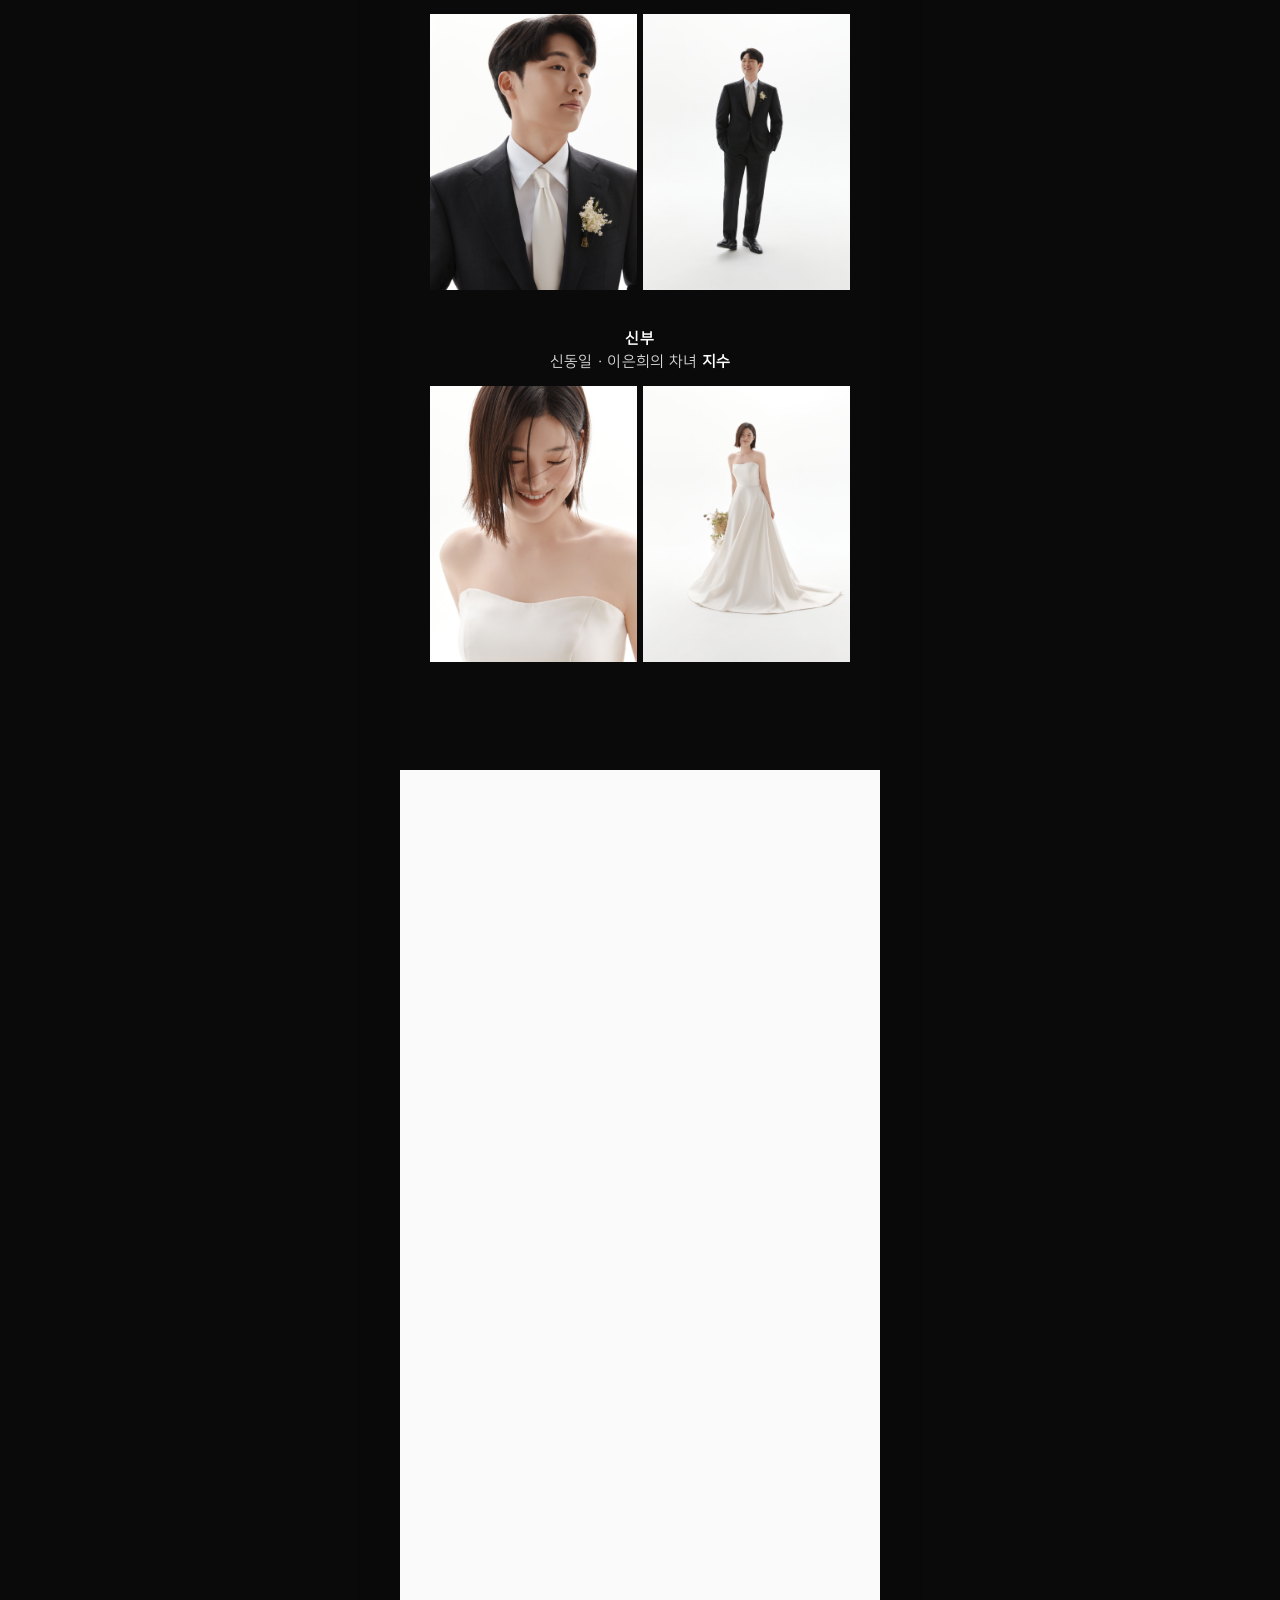
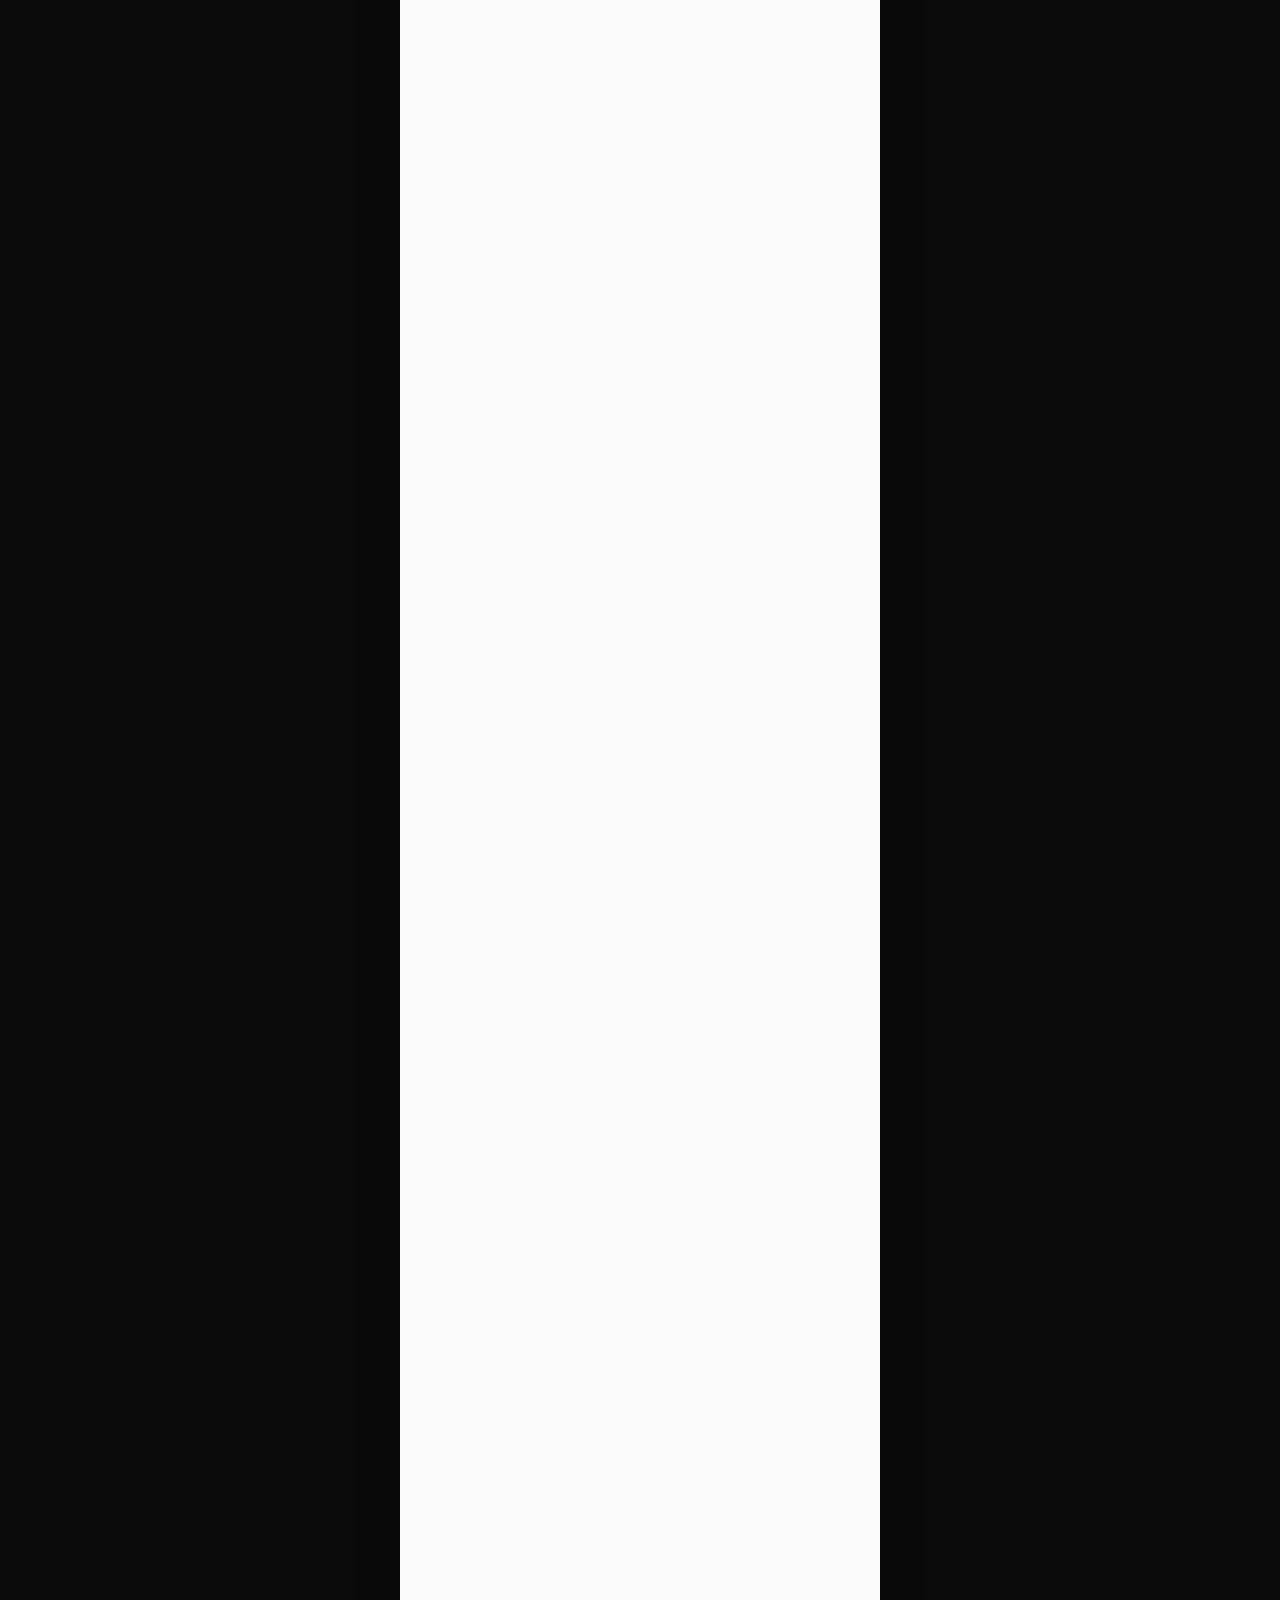
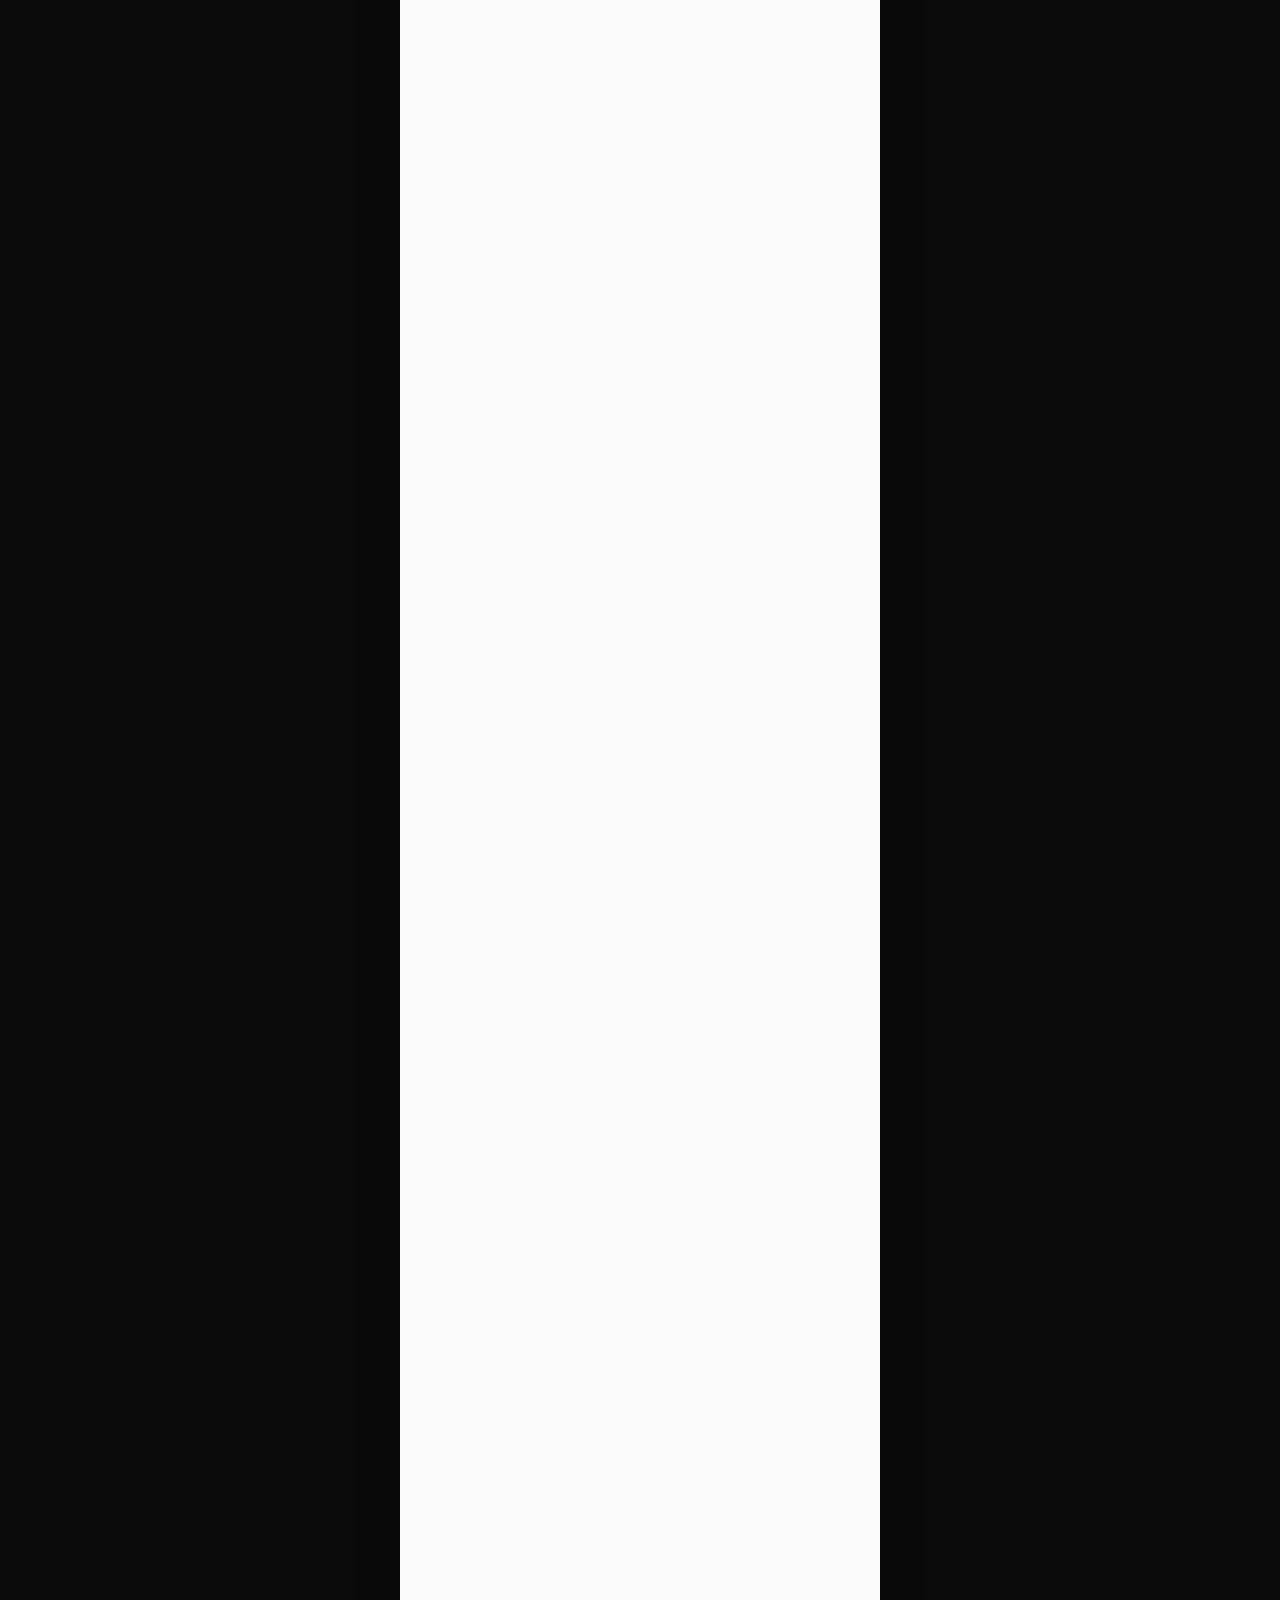
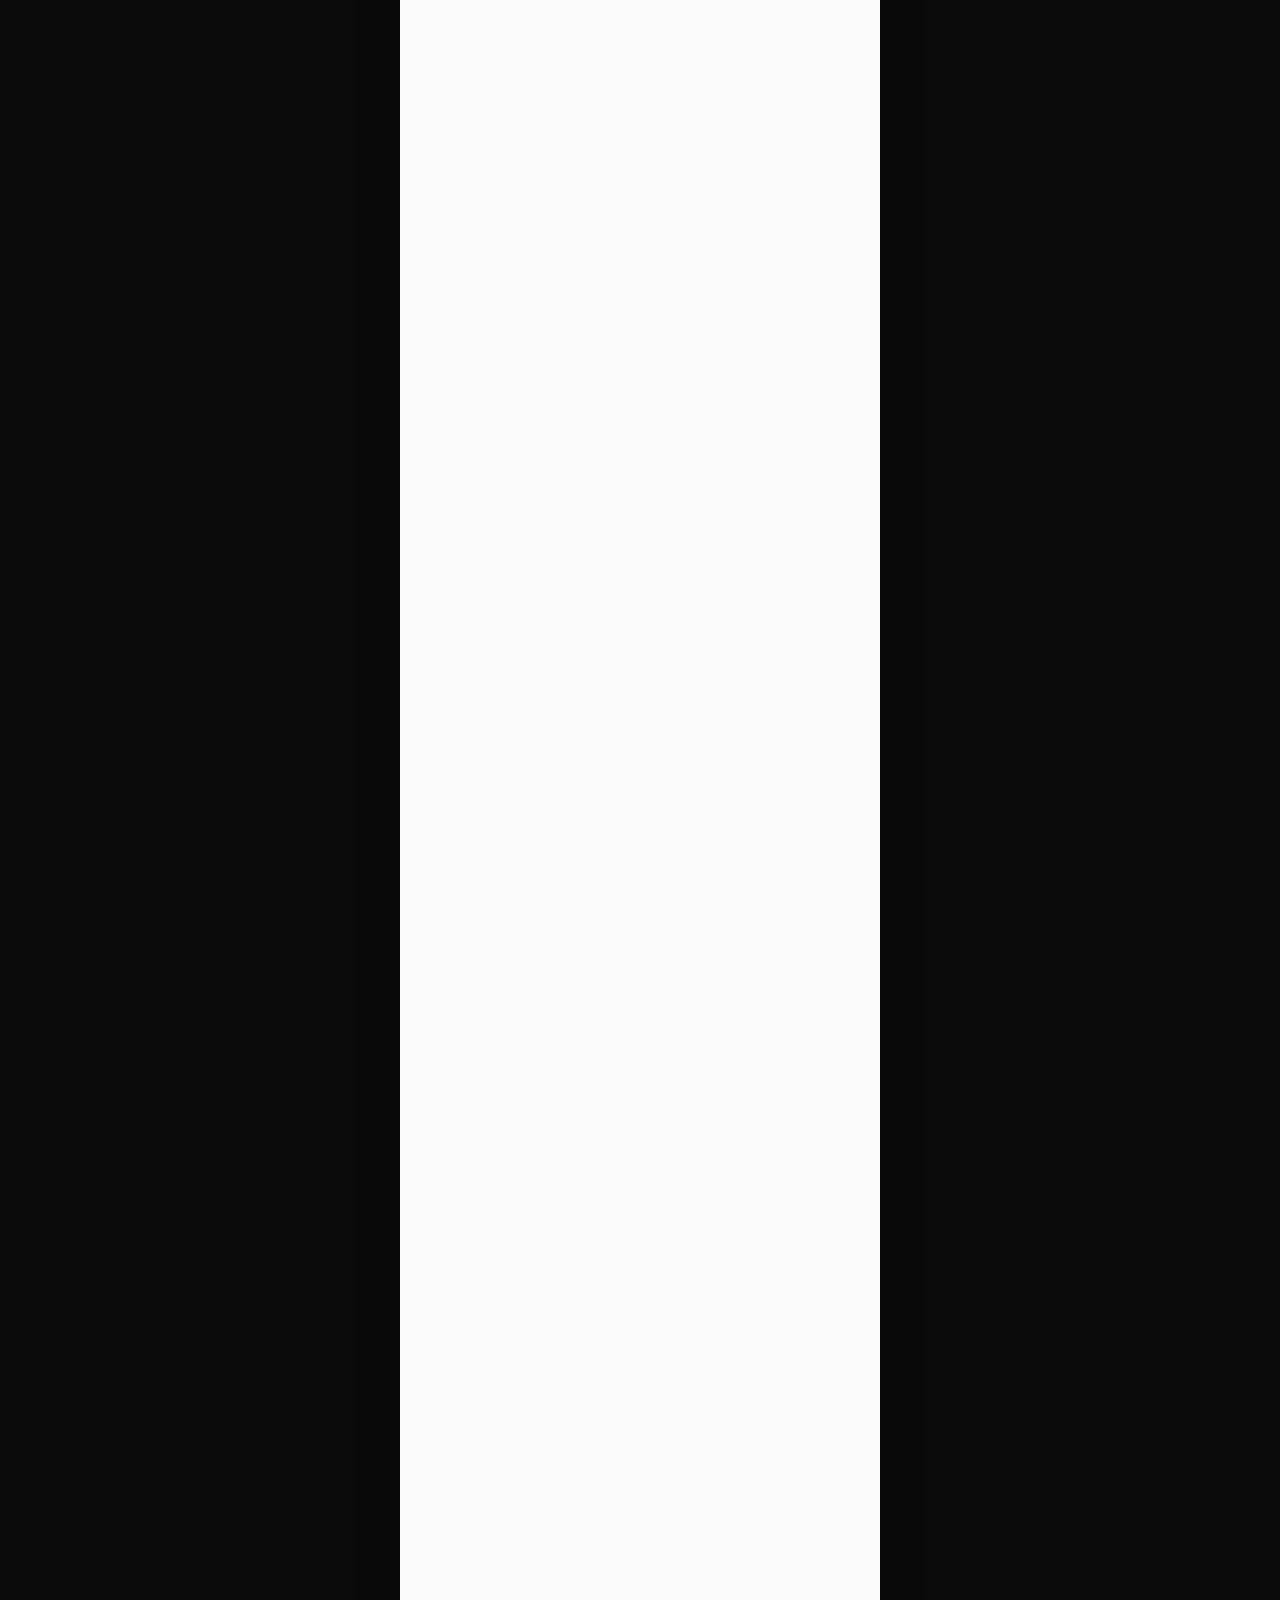
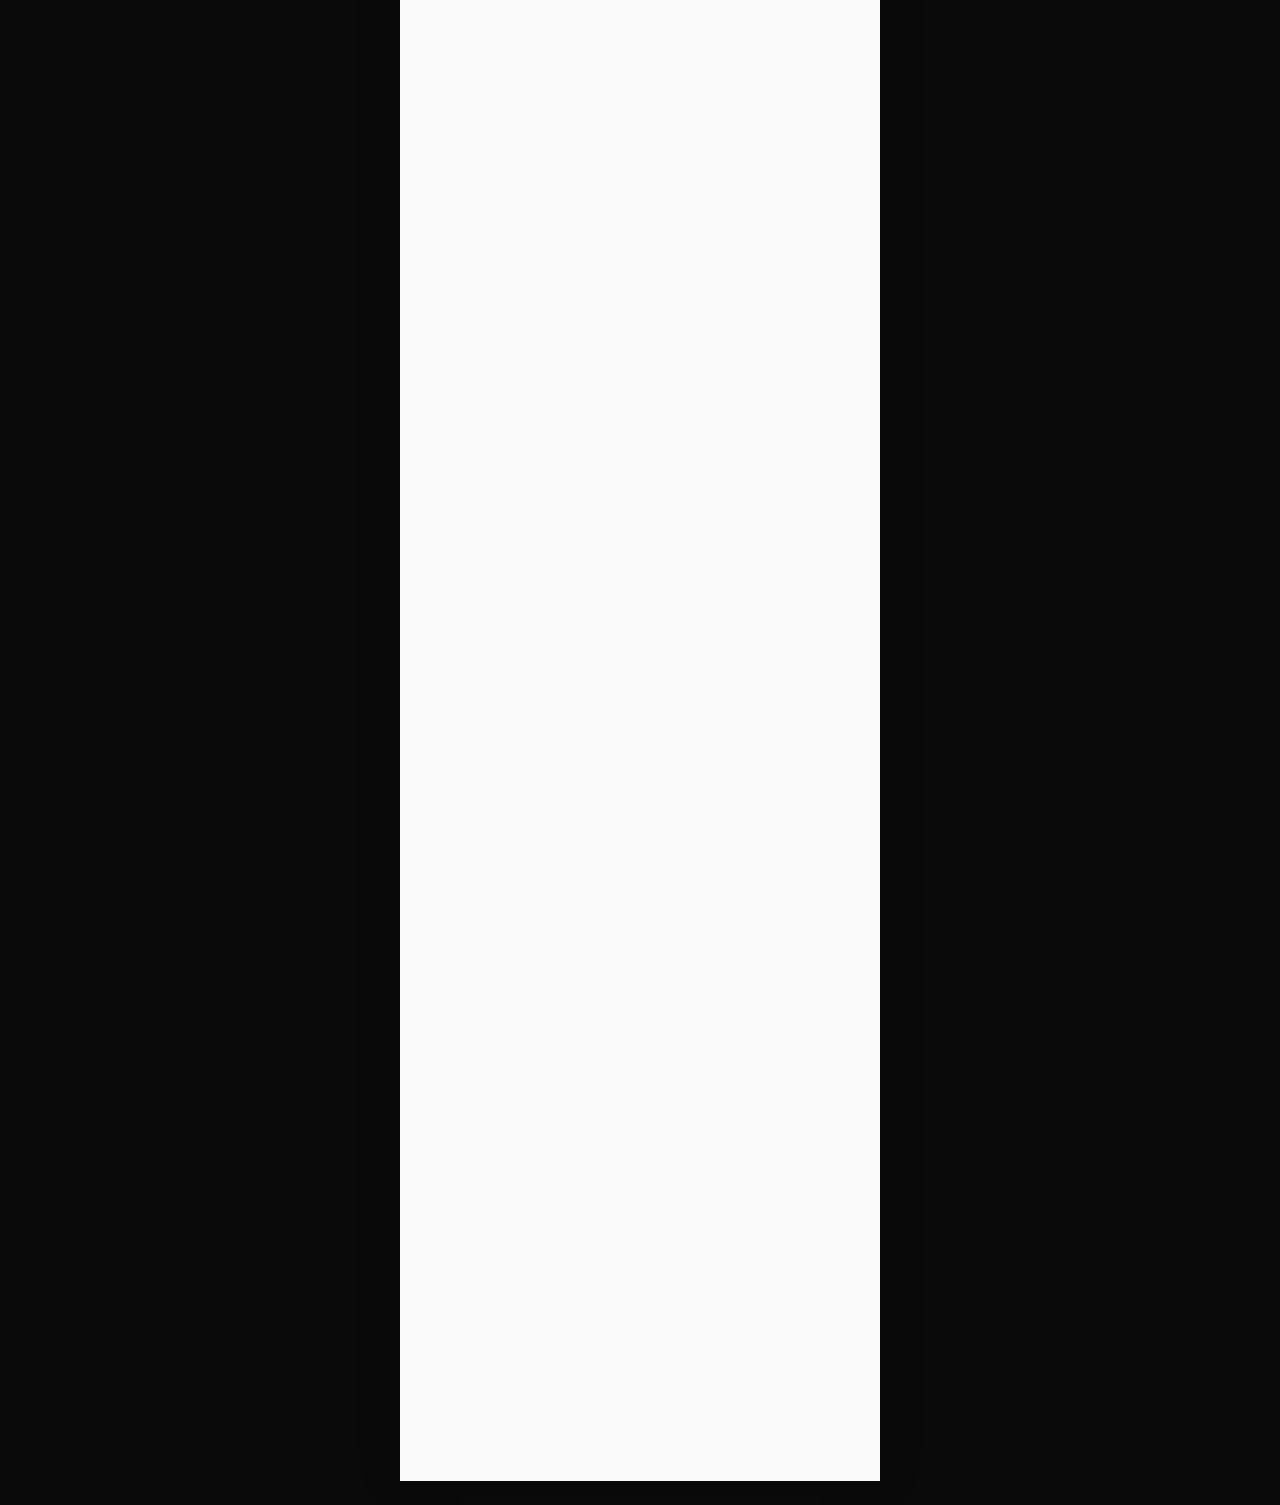
==== commit 496b78ff: "Fix formatting and spacing in ceremony notices" ====
--- a/index.html
+++ b/index.html
@@ -187,9 +187,9 @@
     </ul>
 
     <ul class="ceremony__notice">
-      <li>🍴식사는 오전 11시부터 3층 연회장에서 가능합니다.🍴</li>
-      <li>📷6층 로비에 포토부스를 설치하였습니다.📷<br>🧑🏻‍🤝‍🧑🏻미리 오셔서 기념 사진을 남겨 주세요.✌️</li>
-      <li>👰‍♀️신부 대기실은 7층이며, 10:30부터 입장 가능합니다.👰‍♀️</li>
+      <li>🍴 식사는 오전 11시부터 3층 연회장에서 가능합니다. 🍴</li>
+      <li>📷 6층 로비에 포토부스를 설치하였습니다.📷<br>🧑🏻‍🤝‍🧑🏻미리 오셔서 기념 사진을 남겨 주세요. ✌️</li>
+      <li>👰‍♀️ 7층의 신부 대기실은 10:30부터 입장 가능합니다. 👰‍♀️</li>
     </ul>
 
     <div class="mini-calendar">
